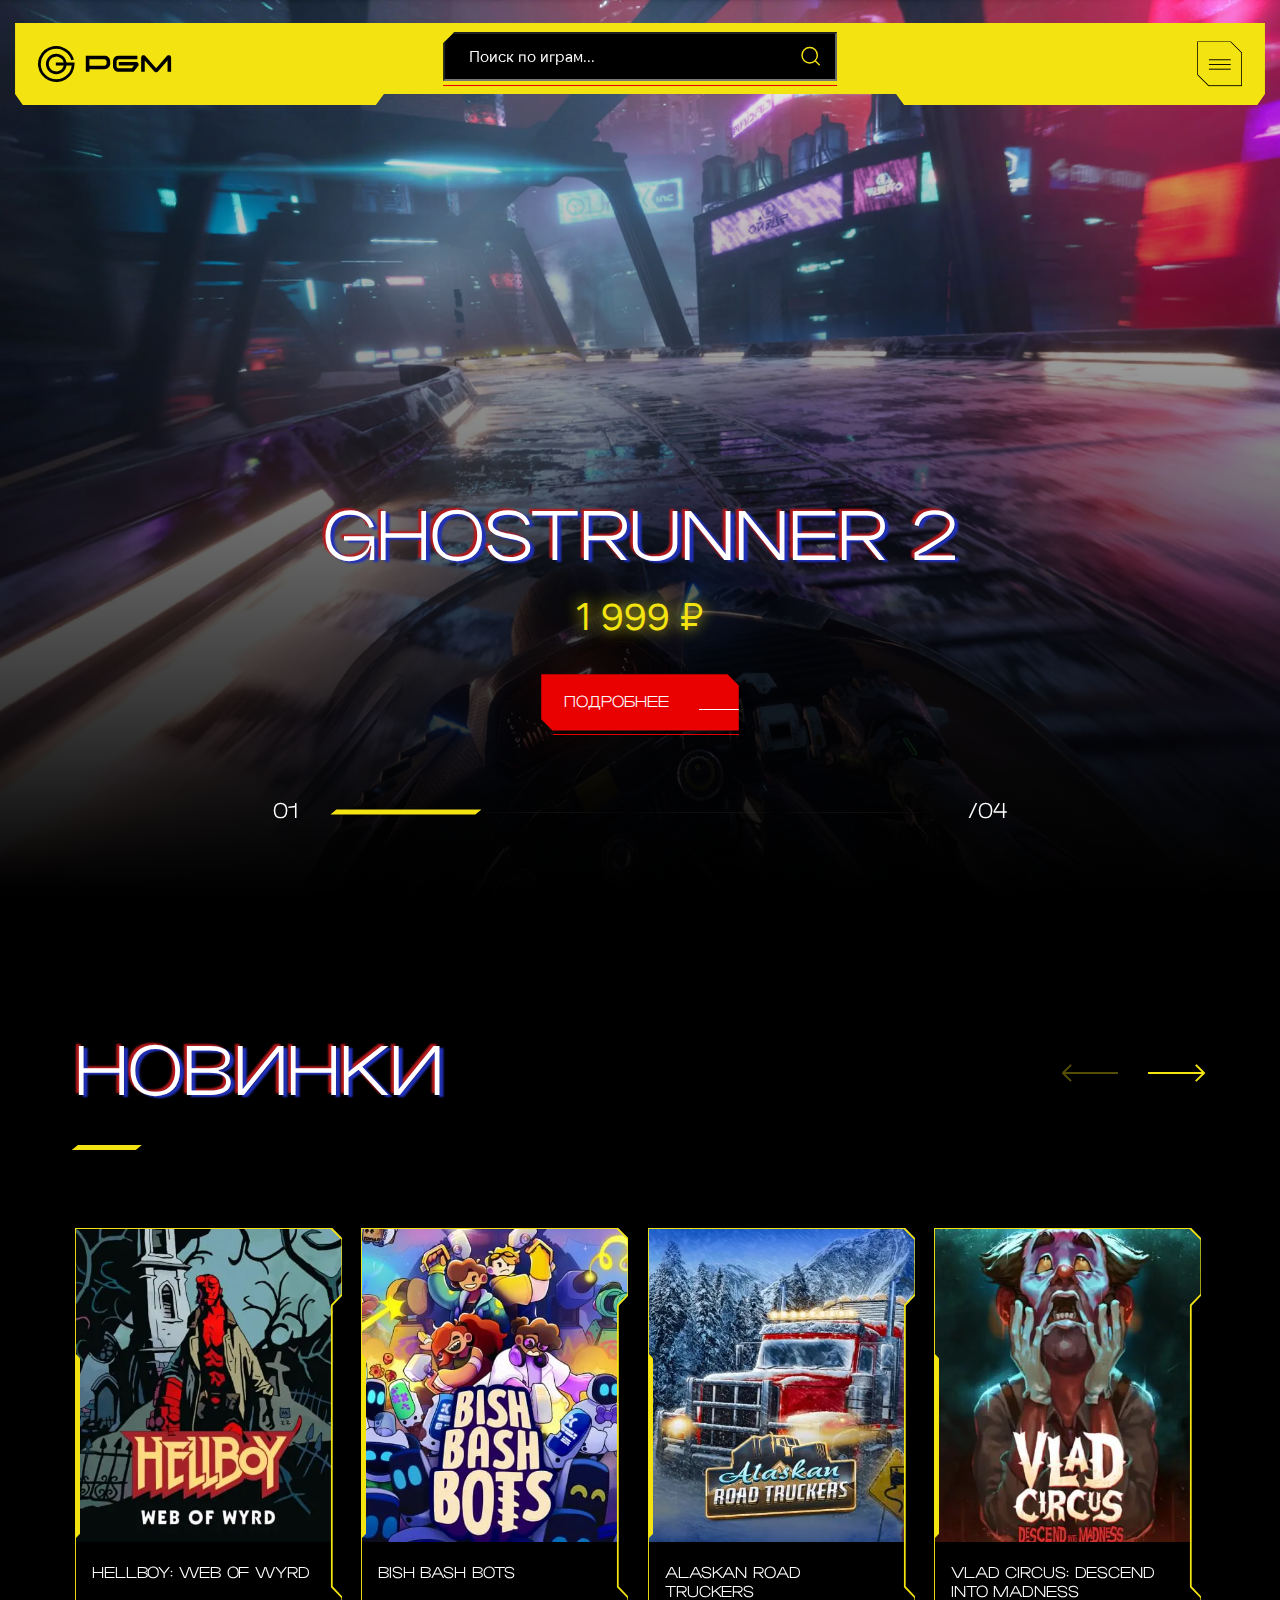
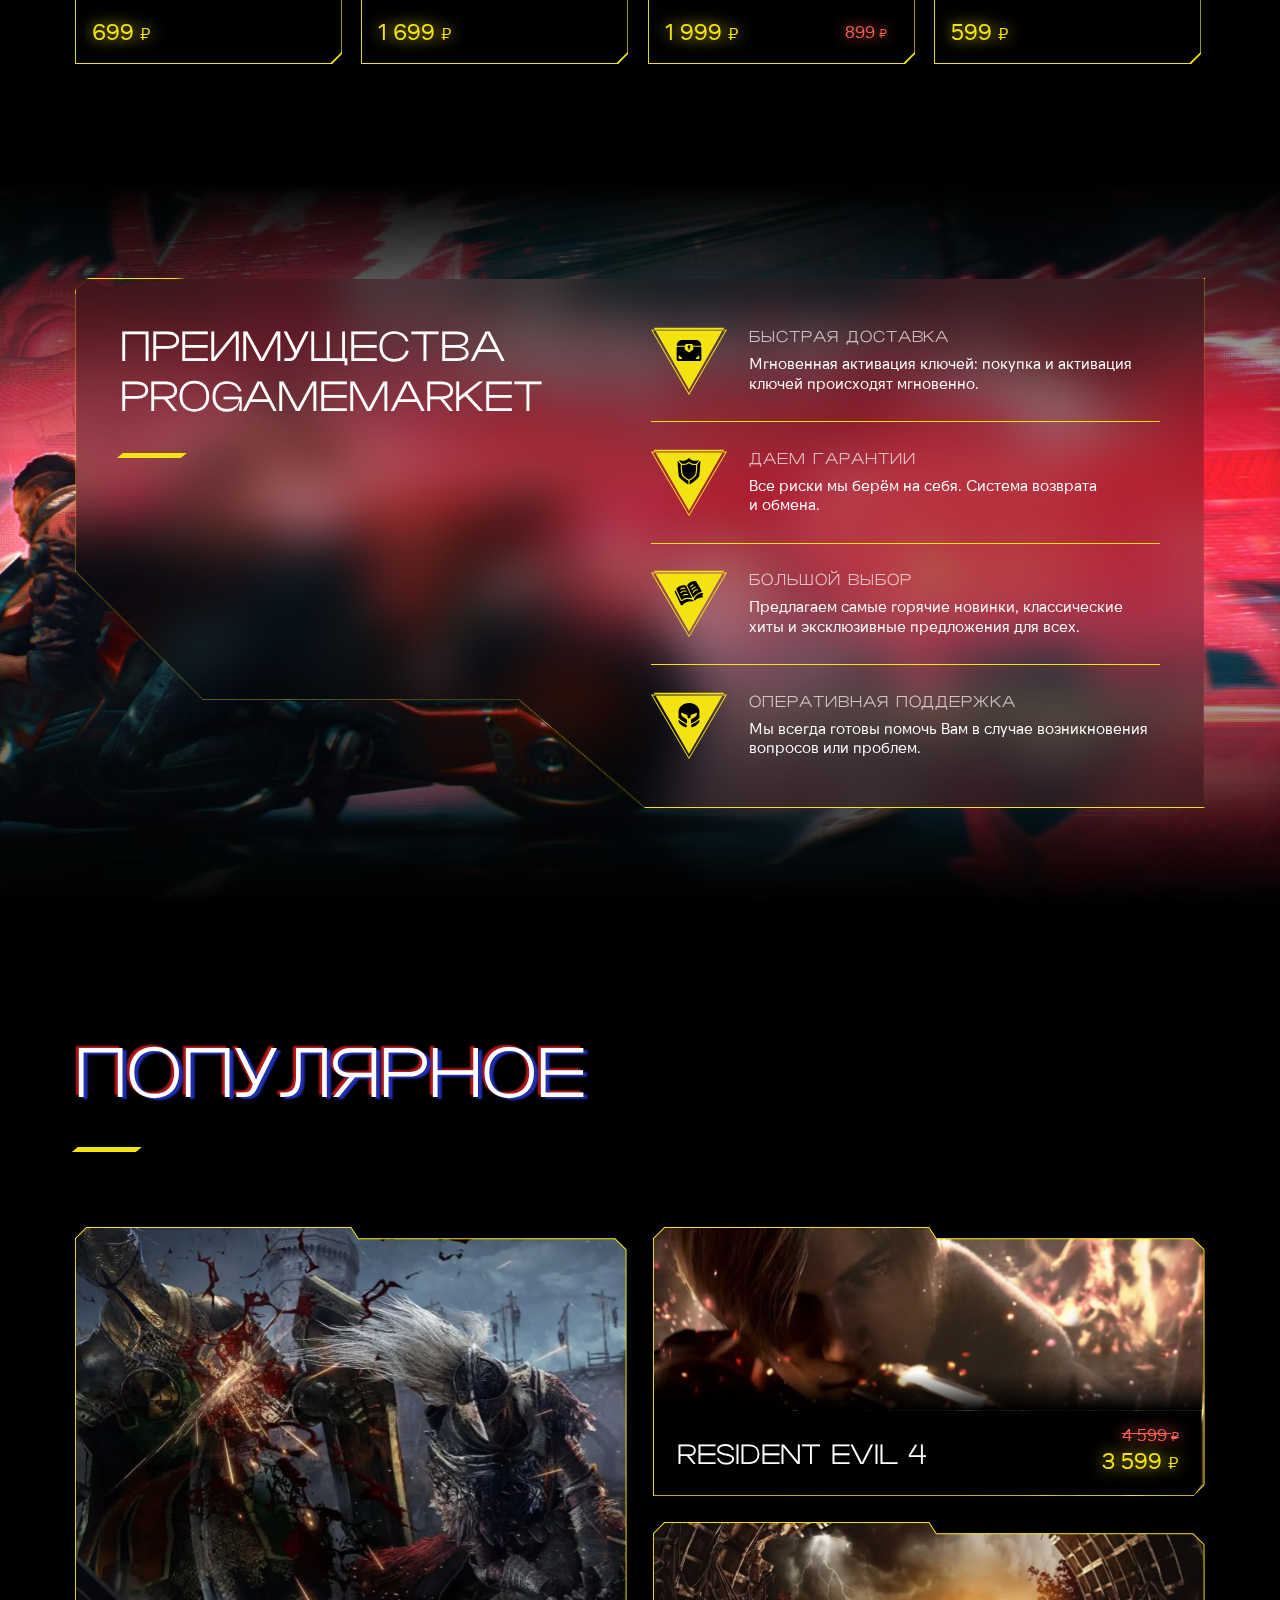
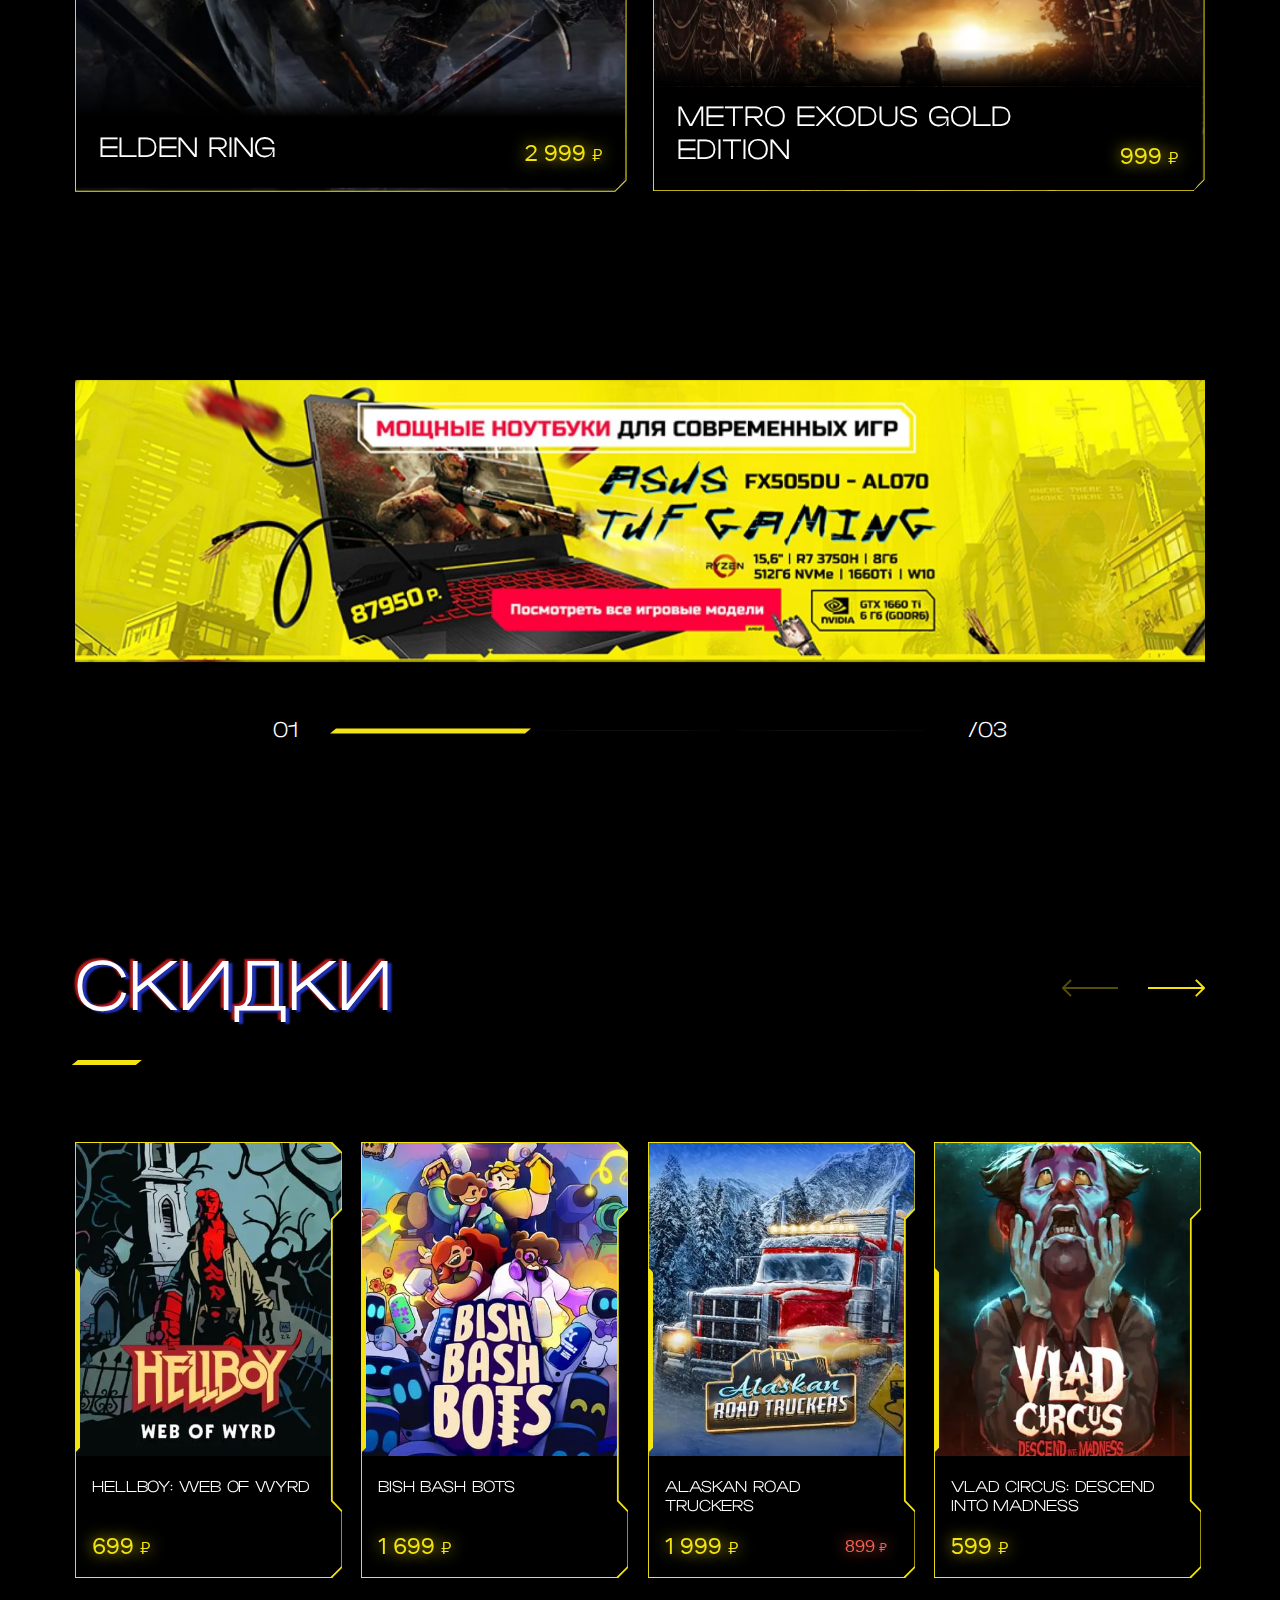
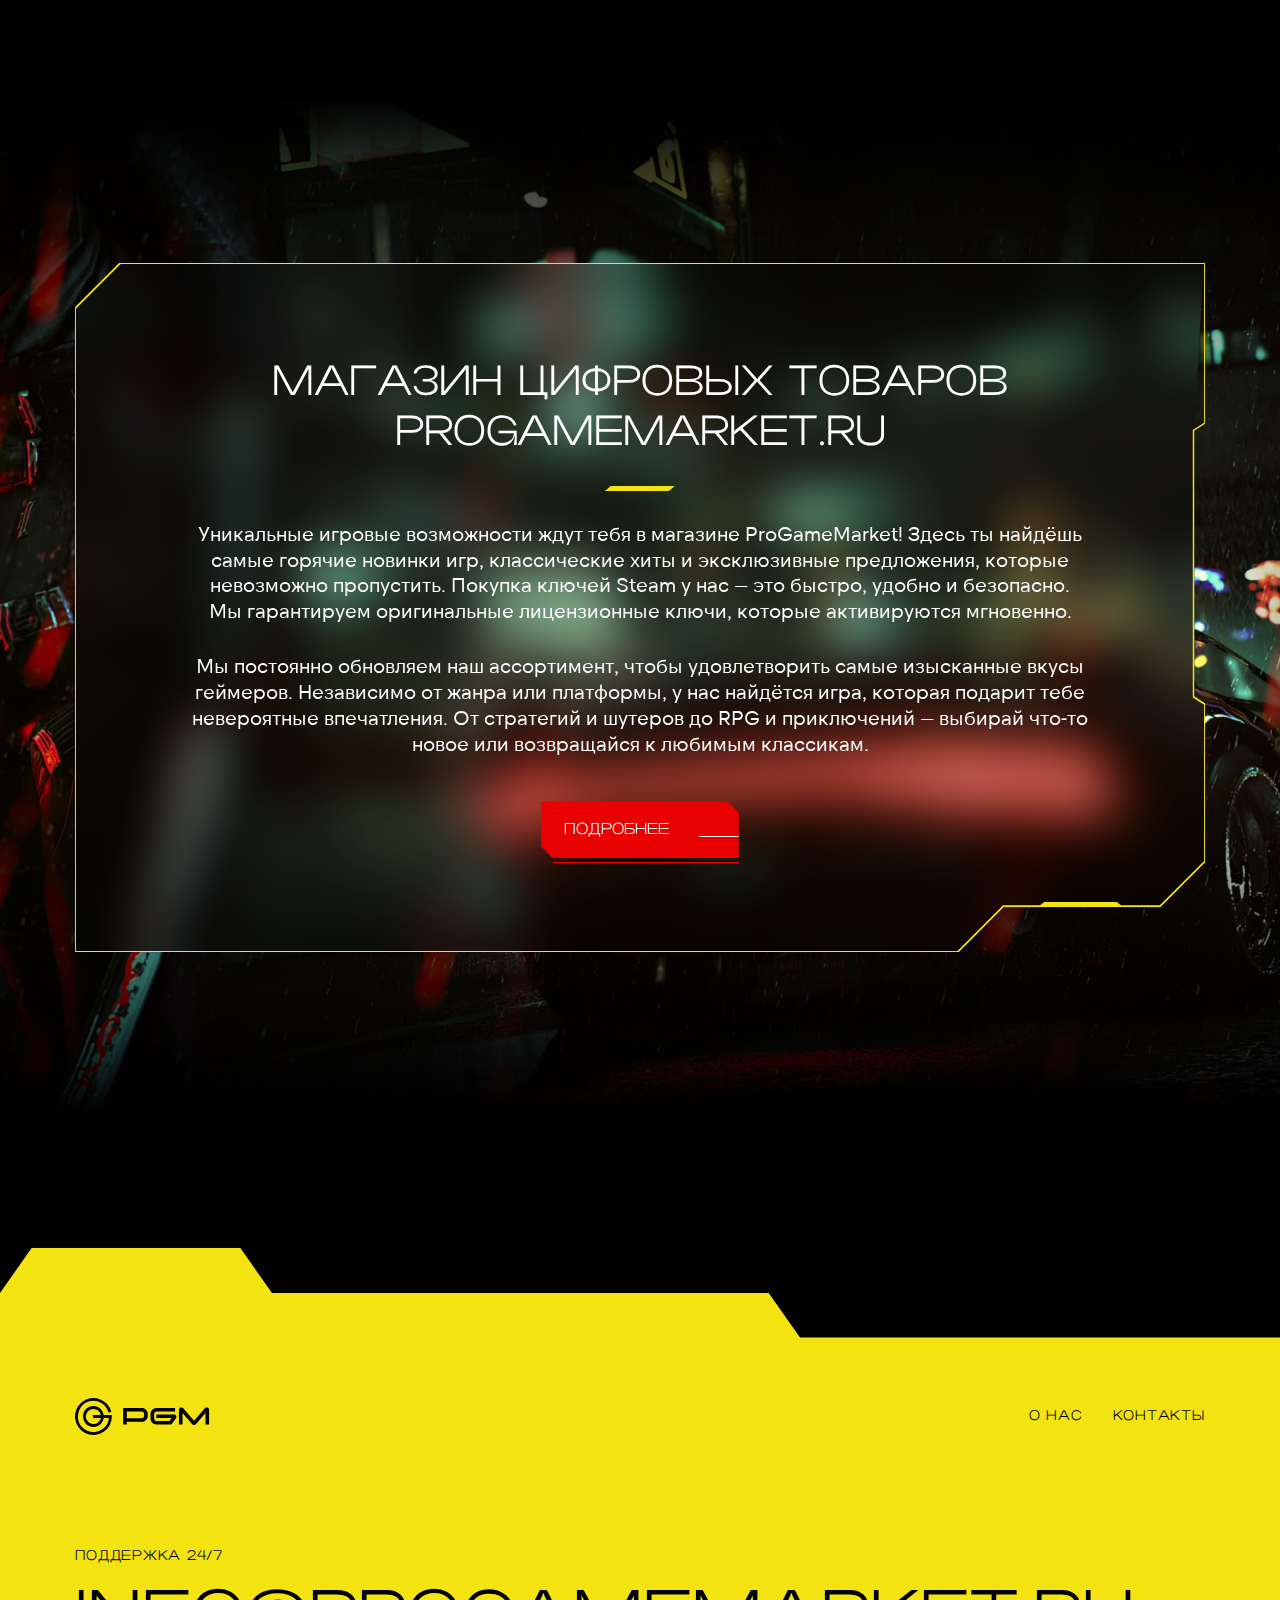
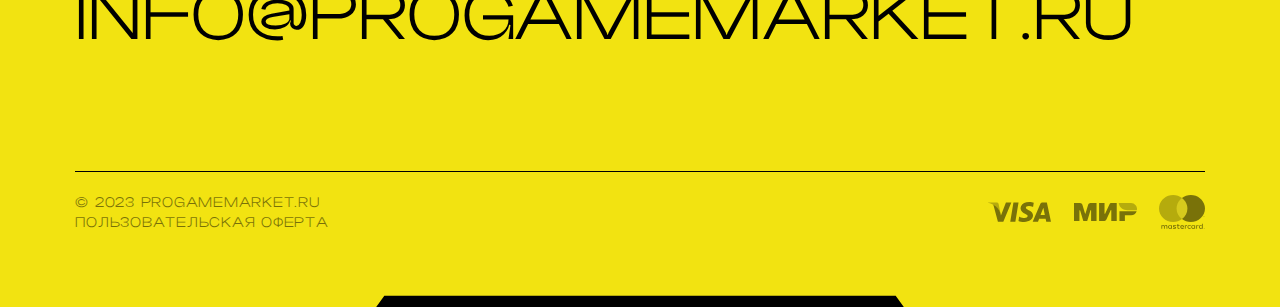
==== index.html @ 67abadfc "first commit" ====
<!DOCTYPE html>
<html lang="ru">

<head>
    <meta charset="UTF-8">
    <meta name="viewport" content="width=device-width, initial-scale=1.0">
    <meta name="description" content="">
    <meta name="keywords" content="">
    <link rel="stylesheet" href="css/libs.min.css">
    <link rel="stylesheet" href="css/style.min.css">
    <title>Главная</title>
</head>

<body class="m-page">
    <div class="wrapper">
        <header class="header">
            <div class="container">
                <div class="header__inner">
                    <a href="" class="header__logo logo">
                        <img src="img/logo.svg" alt="">
                    </a>

                    <div class="header-search">
                        <fieldset class="header-search__field">
                            <input class="_search-filed" type="text" placeholder="Поиск по играм...">
                            <button class="header-search__btn">
                                <img src="img/search-icon.svg" alt="">
                            </button>
                        </fieldset>

                        <div class="search-result">
                            <div class="_view1">
                                <div class="search-result__title text32 font2">
                                    Популярное
                                </div>
                                <div class="search-result__items">
                                    <a href="" class="search-card">
                                        <div class="search-card__img" style="background-image: url(img/search-img.webp);">
                                            <svg xmlns="http://www.w3.org/2000/svg" width="160" height="200" viewBox="0 0 160 200" fill="none">
                                                <path d="M0 0V-1H-1V0H0ZM148 0L148.707 -0.707107L148.414 -1H148V0ZM0 200H-1V201H0V200ZM148 200V201H148.414L148.707 200.707L148 200ZM160 188L160.707 188.707L161 188.414V188H160ZM160 161H161V160.598L160.721 160.307L160 161ZM148 148.5H147V148.902L147.279 149.193L148 148.5ZM148 51.5L147.279 50.8075L147 51.0977V51.5H148ZM160 39L160.721 39.6925L161 39.4023V39H160ZM160 12H161V11.5858L160.707 11.2929L160 12ZM0 1H148V-1H0V1ZM1 200V0H-1V200H1ZM148 199H0V201H148V199ZM159.293 187.293L147.293 199.293L148.707 200.707L160.707 188.707L159.293 187.293ZM159 161V188H161V161H159ZM160.721 160.307L148.721 147.807L147.279 149.193L159.279 161.693L160.721 160.307ZM149 148.5L149 51.5H147L147 148.5H149ZM148.721 52.1925L160.721 39.6925L159.279 38.3075L147.279 50.8075L148.721 52.1925ZM159 12V39H161V12H159ZM147.293 0.707107L159.293 12.7071L160.707 11.2929L148.707 -0.707107L147.293 0.707107Z" fill="#F2E311" mask="url(#path-1-inside-1_1743_1147)" />
                                            </svg>
                                        </div>
                                        <div class="search-card__title">
                                            <div class="text18 font2">GHOSTRUNNER 2</div>
                                        </div>
                                        <div class="search-card__price">
                                            <div class="text18 yellow-text yellow-shadow">
                                                1 999 ₽
                                            </div>
                                        </div>
                                    </a>

                                    <a href="" class="search-card">
                                        <div class="search-card__img" style="background-image: url(img/search-img2.webp);">
                                            <svg xmlns="http://www.w3.org/2000/svg" width="160" height="200" viewBox="0 0 160 200" fill="none">
                                                <path d="M0 0V-1H-1V0H0ZM148 0L148.707 -0.707107L148.414 -1H148V0ZM0 200H-1V201H0V200ZM148 200V201H148.414L148.707 200.707L148 200ZM160 188L160.707 188.707L161 188.414V188H160ZM160 161H161V160.598L160.721 160.307L160 161ZM148 148.5H147V148.902L147.279 149.193L148 148.5ZM148 51.5L147.279 50.8075L147 51.0977V51.5H148ZM160 39L160.721 39.6925L161 39.4023V39H160ZM160 12H161V11.5858L160.707 11.2929L160 12ZM0 1H148V-1H0V1ZM1 200V0H-1V200H1ZM148 199H0V201H148V199ZM159.293 187.293L147.293 199.293L148.707 200.707L160.707 188.707L159.293 187.293ZM159 161V188H161V161H159ZM160.721 160.307L148.721 147.807L147.279 149.193L159.279 161.693L160.721 160.307ZM149 148.5L149 51.5H147L147 148.5H149ZM148.721 52.1925L160.721 39.6925L159.279 38.3075L147.279 50.8075L148.721 52.1925ZM159 12V39H161V12H159ZM147.293 0.707107L159.293 12.7071L160.707 11.2929L148.707 -0.707107L147.293 0.707107Z" fill="#F2E311" mask="url(#path-1-inside-1_1743_1147)" />
                                            </svg>
                                        </div>
                                        <div class="search-card__title">
                                            <div class="text18 font2">Bish Bash Bots</div>
                                        </div>
                                        <div class="search-card__price">
                                            <div class="text18 yellow-text yellow-shadow">
                                                1 699 ₽
                                            </div>
                                        </div>
                                    </a>

                                    <a href="" class="search-card">
                                        <div class="search-card__img" style="background-image: url(img/search-img3.webp);">
                                            <svg xmlns="http://www.w3.org/2000/svg" width="160" height="200" viewBox="0 0 160 200" fill="none">
                                                <path d="M0 0V-1H-1V0H0ZM148 0L148.707 -0.707107L148.414 -1H148V0ZM0 200H-1V201H0V200ZM148 200V201H148.414L148.707 200.707L148 200ZM160 188L160.707 188.707L161 188.414V188H160ZM160 161H161V160.598L160.721 160.307L160 161ZM148 148.5H147V148.902L147.279 149.193L148 148.5ZM148 51.5L147.279 50.8075L147 51.0977V51.5H148ZM160 39L160.721 39.6925L161 39.4023V39H160ZM160 12H161V11.5858L160.707 11.2929L160 12ZM0 1H148V-1H0V1ZM1 200V0H-1V200H1ZM148 199H0V201H148V199ZM159.293 187.293L147.293 199.293L148.707 200.707L160.707 188.707L159.293 187.293ZM159 161V188H161V161H159ZM160.721 160.307L148.721 147.807L147.279 149.193L159.279 161.693L160.721 160.307ZM149 148.5L149 51.5H147L147 148.5H149ZM148.721 52.1925L160.721 39.6925L159.279 38.3075L147.279 50.8075L148.721 52.1925ZM159 12V39H161V12H159ZM147.293 0.707107L159.293 12.7071L160.707 11.2929L148.707 -0.707107L147.293 0.707107Z" fill="#F2E311" mask="url(#path-1-inside-1_1743_1147)" />
                                            </svg>
                                        </div>
                                        <div class="search-card__title">
                                            <div class="text18 font2">HELLBOY: WEB OF WYRD</div>
                                        </div>
                                        <div class="search-card__price">
                                            <div class="text18 yellow-text yellow-shadow">
                                                1 999 ₽
                                            </div>
                                        </div>
                                    </a>

                                    <a href="" class="search-card">
                                        <div class="search-card__img" style="background-image: url(img/search-img4.webp);">
                                            <svg xmlns="http://www.w3.org/2000/svg" width="160" height="200" viewBox="0 0 160 200" fill="none">
                                                <path d="M0 0V-1H-1V0H0ZM148 0L148.707 -0.707107L148.414 -1H148V0ZM0 200H-1V201H0V200ZM148 200V201H148.414L148.707 200.707L148 200ZM160 188L160.707 188.707L161 188.414V188H160ZM160 161H161V160.598L160.721 160.307L160 161ZM148 148.5H147V148.902L147.279 149.193L148 148.5ZM148 51.5L147.279 50.8075L147 51.0977V51.5H148ZM160 39L160.721 39.6925L161 39.4023V39H160ZM160 12H161V11.5858L160.707 11.2929L160 12ZM0 1H148V-1H0V1ZM1 200V0H-1V200H1ZM148 199H0V201H148V199ZM159.293 187.293L147.293 199.293L148.707 200.707L160.707 188.707L159.293 187.293ZM159 161V188H161V161H159ZM160.721 160.307L148.721 147.807L147.279 149.193L159.279 161.693L160.721 160.307ZM149 148.5L149 51.5H147L147 148.5H149ZM148.721 52.1925L160.721 39.6925L159.279 38.3075L147.279 50.8075L148.721 52.1925ZM159 12V39H161V12H159ZM147.293 0.707107L159.293 12.7071L160.707 11.2929L148.707 -0.707107L147.293 0.707107Z" fill="#F2E311" mask="url(#path-1-inside-1_1743_1147)" />
                                            </svg>
                                        </div>
                                        <div class="search-card__title">
                                            <div class="text18 font2">Alaskan Road Truckers</div>
                                        </div>
                                        <div class="search-card__price">
                                            <div class="text18 yellow-text yellow-shadow">
                                                999 ₽
                                            </div>
                                        </div>
                                    </a>

                                    <a href="" class="search-card">
                                        <div class="search-card__img" style="background-image: url(img/search-img.webp);">
                                            <svg xmlns="http://www.w3.org/2000/svg" width="160" height="200" viewBox="0 0 160 200" fill="none">
                                                <path d="M0 0V-1H-1V0H0ZM148 0L148.707 -0.707107L148.414 -1H148V0ZM0 200H-1V201H0V200ZM148 200V201H148.414L148.707 200.707L148 200ZM160 188L160.707 188.707L161 188.414V188H160ZM160 161H161V160.598L160.721 160.307L160 161ZM148 148.5H147V148.902L147.279 149.193L148 148.5ZM148 51.5L147.279 50.8075L147 51.0977V51.5H148ZM160 39L160.721 39.6925L161 39.4023V39H160ZM160 12H161V11.5858L160.707 11.2929L160 12ZM0 1H148V-1H0V1ZM1 200V0H-1V200H1ZM148 199H0V201H148V199ZM159.293 187.293L147.293 199.293L148.707 200.707L160.707 188.707L159.293 187.293ZM159 161V188H161V161H159ZM160.721 160.307L148.721 147.807L147.279 149.193L159.279 161.693L160.721 160.307ZM149 148.5L149 51.5H147L147 148.5H149ZM148.721 52.1925L160.721 39.6925L159.279 38.3075L147.279 50.8075L148.721 52.1925ZM159 12V39H161V12H159ZM147.293 0.707107L159.293 12.7071L160.707 11.2929L148.707 -0.707107L147.293 0.707107Z" fill="#F2E311" mask="url(#path-1-inside-1_1743_1147)" />
                                            </svg>
                                        </div>
                                        <div class="search-card__title">
                                            <div class="text18 font2">GHOSTRUNNER 2</div>
                                        </div>
                                        <div class="search-card__price">
                                            <div class="text18 yellow-text yellow-shadow">
                                                1 999 ₽
                                            </div>
                                        </div>
                                    </a>

                                    <a href="" class="search-card">
                                        <div class="search-card__img" style="background-image: url(img/search-img2.webp);">
                                            <svg xmlns="http://www.w3.org/2000/svg" width="160" height="200" viewBox="0 0 160 200" fill="none">
                                                <path d="M0 0V-1H-1V0H0ZM148 0L148.707 -0.707107L148.414 -1H148V0ZM0 200H-1V201H0V200ZM148 200V201H148.414L148.707 200.707L148 200ZM160 188L160.707 188.707L161 188.414V188H160ZM160 161H161V160.598L160.721 160.307L160 161ZM148 148.5H147V148.902L147.279 149.193L148 148.5ZM148 51.5L147.279 50.8075L147 51.0977V51.5H148ZM160 39L160.721 39.6925L161 39.4023V39H160ZM160 12H161V11.5858L160.707 11.2929L160 12ZM0 1H148V-1H0V1ZM1 200V0H-1V200H1ZM148 199H0V201H148V199ZM159.293 187.293L147.293 199.293L148.707 200.707L160.707 188.707L159.293 187.293ZM159 161V188H161V161H159ZM160.721 160.307L148.721 147.807L147.279 149.193L159.279 161.693L160.721 160.307ZM149 148.5L149 51.5H147L147 148.5H149ZM148.721 52.1925L160.721 39.6925L159.279 38.3075L147.279 50.8075L148.721 52.1925ZM159 12V39H161V12H159ZM147.293 0.707107L159.293 12.7071L160.707 11.2929L148.707 -0.707107L147.293 0.707107Z" fill="#F2E311" mask="url(#path-1-inside-1_1743_1147)" />
                                            </svg>
                                        </div>
                                        <div class="search-card__title">
                                            <div class="text18 font2">Bish Bash Bots</div>
                                        </div>
                                        <div class="search-card__price">
                                            <div class="text18 yellow-text yellow-shadow">
                                                1 699 ₽
                                            </div>
                                        </div>
                                    </a>

                                    <a href="" class="search-card">
                                        <div class="search-card__img" style="background-image: url(img/search-img3.webp);">
                                            <svg xmlns="http://www.w3.org/2000/svg" width="160" height="200" viewBox="0 0 160 200" fill="none">
                                                <path d="M0 0V-1H-1V0H0ZM148 0L148.707 -0.707107L148.414 -1H148V0ZM0 200H-1V201H0V200ZM148 200V201H148.414L148.707 200.707L148 200ZM160 188L160.707 188.707L161 188.414V188H160ZM160 161H161V160.598L160.721 160.307L160 161ZM148 148.5H147V148.902L147.279 149.193L148 148.5ZM148 51.5L147.279 50.8075L147 51.0977V51.5H148ZM160 39L160.721 39.6925L161 39.4023V39H160ZM160 12H161V11.5858L160.707 11.2929L160 12ZM0 1H148V-1H0V1ZM1 200V0H-1V200H1ZM148 199H0V201H148V199ZM159.293 187.293L147.293 199.293L148.707 200.707L160.707 188.707L159.293 187.293ZM159 161V188H161V161H159ZM160.721 160.307L148.721 147.807L147.279 149.193L159.279 161.693L160.721 160.307ZM149 148.5L149 51.5H147L147 148.5H149ZM148.721 52.1925L160.721 39.6925L159.279 38.3075L147.279 50.8075L148.721 52.1925ZM159 12V39H161V12H159ZM147.293 0.707107L159.293 12.7071L160.707 11.2929L148.707 -0.707107L147.293 0.707107Z" fill="#F2E311" mask="url(#path-1-inside-1_1743_1147)" />
                                            </svg>
                                        </div>
                                        <div class="search-card__title">
                                            <div class="text18 font2">HELLBOY: WEB OF WYRD</div>
                                        </div>
                                        <div class="search-card__price">
                                            <div class="text18 yellow-text yellow-shadow">
                                                1 999 ₽
                                            </div>
                                        </div>
                                    </a>

                                    <a href="" class="search-card">
                                        <div class="search-card__img" style="background-image: url(img/search-img4.webp);">
                                            <svg xmlns="http://www.w3.org/2000/svg" width="160" height="200" viewBox="0 0 160 200" fill="none">
                                                <path d="M0 0V-1H-1V0H0ZM148 0L148.707 -0.707107L148.414 -1H148V0ZM0 200H-1V201H0V200ZM148 200V201H148.414L148.707 200.707L148 200ZM160 188L160.707 188.707L161 188.414V188H160ZM160 161H161V160.598L160.721 160.307L160 161ZM148 148.5H147V148.902L147.279 149.193L148 148.5ZM148 51.5L147.279 50.8075L147 51.0977V51.5H148ZM160 39L160.721 39.6925L161 39.4023V39H160ZM160 12H161V11.5858L160.707 11.2929L160 12ZM0 1H148V-1H0V1ZM1 200V0H-1V200H1ZM148 199H0V201H148V199ZM159.293 187.293L147.293 199.293L148.707 200.707L160.707 188.707L159.293 187.293ZM159 161V188H161V161H159ZM160.721 160.307L148.721 147.807L147.279 149.193L159.279 161.693L160.721 160.307ZM149 148.5L149 51.5H147L147 148.5H149ZM148.721 52.1925L160.721 39.6925L159.279 38.3075L147.279 50.8075L148.721 52.1925ZM159 12V39H161V12H159ZM147.293 0.707107L159.293 12.7071L160.707 11.2929L148.707 -0.707107L147.293 0.707107Z" fill="#F2E311" mask="url(#path-1-inside-1_1743_1147)" />
                                            </svg>
                                        </div>
                                        <div class="search-card__title">
                                            <div class="text18 font2">Alaskan Road Truckers</div>
                                        </div>
                                        <div class="search-card__price">
                                            <div class="text18 yellow-text yellow-shadow">
                                                999 ₽
                                            </div>
                                        </div>
                                    </a>

                                </div>
                            </div>
                            <div class="_view2">
                                <div class="search-result__title text32 font2">
                                    Найдено: 24
                                </div>
                                <div class="search-result__items">
                                    <a href="" class="search-card">
                                        <div class="search-card__img" style="background-image: url(img/search-img.webp);">
                                            <svg xmlns="http://www.w3.org/2000/svg" width="160" height="200" viewBox="0 0 160 200" fill="none">
                                                <path d="M0 0V-1H-1V0H0ZM148 0L148.707 -0.707107L148.414 -1H148V0ZM0 200H-1V201H0V200ZM148 200V201H148.414L148.707 200.707L148 200ZM160 188L160.707 188.707L161 188.414V188H160ZM160 161H161V160.598L160.721 160.307L160 161ZM148 148.5H147V148.902L147.279 149.193L148 148.5ZM148 51.5L147.279 50.8075L147 51.0977V51.5H148ZM160 39L160.721 39.6925L161 39.4023V39H160ZM160 12H161V11.5858L160.707 11.2929L160 12ZM0 1H148V-1H0V1ZM1 200V0H-1V200H1ZM148 199H0V201H148V199ZM159.293 187.293L147.293 199.293L148.707 200.707L160.707 188.707L159.293 187.293ZM159 161V188H161V161H159ZM160.721 160.307L148.721 147.807L147.279 149.193L159.279 161.693L160.721 160.307ZM149 148.5L149 51.5H147L147 148.5H149ZM148.721 52.1925L160.721 39.6925L159.279 38.3075L147.279 50.8075L148.721 52.1925ZM159 12V39H161V12H159ZM147.293 0.707107L159.293 12.7071L160.707 11.2929L148.707 -0.707107L147.293 0.707107Z" fill="#F2E311" mask="url(#path-1-inside-1_1743_1147)" />
                                            </svg>
                                        </div>
                                        <div class="search-card__title">
                                            <div class="text18 font2">GHOSTRUNNER 2</div>
                                        </div>
                                        <div class="search-card__price">
                                            <div class="text18 yellow-text yellow-shadow">
                                                1 999 ₽
                                            </div>
                                        </div>
                                    </a>

                                    <a href="" class="search-card">
                                        <div class="search-card__img" style="background-image: url(img/search-img2.webp);">
                                            <svg xmlns="http://www.w3.org/2000/svg" width="160" height="200" viewBox="0 0 160 200" fill="none">
                                                <path d="M0 0V-1H-1V0H0ZM148 0L148.707 -0.707107L148.414 -1H148V0ZM0 200H-1V201H0V200ZM148 200V201H148.414L148.707 200.707L148 200ZM160 188L160.707 188.707L161 188.414V188H160ZM160 161H161V160.598L160.721 160.307L160 161ZM148 148.5H147V148.902L147.279 149.193L148 148.5ZM148 51.5L147.279 50.8075L147 51.0977V51.5H148ZM160 39L160.721 39.6925L161 39.4023V39H160ZM160 12H161V11.5858L160.707 11.2929L160 12ZM0 1H148V-1H0V1ZM1 200V0H-1V200H1ZM148 199H0V201H148V199ZM159.293 187.293L147.293 199.293L148.707 200.707L160.707 188.707L159.293 187.293ZM159 161V188H161V161H159ZM160.721 160.307L148.721 147.807L147.279 149.193L159.279 161.693L160.721 160.307ZM149 148.5L149 51.5H147L147 148.5H149ZM148.721 52.1925L160.721 39.6925L159.279 38.3075L147.279 50.8075L148.721 52.1925ZM159 12V39H161V12H159ZM147.293 0.707107L159.293 12.7071L160.707 11.2929L148.707 -0.707107L147.293 0.707107Z" fill="#F2E311" mask="url(#path-1-inside-1_1743_1147)" />
                                            </svg>
                                        </div>
                                        <div class="search-card__title">
                                            <div class="text18 font2">Bish Bash Bots</div>
                                        </div>
                                        <div class="search-card__price">
                                            <div class="text18 yellow-text yellow-shadow">
                                                1 699 ₽
                                            </div>
                                        </div>
                                    </a>

                                    <a href="" class="search-card">
                                        <div class="search-card__img" style="background-image: url(img/search-img3.webp);">
                                            <svg xmlns="http://www.w3.org/2000/svg" width="160" height="200" viewBox="0 0 160 200" fill="none">
                                                <path d="M0 0V-1H-1V0H0ZM148 0L148.707 -0.707107L148.414 -1H148V0ZM0 200H-1V201H0V200ZM148 200V201H148.414L148.707 200.707L148 200ZM160 188L160.707 188.707L161 188.414V188H160ZM160 161H161V160.598L160.721 160.307L160 161ZM148 148.5H147V148.902L147.279 149.193L148 148.5ZM148 51.5L147.279 50.8075L147 51.0977V51.5H148ZM160 39L160.721 39.6925L161 39.4023V39H160ZM160 12H161V11.5858L160.707 11.2929L160 12ZM0 1H148V-1H0V1ZM1 200V0H-1V200H1ZM148 199H0V201H148V199ZM159.293 187.293L147.293 199.293L148.707 200.707L160.707 188.707L159.293 187.293ZM159 161V188H161V161H159ZM160.721 160.307L148.721 147.807L147.279 149.193L159.279 161.693L160.721 160.307ZM149 148.5L149 51.5H147L147 148.5H149ZM148.721 52.1925L160.721 39.6925L159.279 38.3075L147.279 50.8075L148.721 52.1925ZM159 12V39H161V12H159ZM147.293 0.707107L159.293 12.7071L160.707 11.2929L148.707 -0.707107L147.293 0.707107Z" fill="#F2E311" mask="url(#path-1-inside-1_1743_1147)" />
                                            </svg>
                                        </div>
                                        <div class="search-card__title">
                                            <div class="text18 font2">HELLBOY: WEB OF WYRD</div>
                                        </div>
                                        <div class="search-card__price">
                                            <div class="text18 yellow-text yellow-shadow">
                                                1 999 ₽
                                            </div>
                                        </div>
                                    </a>

                                    <a href="" class="search-card">
                                        <div class="search-card__img" style="background-image: url(img/search-img4.webp);">
                                            <svg xmlns="http://www.w3.org/2000/svg" width="160" height="200" viewBox="0 0 160 200" fill="none">
                                                <path d="M0 0V-1H-1V0H0ZM148 0L148.707 -0.707107L148.414 -1H148V0ZM0 200H-1V201H0V200ZM148 200V201H148.414L148.707 200.707L148 200ZM160 188L160.707 188.707L161 188.414V188H160ZM160 161H161V160.598L160.721 160.307L160 161ZM148 148.5H147V148.902L147.279 149.193L148 148.5ZM148 51.5L147.279 50.8075L147 51.0977V51.5H148ZM160 39L160.721 39.6925L161 39.4023V39H160ZM160 12H161V11.5858L160.707 11.2929L160 12ZM0 1H148V-1H0V1ZM1 200V0H-1V200H1ZM148 199H0V201H148V199ZM159.293 187.293L147.293 199.293L148.707 200.707L160.707 188.707L159.293 187.293ZM159 161V188H161V161H159ZM160.721 160.307L148.721 147.807L147.279 149.193L159.279 161.693L160.721 160.307ZM149 148.5L149 51.5H147L147 148.5H149ZM148.721 52.1925L160.721 39.6925L159.279 38.3075L147.279 50.8075L148.721 52.1925ZM159 12V39H161V12H159ZM147.293 0.707107L159.293 12.7071L160.707 11.2929L148.707 -0.707107L147.293 0.707107Z" fill="#F2E311" mask="url(#path-1-inside-1_1743_1147)" />
                                            </svg>
                                        </div>
                                        <div class="search-card__title">
                                            <div class="text18 font2">Alaskan Road Truckers</div>
                                        </div>
                                        <div class="search-card__price">
                                            <div class="text18 yellow-text yellow-shadow">
                                                999 ₽
                                            </div>
                                        </div>
                                    </a>

                                    <a href="" class="search-card">
                                        <div class="search-card__img" style="background-image: url(img/search-img.webp);">
                                            <svg xmlns="http://www.w3.org/2000/svg" width="160" height="200" viewBox="0 0 160 200" fill="none">
                                                <path d="M0 0V-1H-1V0H0ZM148 0L148.707 -0.707107L148.414 -1H148V0ZM0 200H-1V201H0V200ZM148 200V201H148.414L148.707 200.707L148 200ZM160 188L160.707 188.707L161 188.414V188H160ZM160 161H161V160.598L160.721 160.307L160 161ZM148 148.5H147V148.902L147.279 149.193L148 148.5ZM148 51.5L147.279 50.8075L147 51.0977V51.5H148ZM160 39L160.721 39.6925L161 39.4023V39H160ZM160 12H161V11.5858L160.707 11.2929L160 12ZM0 1H148V-1H0V1ZM1 200V0H-1V200H1ZM148 199H0V201H148V199ZM159.293 187.293L147.293 199.293L148.707 200.707L160.707 188.707L159.293 187.293ZM159 161V188H161V161H159ZM160.721 160.307L148.721 147.807L147.279 149.193L159.279 161.693L160.721 160.307ZM149 148.5L149 51.5H147L147 148.5H149ZM148.721 52.1925L160.721 39.6925L159.279 38.3075L147.279 50.8075L148.721 52.1925ZM159 12V39H161V12H159ZM147.293 0.707107L159.293 12.7071L160.707 11.2929L148.707 -0.707107L147.293 0.707107Z" fill="#F2E311" mask="url(#path-1-inside-1_1743_1147)" />
                                            </svg>
                                        </div>
                                        <div class="search-card__title">
                                            <div class="text18 font2">GHOSTRUNNER 2</div>
                                        </div>
                                        <div class="search-card__price">
                                            <div class="text18 yellow-text yellow-shadow">
                                                1 999 ₽
                                            </div>
                                        </div>
                                    </a>

                                    <a href="" class="search-card">
                                        <div class="search-card__img" style="background-image: url(img/search-img2.webp);">
                                            <svg xmlns="http://www.w3.org/2000/svg" width="160" height="200" viewBox="0 0 160 200" fill="none">
                                                <path d="M0 0V-1H-1V0H0ZM148 0L148.707 -0.707107L148.414 -1H148V0ZM0 200H-1V201H0V200ZM148 200V201H148.414L148.707 200.707L148 200ZM160 188L160.707 188.707L161 188.414V188H160ZM160 161H161V160.598L160.721 160.307L160 161ZM148 148.5H147V148.902L147.279 149.193L148 148.5ZM148 51.5L147.279 50.8075L147 51.0977V51.5H148ZM160 39L160.721 39.6925L161 39.4023V39H160ZM160 12H161V11.5858L160.707 11.2929L160 12ZM0 1H148V-1H0V1ZM1 200V0H-1V200H1ZM148 199H0V201H148V199ZM159.293 187.293L147.293 199.293L148.707 200.707L160.707 188.707L159.293 187.293ZM159 161V188H161V161H159ZM160.721 160.307L148.721 147.807L147.279 149.193L159.279 161.693L160.721 160.307ZM149 148.5L149 51.5H147L147 148.5H149ZM148.721 52.1925L160.721 39.6925L159.279 38.3075L147.279 50.8075L148.721 52.1925ZM159 12V39H161V12H159ZM147.293 0.707107L159.293 12.7071L160.707 11.2929L148.707 -0.707107L147.293 0.707107Z" fill="#F2E311" mask="url(#path-1-inside-1_1743_1147)" />
                                            </svg>
                                        </div>
                                        <div class="search-card__title">
                                            <div class="text18 font2">Bish Bash Bots</div>
                                        </div>
                                        <div class="search-card__price">
                                            <div class="text18 yellow-text yellow-shadow">
                                                1 699 ₽
                                            </div>
                                        </div>
                                    </a>

                                    <a href="" class="search-card">
                                        <div class="search-card__img" style="background-image: url(img/search-img3.webp);">
                                            <svg xmlns="http://www.w3.org/2000/svg" width="160" height="200" viewBox="0 0 160 200" fill="none">
                                                <path d="M0 0V-1H-1V0H0ZM148 0L148.707 -0.707107L148.414 -1H148V0ZM0 200H-1V201H0V200ZM148 200V201H148.414L148.707 200.707L148 200ZM160 188L160.707 188.707L161 188.414V188H160ZM160 161H161V160.598L160.721 160.307L160 161ZM148 148.5H147V148.902L147.279 149.193L148 148.5ZM148 51.5L147.279 50.8075L147 51.0977V51.5H148ZM160 39L160.721 39.6925L161 39.4023V39H160ZM160 12H161V11.5858L160.707 11.2929L160 12ZM0 1H148V-1H0V1ZM1 200V0H-1V200H1ZM148 199H0V201H148V199ZM159.293 187.293L147.293 199.293L148.707 200.707L160.707 188.707L159.293 187.293ZM159 161V188H161V161H159ZM160.721 160.307L148.721 147.807L147.279 149.193L159.279 161.693L160.721 160.307ZM149 148.5L149 51.5H147L147 148.5H149ZM148.721 52.1925L160.721 39.6925L159.279 38.3075L147.279 50.8075L148.721 52.1925ZM159 12V39H161V12H159ZM147.293 0.707107L159.293 12.7071L160.707 11.2929L148.707 -0.707107L147.293 0.707107Z" fill="#F2E311" mask="url(#path-1-inside-1_1743_1147)" />
                                            </svg>
                                        </div>
                                        <div class="search-card__title">
                                            <div class="text18 font2">HELLBOY: WEB OF WYRD</div>
                                        </div>
                                        <div class="search-card__price">
                                            <div class="text18 yellow-text yellow-shadow">
                                                1 999 ₽
                                            </div>
                                        </div>
                                    </a>

                                    <a href="" class="search-card">
                                        <div class="search-card__img" style="background-image: url(img/search-img4.webp);">
                                            <svg xmlns="http://www.w3.org/2000/svg" width="160" height="200" viewBox="0 0 160 200" fill="none">
                                                <path d="M0 0V-1H-1V0H0ZM148 0L148.707 -0.707107L148.414 -1H148V0ZM0 200H-1V201H0V200ZM148 200V201H148.414L148.707 200.707L148 200ZM160 188L160.707 188.707L161 188.414V188H160ZM160 161H161V160.598L160.721 160.307L160 161ZM148 148.5H147V148.902L147.279 149.193L148 148.5ZM148 51.5L147.279 50.8075L147 51.0977V51.5H148ZM160 39L160.721 39.6925L161 39.4023V39H160ZM160 12H161V11.5858L160.707 11.2929L160 12ZM0 1H148V-1H0V1ZM1 200V0H-1V200H1ZM148 199H0V201H148V199ZM159.293 187.293L147.293 199.293L148.707 200.707L160.707 188.707L159.293 187.293ZM159 161V188H161V161H159ZM160.721 160.307L148.721 147.807L147.279 149.193L159.279 161.693L160.721 160.307ZM149 148.5L149 51.5H147L147 148.5H149ZM148.721 52.1925L160.721 39.6925L159.279 38.3075L147.279 50.8075L148.721 52.1925ZM159 12V39H161V12H159ZM147.293 0.707107L159.293 12.7071L160.707 11.2929L148.707 -0.707107L147.293 0.707107Z" fill="#F2E311" mask="url(#path-1-inside-1_1743_1147)" />
                                            </svg>
                                        </div>
                                        <div class="search-card__title">
                                            <div class="text18 font2">Alaskan Road Truckers</div>
                                        </div>
                                        <div class="search-card__price">
                                            <div class="text18 yellow-text yellow-shadow">
                                                999 ₽
                                            </div>
                                        </div>
                                    </a>

                                    <a href="" class="search-card">
                                        <div class="search-card__img" style="background-image: url(img/search-img.webp);">
                                            <svg xmlns="http://www.w3.org/2000/svg" width="160" height="200" viewBox="0 0 160 200" fill="none">
                                                <path d="M0 0V-1H-1V0H0ZM148 0L148.707 -0.707107L148.414 -1H148V0ZM0 200H-1V201H0V200ZM148 200V201H148.414L148.707 200.707L148 200ZM160 188L160.707 188.707L161 188.414V188H160ZM160 161H161V160.598L160.721 160.307L160 161ZM148 148.5H147V148.902L147.279 149.193L148 148.5ZM148 51.5L147.279 50.8075L147 51.0977V51.5H148ZM160 39L160.721 39.6925L161 39.4023V39H160ZM160 12H161V11.5858L160.707 11.2929L160 12ZM0 1H148V-1H0V1ZM1 200V0H-1V200H1ZM148 199H0V201H148V199ZM159.293 187.293L147.293 199.293L148.707 200.707L160.707 188.707L159.293 187.293ZM159 161V188H161V161H159ZM160.721 160.307L148.721 147.807L147.279 149.193L159.279 161.693L160.721 160.307ZM149 148.5L149 51.5H147L147 148.5H149ZM148.721 52.1925L160.721 39.6925L159.279 38.3075L147.279 50.8075L148.721 52.1925ZM159 12V39H161V12H159ZM147.293 0.707107L159.293 12.7071L160.707 11.2929L148.707 -0.707107L147.293 0.707107Z" fill="#F2E311" mask="url(#path-1-inside-1_1743_1147)" />
                                            </svg>
                                        </div>
                                        <div class="search-card__title">
                                            <div class="text18 font2">GHOSTRUNNER 2</div>
                                        </div>
                                        <div class="search-card__price">
                                            <div class="text18 yellow-text yellow-shadow">
                                                1 999 ₽
                                            </div>
                                        </div>
                                    </a>

                                    <a href="" class="search-card">
                                        <div class="search-card__img" style="background-image: url(img/search-img2.webp);">
                                            <svg xmlns="http://www.w3.org/2000/svg" width="160" height="200" viewBox="0 0 160 200" fill="none">
                                                <path d="M0 0V-1H-1V0H0ZM148 0L148.707 -0.707107L148.414 -1H148V0ZM0 200H-1V201H0V200ZM148 200V201H148.414L148.707 200.707L148 200ZM160 188L160.707 188.707L161 188.414V188H160ZM160 161H161V160.598L160.721 160.307L160 161ZM148 148.5H147V148.902L147.279 149.193L148 148.5ZM148 51.5L147.279 50.8075L147 51.0977V51.5H148ZM160 39L160.721 39.6925L161 39.4023V39H160ZM160 12H161V11.5858L160.707 11.2929L160 12ZM0 1H148V-1H0V1ZM1 200V0H-1V200H1ZM148 199H0V201H148V199ZM159.293 187.293L147.293 199.293L148.707 200.707L160.707 188.707L159.293 187.293ZM159 161V188H161V161H159ZM160.721 160.307L148.721 147.807L147.279 149.193L159.279 161.693L160.721 160.307ZM149 148.5L149 51.5H147L147 148.5H149ZM148.721 52.1925L160.721 39.6925L159.279 38.3075L147.279 50.8075L148.721 52.1925ZM159 12V39H161V12H159ZM147.293 0.707107L159.293 12.7071L160.707 11.2929L148.707 -0.707107L147.293 0.707107Z" fill="#F2E311" mask="url(#path-1-inside-1_1743_1147)" />
                                            </svg>
                                        </div>
                                        <div class="search-card__title">
                                            <div class="text18 font2">Bish Bash Bots</div>
                                        </div>
                                        <div class="search-card__price">
                                            <div class="text18 yellow-text yellow-shadow">
                                                1 699 ₽
                                            </div>
                                        </div>
                                    </a>

                                    <a href="" class="search-card">
                                        <div class="search-card__img" style="background-image: url(img/search-img3.webp);">
                                            <svg xmlns="http://www.w3.org/2000/svg" width="160" height="200" viewBox="0 0 160 200" fill="none">
                                                <path d="M0 0V-1H-1V0H0ZM148 0L148.707 -0.707107L148.414 -1H148V0ZM0 200H-1V201H0V200ZM148 200V201H148.414L148.707 200.707L148 200ZM160 188L160.707 188.707L161 188.414V188H160ZM160 161H161V160.598L160.721 160.307L160 161ZM148 148.5H147V148.902L147.279 149.193L148 148.5ZM148 51.5L147.279 50.8075L147 51.0977V51.5H148ZM160 39L160.721 39.6925L161 39.4023V39H160ZM160 12H161V11.5858L160.707 11.2929L160 12ZM0 1H148V-1H0V1ZM1 200V0H-1V200H1ZM148 199H0V201H148V199ZM159.293 187.293L147.293 199.293L148.707 200.707L160.707 188.707L159.293 187.293ZM159 161V188H161V161H159ZM160.721 160.307L148.721 147.807L147.279 149.193L159.279 161.693L160.721 160.307ZM149 148.5L149 51.5H147L147 148.5H149ZM148.721 52.1925L160.721 39.6925L159.279 38.3075L147.279 50.8075L148.721 52.1925ZM159 12V39H161V12H159ZM147.293 0.707107L159.293 12.7071L160.707 11.2929L148.707 -0.707107L147.293 0.707107Z" fill="#F2E311" mask="url(#path-1-inside-1_1743_1147)" />
                                            </svg>
                                        </div>
                                        <div class="search-card__title">
                                            <div class="text18 font2">HELLBOY: WEB OF WYRD</div>
                                        </div>
                                        <div class="search-card__price">
                                            <div class="text18 yellow-text yellow-shadow">
                                                1 999 ₽
                                            </div>
                                        </div>
                                    </a>

                                    <a href="" class="search-card">
                                        <div class="search-card__img" style="background-image: url(img/search-img4.webp);">
                                            <svg xmlns="http://www.w3.org/2000/svg" width="160" height="200" viewBox="0 0 160 200" fill="none">
                                                <path d="M0 0V-1H-1V0H0ZM148 0L148.707 -0.707107L148.414 -1H148V0ZM0 200H-1V201H0V200ZM148 200V201H148.414L148.707 200.707L148 200ZM160 188L160.707 188.707L161 188.414V188H160ZM160 161H161V160.598L160.721 160.307L160 161ZM148 148.5H147V148.902L147.279 149.193L148 148.5ZM148 51.5L147.279 50.8075L147 51.0977V51.5H148ZM160 39L160.721 39.6925L161 39.4023V39H160ZM160 12H161V11.5858L160.707 11.2929L160 12ZM0 1H148V-1H0V1ZM1 200V0H-1V200H1ZM148 199H0V201H148V199ZM159.293 187.293L147.293 199.293L148.707 200.707L160.707 188.707L159.293 187.293ZM159 161V188H161V161H159ZM160.721 160.307L148.721 147.807L147.279 149.193L159.279 161.693L160.721 160.307ZM149 148.5L149 51.5H147L147 148.5H149ZM148.721 52.1925L160.721 39.6925L159.279 38.3075L147.279 50.8075L148.721 52.1925ZM159 12V39H161V12H159ZM147.293 0.707107L159.293 12.7071L160.707 11.2929L148.707 -0.707107L147.293 0.707107Z" fill="#F2E311" mask="url(#path-1-inside-1_1743_1147)" />
                                            </svg>
                                        </div>
                                        <div class="search-card__title">
                                            <div class="text18 font2">Alaskan Road Truckers</div>
                                        </div>
                                        <div class="search-card__price">
                                            <div class="text18 yellow-text yellow-shadow">
                                                999 ₽
                                            </div>
                                        </div>
                                    </a>

                                </div>
                            </div>
                        </div>
                    </div>


                    <button class="burger">
                        <svg class="burger__border" xmlns="http://www.w3.org/2000/svg" width="48" height="48" viewBox="0 0 48 48" fill="none">
                            <mask id="path-1-inside-1_1619_130" fill="white">
                                <path fill-rule="evenodd" clip-rule="evenodd" d="M0 0H36L48 12V48H12L0 36V0Z" />
                            </mask>
                            <path d="M36 0L36.7071 -0.707107L36.4142 -1H36V0ZM0 0V-1H-1V0H0ZM48 12H49V11.5858L48.7071 11.2929L48 12ZM48 48V49H49V48H48ZM12 48L11.2929 48.7071L11.5858 49H12V48ZM0 36H-1V36.4142L-0.707107 36.7071L0 36ZM36 -1H0V1H36V-1ZM48.7071 11.2929L36.7071 -0.707107L35.2929 0.707107L47.2929 12.7071L48.7071 11.2929ZM49 48V12H47V48H49ZM12 49H48V47H12V49ZM12.7071 47.2929L0.707107 35.2929L-0.707107 36.7071L11.2929 48.7071L12.7071 47.2929ZM-1 0V36H1V0H-1Z" fill="black" mask="url(#path-1-inside-1_1619_130)" />
                        </svg>
                        <svg class="burger__icon _view1" width="24" height="24" viewBox="0 0 24 24" fill="none" xmlns="http://www.w3.org/2000/svg">
                            <rect y="7" width="24" height="1" fill="black" />
                            <rect y="12" width="24" height="1" fill="black" />
                            <rect y="17" width="24" height="1" fill="black" />
                        </svg>
                        <svg class="burger__icon _view2" width="24" height="24" viewBox="0 0 24 24" fill="none" xmlns="http://www.w3.org/2000/svg">
                            <path d="M4.89035 4L20 19.3345L19.3704 19.9734L4.26078 4.63894L4.89035 4Z" fill="white" />
                            <path d="M4 19.3611L19.1097 4.0266L19.7392 4.66554L4.62957 20L4 19.3611Z" fill="white" />
                        </svg>
                    </button>

                    <div class="menu">
                        <div class="menu__links">
                            <a href="" class="menu__link"><span class="text24">О нас</span></a>
                            <a href="" class="menu__link"><span class="text24">Контакты</span></a>
                        </div>
                        <div class="menu__support">
                            <div class="text14">Поддержка 24/7</div>
                            <a href="mailto:info@progamemarket.ru" class="menu__support-link"><span class="text24">info@progamemarket.ru</span></a>
                        </div>
                    </div>
                </div>
            </div>

        </header>
        <main class="content">

            <section class="main-slider _slider">
                <div class="swiper-container">
                    <div class="swiper-wrapper">
                        <div class="main-slide swiper-slide m-backdrop" style="background-image: url(img/main-img.webp);">
                            <div class="container">
                                <div class="main-slide__inner">
                                    <div class="main-slide__info">
                                        <h1 class="text80 m-title font2">
                                            GHOSTRUNNER 2
                                        </h1>
                                        <div class="text40 yellow-text yellow-shadow">
                                            1 999 ₽
                                        </div>
                                    </div>
                                    <div class="main-slide__nav">
                                        <div class="m-btn-hexagon__wrap">
                                            <a href="" class="m-btn m-btn-red m-btn-hexagon">
                                                <span>Подробнее</span>
                                            </a>
                                        </div>
                                    </div>
                                </div>
                            </div>
                        </div>

                        <div class="main-slide swiper-slide m-backdrop" style="background-image: url(img/main-img2.webp);">
                            <div class="container">
                                <div class="main-slide__inner">
                                    <div class="main-slide__info">
                                        <h1 class="text80 m-title font2">
                                            GHOSTRUNNER 2
                                        </h1>
                                        <div class="text40 yellow-text yellow-shadow">
                                            1 999 ₽
                                        </div>
                                    </div>
                                    <div class="main-slide__nav">
                                        <div class="m-btn-hexagon__wrap">
                                            <a href="" class="m-btn m-btn-red m-btn-hexagon">
                                                <span>Подробнее</span>
                                            </a>
                                        </div>
                                    </div>
                                </div>
                            </div>
                        </div>

                        <div class="main-slide swiper-slide m-backdrop" style="background-image: url(img/main-img2.webp);">
                            <div class="container">
                                <div class="main-slide__inner">
                                    <div class="main-slide__info">
                                        <h1 class="text80 m-title font2">
                                            GHOSTRUNNER 2
                                        </h1>
                                        <div class="text40 yellow-text yellow-shadow">
                                            1 999 ₽
                                        </div>
                                    </div>
                                    <div class="main-slide__nav">
                                        <div class="m-btn-hexagon__wrap">
                                            <a href="" class="m-btn m-btn-red m-btn-hexagon">
                                                <span>Подробнее</span>
                                            </a>
                                        </div>
                                    </div>
                                </div>
                            </div>
                        </div>

                        <div class="main-slide swiper-slide m-backdrop" style="background-image: url(img/main-img2.webp);">
                            <div class="container">
                                <div class="main-slide__inner">
                                    <div class="main-slide__info">
                                        <h1 class="text80 m-title font2">
                                            GHOSTRUNNER 2
                                        </h1>
                                        <div class="text40 yellow-text yellow-shadow">
                                            1 999 ₽
                                        </div>
                                    </div>
                                    <div class="main-slide__nav">
                                        <div class="m-btn-hexagon__wrap">
                                            <a href="" class="m-btn m-btn-red m-btn-hexagon">
                                                <span>Подробнее</span>
                                            </a>
                                        </div>
                                    </div>
                                </div>
                            </div>
                        </div>

                    </div>
                </div>
                <div class="custom-pagination font2">
                    <div class="custom-pagination__from text24">
                        <span class="_current"></span>
                    </div>
                    <div class="swiper-pagination"></div>
                    <div class="custom-pagination__to text24">
                        /<span class="_total"></span>
                    </div>
                </div>
            </section>

            <section class="collection _slider">
                <div class="container">
                    <div class="collection__top">
                        <div class="line-title">
                            <h2 class="text80 m-title">
                                Новинки
                            </h2>
                        </div>
                        <div class="swiper-nav">
                            <div class="swiper-button swiper-button-prev">
                                <img src="img/prev.svg" alt="">
                            </div>
                            <div class="swiper-button swiper-button-next">
                                <img src="img/next.svg" alt="">
                            </div>
                        </div>
                    </div>
                    <div class="collection-slider">
                        <div class="swiper-container">
                            <div class="swiper-wrapper">
                                <div class="swiper-slide">
                                    <a href="" class="product-card" data-tilt>
                                        <svg class="product-card__mask" width="282" height="460" viewBox="0 0 282 460" fill="none" xmlns="http://www.w3.org/2000/svg">
                                            <path d="M0 0V-1H-1V0H0ZM270 0L270.707 -0.707107L270.414 -1H270V0ZM0 460H-1V461H0V460ZM270 460V461H270.414L270.707 460.707L270 460ZM282 448L282.707 448.707L283 448.414V448H282ZM282 389.958H283V389.556L282.721 389.266L282 389.958ZM271 378.5L270 378.5L270 378.902L270.279 379.193L271 378.5ZM271 81.5L270.279 80.8075L270 81.0977L270 81.5L271 81.5ZM282 70.0417L282.721 70.7342L283 70.444V70.0417H282ZM282 12H283V11.5858L282.707 11.2929L282 12ZM0 1H270V-1H0V1ZM1 460V0H-1V460H1ZM270 459H0V461H270V459ZM281.293 447.293L269.293 459.293L270.707 460.707L282.707 448.707L281.293 447.293ZM281 389.958V448H283V389.958H281ZM282.721 389.266L271.721 377.807L270.279 379.193L281.279 390.651L282.721 389.266ZM272 378.5L272 81.5L270 81.5L270 378.5L272 378.5ZM271.721 82.1925L282.721 70.7342L281.279 69.3491L270.279 80.8075L271.721 82.1925ZM281 12V70.0417H283V12H281ZM269.293 0.707107L281.293 12.7071L282.707 11.2929L270.707 -0.707107L269.293 0.707107Z" fill="#F2E311" mask="url(#path-1-inside-1_1620_47)" />
                                        </svg>
                                        <div class="product-card__inner">
                                            <div class="product-card__img">
                                                <img src="img/product.webp" alt="">
                                            </div>
                                            <div class="product-card__bottom">
                                                <div class="product-card__title">
                                                    <div class="text18 font2">HELLBOY: WEB OF WYRD</div>
                                                </div>
                                                <div class="product-card__price">
                                                    <div class="_price yellow-text yellow-shadow">
                                                        <span class="text24">
                        699
                    </span>
                                                        <span class="text18">
                         ₽
                    </span>
                                                    </div>

                                                </div>
                                            </div>
                                        </div>
                                    </a>

                                </div>
                                <div class="swiper-slide">
                                    <a href="" class="product-card" data-tilt>
                                        <svg class="product-card__mask" width="282" height="460" viewBox="0 0 282 460" fill="none" xmlns="http://www.w3.org/2000/svg">
                                            <path d="M0 0V-1H-1V0H0ZM270 0L270.707 -0.707107L270.414 -1H270V0ZM0 460H-1V461H0V460ZM270 460V461H270.414L270.707 460.707L270 460ZM282 448L282.707 448.707L283 448.414V448H282ZM282 389.958H283V389.556L282.721 389.266L282 389.958ZM271 378.5L270 378.5L270 378.902L270.279 379.193L271 378.5ZM271 81.5L270.279 80.8075L270 81.0977L270 81.5L271 81.5ZM282 70.0417L282.721 70.7342L283 70.444V70.0417H282ZM282 12H283V11.5858L282.707 11.2929L282 12ZM0 1H270V-1H0V1ZM1 460V0H-1V460H1ZM270 459H0V461H270V459ZM281.293 447.293L269.293 459.293L270.707 460.707L282.707 448.707L281.293 447.293ZM281 389.958V448H283V389.958H281ZM282.721 389.266L271.721 377.807L270.279 379.193L281.279 390.651L282.721 389.266ZM272 378.5L272 81.5L270 81.5L270 378.5L272 378.5ZM271.721 82.1925L282.721 70.7342L281.279 69.3491L270.279 80.8075L271.721 82.1925ZM281 12V70.0417H283V12H281ZM269.293 0.707107L281.293 12.7071L282.707 11.2929L270.707 -0.707107L269.293 0.707107Z" fill="#F2E311" mask="url(#path-1-inside-1_1620_47)" />
                                        </svg>
                                        <div class="product-card__inner">
                                            <div class="product-card__img">
                                                <img src="img/product2.webp" alt="">
                                            </div>
                                            <div class="product-card__bottom">
                                                <div class="product-card__title">
                                                    <div class="text18 font2">Bish Bash Bots</div>
                                                </div>
                                                <div class="product-card__price">
                                                    <div class="_price yellow-text yellow-shadow">
                                                        <span class="text24">
                        1 699
                    </span>
                                                        <span class="text18">
                         ₽
                    </span>
                                                    </div>

                                                </div>
                                            </div>
                                        </div>
                                    </a>

                                </div>
                                <div class="swiper-slide">
                                    <a href="" class="product-card" data-tilt>
                                        <svg class="product-card__mask" width="282" height="460" viewBox="0 0 282 460" fill="none" xmlns="http://www.w3.org/2000/svg">
                                            <path d="M0 0V-1H-1V0H0ZM270 0L270.707 -0.707107L270.414 -1H270V0ZM0 460H-1V461H0V460ZM270 460V461H270.414L270.707 460.707L270 460ZM282 448L282.707 448.707L283 448.414V448H282ZM282 389.958H283V389.556L282.721 389.266L282 389.958ZM271 378.5L270 378.5L270 378.902L270.279 379.193L271 378.5ZM271 81.5L270.279 80.8075L270 81.0977L270 81.5L271 81.5ZM282 70.0417L282.721 70.7342L283 70.444V70.0417H282ZM282 12H283V11.5858L282.707 11.2929L282 12ZM0 1H270V-1H0V1ZM1 460V0H-1V460H1ZM270 459H0V461H270V459ZM281.293 447.293L269.293 459.293L270.707 460.707L282.707 448.707L281.293 447.293ZM281 389.958V448H283V389.958H281ZM282.721 389.266L271.721 377.807L270.279 379.193L281.279 390.651L282.721 389.266ZM272 378.5L272 81.5L270 81.5L270 378.5L272 378.5ZM271.721 82.1925L282.721 70.7342L281.279 69.3491L270.279 80.8075L271.721 82.1925ZM281 12V70.0417H283V12H281ZM269.293 0.707107L281.293 12.7071L282.707 11.2929L270.707 -0.707107L269.293 0.707107Z" fill="#F2E311" mask="url(#path-1-inside-1_1620_47)" />
                                        </svg>
                                        <div class="product-card__inner">
                                            <div class="product-card__img">
                                                <img src="img/product3.webp" alt="">
                                            </div>
                                            <div class="product-card__bottom">
                                                <div class="product-card__title">
                                                    <div class="text18 font2">Alaskan Road Truckers</div>
                                                </div>
                                                <div class="product-card__price">
                                                    <div class="_price yellow-text yellow-shadow">
                                                        <span class="text24">
                        1 999
                    </span>
                                                        <span class="text18">
                         ₽
                    </span>
                                                    </div>

                                                    <div class="_price2 red-text red-shadow">
                                                        <span class="text18">
                        899
                    </span>
                                                        <span class="text14">
                         ₽
                    </span>
                                                    </div>
                                                </div>
                                            </div>
                                        </div>
                                    </a>

                                </div>
                                <div class="swiper-slide">
                                    <a href="" class="product-card" data-tilt>
                                        <svg class="product-card__mask" width="282" height="460" viewBox="0 0 282 460" fill="none" xmlns="http://www.w3.org/2000/svg">
                                            <path d="M0 0V-1H-1V0H0ZM270 0L270.707 -0.707107L270.414 -1H270V0ZM0 460H-1V461H0V460ZM270 460V461H270.414L270.707 460.707L270 460ZM282 448L282.707 448.707L283 448.414V448H282ZM282 389.958H283V389.556L282.721 389.266L282 389.958ZM271 378.5L270 378.5L270 378.902L270.279 379.193L271 378.5ZM271 81.5L270.279 80.8075L270 81.0977L270 81.5L271 81.5ZM282 70.0417L282.721 70.7342L283 70.444V70.0417H282ZM282 12H283V11.5858L282.707 11.2929L282 12ZM0 1H270V-1H0V1ZM1 460V0H-1V460H1ZM270 459H0V461H270V459ZM281.293 447.293L269.293 459.293L270.707 460.707L282.707 448.707L281.293 447.293ZM281 389.958V448H283V389.958H281ZM282.721 389.266L271.721 377.807L270.279 379.193L281.279 390.651L282.721 389.266ZM272 378.5L272 81.5L270 81.5L270 378.5L272 378.5ZM271.721 82.1925L282.721 70.7342L281.279 69.3491L270.279 80.8075L271.721 82.1925ZM281 12V70.0417H283V12H281ZM269.293 0.707107L281.293 12.7071L282.707 11.2929L270.707 -0.707107L269.293 0.707107Z" fill="#F2E311" mask="url(#path-1-inside-1_1620_47)" />
                                        </svg>
                                        <div class="product-card__inner">
                                            <div class="product-card__img">
                                                <img src="img/product4.webp" alt="">
                                            </div>
                                            <div class="product-card__bottom">
                                                <div class="product-card__title">
                                                    <div class="text18 font2">Vlad Circus: Descend Into Madness</div>
                                                </div>
                                                <div class="product-card__price">
                                                    <div class="_price yellow-text yellow-shadow">
                                                        <span class="text24">
                        599
                    </span>
                                                        <span class="text18">
                         ₽
                    </span>
                                                    </div>

                                                </div>
                                            </div>
                                        </div>
                                    </a>

                                </div>
                                <div class="swiper-slide">
                                    <a href="" class="product-card" data-tilt>
                                        <svg class="product-card__mask" width="282" height="460" viewBox="0 0 282 460" fill="none" xmlns="http://www.w3.org/2000/svg">
                                            <path d="M0 0V-1H-1V0H0ZM270 0L270.707 -0.707107L270.414 -1H270V0ZM0 460H-1V461H0V460ZM270 460V461H270.414L270.707 460.707L270 460ZM282 448L282.707 448.707L283 448.414V448H282ZM282 389.958H283V389.556L282.721 389.266L282 389.958ZM271 378.5L270 378.5L270 378.902L270.279 379.193L271 378.5ZM271 81.5L270.279 80.8075L270 81.0977L270 81.5L271 81.5ZM282 70.0417L282.721 70.7342L283 70.444V70.0417H282ZM282 12H283V11.5858L282.707 11.2929L282 12ZM0 1H270V-1H0V1ZM1 460V0H-1V460H1ZM270 459H0V461H270V459ZM281.293 447.293L269.293 459.293L270.707 460.707L282.707 448.707L281.293 447.293ZM281 389.958V448H283V389.958H281ZM282.721 389.266L271.721 377.807L270.279 379.193L281.279 390.651L282.721 389.266ZM272 378.5L272 81.5L270 81.5L270 378.5L272 378.5ZM271.721 82.1925L282.721 70.7342L281.279 69.3491L270.279 80.8075L271.721 82.1925ZM281 12V70.0417H283V12H281ZM269.293 0.707107L281.293 12.7071L282.707 11.2929L270.707 -0.707107L269.293 0.707107Z" fill="#F2E311" mask="url(#path-1-inside-1_1620_47)" />
                                        </svg>
                                        <div class="product-card__inner">
                                            <div class="product-card__img">
                                                <img src="img/product4.webp" alt="">
                                            </div>
                                            <div class="product-card__bottom">
                                                <div class="product-card__title">
                                                    <div class="text18 font2">Vlad Circus: Descend Into Madness</div>
                                                </div>
                                                <div class="product-card__price">
                                                    <div class="_price yellow-text yellow-shadow">
                                                        <span class="text24">
                        599
                    </span>
                                                        <span class="text18">
                         ₽
                    </span>
                                                    </div>

                                                </div>
                                            </div>
                                        </div>
                                    </a>

                                </div>
                            </div>
                        </div>
                    </div>
                </div>

            </section>

            <section class="advantages m-backdrop" style="background-image: url(img/advantages.jpg);">
                <div class="container">
                    <div class="advantages__inner">
                        <img src="img/mask9.svg" alt="" class="advantages__bg">
                        <div class="advantages__col">
                            <div class="line-title">
                                <h2 class="text48">
                                    Преимущества
                                    progamemarket
                                </h2>
                            </div>
                        </div>
                        <div class="advantages__col">
                            <div class="advantages__items">
                                <div class="advantage-card">
                                    <div class="advantage-card__icon">
                                        <img src="img/advantage-icon.svg" alt="">
                                    </div>
                                    <div class="advantage-card__content">
                                        <div class="advantage-card__title text18 font2">
                                            Быстрая доставка
                                        </div>
                                        <div class="advantage-card__desc text16 lh130">
                                            Мгновенная активация ключей: покупка и активация ключей происходят мгновенно.
                                        </div>
                                    </div>
                                </div>

                                <div class="advantage-card">
                                    <div class="advantage-card__icon">
                                        <img src="img/advantage-icon2.svg" alt="">
                                    </div>
                                    <div class="advantage-card__content">
                                        <div class="advantage-card__title text18 font2">
                                            Даем гарантии
                                        </div>
                                        <div class="advantage-card__desc text16 lh130">
                                            Все риски мы берём на себя. Система возврата и обмена.
                                        </div>
                                    </div>
                                </div>

                                <div class="advantage-card">
                                    <div class="advantage-card__icon">
                                        <img src="img/advantage-icon3.svg" alt="">
                                    </div>
                                    <div class="advantage-card__content">
                                        <div class="advantage-card__title text18 font2">
                                            Большой выбор
                                        </div>
                                        <div class="advantage-card__desc text16 lh130">
                                            Предлагаем самые горячие новинки, классические хиты и эксклюзивные предложения для всех.
                                        </div>
                                    </div>
                                </div>

                                <div class="advantage-card">
                                    <div class="advantage-card__icon">
                                        <img src="img/advantage-icon4.svg" alt="">
                                    </div>
                                    <div class="advantage-card__content">
                                        <div class="advantage-card__title text18 font2">
                                            Оперативная поддержка
                                        </div>
                                        <div class="advantage-card__desc text16 lh130">
                                            Мы всегда готовы помочь Вам в случае возникновения вопросов или проблем.
                                        </div>
                                    </div>
                                </div>

                            </div>
                        </div>
                    </div>
                </div>
            </section>

            <section class="popular">
                <div class="container">
                    <div class="line-title">
                        <h2 class="text80 m-title">
                            популярное
                        </h2>
                    </div>
                    <div class="popular__inner">
                        <a href="" class="product-card2 _big" data-tilt>
                            <div class="product-card2__img">
                                <svg class="_view1" preserveAspectRatio="xMinYMax slice" width="586" height="600" viewBox="0 0 586 600" fill="none" xmlns="http://www.w3.org/2000/svg" xmlns:xlink="http://www.w3.org/1999/xlink">
                                    <mask class="_mask" id="mask0_38_3013" style="mask-type:alpha" maskUnits="userSpaceOnUse" x="0" y="0" width="586" height="600">
                                        <path d="M0 600V12L12 0H586L293.499 2.55712e-05L301.208 12L574 12L586 24V588L574 600H0Z" fill="#D9D9D9" />
                                    </mask>
                                    <g class="_img-fill" mask="url(#mask0_38_3013)">
                                        <rect class="_rect" x="0" width="100%" height="100%" fill="url(#pattern0)" />
                                    </g>
                                    <mask class="_mask2" id="path-3-inside-1_38_3013" fill="white">
                                        <path fill-rule="evenodd" clip-rule="evenodd" d="M0 600V12L12 0H586L293.499 2.55712e-05L301.208 12L574 12L586 24V588L574 600H0Z" />
                                    </mask>
                                    <path class="_path-mask" fill="#F2E311" mask="url(#path-3-inside-1_38_3013)" d="M293.499 -0.499974L293 -0.499974V0.500026L293.499 0.500026V-0.499974ZM0 12L-0.707107 11.2929L-1 11.5858V12H0ZM0 600H-1V601H0V600ZM12 0V-1H11.5858L11.2929 -0.707107L12 0ZM293.499 2.55712e-05V-0.999974L291.668 -0.999974L292.658 0.540523L293.499 2.55712e-05ZM301.208 12L300.367 12.5405L300.662 13H301.208V12ZM574 12L574.707 11.2929L574.414 11H574V12ZM586 24H587V23.5858L586.707 23.2929L586 24ZM586 588L586.707 588.707L587 588.414V588H586ZM574 600V601H574.414L574.707 600.707L574 600ZM-1 12V600H1V12H-1ZM11.2929 -0.707107L-0.707107 11.2929L0.707107 12.7071L12.7071 0.707107L11.2929 -0.707107ZM586 -1H12V1H586V-1ZM293.499 1.00003L586 1V-1L293.499 -0.999974V1.00003ZM302.05 11.4595L294.341 -0.540472L292.658 0.540523L300.367 12.5405L302.05 11.4595ZM574 11L301.208 11V13L574 13V11ZM586.707 23.2929L574.707 11.2929L573.293 12.7071L585.293 24.7071L586.707 23.2929ZM587 588V24H585V588H587ZM574.707 600.707L586.707 588.707L585.293 587.293L573.293 599.293L574.707 600.707ZM0 601H574V599H0V601Z" />
                                    <defs>
                                        <pattern class="_pattern" id="pattern0" patternContentUnits="userSpaceOnUse" width="1" height="1" x="0" y="0">
                                            <use class="_use" xlink:href="#image0_38_3013" />
                                        </pattern>
                                        <image class="_img" id="image0_38_3013" width="100%" height="100%" preserveAspectRatio="xMinYMin slice" xlink:href="img/product5.webp" />
                                    </defs>
                                </svg>
                                <svg class="_view2" preserveAspectRatio="xMinYMax slice" width="586" height="286" viewBox="0 0 586 286" fill="none" xmlns="http://www.w3.org/2000/svg" xmlns:xlink="http://www.w3.org/1999/xlink">
                                    <mask class="_mask" id="mask0_42_3015" style="mask-type:alpha" maskUnits="userSpaceOnUse" x="0" y="0" width="586" height="286">
                                        <path fill-rule="evenodd" clip-rule="evenodd" d="M0 286V12L12 0H586L293.499 2.55712e-05L301.208 12L574 12L586 24V274L574 286H0Z" fill="#D9D9D9" />
                                    </mask>
                                    <g class="_img-fill" mask="url(#mask0_42_3015)">
                                        <rect class="_rect" x="0" y="0" width="100%" height="100%" fill="url(#pattern0)" />
                                    </g>
                                    <mask class="_mask2" id="path-3-inside-1_42_3015" fill="white">
                                        <path fill-rule="evenodd" clip-rule="evenodd" d="M0 286V12L12 0H586L293.499 2.55712e-05L301.208 12L574 12L586 24V274L574 286H0Z" />
                                    </mask>
                                    <path class="_path-mask" d="M293.499 -0.499974L293 -0.499974V0.500026L293.499 0.500026V-0.499974ZM0 12L-0.707107 11.2929L-1 11.5858V12H0ZM0 286H-1V287H0V286ZM12 0V-1H11.5858L11.2929 -0.707107L12 0ZM293.499 2.55712e-05V-0.999974L291.668 -0.999974L292.658 0.540523L293.499 2.55712e-05ZM301.208 12L300.367 12.5405L300.662 13H301.208V12ZM574 12L574.707 11.2929L574.414 11H574V12ZM586 24H587V23.5858L586.707 23.2929L586 24ZM586 274L586.707 274.707L587 274.414V274H586ZM574 286V287H574.414L574.707 286.707L574 286ZM-1 12V286H1V12H-1ZM11.2929 -0.707107L-0.707107 11.2929L0.707107 12.7071L12.7071 0.707107L11.2929 -0.707107ZM586 -1H12V1H586V-1ZM293.499 1.00003L586 1V-1L293.499 -0.999974V1.00003ZM302.05 11.4595L294.341 -0.540472L292.658 0.540523L300.367 12.5405L302.05 11.4595ZM574 11L301.208 11V13L574 13V11ZM586.707 23.2929L574.707 11.2929L573.293 12.7071L585.293 24.7071L586.707 23.2929ZM587 274V24H585V274H587ZM574.707 286.707L586.707 274.707L585.293 273.293L573.293 285.293L574.707 286.707ZM0 287H574V285H0V287Z" fill="#F2E311" mask="url(#path-3-inside-1_42_3015)" />
                                    <defs>
                                        <pattern class="_pattern" id="pattern0" patternContentUnits="userSpaceOnUse" width="1" height="1" x="0" y="0">
                                            <use class="_use" xlink:href="#image0_38_3013" />
                                        </pattern>
                                        <image class="_img" id="image0_38_3013" width="100%" height="100%" preserveAspectRatio="xMinYMin slice" xlink:href="img/product5.webp" />
                                    </defs>
                                </svg>
                            </div>

                            <div class="product-card2__content">
                                <div class="product-card2__title">
                                    <div class="text32 font2">Elden ring</div>
                                </div>
                                <div class="product-card2__price">

                                    <div class="_price yellow-text yellow-shadow">
                                        <span class="text24">
                    2 999
                </span>
                                        <span class="text18">
                     ₽
                </span>
                                    </div>
                                </div>
                            </div>
                        </a>

                        <a href="" class="product-card2 " data-tilt>
                            <div class="product-card2__img">
                                <svg class="_view1" preserveAspectRatio="xMinYMax slice" width="586" height="600" viewBox="0 0 586 600" fill="none" xmlns="http://www.w3.org/2000/svg" xmlns:xlink="http://www.w3.org/1999/xlink">
                                    <mask class="_mask" id="mask0_38_3013" style="mask-type:alpha" maskUnits="userSpaceOnUse" x="0" y="0" width="586" height="600">
                                        <path d="M0 600V12L12 0H586L293.499 2.55712e-05L301.208 12L574 12L586 24V588L574 600H0Z" fill="#D9D9D9" />
                                    </mask>
                                    <g class="_img-fill" mask="url(#mask0_38_3013)">
                                        <rect class="_rect" x="0" width="100%" height="100%" fill="url(#pattern0)" />
                                    </g>
                                    <mask class="_mask2" id="path-3-inside-1_38_3013" fill="white">
                                        <path fill-rule="evenodd" clip-rule="evenodd" d="M0 600V12L12 0H586L293.499 2.55712e-05L301.208 12L574 12L586 24V588L574 600H0Z" />
                                    </mask>
                                    <path class="_path-mask" fill="#F2E311" mask="url(#path-3-inside-1_38_3013)" d="M293.499 -0.499974L293 -0.499974V0.500026L293.499 0.500026V-0.499974ZM0 12L-0.707107 11.2929L-1 11.5858V12H0ZM0 600H-1V601H0V600ZM12 0V-1H11.5858L11.2929 -0.707107L12 0ZM293.499 2.55712e-05V-0.999974L291.668 -0.999974L292.658 0.540523L293.499 2.55712e-05ZM301.208 12L300.367 12.5405L300.662 13H301.208V12ZM574 12L574.707 11.2929L574.414 11H574V12ZM586 24H587V23.5858L586.707 23.2929L586 24ZM586 588L586.707 588.707L587 588.414V588H586ZM574 600V601H574.414L574.707 600.707L574 600ZM-1 12V600H1V12H-1ZM11.2929 -0.707107L-0.707107 11.2929L0.707107 12.7071L12.7071 0.707107L11.2929 -0.707107ZM586 -1H12V1H586V-1ZM293.499 1.00003L586 1V-1L293.499 -0.999974V1.00003ZM302.05 11.4595L294.341 -0.540472L292.658 0.540523L300.367 12.5405L302.05 11.4595ZM574 11L301.208 11V13L574 13V11ZM586.707 23.2929L574.707 11.2929L573.293 12.7071L585.293 24.7071L586.707 23.2929ZM587 588V24H585V588H587ZM574.707 600.707L586.707 588.707L585.293 587.293L573.293 599.293L574.707 600.707ZM0 601H574V599H0V601Z" />
                                    <defs>
                                        <pattern class="_pattern" id="pattern0" patternContentUnits="userSpaceOnUse" width="1" height="1" x="0" y="0">
                                            <use class="_use" xlink:href="#image0_38_3013" />
                                        </pattern>
                                        <image class="_img" id="image0_38_3013" width="100%" height="100%" preserveAspectRatio="xMinYMin slice" xlink:href="img/product6.webp" />
                                    </defs>
                                </svg>
                                <svg class="_view2" preserveAspectRatio="xMinYMax slice" width="586" height="286" viewBox="0 0 586 286" fill="none" xmlns="http://www.w3.org/2000/svg" xmlns:xlink="http://www.w3.org/1999/xlink">
                                    <mask class="_mask" id="mask0_42_3015" style="mask-type:alpha" maskUnits="userSpaceOnUse" x="0" y="0" width="586" height="286">
                                        <path fill-rule="evenodd" clip-rule="evenodd" d="M0 286V12L12 0H586L293.499 2.55712e-05L301.208 12L574 12L586 24V274L574 286H0Z" fill="#D9D9D9" />
                                    </mask>
                                    <g class="_img-fill" mask="url(#mask0_42_3015)">
                                        <rect class="_rect" x="0" y="0" width="100%" height="100%" fill="url(#pattern0)" />
                                    </g>
                                    <mask class="_mask2" id="path-3-inside-1_42_3015" fill="white">
                                        <path fill-rule="evenodd" clip-rule="evenodd" d="M0 286V12L12 0H586L293.499 2.55712e-05L301.208 12L574 12L586 24V274L574 286H0Z" />
                                    </mask>
                                    <path class="_path-mask" d="M293.499 -0.499974L293 -0.499974V0.500026L293.499 0.500026V-0.499974ZM0 12L-0.707107 11.2929L-1 11.5858V12H0ZM0 286H-1V287H0V286ZM12 0V-1H11.5858L11.2929 -0.707107L12 0ZM293.499 2.55712e-05V-0.999974L291.668 -0.999974L292.658 0.540523L293.499 2.55712e-05ZM301.208 12L300.367 12.5405L300.662 13H301.208V12ZM574 12L574.707 11.2929L574.414 11H574V12ZM586 24H587V23.5858L586.707 23.2929L586 24ZM586 274L586.707 274.707L587 274.414V274H586ZM574 286V287H574.414L574.707 286.707L574 286ZM-1 12V286H1V12H-1ZM11.2929 -0.707107L-0.707107 11.2929L0.707107 12.7071L12.7071 0.707107L11.2929 -0.707107ZM586 -1H12V1H586V-1ZM293.499 1.00003L586 1V-1L293.499 -0.999974V1.00003ZM302.05 11.4595L294.341 -0.540472L292.658 0.540523L300.367 12.5405L302.05 11.4595ZM574 11L301.208 11V13L574 13V11ZM586.707 23.2929L574.707 11.2929L573.293 12.7071L585.293 24.7071L586.707 23.2929ZM587 274V24H585V274H587ZM574.707 286.707L586.707 274.707L585.293 273.293L573.293 285.293L574.707 286.707ZM0 287H574V285H0V287Z" fill="#F2E311" mask="url(#path-3-inside-1_42_3015)" />
                                    <defs>
                                        <pattern class="_pattern" id="pattern0" patternContentUnits="userSpaceOnUse" width="1" height="1" x="0" y="0">
                                            <use class="_use" xlink:href="#image0_38_3013" />
                                        </pattern>
                                        <image class="_img" id="image0_38_3013" width="100%" height="100%" preserveAspectRatio="xMinYMin slice" xlink:href="img/product6.webp" />
                                    </defs>
                                </svg>
                            </div>

                            <div class="product-card2__content">
                                <div class="product-card2__title">
                                    <div class="text32 font2">resident evil 4</div>
                                </div>
                                <div class="product-card2__price">

                                    <div class="_price2 red-text red-shadow">
                                        <span class="text18">
                    4 599
                </span>
                                        <span class="text14">
                     ₽
                </span>
                                    </div>
                                    <div class="_price yellow-text yellow-shadow">
                                        <span class="text24">
                    3 599
                </span>
                                        <span class="text18">
                     ₽
                </span>
                                    </div>
                                </div>
                            </div>
                        </a>

                        <a href="" class="product-card2 " data-tilt>
                            <div class="product-card2__img">
                                <svg class="_view1" preserveAspectRatio="xMinYMax slice" width="586" height="600" viewBox="0 0 586 600" fill="none" xmlns="http://www.w3.org/2000/svg" xmlns:xlink="http://www.w3.org/1999/xlink">
                                    <mask class="_mask" id="mask0_38_3013" style="mask-type:alpha" maskUnits="userSpaceOnUse" x="0" y="0" width="586" height="600">
                                        <path d="M0 600V12L12 0H586L293.499 2.55712e-05L301.208 12L574 12L586 24V588L574 600H0Z" fill="#D9D9D9" />
                                    </mask>
                                    <g class="_img-fill" mask="url(#mask0_38_3013)">
                                        <rect class="_rect" x="0" width="100%" height="100%" fill="url(#pattern0)" />
                                    </g>
                                    <mask class="_mask2" id="path-3-inside-1_38_3013" fill="white">
                                        <path fill-rule="evenodd" clip-rule="evenodd" d="M0 600V12L12 0H586L293.499 2.55712e-05L301.208 12L574 12L586 24V588L574 600H0Z" />
                                    </mask>
                                    <path class="_path-mask" fill="#F2E311" mask="url(#path-3-inside-1_38_3013)" d="M293.499 -0.499974L293 -0.499974V0.500026L293.499 0.500026V-0.499974ZM0 12L-0.707107 11.2929L-1 11.5858V12H0ZM0 600H-1V601H0V600ZM12 0V-1H11.5858L11.2929 -0.707107L12 0ZM293.499 2.55712e-05V-0.999974L291.668 -0.999974L292.658 0.540523L293.499 2.55712e-05ZM301.208 12L300.367 12.5405L300.662 13H301.208V12ZM574 12L574.707 11.2929L574.414 11H574V12ZM586 24H587V23.5858L586.707 23.2929L586 24ZM586 588L586.707 588.707L587 588.414V588H586ZM574 600V601H574.414L574.707 600.707L574 600ZM-1 12V600H1V12H-1ZM11.2929 -0.707107L-0.707107 11.2929L0.707107 12.7071L12.7071 0.707107L11.2929 -0.707107ZM586 -1H12V1H586V-1ZM293.499 1.00003L586 1V-1L293.499 -0.999974V1.00003ZM302.05 11.4595L294.341 -0.540472L292.658 0.540523L300.367 12.5405L302.05 11.4595ZM574 11L301.208 11V13L574 13V11ZM586.707 23.2929L574.707 11.2929L573.293 12.7071L585.293 24.7071L586.707 23.2929ZM587 588V24H585V588H587ZM574.707 600.707L586.707 588.707L585.293 587.293L573.293 599.293L574.707 600.707ZM0 601H574V599H0V601Z" />
                                    <defs>
                                        <pattern class="_pattern" id="pattern0" patternContentUnits="userSpaceOnUse" width="1" height="1" x="0" y="0">
                                            <use class="_use" xlink:href="#image0_38_3013" />
                                        </pattern>
                                        <image class="_img" id="image0_38_3013" width="100%" height="100%" preserveAspectRatio="xMinYMin slice" xlink:href="img/product7.webp" />
                                    </defs>
                                </svg>
                                <svg class="_view2" preserveAspectRatio="xMinYMax slice" width="586" height="286" viewBox="0 0 586 286" fill="none" xmlns="http://www.w3.org/2000/svg" xmlns:xlink="http://www.w3.org/1999/xlink">
                                    <mask class="_mask" id="mask0_42_3015" style="mask-type:alpha" maskUnits="userSpaceOnUse" x="0" y="0" width="586" height="286">
                                        <path fill-rule="evenodd" clip-rule="evenodd" d="M0 286V12L12 0H586L293.499 2.55712e-05L301.208 12L574 12L586 24V274L574 286H0Z" fill="#D9D9D9" />
                                    </mask>
                                    <g class="_img-fill" mask="url(#mask0_42_3015)">
                                        <rect class="_rect" x="0" y="0" width="100%" height="100%" fill="url(#pattern0)" />
                                    </g>
                                    <mask class="_mask2" id="path-3-inside-1_42_3015" fill="white">
                                        <path fill-rule="evenodd" clip-rule="evenodd" d="M0 286V12L12 0H586L293.499 2.55712e-05L301.208 12L574 12L586 24V274L574 286H0Z" />
                                    </mask>
                                    <path class="_path-mask" d="M293.499 -0.499974L293 -0.499974V0.500026L293.499 0.500026V-0.499974ZM0 12L-0.707107 11.2929L-1 11.5858V12H0ZM0 286H-1V287H0V286ZM12 0V-1H11.5858L11.2929 -0.707107L12 0ZM293.499 2.55712e-05V-0.999974L291.668 -0.999974L292.658 0.540523L293.499 2.55712e-05ZM301.208 12L300.367 12.5405L300.662 13H301.208V12ZM574 12L574.707 11.2929L574.414 11H574V12ZM586 24H587V23.5858L586.707 23.2929L586 24ZM586 274L586.707 274.707L587 274.414V274H586ZM574 286V287H574.414L574.707 286.707L574 286ZM-1 12V286H1V12H-1ZM11.2929 -0.707107L-0.707107 11.2929L0.707107 12.7071L12.7071 0.707107L11.2929 -0.707107ZM586 -1H12V1H586V-1ZM293.499 1.00003L586 1V-1L293.499 -0.999974V1.00003ZM302.05 11.4595L294.341 -0.540472L292.658 0.540523L300.367 12.5405L302.05 11.4595ZM574 11L301.208 11V13L574 13V11ZM586.707 23.2929L574.707 11.2929L573.293 12.7071L585.293 24.7071L586.707 23.2929ZM587 274V24H585V274H587ZM574.707 286.707L586.707 274.707L585.293 273.293L573.293 285.293L574.707 286.707ZM0 287H574V285H0V287Z" fill="#F2E311" mask="url(#path-3-inside-1_42_3015)" />
                                    <defs>
                                        <pattern class="_pattern" id="pattern0" patternContentUnits="userSpaceOnUse" width="1" height="1" x="0" y="0">
                                            <use class="_use" xlink:href="#image0_38_3013" />
                                        </pattern>
                                        <image class="_img" id="image0_38_3013" width="100%" height="100%" preserveAspectRatio="xMinYMin slice" xlink:href="img/product7.webp" />
                                    </defs>
                                </svg>
                            </div>

                            <div class="product-card2__content">
                                <div class="product-card2__title">
                                    <div class="text32 font2">METRO EXODUS GOLD EDITION</div>
                                </div>
                                <div class="product-card2__price">

                                    <div class="_price yellow-text yellow-shadow">
                                        <span class="text24">
                    999
                </span>
                                        <span class="text18">
                     ₽
                </span>
                                    </div>
                                </div>
                            </div>
                        </a>

                    </div>
                </div>
            </section>

            <section class="banners">
                <div class="container">
                    <section class="banner-slider _slider">
                        <div class="swiper-container">
                            <div class="swiper-wrapper">
                                <a href="" class="swiper-slide">
                                    <img src="img/banner.jpg" alt="" class="banners__img">
                                </a>
                                <a href="" class="swiper-slide">
                                    <img src="img/banner.jpg" alt="" class="banners__img">
                                </a>
                                <a href="" class="swiper-slide">
                                    <img src="img/banner.jpg" alt="" class="banners__img">
                                </a>
                            </div>
                        </div>
                        <div class="custom-pagination font2">
                            <div class="custom-pagination__from text24">
                                <span class="_current"></span>
                            </div>
                            <div class="swiper-pagination"></div>
                            <div class="custom-pagination__to text24">
                                /<span class="_total"></span>
                            </div>
                        </div>
                    </section>
                </div>
            </section>

            <section class="collection _slider">
                <div class="container">
                    <div class="collection__top">
                        <div class="line-title">
                            <h2 class="text80 m-title">
                                Скидки
                            </h2>
                        </div>
                        <div class="swiper-nav">
                            <div class="swiper-button swiper-button-prev">
                                <img src="img/prev.svg" alt="">
                            </div>
                            <div class="swiper-button swiper-button-next">
                                <img src="img/next.svg" alt="">
                            </div>
                        </div>
                    </div>
                    <div class="collection-slider">
                        <div class="swiper-container">
                            <div class="swiper-wrapper">
                                <div class="swiper-slide">
                                    <a href="" class="product-card" data-tilt>
                                        <svg class="product-card__mask" width="282" height="460" viewBox="0 0 282 460" fill="none" xmlns="http://www.w3.org/2000/svg">
                                            <path d="M0 0V-1H-1V0H0ZM270 0L270.707 -0.707107L270.414 -1H270V0ZM0 460H-1V461H0V460ZM270 460V461H270.414L270.707 460.707L270 460ZM282 448L282.707 448.707L283 448.414V448H282ZM282 389.958H283V389.556L282.721 389.266L282 389.958ZM271 378.5L270 378.5L270 378.902L270.279 379.193L271 378.5ZM271 81.5L270.279 80.8075L270 81.0977L270 81.5L271 81.5ZM282 70.0417L282.721 70.7342L283 70.444V70.0417H282ZM282 12H283V11.5858L282.707 11.2929L282 12ZM0 1H270V-1H0V1ZM1 460V0H-1V460H1ZM270 459H0V461H270V459ZM281.293 447.293L269.293 459.293L270.707 460.707L282.707 448.707L281.293 447.293ZM281 389.958V448H283V389.958H281ZM282.721 389.266L271.721 377.807L270.279 379.193L281.279 390.651L282.721 389.266ZM272 378.5L272 81.5L270 81.5L270 378.5L272 378.5ZM271.721 82.1925L282.721 70.7342L281.279 69.3491L270.279 80.8075L271.721 82.1925ZM281 12V70.0417H283V12H281ZM269.293 0.707107L281.293 12.7071L282.707 11.2929L270.707 -0.707107L269.293 0.707107Z" fill="#F2E311" mask="url(#path-1-inside-1_1620_47)" />
                                        </svg>
                                        <div class="product-card__inner">
                                            <div class="product-card__img">
                                                <img src="img/product.webp" alt="">
                                            </div>
                                            <div class="product-card__bottom">
                                                <div class="product-card__title">
                                                    <div class="text18 font2">HELLBOY: WEB OF WYRD</div>
                                                </div>
                                                <div class="product-card__price">
                                                    <div class="_price yellow-text yellow-shadow">
                                                        <span class="text24">
                        699
                    </span>
                                                        <span class="text18">
                         ₽
                    </span>
                                                    </div>

                                                </div>
                                            </div>
                                        </div>
                                    </a>

                                </div>
                                <div class="swiper-slide">
                                    <a href="" class="product-card" data-tilt>
                                        <svg class="product-card__mask" width="282" height="460" viewBox="0 0 282 460" fill="none" xmlns="http://www.w3.org/2000/svg">
                                            <path d="M0 0V-1H-1V0H0ZM270 0L270.707 -0.707107L270.414 -1H270V0ZM0 460H-1V461H0V460ZM270 460V461H270.414L270.707 460.707L270 460ZM282 448L282.707 448.707L283 448.414V448H282ZM282 389.958H283V389.556L282.721 389.266L282 389.958ZM271 378.5L270 378.5L270 378.902L270.279 379.193L271 378.5ZM271 81.5L270.279 80.8075L270 81.0977L270 81.5L271 81.5ZM282 70.0417L282.721 70.7342L283 70.444V70.0417H282ZM282 12H283V11.5858L282.707 11.2929L282 12ZM0 1H270V-1H0V1ZM1 460V0H-1V460H1ZM270 459H0V461H270V459ZM281.293 447.293L269.293 459.293L270.707 460.707L282.707 448.707L281.293 447.293ZM281 389.958V448H283V389.958H281ZM282.721 389.266L271.721 377.807L270.279 379.193L281.279 390.651L282.721 389.266ZM272 378.5L272 81.5L270 81.5L270 378.5L272 378.5ZM271.721 82.1925L282.721 70.7342L281.279 69.3491L270.279 80.8075L271.721 82.1925ZM281 12V70.0417H283V12H281ZM269.293 0.707107L281.293 12.7071L282.707 11.2929L270.707 -0.707107L269.293 0.707107Z" fill="#F2E311" mask="url(#path-1-inside-1_1620_47)" />
                                        </svg>
                                        <div class="product-card__inner">
                                            <div class="product-card__img">
                                                <img src="img/product2.webp" alt="">
                                            </div>
                                            <div class="product-card__bottom">
                                                <div class="product-card__title">
                                                    <div class="text18 font2">Bish Bash Bots</div>
                                                </div>
                                                <div class="product-card__price">
                                                    <div class="_price yellow-text yellow-shadow">
                                                        <span class="text24">
                        1 699
                    </span>
                                                        <span class="text18">
                         ₽
                    </span>
                                                    </div>

                                                </div>
                                            </div>
                                        </div>
                                    </a>

                                </div>
                                <div class="swiper-slide">
                                    <a href="" class="product-card" data-tilt>
                                        <svg class="product-card__mask" width="282" height="460" viewBox="0 0 282 460" fill="none" xmlns="http://www.w3.org/2000/svg">
                                            <path d="M0 0V-1H-1V0H0ZM270 0L270.707 -0.707107L270.414 -1H270V0ZM0 460H-1V461H0V460ZM270 460V461H270.414L270.707 460.707L270 460ZM282 448L282.707 448.707L283 448.414V448H282ZM282 389.958H283V389.556L282.721 389.266L282 389.958ZM271 378.5L270 378.5L270 378.902L270.279 379.193L271 378.5ZM271 81.5L270.279 80.8075L270 81.0977L270 81.5L271 81.5ZM282 70.0417L282.721 70.7342L283 70.444V70.0417H282ZM282 12H283V11.5858L282.707 11.2929L282 12ZM0 1H270V-1H0V1ZM1 460V0H-1V460H1ZM270 459H0V461H270V459ZM281.293 447.293L269.293 459.293L270.707 460.707L282.707 448.707L281.293 447.293ZM281 389.958V448H283V389.958H281ZM282.721 389.266L271.721 377.807L270.279 379.193L281.279 390.651L282.721 389.266ZM272 378.5L272 81.5L270 81.5L270 378.5L272 378.5ZM271.721 82.1925L282.721 70.7342L281.279 69.3491L270.279 80.8075L271.721 82.1925ZM281 12V70.0417H283V12H281ZM269.293 0.707107L281.293 12.7071L282.707 11.2929L270.707 -0.707107L269.293 0.707107Z" fill="#F2E311" mask="url(#path-1-inside-1_1620_47)" />
                                        </svg>
                                        <div class="product-card__inner">
                                            <div class="product-card__img">
                                                <img src="img/product3.webp" alt="">
                                            </div>
                                            <div class="product-card__bottom">
                                                <div class="product-card__title">
                                                    <div class="text18 font2">Alaskan Road Truckers</div>
                                                </div>
                                                <div class="product-card__price">
                                                    <div class="_price yellow-text yellow-shadow">
                                                        <span class="text24">
                        1 999
                    </span>
                                                        <span class="text18">
                         ₽
                    </span>
                                                    </div>

                                                    <div class="_price2 red-text red-shadow">
                                                        <span class="text18">
                        899
                    </span>
                                                        <span class="text14">
                         ₽
                    </span>
                                                    </div>
                                                </div>
                                            </div>
                                        </div>
                                    </a>

                                </div>
                                <div class="swiper-slide">
                                    <a href="" class="product-card" data-tilt>
                                        <svg class="product-card__mask" width="282" height="460" viewBox="0 0 282 460" fill="none" xmlns="http://www.w3.org/2000/svg">
                                            <path d="M0 0V-1H-1V0H0ZM270 0L270.707 -0.707107L270.414 -1H270V0ZM0 460H-1V461H0V460ZM270 460V461H270.414L270.707 460.707L270 460ZM282 448L282.707 448.707L283 448.414V448H282ZM282 389.958H283V389.556L282.721 389.266L282 389.958ZM271 378.5L270 378.5L270 378.902L270.279 379.193L271 378.5ZM271 81.5L270.279 80.8075L270 81.0977L270 81.5L271 81.5ZM282 70.0417L282.721 70.7342L283 70.444V70.0417H282ZM282 12H283V11.5858L282.707 11.2929L282 12ZM0 1H270V-1H0V1ZM1 460V0H-1V460H1ZM270 459H0V461H270V459ZM281.293 447.293L269.293 459.293L270.707 460.707L282.707 448.707L281.293 447.293ZM281 389.958V448H283V389.958H281ZM282.721 389.266L271.721 377.807L270.279 379.193L281.279 390.651L282.721 389.266ZM272 378.5L272 81.5L270 81.5L270 378.5L272 378.5ZM271.721 82.1925L282.721 70.7342L281.279 69.3491L270.279 80.8075L271.721 82.1925ZM281 12V70.0417H283V12H281ZM269.293 0.707107L281.293 12.7071L282.707 11.2929L270.707 -0.707107L269.293 0.707107Z" fill="#F2E311" mask="url(#path-1-inside-1_1620_47)" />
                                        </svg>
                                        <div class="product-card__inner">
                                            <div class="product-card__img">
                                                <img src="img/product4.webp" alt="">
                                            </div>
                                            <div class="product-card__bottom">
                                                <div class="product-card__title">
                                                    <div class="text18 font2">Vlad Circus: Descend Into Madness</div>
                                                </div>
                                                <div class="product-card__price">
                                                    <div class="_price yellow-text yellow-shadow">
                                                        <span class="text24">
                        599
                    </span>
                                                        <span class="text18">
                         ₽
                    </span>
                                                    </div>

                                                </div>
                                            </div>
                                        </div>
                                    </a>

                                </div>
                                <div class="swiper-slide">
                                    <a href="" class="product-card" data-tilt>
                                        <svg class="product-card__mask" width="282" height="460" viewBox="0 0 282 460" fill="none" xmlns="http://www.w3.org/2000/svg">
                                            <path d="M0 0V-1H-1V0H0ZM270 0L270.707 -0.707107L270.414 -1H270V0ZM0 460H-1V461H0V460ZM270 460V461H270.414L270.707 460.707L270 460ZM282 448L282.707 448.707L283 448.414V448H282ZM282 389.958H283V389.556L282.721 389.266L282 389.958ZM271 378.5L270 378.5L270 378.902L270.279 379.193L271 378.5ZM271 81.5L270.279 80.8075L270 81.0977L270 81.5L271 81.5ZM282 70.0417L282.721 70.7342L283 70.444V70.0417H282ZM282 12H283V11.5858L282.707 11.2929L282 12ZM0 1H270V-1H0V1ZM1 460V0H-1V460H1ZM270 459H0V461H270V459ZM281.293 447.293L269.293 459.293L270.707 460.707L282.707 448.707L281.293 447.293ZM281 389.958V448H283V389.958H281ZM282.721 389.266L271.721 377.807L270.279 379.193L281.279 390.651L282.721 389.266ZM272 378.5L272 81.5L270 81.5L270 378.5L272 378.5ZM271.721 82.1925L282.721 70.7342L281.279 69.3491L270.279 80.8075L271.721 82.1925ZM281 12V70.0417H283V12H281ZM269.293 0.707107L281.293 12.7071L282.707 11.2929L270.707 -0.707107L269.293 0.707107Z" fill="#F2E311" mask="url(#path-1-inside-1_1620_47)" />
                                        </svg>
                                        <div class="product-card__inner">
                                            <div class="product-card__img">
                                                <img src="img/product4.webp" alt="">
                                            </div>
                                            <div class="product-card__bottom">
                                                <div class="product-card__title">
                                                    <div class="text18 font2">Vlad Circus: Descend Into Madness</div>
                                                </div>
                                                <div class="product-card__price">
                                                    <div class="_price yellow-text yellow-shadow">
                                                        <span class="text24">
                        599
                    </span>
                                                        <span class="text18">
                         ₽
                    </span>
                                                    </div>

                                                </div>
                                            </div>
                                        </div>
                                    </a>

                                </div>
                            </div>
                        </div>
                    </div>
                </div>

            </section>

            <section class="about" style="background-image: url(img/about.jpg);">
                <div class="container">
                    <div class="about__inner">
                        <img src="img/mask6.svg" alt="" class="about__bg">
                        <div class="line-title">
                            <h2 class="text48">
                                Магазин цифровых товаров ProGameMarket.ru
                            </h2>
                        </div>

                        <div class="about__text">
                            <p>Уникальные игровые возможности ждут тебя в магазине ProGameMarket! Здесь ты найдёшь самые горячие новинки игр, классические хиты и эксклюзивные предложения, которые невозможно пропустить. Покупка ключей Steam у нас — это быстро, удобно и безопасно. Мы гарантируем оригинальные лицензионные ключи, которые активируются мгновенно.</p>
                            <p>Мы постоянно обновляем наш ассортимент, чтобы удовлетворить самые изысканные вкусы геймеров. Независимо от жанра или платформы, у нас найдётся игра, которая подарит тебе невероятные впечатления. От стратегий и шутеров до RPG и приключений — выбирай что‑то новое или возвращайся к любимым классикам.</p>
                        </div>

                        <div class="about__nav">
                            <div class="m-btn-hexagon__wrap">
                                <a href="" class="m-btn m-btn-red m-btn-hexagon">
                                    <span>Подробнее</span>
                                </a>
                            </div>
                        </div>
                    </div>
                </div>
            </section>

        </main>
        <footer class="footer">
            <div class="container">
                <div class="footer__top">
                    <a href="" class="footer__logo logo">
                        <img src="img/logo.svg" alt="">
                    </a>
                    <div class="footer-nav">
                        <a href="" class="footer-nav__link"><span class="text16">О нас</span></a>
                        <a href="" class="footer-nav__link"><span class="text16">Контакты</span></a>
                    </div>
                </div>
                <div class="footer-support">
                    <div class="text16">Поддержка 24/7</div>
                    <a href="mailto:info@progamemarket.ru" class="footer-support__link">
                        <span class="text80">info@progamemarket.ru</span>
                    </a>
                </div>
                <div class="footer__bottom">
                    <div class="footer-info">
                        <div class="text16">
                            © 2023 progamemarket.ru
                        </div>
                        <a href="" class="text16">
                            Пользовательская оферта
                        </a>
                    </div>

                    <div class="footer-pay">
                        <div class="footer-pay__item">
                            <img src="img/pay.svg" alt="">
                        </div>
                        <div class="footer-pay__item">
                            <img src="img/pay2.svg" alt="">
                        </div>
                        <div class="footer-pay__item">
                            <img src="img/pay3.svg" alt="">
                        </div>
                    </div>
                </div>
            </div>

        </footer>
    </div>

    <script src="js/libs.min.js"></script>
    <script src="js/main.min.js"></script>

</body>

</html>
---- css/libs.min.css ----
@font-face{font-family:'swiper-icons';src:url("data:application/font-woff;charset=utf-8;base64, [base64]//wADZ2x5ZgAAAywAAADMAAAD2MHtryVoZWFkAAABbAAAADAAAAA2E2+eoWhoZWEAAAGcAAAAHwAAACQC9gDzaG10eAAAAigAAAAZAAAArgJkABFsb2NhAAAC0AAAAFoAAABaFQAUGG1heHAAAAG8AAAAHwAAACAAcABAbmFtZQAAA/gAAAE5AAACXvFdBwlwb3N0AAAFNAAAAGIAAACE5s74hXjaY2BkYGAAYpf5Hu/j+W2+MnAzMYDAzaX6QjD6/4//Bxj5GA8AuRwMYGkAPywL13jaY2BkYGA88P8Agx4j+/8fQDYfA1AEBWgDAIB2BOoAeNpjYGRgYNBh4GdgYgABEMnIABJzYNADCQAACWgAsQB42mNgYfzCOIGBlYGB0YcxjYGBwR1Kf2WQZGhhYGBiYGVmgAFGBiQQkOaawtDAoMBQxXjg/wEGPcYDDA4wNUA2CCgwsAAAO4EL6gAAeNpj2M0gyAACqxgGNWBkZ2D4/wMA+xkDdgAAAHjaY2BgYGaAYBkGRgYQiAHyGMF8FgYHIM3DwMHABGQrMOgyWDLEM1T9/w8UBfEMgLzE////P/5//f/V/xv+r4eaAAeMbAxwIUYmIMHEgKYAYjUcsDAwsLKxc3BycfPw8jEQA/[base64]/uznmfPFBNODM2K7MTQ45YEAZqGP81AmGGcF3iPqOop0r1SPTaTbVkfUe4HXj97wYE+yNwWYxwWu4v1ugWHgo3S1XdZEVqWM7ET0cfnLGxWfkgR42o2PvWrDMBSFj/IHLaF0zKjRgdiVMwScNRAoWUoH78Y2icB/yIY09An6AH2Bdu/UB+yxopYshQiEvnvu0dURgDt8QeC8PDw7Fpji3fEA4z/PEJ6YOB5hKh4dj3EvXhxPqH/SKUY3rJ7srZ4FZnh1PMAtPhwP6fl2PMJMPDgeQ4rY8YT6Gzao0eAEA409DuggmTnFnOcSCiEiLMgxCiTI6Cq5DZUd3Qmp10vO0LaLTd2cjN4fOumlc7lUYbSQcZFkutRG7g6JKZKy0RmdLY680CDnEJ+UMkpFFe1RN7nxdVpXrC4aTtnaurOnYercZg2YVmLN/d/gczfEimrE/fs/bOuq29Zmn8tloORaXgZgGa78yO9/cnXm2BpaGvq25Dv9S4E9+5SIc9PqupJKhYFSSl47+Qcr1mYNAAAAeNptw0cKwkAAAMDZJA8Q7OUJvkLsPfZ6zFVERPy8qHh2YER+3i/BP83vIBLLySsoKimrqKqpa2hp6+jq6RsYGhmbmJqZSy0sraxtbO3sHRydnEMU4uR6yx7JJXveP7WrDycAAAAAAAH//wACeNpjYGRgYOABYhkgZgJCZgZNBkYGLQZtIJsFLMYAAAw3ALgAeNolizEKgDAQBCchRbC2sFER0YD6qVQiBCv/H9ezGI6Z5XBAw8CBK/m5iQQVauVbXLnOrMZv2oLdKFa8Pjuru2hJzGabmOSLzNMzvutpB3N42mNgZGBg4GKQYzBhYMxJLMlj4GBgAYow/P/PAJJhLM6sSoWKfWCAAwDAjgbRAAB42mNgYGBkAIIbCZo5IPrmUn0hGA0AO8EFTQAA");font-weight:400;font-style:normal}:root{--swiper-theme-color: #007aff}.swiper{margin-left:auto;margin-right:auto;position:relative;overflow:hidden;list-style:none;padding:0;z-index:1}.swiper-vertical>.swiper-wrapper{flex-direction:column}.swiper-wrapper{position:relative;width:100%;height:100%;z-index:1;display:flex;transition-property:transform;box-sizing:content-box}.swiper-android .swiper-slide,.swiper-wrapper{transform:translate3d(0px, 0, 0)}.swiper-pointer-events{touch-action:pan-y}.swiper-pointer-events.swiper-vertical{touch-action:pan-x}.swiper-slide{flex-shrink:0;width:100%;height:100%;position:relative;transition-property:transform}.swiper-slide-invisible-blank{visibility:hidden}.swiper-autoheight,.swiper-autoheight .swiper-slide{height:auto}.swiper-autoheight .swiper-wrapper{align-items:flex-start;transition-property:transform, height}.swiper-backface-hidden .swiper-slide{transform:translateZ(0);-webkit-backface-visibility:hidden;backface-visibility:hidden}.swiper-3d,.swiper-3d.swiper-css-mode .swiper-wrapper{perspective:1200px}.swiper-3d .swiper-wrapper,.swiper-3d .swiper-slide,.swiper-3d .swiper-slide-shadow,.swiper-3d .swiper-slide-shadow-left,.swiper-3d .swiper-slide-shadow-right,.swiper-3d .swiper-slide-shadow-top,.swiper-3d .swiper-slide-shadow-bottom,.swiper-3d .swiper-cube-shadow{transform-style:preserve-3d}.swiper-3d .swiper-slide-shadow,.swiper-3d .swiper-slide-shadow-left,.swiper-3d .swiper-slide-shadow-right,.swiper-3d .swiper-slide-shadow-top,.swiper-3d .swiper-slide-shadow-bottom{position:absolute;left:0;top:0;width:100%;height:100%;pointer-events:none;z-index:10}.swiper-3d .swiper-slide-shadow{background:rgba(0,0,0,0.15)}.swiper-3d .swiper-slide-shadow-left{background-image:linear-gradient(to left, rgba(0,0,0,0.5), rgba(0,0,0,0))}.swiper-3d .swiper-slide-shadow-right{background-image:linear-gradient(to right, rgba(0,0,0,0.5), rgba(0,0,0,0))}.swiper-3d .swiper-slide-shadow-top{background-image:linear-gradient(to top, rgba(0,0,0,0.5), rgba(0,0,0,0))}.swiper-3d .swiper-slide-shadow-bottom{background-image:linear-gradient(to bottom, rgba(0,0,0,0.5), rgba(0,0,0,0))}.swiper-css-mode>.swiper-wrapper{overflow:auto;scrollbar-width:none;-ms-overflow-style:none}.swiper-css-mode>.swiper-wrapper::-webkit-scrollbar{display:none}.swiper-css-mode>.swiper-wrapper>.swiper-slide{scroll-snap-align:start start}.swiper-horizontal.swiper-css-mode>.swiper-wrapper{scroll-snap-type:x mandatory}.swiper-vertical.swiper-css-mode>.swiper-wrapper{scroll-snap-type:y mandatory}.swiper-centered>.swiper-wrapper::before{content:'';flex-shrink:0;order:9999}.swiper-centered.swiper-horizontal>.swiper-wrapper>.swiper-slide:first-child{margin-inline-start:var(--swiper-centered-offset-before)}.swiper-centered.swiper-horizontal>.swiper-wrapper::before{height:100%;min-height:1px;width:var(--swiper-centered-offset-after)}.swiper-centered.swiper-vertical>.swiper-wrapper>.swiper-slide:first-child{margin-block-start:var(--swiper-centered-offset-before)}.swiper-centered.swiper-vertical>.swiper-wrapper::before{width:100%;min-width:1px;height:var(--swiper-centered-offset-after)}.swiper-centered>.swiper-wrapper>.swiper-slide{scroll-snap-align:center center}.swiper-virtual .swiper-slide{-webkit-backface-visibility:hidden;transform:translateZ(0)}.swiper-virtual.swiper-css-mode .swiper-wrapper::after{content:'';position:absolute;left:0;top:0;pointer-events:none}.swiper-virtual.swiper-css-mode.swiper-horizontal .swiper-wrapper::after{height:1px;width:var(--swiper-virtual-size)}.swiper-virtual.swiper-css-mode.swiper-vertical .swiper-wrapper::after{width:1px;height:var(--swiper-virtual-size)}:root{--swiper-navigation-size: 44px}.swiper-button-prev,.swiper-button-next{position:absolute;top:50%;width:calc(var(--swiper-navigation-size) / 44 * 27);height:var(--swiper-navigation-size);margin-top:calc(0px - (var(--swiper-navigation-size) / 2));z-index:10;cursor:pointer;display:flex;align-items:center;justify-content:center;color:var(--swiper-navigation-color, var(--swiper-theme-color))}.swiper-button-prev.swiper-button-disabled,.swiper-button-next.swiper-button-disabled{opacity:0.35;cursor:auto;pointer-events:none}.swiper-button-prev:after,.swiper-button-next:after{font-family:swiper-icons;font-size:var(--swiper-navigation-size);text-transform:none !important;letter-spacing:0;text-transform:none;font-variant:initial;line-height:1}.swiper-button-prev,.swiper-rtl .swiper-button-next{left:10px;right:auto}.swiper-button-prev:after,.swiper-rtl .swiper-button-next:after{content:'prev'}.swiper-button-next,.swiper-rtl .swiper-button-prev{right:10px;left:auto}.swiper-button-next:after,.swiper-rtl .swiper-button-prev:after{content:'next'}.swiper-button-lock{display:none}.swiper-pagination{position:absolute;text-align:center;transition:300ms opacity;transform:translate3d(0, 0, 0);z-index:10}.swiper-pagination.swiper-pagination-hidden{opacity:0}.swiper-pagination-fraction,.swiper-pagination-custom,.swiper-horizontal>.swiper-pagination-bullets,.swiper-pagination-bullets.swiper-pagination-horizontal{bottom:10px;left:0;width:100%}.swiper-pagination-bullets-dynamic{overflow:hidden;font-size:0}.swiper-pagination-bullets-dynamic .swiper-pagination-bullet{transform:scale(0.33);position:relative}.swiper-pagination-bullets-dynamic .swiper-pagination-bullet-active{transform:scale(1)}.swiper-pagination-bullets-dynamic .swiper-pagination-bullet-active-main{transform:scale(1)}.swiper-pagination-bullets-dynamic .swiper-pagination-bullet-active-prev{transform:scale(0.66)}.swiper-pagination-bullets-dynamic .swiper-pagination-bullet-active-prev-prev{transform:scale(0.33)}.swiper-pagination-bullets-dynamic .swiper-pagination-bullet-active-next{transform:scale(0.66)}.swiper-pagination-bullets-dynamic .swiper-pagination-bullet-active-next-next{transform:scale(0.33)}.swiper-pagination-bullet{width:var(--swiper-pagination-bullet-width, var(--swiper-pagination-bullet-size, 8px));height:var(--swiper-pagination-bullet-height, var(--swiper-pagination-bullet-size, 8px));display:inline-block;border-radius:50%;background:var(--swiper-pagination-bullet-inactive-color, #000);opacity:var(--swiper-pagination-bullet-inactive-opacity, 0.2)}button.swiper-pagination-bullet{border:none;margin:0;padding:0;box-shadow:none;-webkit-appearance:none;appearance:none}.swiper-pagination-clickable .swiper-pagination-bullet{cursor:pointer}.swiper-pagination-bullet:only-child{display:none !important}.swiper-pagination-bullet-active{opacity:var(--swiper-pagination-bullet-opacity, 1);background:var(--swiper-pagination-color, var(--swiper-theme-color))}.swiper-vertical>.swiper-pagination-bullets,.swiper-pagination-vertical.swiper-pagination-bullets{right:10px;top:50%;transform:translate3d(0px, -50%, 0)}.swiper-vertical>.swiper-pagination-bullets .swiper-pagination-bullet,.swiper-pagination-vertical.swiper-pagination-bullets .swiper-pagination-bullet{margin:var(--swiper-pagination-bullet-vertical-gap, 6px) 0;display:block}.swiper-vertical>.swiper-pagination-bullets.swiper-pagination-bullets-dynamic,.swiper-pagination-vertical.swiper-pagination-bullets.swiper-pagination-bullets-dynamic{top:50%;transform:translateY(-50%);width:8px}.swiper-vertical>.swiper-pagination-bullets.swiper-pagination-bullets-dynamic .swiper-pagination-bullet,.swiper-pagination-vertical.swiper-pagination-bullets.swiper-pagination-bullets-dynamic .swiper-pagination-bullet{display:inline-block;transition:200ms transform, 200ms top}.swiper-horizontal>.swiper-pagination-bullets .swiper-pagination-bullet,.swiper-pagination-horizontal.swiper-pagination-bullets .swiper-pagination-bullet{margin:0 var(--swiper-pagination-bullet-horizontal-gap, 4px)}.swiper-horizontal>.swiper-pagination-bullets.swiper-pagination-bullets-dynamic,.swiper-pagination-horizontal.swiper-pagination-bullets.swiper-pagination-bullets-dynamic{left:50%;transform:translateX(-50%);white-space:nowrap}.swiper-horizontal>.swiper-pagination-bullets.swiper-pagination-bullets-dynamic .swiper-pagination-bullet,.swiper-pagination-horizontal.swiper-pagination-bullets.swiper-pagination-bullets-dynamic .swiper-pagination-bullet{transition:200ms transform, 200ms left}.swiper-horizontal.swiper-rtl>.swiper-pagination-bullets-dynamic .swiper-pagination-bullet{transition:200ms transform, 200ms right}.swiper-pagination-progressbar{background:rgba(0,0,0,0.25);position:absolute}.swiper-pagination-progressbar .swiper-pagination-progressbar-fill{background:var(--swiper-pagination-color, var(--swiper-theme-color));position:absolute;left:0;top:0;width:100%;height:100%;transform:scale(0);transform-origin:left top}.swiper-rtl .swiper-pagination-progressbar .swiper-pagination-progressbar-fill{transform-origin:right top}.swiper-horizontal>.swiper-pagination-progressbar,.swiper-pagination-progressbar.swiper-pagination-horizontal,.swiper-vertical>.swiper-pagination-progressbar.swiper-pagination-progressbar-opposite,.swiper-pagination-progressbar.swiper-pagination-vertical.swiper-pagination-progressbar-opposite{width:100%;height:4px;left:0;top:0}.swiper-vertical>.swiper-pagination-progressbar,.swiper-pagination-progressbar.swiper-pagination-vertical,.swiper-horizontal>.swiper-pagination-progressbar.swiper-pagination-progressbar-opposite,.swiper-pagination-progressbar.swiper-pagination-horizontal.swiper-pagination-progressbar-opposite{width:4px;height:100%;left:0;top:0}.swiper-pagination-lock{display:none}.swiper-scrollbar{border-radius:10px;position:relative;-ms-touch-action:none;background:rgba(0,0,0,0.1)}.swiper-horizontal>.swiper-scrollbar{position:absolute;left:1%;bottom:3px;z-index:50;height:5px;width:98%}.swiper-vertical>.swiper-scrollbar{position:absolute;right:3px;top:1%;z-index:50;width:5px;height:98%}.swiper-scrollbar-drag{height:100%;width:100%;position:relative;background:rgba(0,0,0,0.5);border-radius:10px;left:0;top:0}.swiper-scrollbar-cursor-drag{cursor:move}.swiper-scrollbar-lock{display:none}.swiper-zoom-container{width:100%;height:100%;display:flex;justify-content:center;align-items:center;text-align:center}.swiper-zoom-container>img,.swiper-zoom-container>svg,.swiper-zoom-container>canvas{max-width:100%;max-height:100%;object-fit:contain}.swiper-slide-zoomed{cursor:move}.swiper-lazy-preloader{width:42px;height:42px;position:absolute;left:50%;top:50%;margin-left:-21px;margin-top:-21px;z-index:10;transform-origin:50%;box-sizing:border-box;border:4px solid var(--swiper-preloader-color, var(--swiper-theme-color));border-radius:50%;border-top-color:transparent}.swiper-slide-visible .swiper-lazy-preloader{animation:swiper-preloader-spin 1s infinite linear}.swiper-lazy-preloader-white{--swiper-preloader-color: #fff}.swiper-lazy-preloader-black{--swiper-preloader-color: #000}@keyframes swiper-preloader-spin{0%{transform:rotate(0deg)}100%{transform:rotate(360deg)}}.swiper .swiper-notification{position:absolute;left:0;top:0;pointer-events:none;opacity:0;z-index:-1000}.swiper-free-mode>.swiper-wrapper{transition-timing-function:ease-out;margin:0 auto}.swiper-grid>.swiper-wrapper{flex-wrap:wrap}.swiper-grid-column>.swiper-wrapper{flex-wrap:wrap;flex-direction:column}.swiper-fade.swiper-free-mode .swiper-slide{transition-timing-function:ease-out}.swiper-fade .swiper-slide{pointer-events:none;transition-property:opacity}.swiper-fade .swiper-slide .swiper-slide{pointer-events:none}.swiper-fade .swiper-slide-active,.swiper-fade .swiper-slide-active .swiper-slide-active{pointer-events:auto}.swiper-cube{overflow:visible}.swiper-cube .swiper-slide{pointer-events:none;-webkit-backface-visibility:hidden;backface-visibility:hidden;z-index:1;visibility:hidden;transform-origin:0 0;width:100%;height:100%}.swiper-cube .swiper-slide .swiper-slide{pointer-events:none}.swiper-cube.swiper-rtl .swiper-slide{transform-origin:100% 0}.swiper-cube .swiper-slide-active,.swiper-cube .swiper-slide-active .swiper-slide-active{pointer-events:auto}.swiper-cube .swiper-slide-active,.swiper-cube .swiper-slide-next,.swiper-cube .swiper-slide-prev,.swiper-cube .swiper-slide-next+.swiper-slide{pointer-events:auto;visibility:visible}.swiper-cube .swiper-slide-shadow-top,.swiper-cube .swiper-slide-shadow-bottom,.swiper-cube .swiper-slide-shadow-left,.swiper-cube .swiper-slide-shadow-right{z-index:0;-webkit-backface-visibility:hidden;backface-visibility:hidden}.swiper-cube .swiper-cube-shadow{position:absolute;left:0;bottom:0px;width:100%;height:100%;opacity:0.6;z-index:0}.swiper-cube .swiper-cube-shadow:before{content:'';background:#000;position:absolute;left:0;top:0;bottom:0;right:0;filter:blur(50px)}.swiper-flip{overflow:visible}.swiper-flip .swiper-slide{pointer-events:none;-webkit-backface-visibility:hidden;backface-visibility:hidden;z-index:1}.swiper-flip .swiper-slide .swiper-slide{pointer-events:none}.swiper-flip .swiper-slide-active,.swiper-flip .swiper-slide-active .swiper-slide-active{pointer-events:auto}.swiper-flip .swiper-slide-shadow-top,.swiper-flip .swiper-slide-shadow-bottom,.swiper-flip .swiper-slide-shadow-left,.swiper-flip .swiper-slide-shadow-right{z-index:0;-webkit-backface-visibility:hidden;backface-visibility:hidden}.swiper-creative .swiper-slide{-webkit-backface-visibility:hidden;backface-visibility:hidden;overflow:hidden;transition-property:transform, opacity, height}.swiper-cards{overflow:visible}.swiper-cards .swiper-slide{transform-origin:center bottom;-webkit-backface-visibility:hidden;backface-visibility:hidden;overflow:hidden}

.carousel{position:relative;box-sizing:border-box}.carousel *,.carousel *:before,.carousel *:after{box-sizing:inherit}.carousel.is-draggable{cursor:move;cursor:grab}.carousel.is-dragging{cursor:move;cursor:grabbing}.carousel__viewport{position:relative;overflow:hidden;max-width:100%;max-height:100%}.carousel__track{display:flex}.carousel__slide{flex:0 0 auto;width:var(--carousel-slide-width, 60%);max-width:100%;padding:1rem;position:relative;overflow-x:hidden;overflow-y:auto;overscroll-behavior:contain}.has-dots{margin-bottom:calc(0.5rem + 22px)}.carousel__dots{margin:0 auto;padding:0;position:absolute;top:calc(100% + 0.5rem);left:0;right:0;display:flex;justify-content:center;list-style:none;user-select:none}.carousel__dots .carousel__dot{margin:0;padding:0;display:block;position:relative;width:22px;height:22px;cursor:pointer}.carousel__dots .carousel__dot:after{content:"";width:8px;height:8px;border-radius:50%;position:absolute;top:50%;left:50%;transform:translate(-50%, -50%);background-color:currentColor;opacity:.25;transition:opacity .15s ease-in-out}.carousel__dots .carousel__dot.is-selected:after{opacity:1}.carousel__button{width:var(--carousel-button-width, 48px);height:var(--carousel-button-height, 48px);padding:0;border:0;display:flex;justify-content:center;align-items:center;pointer-events:all;cursor:pointer;color:var(--carousel-button-color, currentColor);background:var(--carousel-button-bg, transparent);border-radius:var(--carousel-button-border-radius, 50%);box-shadow:var(--carousel-button-shadow, none);transition:opacity .15s ease}.carousel__button.is-prev,.carousel__button.is-next{position:absolute;top:50%;transform:translateY(-50%)}.carousel__button.is-prev{left:10px}.carousel__button.is-next{right:10px}.carousel__button[disabled]{cursor:default;opacity:.3}.carousel__button svg{width:var(--carousel-button-svg-width, 50%);height:var(--carousel-button-svg-height, 50%);fill:none;stroke:currentColor;stroke-width:var(--carousel-button-svg-stroke-width, 1.5);stroke-linejoin:bevel;stroke-linecap:round;filter:var(--carousel-button-svg-filter, none);pointer-events:none}html.with-fancybox{scroll-behavior:auto}body.compensate-for-scrollbar{overflow:hidden !important;touch-action:none}.fancybox__container{position:fixed;top:0;left:0;bottom:0;right:0;direction:ltr;margin:0;padding:env(safe-area-inset-top, 0px) env(safe-area-inset-right, 0px) env(safe-area-inset-bottom, 0px) env(safe-area-inset-left, 0px);box-sizing:border-box;display:flex;flex-direction:column;color:var(--fancybox-color, #fff);-webkit-tap-highlight-color:rgba(0,0,0,0);overflow:hidden;z-index:1050;outline:none;transform-origin:top left;--carousel-button-width: 48px;--carousel-button-height: 48px;--carousel-button-svg-width: 24px;--carousel-button-svg-height: 24px;--carousel-button-svg-stroke-width: 2.5;--carousel-button-svg-filter: drop-shadow(1px 1px 1px rgba(0, 0, 0, 0.4))}.fancybox__container *,.fancybox__container *::before,.fancybox__container *::after{box-sizing:inherit}.fancybox__container :focus{outline:none}body:not(.is-using-mouse) .fancybox__container :focus{box-shadow:0 0 0 1px #fff,0 0 0 2px var(--fancybox-accent-color, rgba(1,210,232,0.94))}@media all and (min-width: 1024px){.fancybox__container{--carousel-button-width:48px;--carousel-button-height:48px;--carousel-button-svg-width:27px;--carousel-button-svg-height:27px}}.fancybox__backdrop{position:absolute;top:0;right:0;bottom:0;left:0;z-index:-1;background:var(--fancybox-bg, rgba(24,24,27,0.92))}.fancybox__carousel{position:relative;flex:1 1 auto;min-height:0;height:100%;z-index:10}.fancybox__carousel.has-dots{margin-bottom:calc(0.5rem + 22px)}.fancybox__viewport{position:relative;width:100%;height:100%;overflow:visible;cursor:default}.fancybox__track{display:flex;height:100%}.fancybox__slide{flex:0 0 auto;width:100%;max-width:100%;margin:0;padding:48px 8px 8px 8px;position:relative;overscroll-behavior:contain;display:flex;flex-direction:column;outline:0;overflow:auto;--carousel-button-width: 36px;--carousel-button-height: 36px;--carousel-button-svg-width: 22px;--carousel-button-svg-height: 22px}.fancybox__slide::before,.fancybox__slide::after{content:"";flex:0 0 0;margin:auto}@media all and (min-width: 1024px){.fancybox__slide{padding:64px 100px}}.fancybox__content{margin:0 env(safe-area-inset-right, 0px) 0 env(safe-area-inset-left, 0px);padding:36px;color:var(--fancybox-content-color, #374151);background:var(--fancybox-content-bg, #fff);position:relative;align-self:center;display:flex;flex-direction:column;z-index:20}.fancybox__content :focus:not(.carousel__button.is-close){outline:thin dotted;box-shadow:none}.fancybox__caption{align-self:center;max-width:100%;margin:0;padding:1rem 0 0 0;line-height:1.375;color:var(--fancybox-color, currentColor);visibility:visible;cursor:auto;flex-shrink:0;overflow-wrap:anywhere}.is-loading .fancybox__caption{visibility:hidden}.fancybox__container>.carousel__dots{top:100%;color:var(--fancybox-color, #fff)}.fancybox__nav .carousel__button{z-index:40}.fancybox__nav .carousel__button.is-next{right:8px}@media all and (min-width: 1024px){.fancybox__nav .carousel__button.is-next{right:40px}}.fancybox__nav .carousel__button.is-prev{left:8px}@media all and (min-width: 1024px){.fancybox__nav .carousel__button.is-prev{left:40px}}.carousel__button.is-close{position:absolute;top:8px;right:8px;top:calc(env(safe-area-inset-top, 0px) + 8px);right:calc(env(safe-area-inset-right, 0px) + 8px);z-index:40}@media all and (min-width: 1024px){.carousel__button.is-close{right:40px}}.fancybox__content>.carousel__button.is-close{position:absolute;top:-40px;right:0;color:var(--fancybox-color, #fff)}.fancybox__no-click,.fancybox__no-click button{pointer-events:none}.fancybox__spinner{position:absolute;top:50%;left:50%;transform:translate(-50%, -50%);width:50px;height:50px;color:var(--fancybox-color, currentColor)}.fancybox__slide .fancybox__spinner{cursor:pointer;z-index:1053}.fancybox__spinner svg{animation:fancybox-rotate 2s linear infinite;transform-origin:center center;position:absolute;top:0;right:0;bottom:0;left:0;margin:auto;width:100%;height:100%}.fancybox__spinner svg circle{fill:none;stroke-width:2.75;stroke-miterlimit:10;stroke-dasharray:1,200;stroke-dashoffset:0;animation:fancybox-dash 1.5s ease-in-out infinite;stroke-linecap:round;stroke:currentColor}@keyframes fancybox-rotate{100%{transform:rotate(360deg)}}@keyframes fancybox-dash{0%{stroke-dasharray:1,200;stroke-dashoffset:0}50%{stroke-dasharray:89,200;stroke-dashoffset:-35px}100%{stroke-dasharray:89,200;stroke-dashoffset:-124px}}.fancybox__backdrop,.fancybox__caption,.fancybox__nav,.carousel__dots,.carousel__button.is-close{opacity:var(--fancybox-opacity, 1)}.fancybox__container.is-animated[aria-hidden=false] .fancybox__backdrop,.fancybox__container.is-animated[aria-hidden=false] .fancybox__caption,.fancybox__container.is-animated[aria-hidden=false] .fancybox__nav,.fancybox__container.is-animated[aria-hidden=false] .carousel__dots,.fancybox__container.is-animated[aria-hidden=false] .carousel__button.is-close{animation:.15s ease backwards fancybox-fadeIn}.fancybox__container.is-animated.is-closing .fancybox__backdrop,.fancybox__container.is-animated.is-closing .fancybox__caption,.fancybox__container.is-animated.is-closing .fancybox__nav,.fancybox__container.is-animated.is-closing .carousel__dots,.fancybox__container.is-animated.is-closing .carousel__button.is-close{animation:.15s ease both fancybox-fadeOut}.fancybox-fadeIn{animation:.15s ease both fancybox-fadeIn}.fancybox-fadeOut{animation:.1s ease both fancybox-fadeOut}.fancybox-zoomInUp{animation:.2s ease both fancybox-zoomInUp}.fancybox-zoomOutDown{animation:.15s ease both fancybox-zoomOutDown}.fancybox-throwOutUp{animation:.15s ease both fancybox-throwOutUp}.fancybox-throwOutDown{animation:.15s ease both fancybox-throwOutDown}@keyframes fancybox-fadeIn{from{opacity:0}to{opacity:1}}@keyframes fancybox-fadeOut{to{opacity:0}}@keyframes fancybox-zoomInUp{from{transform:scale(0.97) translate3d(0, 16px, 0);opacity:0}to{transform:scale(1) translate3d(0, 0, 0);opacity:1}}@keyframes fancybox-zoomOutDown{to{transform:scale(0.97) translate3d(0, 16px, 0);opacity:0}}@keyframes fancybox-throwOutUp{to{transform:translate3d(0, -30%, 0);opacity:0}}@keyframes fancybox-throwOutDown{to{transform:translate3d(0, 30%, 0);opacity:0}}.fancybox__carousel .carousel__slide{scrollbar-width:thin;scrollbar-color:#ccc rgba(255,255,255,0.1)}.fancybox__carousel .carousel__slide::-webkit-scrollbar{width:8px;height:8px}.fancybox__carousel .carousel__slide::-webkit-scrollbar-track{background-color:rgba(255,255,255,0.1)}.fancybox__carousel .carousel__slide::-webkit-scrollbar-thumb{background-color:#ccc;border-radius:2px;box-shadow:inset 0 0 4px rgba(0,0,0,0.2)}.fancybox__carousel.is-draggable .fancybox__slide,.fancybox__carousel.is-draggable .fancybox__slide .fancybox__content{cursor:move;cursor:grab}.fancybox__carousel.is-dragging .fancybox__slide,.fancybox__carousel.is-dragging .fancybox__slide .fancybox__content{cursor:move;cursor:grabbing}.fancybox__carousel .fancybox__slide .fancybox__content{cursor:auto}.fancybox__carousel .fancybox__slide.can-zoom_in .fancybox__content{cursor:zoom-in}.fancybox__carousel .fancybox__slide.can-zoom_out .fancybox__content{cursor:zoom-out}.fancybox__carousel .fancybox__slide.is-draggable .fancybox__content{cursor:move;cursor:grab}.fancybox__carousel .fancybox__slide.is-dragging .fancybox__content{cursor:move;cursor:grabbing}.fancybox__image{transform-origin:0 0;user-select:none;transition:none}.has-image .fancybox__content{padding:0;background:rgba(0,0,0,0);min-height:1px}.is-closing .has-image .fancybox__content{overflow:visible}.has-image[data-image-fit=contain]{overflow:visible;touch-action:none}.has-image[data-image-fit=contain] .fancybox__content{flex-direction:row;flex-wrap:wrap}.has-image[data-image-fit=contain] .fancybox__image{max-width:100%;max-height:100%;object-fit:contain}.has-image[data-image-fit=contain-w]{overflow-x:hidden;overflow-y:auto}.has-image[data-image-fit=contain-w] .fancybox__content{min-height:auto}.has-image[data-image-fit=contain-w] .fancybox__image{max-width:100%;height:auto}.has-image[data-image-fit=cover]{overflow:visible;touch-action:none}.has-image[data-image-fit=cover] .fancybox__content{width:100%;height:100%}.has-image[data-image-fit=cover] .fancybox__image{width:100%;height:100%;object-fit:cover}.fancybox__carousel .fancybox__slide.has-iframe .fancybox__content,.fancybox__carousel .fancybox__slide.has-map .fancybox__content,.fancybox__carousel .fancybox__slide.has-pdf .fancybox__content,.fancybox__carousel .fancybox__slide.has-video .fancybox__content,.fancybox__carousel .fancybox__slide.has-html5video .fancybox__content{max-width:100%;flex-shrink:1;min-height:1px;overflow:visible}.fancybox__carousel .fancybox__slide.has-iframe .fancybox__content,.fancybox__carousel .fancybox__slide.has-map .fancybox__content,.fancybox__carousel .fancybox__slide.has-pdf .fancybox__content{width:100%;height:80%}.fancybox__carousel .fancybox__slide.has-video .fancybox__content,.fancybox__carousel .fancybox__slide.has-html5video .fancybox__content{width:960px;height:540px;max-width:100%;max-height:100%}.fancybox__carousel .fancybox__slide.has-map .fancybox__content,.fancybox__carousel .fancybox__slide.has-pdf .fancybox__content,.fancybox__carousel .fancybox__slide.has-video .fancybox__content,.fancybox__carousel .fancybox__slide.has-html5video .fancybox__content{padding:0;background:rgba(24,24,27,0.9);color:#fff}.fancybox__carousel .fancybox__slide.has-map .fancybox__content{background:#e5e3df}.fancybox__html5video,.fancybox__iframe{border:0;display:block;height:100%;width:100%;background:rgba(0,0,0,0)}.fancybox-placeholder{position:absolute;width:1px;height:1px;padding:0;margin:-1px;overflow:hidden;clip:rect(0, 0, 0, 0);white-space:nowrap;border-width:0}.fancybox__thumbs{flex:0 0 auto;position:relative;padding:0px 3px;opacity:var(--fancybox-opacity, 1)}.fancybox__container.is-animated[aria-hidden=false] .fancybox__thumbs{animation:.15s ease-in backwards fancybox-fadeIn}.fancybox__container.is-animated.is-closing .fancybox__thumbs{opacity:0}.fancybox__thumbs .carousel__slide{flex:0 0 auto;width:var(--fancybox-thumbs-width, 96px);margin:0;padding:8px 3px;box-sizing:content-box;display:flex;align-items:center;justify-content:center;overflow:visible;cursor:pointer}.fancybox__thumbs .carousel__slide .fancybox__thumb::after{content:"";position:absolute;top:0;left:0;right:0;bottom:0;border-width:5px;border-style:solid;border-color:var(--fancybox-accent-color, rgba(34,213,233,0.96));opacity:0;transition:opacity .15s ease;border-radius:var(--fancybox-thumbs-border-radius, 4px)}.fancybox__thumbs .carousel__slide.is-nav-selected .fancybox__thumb::after{opacity:.92}.fancybox__thumbs .carousel__slide>*{pointer-events:none;user-select:none}.fancybox__thumb{position:relative;width:100%;padding-top:calc(100%/(var(--fancybox-thumbs-ratio, 1.5)));background-size:cover;background-position:center center;background-color:rgba(255,255,255,0.1);background-repeat:no-repeat;border-radius:var(--fancybox-thumbs-border-radius, 4px)}.fancybox__toolbar{position:absolute;top:0;right:0;left:0;z-index:20;background:linear-gradient(to top, rgba(0,0,0,0) 0%, rgba(0,0,0,0.006) 8.1%, rgba(0,0,0,0.021) 15.5%, rgba(0,0,0,0.046) 22.5%, rgba(0,0,0,0.077) 29%, rgba(0,0,0,0.114) 35.3%, rgba(0,0,0,0.155) 41.2%, rgba(0,0,0,0.198) 47.1%, rgba(0,0,0,0.242) 52.9%, rgba(0,0,0,0.285) 58.8%, rgba(0,0,0,0.326) 64.7%, rgba(0,0,0,0.363) 71%, rgba(0,0,0,0.394) 77.5%, rgba(0,0,0,0.419) 84.5%, rgba(0,0,0,0.434) 91.9%, rgba(0,0,0,0.44) 100%);padding:0;touch-action:none;display:flex;justify-content:space-between;--carousel-button-svg-width: 20px;--carousel-button-svg-height: 20px;opacity:var(--fancybox-opacity, 1);text-shadow:var(--fancybox-toolbar-text-shadow, 1px 1px 1px rgba(0,0,0,0.4))}@media all and (min-width: 1024px){.fancybox__toolbar{padding:8px}}.fancybox__container.is-animated[aria-hidden=false] .fancybox__toolbar{animation:.15s ease-in backwards fancybox-fadeIn}.fancybox__container.is-animated.is-closing .fancybox__toolbar{opacity:0}.fancybox__toolbar__items{display:flex}.fancybox__toolbar__items--left{margin-right:auto}.fancybox__toolbar__items--center{position:absolute;left:50%;transform:translateX(-50%)}.fancybox__toolbar__items--right{margin-left:auto}@media (max-width: 640px){.fancybox__toolbar__items--center:not(:last-child){display:none}}.fancybox__counter{min-width:72px;padding:0 10px;line-height:var(--carousel-button-height, 48px);text-align:center;font-size:17px;font-variant-numeric:tabular-nums;-webkit-font-smoothing:subpixel-antialiased}.fancybox__progress{background:var(--fancybox-accent-color, rgba(34,213,233,0.96));height:3px;left:0;position:absolute;right:0;top:0;transform:scaleX(0);transform-origin:0;transition-property:transform;transition-timing-function:linear;z-index:30;user-select:none}.fancybox__container:fullscreen::backdrop{opacity:0}.fancybox__button--fullscreen g:nth-child(2){display:none}.fancybox__container:fullscreen .fancybox__button--fullscreen g:nth-child(1){display:none}.fancybox__container:fullscreen .fancybox__button--fullscreen g:nth-child(2){display:block}.fancybox__button--slideshow g:nth-child(2){display:none}.fancybox__container.has-slideshow .fancybox__button--slideshow g:nth-child(1){display:none}.fancybox__container.has-slideshow .fancybox__button--slideshow g:nth-child(2){display:block}

/*# sourceMappingURL=../sourcemaps/libs.min.css.map */
---- css/style.min.css ----
@font-face{font-family:"NT Somic";src:url(../fonts/NTSomic-Regular.ttf) format("ttf"),url(../fonts/NTSomic-Regular.woff) format("woff"),url(../fonts/NTSomic-Regular.woff2) format("woff2");font-weight:400;font-style:normal;font-display:swap}@font-face{font-family:"NT Somic";src:url(../fonts/NTSomic-Medium.ttf) format("ttf"),url(../fonts/NTSomic-Medium.woff) format("woff"),url(../fonts/NTSomic-Medium.woff2) format("woff2");font-weight:500;font-style:normal;font-display:swap}@font-face{font-family:"NT Somic";src:url(../fonts/NTSomic-Bold.ttf) format("ttf"),url(../fonts/NTSomic-Bold.woff) format("woff"),url(../fonts/NTSomic-Bold.woff2) format("woff2");font-weight:700;font-style:normal;font-display:swap}@font-face{font-family:"Random Grotesque Spacious Book";src:url(../fonts/RG-SpaciousBook.ttf) format("ttf"),url(../fonts/RG-SpaciousBook.woff) format("woff"),url(../fonts/RG-SpaciousBook.woff2) format("woff2");font-weight:400;font-style:normal;font-display:swap}*,::after,::before{margin:0;padding:0;-webkit-box-sizing:border-box;box-sizing:border-box;-webkit-font-smoothing:antialiased!important;-webkit-tap-highlight-color:transparent;outline:0!important}h1,h2,h3,h4,h5,h6{font-weight:400}a,body,div,form,h1,h2,h3,h4,h5,li,p,ul{margin:0;padding:0;border:0;text-decoration:none;line-height:1}button,input,textarea{outline:0!important;-webkit-transition:.125s;-o-transition:.125s;transition:.125s;font-family:inherit}input:active,input[type=checkbox]:focus,input[type=file]:focus,input[type=radio]:focus,input[type=text]:focus{outline:0!important}::-webkit-input-placeholder{color:#222}::-moz-placeholder{color:#222}:-moz-placeholder{color:#222}:-ms-input-placeholder{color:#222}input::-webkit-inner-spin-button,input::-webkit-outer-spin-button{-webkit-appearance:none;margin:0}input[type=number]{-moz-appearance:textfield}html{height:100%;scroll-behavior:smooth;width:100%}svg{-ms-flex-negative:0;flex-shrink:0}path,svg{-webkit-transition:.125s;-o-transition:.125s;transition:.125s}a{color:inherit;text-decoration:none;-webkit-transition:125ms;-o-transition:125ms;transition:125ms}a:focus,a:hover{text-decoration:none!important}li,ul{margin:0;padding:0;list-style:none}i{line-height:100%}fieldset{min-width:0;padding:0;margin:0;border:0}button{cursor:pointer;border:none;outline:0;-webkit-box-sizing:border-box;box-sizing:border-box;-webkit-transition:125ms;-o-transition:125ms;transition:125ms;background-color:inherit;font-size:1em}.swiper-button-next,.swiper-button-prev{z-index:2}.swiper-button-next::after,.swiper-button-prev::after{display:none}img{-webkit-user-select:none;-moz-user-select:none;-o-user-select:none;-ms-user-select:none;user-select:none}html.fixed-body{overflow-y:hidden}.wrapper{min-height:100vh;display:-webkit-box;display:-ms-flexbox;display:flex;-webkit-box-orient:vertical;-webkit-box-direction:normal;-ms-flex-direction:column;flex-direction:column;-ms-flex-negative:0;flex-shrink:0}.content{-webkit-box-flex:1;-ms-flex-positive:1;flex-grow:1;display:-webkit-box;display:-ms-flexbox;display:flex;-webkit-box-orient:vertical;-webkit-box-direction:normal;-ms-flex-direction:column;flex-direction:column;width:100%}.m-page{width:calc(100vw - (100vw - 100%));overflow-x:hidden;font-family:"NT Somic",sans-serif;font-weight:400;color:#fff;background:#000;font-size:calc(1360px * (16 / 1360))}@media screen and (max-width:1360px){.m-page{font-size:calc(100vw * (16 / 1360))}}.m-page.fixed-body,.m-page.fixed-body2{overflow-y:hidden;padding-right:var(--scrollWidth)}.container{max-width:1360px;width:100%;margin:0 auto;padding:0 5em}a:hover{color:#f2e311}@media screen and (max-width:992px){.m-page{font-size:calc(100vw * (16 / 768))}.container{padding:0 1.125em}}@media screen and (max-width:576px){.m-page{font-size:calc(100vw * (16 / 360))}}.text80{font-size:5em;line-height:110%}.text h2,.text48{font-size:3em;line-height:110%}.text40{font-size:2.5em;line-height:110%}.text h3,.text32{font-size:2em;line-height:110%}.m-title{text-transform:uppercase;text-shadow:4px 2px 2px #2030b9,-3px -2px 2px #b91a1c}.text24{font-size:1.5em;line-height:110%}.text20{font-size:1.25em;line-height:120%}.text19{font-size:1.1875em;line-height:120%}.text18{font-size:1.125em;line-height:110%}.text17{font-size:1.0625em;line-height:120%}.text16{font-size:1em;line-height:110%}.text15{font-size:.9375em;line-height:120%}.text14{font-size:.875em;line-height:110%}.text13{font-size:.8125em;line-height:120%}.text12{font-size:.75em;line-height:120%}.text11{font-size:.6875em;line-height:120%}.lh130{line-height:130%}.text10{font-size:.625em;line-height:120%}.font2{font-family:"Random Grotesque Spacious Book",sans-serif}.extra-bold-text{font-weight:800}.bold-text{font-weight:700}.semi-bold-text{font-weight:600}.medium-text{font-weight:500}.regular-text{font-weight:400}.light-text{font-weight:300}.gray-text{color:#9a9a9a}.yellow-text{color:#f2e311}.yellow-shadow{text-shadow:0 0 15px #f2e311}.red-text{color:#f26154}.red-text2{color:#ff6767}.red-text3{color:#e90000}.red-shadow{text-shadow:0 0 15px #f26154}.primary-text{color:#e90000}.green-text{color:#48cd90}.text h2,.text h3{text-transform:uppercase;font-family:"Random Grotesque Spacious Book",sans-serif}.text h2{margin-bottom:.67em}.text h3{margin-bottom:.5em}.text li,.text p{font-size:1.125em;line-height:130%;color:#9a9a9a}.text p:not(:last-child){margin:0 0 2em}.text img{width:100%;display:block;margin:3em 0}.text hr{display:block;height:2em;opacity:0}.text ul{display:grid;grid-template-columns:100%;gap:1em}.text ul li{padding-left:2.22em;background-image:url(../img/list-arrow.svg);background-repeat:no-repeat;background-position:left 0 top .167em;background-size:.89em auto}.text .banner-slider{margin:3em 0 0;overflow:unset}.text .banner-slider .swiper-container{overflow:hidden}.text .banner-slider img{margin:0}.text .banner-slider .custom-pagination{margin-top:1.5em;-webkit-box-pack:unset;-ms-flex-pack:unset;justify-content:unset}.text .banner-slider .swiper-nav{margin-left:auto}.m-btn{display:-webkit-box;display:-ms-flexbox;display:flex;-webkit-box-align:center;-ms-flex-align:center;align-items:center;-webkit-box-pack:center;-ms-flex-pack:center;justify-content:center;-webkit-transition:.225s ease-out;-o-transition:.225s ease-out;transition:.225s ease-out;padding:0 1.5em;height:3.75em;text-transform:uppercase;font-family:"Random Grotesque Spacious Book",sans-serif}.m-btn:focus{-webkit-box-shadow:none;box-shadow:none}.m-btn span{font-size:1.125em;line-height:110%}.m-btn-hexagon{-webkit-clip-path:polygon(0 0,calc(100% - .75em) 0,100% .75em,100% 100%,.75em 100%,0 calc(100% - .75em));clip-path:polygon(0 0,calc(100% - .75em) 0,100% .75em,100% 100%,.75em 100%,0 calc(100% - .75em));position:relative;overflow:hidden;padding-right:0}.m-btn-hexagon:after{content:'';-ms-flex-item-align:end;align-self:flex-end;-ms-flex-negative:0;flex-shrink:0;-webkit-box-flex:1;-ms-flex-positive:1;flex-grow:1;margin-bottom:1.38em;margin-left:auto;width:2.5rem;height:1px;background-color:#fff;bottom:1.37em;right:0;-webkit-transition:inherit;-o-transition:inherit;transition:inherit}.m-btn-hexagon span{margin-right:1.77em;-ms-flex-negative:0;flex-shrink:0}.m-btn-hexagon__wrap{position:relative}.m-btn-hexagon__wrap:after{content:'';position:absolute;top:100%;right:0;width:calc(100% - .75em);height:1px;margin-top:.25em;background-color:#e90000}.m-btn-hexagon__wrap._black .m-btn,.m-btn-hexagon__wrap._black:after{background-color:#000}.m-btn-hexagon:hover:after{-webkit-transform:translateX(100%);-ms-transform:translateX(100%);transform:translateX(100%)}.m-btn-red{-webkit-box-pack:unset;-ms-flex-pack:unset;justify-content:unset;background-color:#e90000;color:#fff}.m-btn-red:hover{color:#fff}.fg{position:relative;margin:0}.fg ._bg{-webkit-clip-path:polygon(.75em 0,100% 0,100% 100%,0 100%,0 .75em);clip-path:polygon(.75em 0,100% 0,100% 100%,0 100%,0 .75em);background:rgba(255,255,255,.2);position:absolute;top:-1px;left:-1px;width:calc(100% + 2px);height:calc(3.25em + 2px);-webkit-transition:.3s;-o-transition:.3s;transition:.3s}.fg input,.fg-filled{-webkit-clip-path:polygon(.75em 0,100% 0,100% 100%,0 100%,0 .75em);clip-path:polygon(.75em 0,100% 0,100% 100%,0 100%,0 .75em);padding:0 1em;height:3.25em;width:100%;background-color:#000;position:relative;z-index:2}.fg input{border:none;font-size:1em;line-height:130%;color:#fff}.fg input::-webkit-input-placeholder{color:rgba(255,255,255,.5)}.fg input::-moz-placeholder{color:rgba(255,255,255,.5)}.fg input:-ms-input-placeholder{color:rgba(255,255,255,.5)}.fg input::-ms-input-placeholder{color:rgba(255,255,255,.5)}.fg input::placeholder{color:rgba(255,255,255,.5)}.fg input:focus~._bg{background-color:#fff}.fg__btn{position:absolute;top:.94em;right:1em;z-index:2}.fg__btn:hover span{text-decoration:underline}.fg__btn span{-webkit-transition:.3s;-o-transition:.3s;transition:.3s}.fg__text{margin-top:.75em}.fg._error ._bg{background:#e90000}.fg-filled{display:-webkit-box;display:-ms-flexbox;display:flex;-webkit-box-align:center;-ms-flex-align:center;align-items:center}.fg-filled__img{width:2.25em;height:2.25em;margin-right:.5em;-ms-flex-negative:0;flex-shrink:0}.fg-filled__img img{width:100%;height:100%;border-radius:50%;-o-object-fit:cover;object-fit:cover}.fg-filled .text12,.fg-filled .text16{line-height:130%}.fg-filled .text12{color:rgba(255,255,255,.5)}.fg-select:after{content:'';position:absolute;width:1em;height:1em;top:1.125em;right:1em;background-image:url(../img/select-arrow.svg);background-size:100% auto;background-repeat:no-repeat;background-position:center;z-index:2;pointer-events:none}.fg-select input{cursor:pointer}.fg-select input::-webkit-input-placeholder{color:#fff}.fg-select input::-moz-placeholder{color:#fff}.fg-select input:-ms-input-placeholder{color:#fff}.fg-select input::-ms-input-placeholder{color:#fff}.fg-select input::placeholder{color:#fff}.fg-select input:focus~._bg{background:#f2e311}.fg-select._open{z-index:4}.fg-select._open ._bg{background:#f2e311}.fg-select._open .fg-dropdown{opacity:1;pointer-events:unset}.fg-dropdown{opacity:0;pointer-events:none;-webkit-transition:.3s;-o-transition:.3s;transition:.3s;position:absolute;top:100%;left:-1px;width:calc(100% + 2px);border:1px solid #f2e311;z-index:2;background:#000;padding:1em 0 1.44em}.fg-dropdown__items{display:grid;grid-template-columns:100%;gap:.75em}.fg-dropdown__item{display:-webkit-box;display:-ms-flexbox;display:flex;-webkit-box-align:center;-ms-flex-align:center;align-items:center;padding:0 1em;position:relative}.fg-dropdown__item:hover{cursor:pointer}.fg-dropdown__item._selected:before,.fg-dropdown__item:hover:before{opacity:1}.fg-dropdown__item img{width:1.5em;-ms-flex-negative:0;flex-shrink:0;margin-right:.5em}.fg-dropdown__item:before{content:'';position:absolute;left:0;top:50%;-webkit-transform:translateY(-50%);-ms-transform:translateY(-50%);transform:translateY(-50%);width:100%;height:calc(100% + 1em);background:rgba(255,255,255,.1);z-index:-1;-webkit-transition:.3s;-o-transition:.3s;transition:.3s;opacity:0}.check{position:relative}.check input{position:absolute;opacity:0;width:100%;height:100%;left:0;top:0;z-index:2;cursor:pointer}.check input:checked+label::before{border:3px solid #fff}.check input:disabled+label{color:#aaa;pointer-events:none}.check label{padding-left:40px;position:relative;min-height:20px;font-size:14px;line-height:20px;cursor:pointer}.check label:before{content:'';position:absolute;z-index:1;border-radius:2px;background:rgba(255,255,255,.01);border:1px solid rgba(255,255,255,.45);width:20px;height:20px;left:0;top:50%;-webkit-transform:translateY(-50%);-ms-transform:translateY(-50%);transform:translateY(-50%);-webkit-transition:.1s;-o-transition:.1s;transition:.1s}.m-backdrop:after{content:'';position:absolute;top:0;left:0;width:100%;height:100%;background:-webkit-gradient(linear,left top,left bottom,from(rgba(0,0,0,0)),to(#000));background:-o-linear-gradient(top,rgba(0,0,0,0) 0,#000 100%);background:linear-gradient(180deg,rgba(0,0,0,0) 0,#000 100%)}.swiper-nav{display:-webkit-box;display:-ms-flexbox;display:flex;-webkit-box-align:center;-ms-flex-align:center;align-items:center}.swiper-nav .swiper-button{position:static;margin:0}.swiper-nav .swiper-button:not(:last-child){margin:0 2em 0 0}.swiper-button{width:3.75em;height:auto;-webkit-transition:.3s;-o-transition:.3s;transition:.3s;display:-webkit-box;display:-ms-flexbox;display:flex;-webkit-box-align:center;-ms-flex-align:center;align-items:center;-webkit-box-pack:center;-ms-flex-pack:center;justify-content:center}.swiper-button img{width:100%;display:block;-webkit-transition:inherit;-o-transition:inherit;transition:inherit}.swiper-button-prev:hover img{-webkit-transform:translateX(-1em);-ms-transform:translateX(-1em);transform:translateX(-1em)}.swiper-button-next:hover img{-webkit-transform:translateX(1em);-ms-transform:translateX(1em);transform:translateX(1em)}.breadcrumbs{margin-top:60px}.breadcrumbs__item{font-size:16px;line-height:110%;position:relative;font-weight:400;display:inline}.breadcrumbs__item:last-child{font-weight:600}.breadcrumbs__item:not(:first-child){margin-left:24px}.breadcrumbs__item:not(:first-child):before{content:'';position:absolute;z-index:1;width:3.51px;height:3.51px;background-color:#e90000;border-radius:1px;-webkit-transform:rotate(-45deg);-ms-transform:rotate(-45deg);transform:rotate(-45deg);top:7px;right:100%;margin-right:10px}.modal{position:fixed;left:0;top:0;width:100%;height:calc(100 * var(--vh));overflow-y:auto;z-index:80;opacity:0;pointer-events:none;padding:1em 0;text-align:center}.modal:after{content:'';display:inline-block;height:100%;vertical-align:middle;margin-right:-4px}.modal__bg{background:rgba(0,0,0,.5);-webkit-backdrop-filter:blur(25px);backdrop-filter:blur(25px);position:fixed;width:100%;height:calc(100 * var(--vh));top:0;left:0;display:none;z-index:2}.modal._active{opacity:1;pointer-events:unset}.modal._active .modal__bg{display:block}.modal__dialog{text-align:left;vertical-align:middle;-webkit-backdrop-filter:blur(25px);backdrop-filter:blur(25px);background:#000;width:48em;max-width:calc(100% - 1em);position:relative;z-index:3;padding:2em 4em 2em 2em;display:inline-block;border:1px solid #f2e311;-webkit-clip-path:polygon(.75em 0,calc(100% - .75em) 0,100% .75em,100% 100%,0 100%,0 .75em);clip-path:polygon(.75em 0,calc(100% - .75em) 0,100% .75em,100% 100%,0 100%,0 .75em)}.modal__dialog:after,.modal__dialog:before{content:'';position:absolute;top:.25em;width:1.25em;height:1px;background-color:#f2e311}.modal__dialog:before{left:-.25em;-webkit-transform:rotate(-45deg);-ms-transform:rotate(-45deg);transform:rotate(-45deg)}.modal__dialog:after{right:-.25em;-webkit-transform:rotate(45deg);-ms-transform:rotate(45deg);transform:rotate(45deg)}.modal .close-btn{position:absolute;top:1em;right:1em;width:2em;display:-webkit-box;display:-ms-flexbox;display:flex;-webkit-box-align:center;-ms-flex-align:center;align-items:center;-webkit-box-pack:center;-ms-flex-pack:center;justify-content:center}.modal .close-btn svg{width:100%;height:auto}.modal .close-btn:hover path{fill:#f2e311}.modal .text48{text-transform:uppercase}.modal .text{margin-top:1em}.logo{display:block;width:9em;-ms-flex-negative:0;flex-shrink:0}.logo img{width:100%;display:block}.header{position:absolute;top:0;left:0;z-index:10;width:100%;padding:1.5em 0}.header .container{max-width:1920px;padding:0 1em}.header__inner{padding:1.25em 1.5em;min-height:5.5em;display:-webkit-box;display:-ms-flexbox;display:flex;-webkit-box-align:center;-ms-flex-align:center;align-items:center;-webkit-box-pack:justify;-ms-flex-pack:justify;justify-content:space-between;position:relative}.header__inner:before{content:'';position:absolute;top:0;left:0;width:100%;height:100%;-webkit-clip-path:polygon(100% 0,0 0,0 86.364%,.641% 100%,28.846% 100%,29.514% 86.364%,70.486% 86.364%,71.154% 100%,99.359% 100%,100% 86.364%,100% 0);clip-path:polygon(100% 0,0 0,0 86.364%,.641% 100%,28.846% 100%,29.514% 86.364%,70.486% 86.364%,71.154% 100%,99.359% 100%,100% 86.364%,100% 0);background-color:#f2e311;z-index:-1}.header._open .menu{opacity:1;pointer-events:unset}.header._open .burger{background:#000}.header._open .burger ._view1{opacity:0}.header._open .burger ._view2{opacity:1}.burger{width:3em;height:3em;-webkit-clip-path:polygon(0 0,75% 0,100% 25%,100% 100%,25% 100%,0 75%,0 0);clip-path:polygon(0 0,75% 0,100% 25%,100% 100%,25% 100%,0 75%,0 0);position:relative}.burger__border{width:100%;height:auto}.burger__icon{position:absolute;top:50%;left:50%;-webkit-transform:translate(-50%,-50%);-ms-transform:translate(-50%,-50%);transform:translate(-50%,-50%);width:1.5em;height:auto}.burger ._view2{opacity:0}.burger:hover{background-color:#000}.burger:hover rect{fill:#fff}.menu{position:absolute;right:0;top:100%;margin-top:.75em;padding-top:1.75em;-webkit-backdrop-filter:blur(25px);backdrop-filter:blur(25px);background-color:rgba(0,0,0,.15);border:1px solid #f2e311;width:25em;-webkit-clip-path:polygon(calc(100% - .75em) 0,100% .75em,100% 100%,0 100%,0 0);clip-path:polygon(calc(100% - .75em) 0,100% .75em,100% 100%,0 100%,0 0);overflow:hidden;color:#fff;font-family:"Random Grotesque Spacious Book",sans-serif;text-transform:uppercase;-webkit-transition:.4s;-o-transition:.4s;transition:.4s;opacity:0;pointer-events:none}.menu:after{content:'';position:absolute;top:.25em;right:-.25em;width:1.25em;height:1px;background-color:#f2e311;-webkit-transform:rotate(45deg);-ms-transform:rotate(45deg);transform:rotate(45deg)}.menu__links{display:grid;grid-template-columns:100%;gap:.75em;padding:0 1.75em}.menu__link{padding:.75em 0;position:relative;text-transform:uppercase;overflow:hidden}.menu__link:after{content:'';position:absolute;top:0;left:0;width:100%;height:1px;background-color:#f2e311;-webkit-transition:.6s;-o-transition:.6s;transition:.6s}.menu__link:hover{color:#fff}.menu__link:hover:after{-webkit-transform:translateX(100%);-ms-transform:translateX(100%);transform:translateX(100%)}.menu__support{margin-top:5.5em;background:rgba(0,0,0,.3);-webkit-backdrop-filter:blur(25px);backdrop-filter:blur(25px);padding:1.5em 1.75em}.menu__support .text14{margin-bottom:.57em;opacity:.5}.header-search{position:absolute;top:.625em;left:50%;-webkit-transform:translateX(-50%);-ms-transform:translateX(-50%);transform:translateX(-50%);padding-bottom:.25em;border-bottom:1px solid #e90000;width:36.8125em;max-width:31.5%}.header-search__field{position:relative}.header-search__field input{width:100%;height:3.25em;background:#000;padding:0 3em 0 1.56em;font-size:1em;line-height:120%;color:#fff;font-family:"NT Somic",sans-serif;-webkit-clip-path:polygon(.75em 0,100% 0,100% 100%,0 100%,0 .75em);clip-path:polygon(.75em 0,100% 0,100% 100%,0 100%,0 .75em)}.header-search__field input::-webkit-input-placeholder{color:#fff}.header-search__field input::-moz-placeholder{color:#fff}.header-search__field input:-ms-input-placeholder{color:#fff}.header-search__field input::-ms-input-placeholder{color:#fff}.header-search__field input::placeholder{color:#fff}.header-search__btn{width:1.5em;display:-webkit-box;display:-ms-flexbox;display:flex;-webkit-box-align:center;-ms-flex-align:center;align-items:center;-webkit-box-pack:center;-ms-flex-pack:center;justify-content:center;right:1em;top:50%;-webkit-transform:translateY(-50%);-ms-transform:translateY(-50%);transform:translateY(-50%);position:absolute}.header-search__btn img{width:100%;display:block}.header-search._open .search-result,.header-search._type2 .search-result{opacity:1;pointer-events:unset}.header-search._type2 .search-result ._view1{display:none}.header-search._type2 .search-result ._view2{display:block}.search-result{-webkit-transition:.3s;-o-transition:.3s;transition:.3s;opacity:0;pointer-events:none;position:absolute;top:100%;left:50%;-webkit-transform:translateX(-50%);-ms-transform:translateX(-50%);transform:translateX(-50%);margin-top:2em;padding:1.75em .875em 0;-webkit-clip-path:polygon(.75em 0,calc(100% - .75em) 0,100% .75em,100% 100%,0 100%,0 .75em);clip-path:polygon(.75em 0,calc(100% - .75em) 0,100% .75em,100% 100%,0 100%,0 .75em);border:1px solid #f2e311;width:48em;max-width:calc(100vw - 3em);overflow:hidden;-webkit-backdrop-filter:blur(25px);backdrop-filter:blur(25px);background:rgba(0,0,0,.15);color:#fff}.search-result:after,.search-result:before{content:'';position:absolute;top:.25em;width:1.25em;height:1px;background-color:#f2e311}.search-result:before{left:-.25em;-webkit-transform:rotate(-45deg);-ms-transform:rotate(-45deg);transform:rotate(-45deg)}.search-result:after{right:-.25em;-webkit-transform:rotate(45deg);-ms-transform:rotate(45deg);transform:rotate(45deg)}.search-result__title{text-transform:uppercase}.search-result__items{padding:0 .875em 1.75em;overflow-y:auto;margin-top:1.5em;display:grid;grid-template-columns:repeat(4,calc(25% - 4.5em / 4));gap:3em 1.5em;max-height:calc(100 * var(--vh) - 14em)}.search-result__items::-webkit-scrollbar{width:.125em;height:.125em}.search-result__items::-webkit-scrollbar-track{background:0 0;border-radius:0}.search-result__items::-webkit-scrollbar-thumb{background:rgba(255,255,255,.5)}.search-result ._view2{display:none}.product-card__title,.search-card__title{margin-top:1em;text-transform:uppercase}.product-card__price,.search-card__price{margin-top:auto;padding-top:.75em;display:-webkit-box;display:-ms-flexbox;display:flex;-webkit-box-align:center;-ms-flex-align:center;align-items:center;-webkit-box-pack:justify;-ms-flex-pack:justify;justify-content:space-between}.search-card{display:-webkit-box;display:-ms-flexbox;display:flex;-webkit-box-orient:vertical;-webkit-box-direction:normal;-ms-flex-direction:column;flex-direction:column}.search-card__img{-webkit-clip-path:polygon(0 0,0 -.5%,-.625% -.5%,-.625% 0,0 0,92.058% .354%,92.942% -.354%,100.442% 5.646%,99.558% 6.354%,92.058% .354%,99.375% 6%,100.625% 6%,100.625% 19.5%,99.375% 19.5%,99.375% 6%,92.951% 26.096%,92.049% 25.404%,99.549% 19.154%,100.451% 19.846%,92.951% 26.096%,93.125% 74.25%,91.875% 74.25%,91.875% 25.75%,93.125% 25.75%,93.125% 74.25%,100.451% 80.154%,99.549% 80.847%,92.049% 74.597%,92.951% 73.904%,100.451% 80.154%,99.375% 80.5%,100.625% 80.5%,100.625% 94%,99.375% 94%,99.375% 80.5%,99.558% 93.647%,100.442% 94.354%,92.942% 100.354%,92.058% 99.647%,99.558% 93.647%,92.5% 99.5%,92.5% 100.5%,0 100.5%,0 99.5%,92.5% 99.5%,.625% 100%,-.625% 100%,-.625% 0,.625% 0,.625% 100%,0 .5%,0 -.5%,92.5% -.5%,92.5% .5%,0 .5%,100% 6%,100.442% 5.646%,100.625% 5.793%,100.625% 6%,100% 6%,100% 19.5%,100.625% 19.5%,100.625% 19.701%,100.451% 19.846%,100% 19.5%,92.5% 25.75%,91.875% 25.75%,91.875% 25.549%,92.049% 25.404%,92.5% 25.75%,92.5% 74.25%,92.049% 74.597%,91.875% 74.451%,91.875% 74.25%,92.5% 74.25%,100% 80.5%,100.451% 80.154%,100.625% 80.299%,100.625% 80.5%,100% 80.5%,100% 94%,100.625% 94%,100.625% 94.207%,100.442% 94.354%,100% 94%,92.5% 100%,92.942% 100.354%,92.759% 100.5%,92.5% 100.5%,92.5% 100%,0 100%,0 100.5%,-.625% 100.5%,-.625% 100%,0 100%,0 0,92.5% -.5%,92.759% -.5%,92.942% -.354%,92.5% 0);clip-path:polygon(0 0,0 -.5%,-.625% -.5%,-.625% 0,0 0,92.058% .354%,92.942% -.354%,100.442% 5.646%,99.558% 6.354%,92.058% .354%,99.375% 6%,100.625% 6%,100.625% 19.5%,99.375% 19.5%,99.375% 6%,92.951% 26.096%,92.049% 25.404%,99.549% 19.154%,100.451% 19.846%,92.951% 26.096%,93.125% 74.25%,91.875% 74.25%,91.875% 25.75%,93.125% 25.75%,93.125% 74.25%,100.451% 80.154%,99.549% 80.847%,92.049% 74.597%,92.951% 73.904%,100.451% 80.154%,99.375% 80.5%,100.625% 80.5%,100.625% 94%,99.375% 94%,99.375% 80.5%,99.558% 93.647%,100.442% 94.354%,92.942% 100.354%,92.058% 99.647%,99.558% 93.647%,92.5% 99.5%,92.5% 100.5%,0 100.5%,0 99.5%,92.5% 99.5%,.625% 100%,-.625% 100%,-.625% 0,.625% 0,.625% 100%,0 .5%,0 -.5%,92.5% -.5%,92.5% .5%,0 .5%,100% 6%,100.442% 5.646%,100.625% 5.793%,100.625% 6%,100% 6%,100% 19.5%,100.625% 19.5%,100.625% 19.701%,100.451% 19.846%,100% 19.5%,92.5% 25.75%,91.875% 25.75%,91.875% 25.549%,92.049% 25.404%,92.5% 25.75%,92.5% 74.25%,92.049% 74.597%,91.875% 74.451%,91.875% 74.25%,92.5% 74.25%,100% 80.5%,100.451% 80.154%,100.625% 80.299%,100.625% 80.5%,100% 80.5%,100% 94%,100.625% 94%,100.625% 94.207%,100.442% 94.354%,100% 94%,92.5% 100%,92.942% 100.354%,92.759% 100.5%,92.5% 100.5%,92.5% 100%,0 100%,0 100.5%,-.625% 100.5%,-.625% 100%,0 100%,0 0,92.5% -.5%,92.759% -.5%,92.942% -.354%,92.5% 0);background-size:cover;background-position:center}.search-card__img svg{width:100%;height:auto;display:block}.footer{-webkit-clip-path:polygon(18.75% 0,2.5% 0,0 6.887%,0 100%,29.375% 100%,30.026% 98.278%,69.974% 98.278%,70.625% 100%,100% 100%,100% 13.63%,62.5% 13.63%,60.052% 6.887%,60% 6.887%,21.25% 6.887%,18.75% 0);clip-path:polygon(18.75% 0,2.5% 0,0 6.887%,0 100%,29.375% 100%,30.026% 98.278%,69.974% 98.278%,70.625% 100%,100% 100%,100% 13.63%,62.5% 13.63%,60.052% 6.887%,60% 6.887%,21.25% 6.887%,18.75% 0);padding:10em 0 5em;background-color:#f2e311;color:#000;font-family:"Random Grotesque Spacious Book",sans-serif;margin-top:4.5em}.footer__top{display:-webkit-box;display:-ms-flexbox;display:flex;-webkit-box-align:center;-ms-flex-align:center;align-items:center;-webkit-box-pack:justify;-ms-flex-pack:justify;justify-content:space-between}.footer__bottom{margin-top:7em;border-top:1px solid #000;display:-webkit-box;display:-ms-flexbox;display:flex;-webkit-box-align:start;-ms-flex-align:start;align-items:flex-start;-webkit-box-pack:justify;-ms-flex-pack:justify;justify-content:space-between;padding-top:1.5em}.footer .text16{letter-spacing:.05em}.footer-nav{display:-webkit-box;display:-ms-flexbox;display:flex;-webkit-box-align:center;-ms-flex-align:center;align-items:center}.footer-nav__link{text-transform:uppercase;padding:.375em 0;border-top:1px solid transparent;border-bottom:1px solid transparent}.footer-nav__link:not(:last-child){margin:0 2em 0 0}.footer-nav__link:hover{border-bottom-color:#000;color:#000}.footer-support{margin-top:7.5em;display:-webkit-box;display:-ms-flexbox;display:flex;-webkit-box-orient:vertical;-webkit-box-direction:normal;-ms-flex-direction:column;flex-direction:column;-webkit-box-align:start;-ms-flex-align:start;align-items:flex-start;text-transform:uppercase}.footer-support .text16{margin-bottom:.75em}.footer-support__link{position:relative;overflow:hidden;padding-bottom:.5em}.footer-support__link:after{content:'';position:absolute;bottom:0;left:0;width:100%;height:1px;background-color:#000;-webkit-transition:.6s;-o-transition:.6s;transition:.6s;-webkit-transform:translateX(-120%);-ms-transform:translateX(-120%);transform:translateX(-120%)}.footer-support__link:hover{color:#000}.footer-support__link:hover:after{-webkit-transform:translateX(0);-ms-transform:translateX(0);transform:translateX(0)}.footer-info{opacity:.5;text-transform:uppercase;display:grid;grid-template-columns:100%;gap:.25em}.footer-pay{display:-webkit-box;display:-ms-flexbox;display:flex;-webkit-box-align:center;-ms-flex-align:center;align-items:center}.footer-pay__item:not(:last-child){margin:0 1.5em 0 0}.footer-pay__item img{max-height:2.25em;max-width:4.18em}.main-slider{overflow:hidden;position:relative;color:#fff}.main-slider .swiper-slide{height:calc(100 * var(--vh));background-size:cover;background-position:center}.main-slider .custom-pagination{position:absolute;bottom:5em;left:50%;-webkit-transform:translateX(-50%);-ms-transform:translateX(-50%);transform:translateX(-50%);z-index:2}.main-slide{display:-webkit-box;display:-ms-flexbox;display:flex;-webkit-box-align:end;-ms-flex-align:end;align-items:flex-end;padding-bottom:11.25em}.main-slide__inner{position:relative;z-index:2;display:-webkit-box;display:-ms-flexbox;display:flex;-webkit-box-orient:vertical;-webkit-box-direction:normal;-ms-flex-direction:column;flex-direction:column;-webkit-box-align:center;-ms-flex-align:center;align-items:center}.main-slide__info{display:grid;grid-template-columns:100%;gap:1em;text-align:center}.main-slide .m-title{color:#fff}.main-slide__nav{margin-top:2.5em;display:-webkit-box;display:-ms-flexbox;display:flex;-webkit-box-pack:center;-ms-flex-pack:center;justify-content:center}.custom-pagination{max-width:100%;width:48.6875em;display:-webkit-box;display:-ms-flexbox;display:flex;-webkit-box-align:center;-ms-flex-align:center;align-items:center;-webkit-box-pack:justify;-ms-flex-pack:justify;justify-content:space-between}.custom-pagination .swiper-pagination{position:static;margin:0 2.31em;width:auto;-webkit-box-flex:1;-ms-flex-positive:1;flex-grow:1;display:-webkit-box;display:-ms-flexbox;display:flex;-webkit-box-align:center;-ms-flex-align:center;align-items:center}.custom-pagination .swiper-pagination-bullet{background:rgba(255,255,255,.25);height:1px;-webkit-box-flex:1;-ms-flex-positive:1;flex-grow:1;position:relative;-webkit-transition:.3s;-o-transition:.3s;transition:.3s}.custom-pagination .swiper-pagination-bullet:not(:last-child){margin:0 .25em 0 0}.custom-pagination .swiper-pagination-bullet:before{content:'';position:absolute;top:50%;left:0;-webkit-transform:translateY(-50%) skewX(-50deg);-ms-transform:translateY(-50%) skewX(-50deg);transform:translateY(-50%) skewX(-50deg);width:100%;height:5px;background-color:rgba(255,255,255,.25);-webkit-transition:inherit;-o-transition:inherit;transition:inherit;opacity:0}.custom-pagination .swiper-pagination-bullet:hover{background-color:transparent}.custom-pagination .swiper-pagination-bullet:hover:before{opacity:1}.custom-pagination .swiper-pagination-bullet-active{background-color:transparent}.custom-pagination .swiper-pagination-bullet-active:before{background-color:#f2e311;opacity:1}.collection{padding:8.75em 0 7.5em}.collection__top{display:-webkit-box;display:-ms-flexbox;display:flex;-webkit-box-align:center;-ms-flex-align:center;align-items:center;-webkit-box-pack:justify;-ms-flex-pack:justify;justify-content:space-between}.line-title{position:relative;text-transform:uppercase;font-family:"Random Grotesque Spacious Book",sans-serif}.line-title:after{content:'';position:absolute;width:4.25em;height:.3125em;top:100%;left:0;margin-top:2em;background-color:#f2e311;-webkit-transform:skewX(-50deg);-ms-transform:skewX(-50deg);transform:skewX(-50deg)}.collection-slider{margin-top:7em;margin-left:-.5em;overflow:hidden;padding:.5em;width:calc(100% + 1em)}.collection-slider .swiper-container{width:calc(100% + 1em)}.collection-slider .swiper-slide{width:25%;padding-right:1.25em}.product-card{display:block;-webkit-clip-path:polygon(0 0,0 -.217%,-.355% -.217%,-.355% 0,0 0,95.494% .154%,95.995% -.154%,100.251% 2.455%,99.749% 2.762%,95.494% .154%,99.645% 2.609%,100.355% 2.609%,100.355% 15.226%,99.645% 15.226%,99.645% 2.609%,96.355% 17.868%,95.844% 17.567%,99.744% 15.076%,100.256% 15.377%,96.355% 17.868%,96.454% 82.283%,95.745% 82.283%,95.745% 17.717%,96.454% 17.717%,96.454% 82.283%,100.256% 84.623%,99.744% 84.924%,95.844% 82.433%,96.355% 82.132%,100.256% 84.623%,99.645% 84.773%,100.355% 84.773%,100.355% 97.391%,99.645% 97.391%,99.645% 84.773%,99.749% 97.238%,100.251% 97.545%,95.995% 100.154%,95.494% 99.846%,99.749% 97.238%,95.745% 99.783%,95.745% 100.217%,0 100.217%,0 99.783%,95.745% 99.783%,.355% 100%,-.355% 100%,-.355% 0,.355% 0,.355% 100%,0 .217%,0 -.217%,95.745% -.217%,95.745% .217%,0 .217%,100% 2.609%,100.251% 2.455%,100.355% 2.519%,100.355% 2.609%,100% 2.609%,100% 15.226%,100.355% 15.226%,100.355% 15.314%,100.256% 15.377%,100% 15.226%,96.099% 17.717%,95.745% 17.717%,95.745% 17.63%,95.844% 17.567%,96.099% 17.717%,96.099% 82.283%,95.844% 82.433%,95.745% 82.37%,95.745% 82.283%,96.099% 82.283%,100% 84.773%,100.256% 84.623%,100.355% 84.686%,100.355% 84.773%,100% 84.773%,100% 97.391%,100.355% 97.391%,100.355% 97.481%,100.251% 97.545%,100% 97.391%,95.745% 100%,95.995% 100.154%,95.891% 100.217%,95.745% 100.217%,95.745% 100%,0 100%,0 100.217%,-.355% 100.217%,-.355% 100%,0 100%,0 0,95.745% -.217%,95.891% -.217%,95.995% -.154%,95.745% 0);clip-path:polygon(0 0,0 -.217%,-.355% -.217%,-.355% 0,0 0,95.494% .154%,95.995% -.154%,100.251% 2.455%,99.749% 2.762%,95.494% .154%,99.645% 2.609%,100.355% 2.609%,100.355% 15.226%,99.645% 15.226%,99.645% 2.609%,96.355% 17.868%,95.844% 17.567%,99.744% 15.076%,100.256% 15.377%,96.355% 17.868%,96.454% 82.283%,95.745% 82.283%,95.745% 17.717%,96.454% 17.717%,96.454% 82.283%,100.256% 84.623%,99.744% 84.924%,95.844% 82.433%,96.355% 82.132%,100.256% 84.623%,99.645% 84.773%,100.355% 84.773%,100.355% 97.391%,99.645% 97.391%,99.645% 84.773%,99.749% 97.238%,100.251% 97.545%,95.995% 100.154%,95.494% 99.846%,99.749% 97.238%,95.745% 99.783%,95.745% 100.217%,0 100.217%,0 99.783%,95.745% 99.783%,.355% 100%,-.355% 100%,-.355% 0,.355% 0,.355% 100%,0 .217%,0 -.217%,95.745% -.217%,95.745% .217%,0 .217%,100% 2.609%,100.251% 2.455%,100.355% 2.519%,100.355% 2.609%,100% 2.609%,100% 15.226%,100.355% 15.226%,100.355% 15.314%,100.256% 15.377%,100% 15.226%,96.099% 17.717%,95.745% 17.717%,95.745% 17.63%,95.844% 17.567%,96.099% 17.717%,96.099% 82.283%,95.844% 82.433%,95.745% 82.37%,95.745% 82.283%,96.099% 82.283%,100% 84.773%,100.256% 84.623%,100.355% 84.686%,100.355% 84.773%,100% 84.773%,100% 97.391%,100.355% 97.391%,100.355% 97.481%,100.251% 97.545%,100% 97.391%,95.745% 100%,95.995% 100.154%,95.891% 100.217%,95.745% 100.217%,95.745% 100%,0 100%,0 100.217%,-.355% 100.217%,-.355% 100%,0 100%,0 0,95.745% -.217%,95.891% -.217%,95.995% -.154%,95.745% 0);overflow:hidden;position:relative}.product-card:after{content:'';position:absolute;top:0;left:0;width:.3125em;height:100%;background-image:url(../img/line.svg);background-size:100% auto;background-repeat:no-repeat;background-position:center;z-index:2}.product-card__mask{display:block;width:100%;height:auto;position:relative;z-index:2}.product-card__inner{position:absolute;top:0;left:0;width:100%;height:100%;display:-webkit-box;display:-ms-flexbox;display:flex;-webkit-box-orient:vertical;-webkit-box-direction:normal;-ms-flex-direction:column;flex-direction:column;border-bottom:1px solid #f2e311;border-top:1px solid #f2e311}.product-card__img{position:relative;padding-bottom:117%}.product-card__img img{position:absolute;top:0;left:0;width:100%;height:100%;-o-object-fit:cover;object-fit:cover;border-radius:inherit}.product-card__bottom{padding:.5em 1em 1.25em 1.125em;display:-webkit-box;display:-ms-flexbox;display:flex;-webkit-box-orient:vertical;-webkit-box-direction:normal;-ms-flex-direction:column;flex-direction:column;-webkit-box-flex:1;-ms-flex-positive:1;flex-grow:1;max-width:95%}.product-card__title .text18{overflow:hidden;display:-webkit-box;-webkit-line-clamp:2;-webkit-box-orient:vertical;letter-spacing:-.00625em}.about{padding:10.88em 0;margin-bottom:4.25em;background-size:cover;background-position:center;text-align:center}.about__inner{min-height:45.6875em;padding:6.25em 6.375em;-webkit-clip-path:polygon(4% 0,4% -.137%,3.965% -.137%,3.941% -.097%,4% 0,99.917% 0,100.083% 0,100.083% 23.256%,99.917% 23.256%,99.917% 0,99.045% 24.427%,98.955% 24.197%,99.955% 23.141%,100.045% 23.371%,99.045% 24.427%,99.083% 62.966%,98.917% 62.966%,98.917% 24.312%,99.083% 24.312%,99.083% 62.966%,100.045% 63.907%,99.955% 64.137%,98.955% 63.081%,99.045% 62.85%,100.045% 63.907%,99.917% 64.022%,100.083% 64.022%,100.083% 86.867%,99.917% 86.867%,99.917% 64.022%,99.941% 86.771%,100.059% 86.964%,96.101% 93.462%,95.983% 93.269%,99.941% 86.771%,96.042% 93.228%,96.042% 93.502%,82.167% 93.502%,82.167% 93.228%,96.042% 93.228%,82.108% 93.269%,82.226% 93.462%,78.184% 100.097%,78.066% 99.903%,82.108% 93.269%,78.125% 99.863%,78.125% 100.137%,0 100.137%,0 99.863%,78.125% 99.863%,.083% 100%,-.083% 100%,-.083% 6.566%,.083% 6.566%,.083% 100%,.059% 6.663%,-.059% 6.47%,3.941% -.097%,4.059% .097%,.059% 6.663%,4% .137%,4% -.137%,100% -.137%,100% .137%,4% .137%,100% 23.256%,100.083% 23.256%,100.083% 23.331%,100.045% 23.371%,100% 23.256%,99% 24.312%,98.917% 24.312%,98.917% 24.238%,98.955% 24.197%,99% 24.312%,99% 62.966%,98.955% 63.081%,98.917% 63.04%,98.917% 62.966%,99% 62.966%,100% 64.022%,100.045% 63.907%,100.083% 63.947%,100.083% 64.022%,100% 64.022%,100% 86.867%,100.083% 86.867%,100.083% 86.924%,100.059% 86.964%,100% 86.867%,96.042% 93.365%,96.101% 93.462%,96.076% 93.502%,96.042% 93.502%,96.042% 93.365%,82.167% 93.365%,82.108% 93.269%,82.132% 93.228%,82.167% 93.228%,82.167% 93.365%,78.125% 100%,78.184% 100.097%,78.16% 100.137%,78.125% 100.137%,78.125% 100%,0 100%,0 100.137%,-.083% 100.137%,-.083% 100%,0 100%,0 6.566%,-.083% 6.566%,-.083% 6.51%,-.059% 6.47%,0 6.566%,4% 0,100% -.137%,100.083% -.137%,100.083% 0,100% 0);clip-path:polygon(4% 0,4% -.137%,3.965% -.137%,3.941% -.097%,4% 0,99.917% 0,100.083% 0,100.083% 23.256%,99.917% 23.256%,99.917% 0,99.045% 24.427%,98.955% 24.197%,99.955% 23.141%,100.045% 23.371%,99.045% 24.427%,99.083% 62.966%,98.917% 62.966%,98.917% 24.312%,99.083% 24.312%,99.083% 62.966%,100.045% 63.907%,99.955% 64.137%,98.955% 63.081%,99.045% 62.85%,100.045% 63.907%,99.917% 64.022%,100.083% 64.022%,100.083% 86.867%,99.917% 86.867%,99.917% 64.022%,99.941% 86.771%,100.059% 86.964%,96.101% 93.462%,95.983% 93.269%,99.941% 86.771%,96.042% 93.228%,96.042% 93.502%,82.167% 93.502%,82.167% 93.228%,96.042% 93.228%,82.108% 93.269%,82.226% 93.462%,78.184% 100.097%,78.066% 99.903%,82.108% 93.269%,78.125% 99.863%,78.125% 100.137%,0 100.137%,0 99.863%,78.125% 99.863%,.083% 100%,-.083% 100%,-.083% 6.566%,.083% 6.566%,.083% 100%,.059% 6.663%,-.059% 6.47%,3.941% -.097%,4.059% .097%,.059% 6.663%,4% .137%,4% -.137%,100% -.137%,100% .137%,4% .137%,100% 23.256%,100.083% 23.256%,100.083% 23.331%,100.045% 23.371%,100% 23.256%,99% 24.312%,98.917% 24.312%,98.917% 24.238%,98.955% 24.197%,99% 24.312%,99% 62.966%,98.955% 63.081%,98.917% 63.04%,98.917% 62.966%,99% 62.966%,100% 64.022%,100.045% 63.907%,100.083% 63.947%,100.083% 64.022%,100% 64.022%,100% 86.867%,100.083% 86.867%,100.083% 86.924%,100.059% 86.964%,100% 86.867%,96.042% 93.365%,96.101% 93.462%,96.076% 93.502%,96.042% 93.502%,96.042% 93.365%,82.167% 93.365%,82.108% 93.269%,82.132% 93.228%,82.167% 93.228%,82.167% 93.365%,78.125% 100%,78.184% 100.097%,78.16% 100.137%,78.125% 100.137%,78.125% 100%,0 100%,0 100.137%,-.083% 100.137%,-.083% 100%,0 100%,0 6.566%,-.083% 6.566%,-.083% 6.51%,-.059% 6.47%,0 6.566%,4% 0,100% -.137%,100.083% -.137%,100.083% 0,100% 0);position:relative;-webkit-backdrop-filter:blur(25px);backdrop-filter:blur(25px);background:rgba(0,0,0,.15)}.about__inner:after{content:'';position:absolute;width:5.5em;height:.3125em;bottom:3.03em;right:5.5em;background-image:url(../img/line2.svg);background-size:100% auto;background-repeat:no-repeat;background-position:center}.about__bg{z-index:-1;position:absolute;top:0;left:0;width:100%;height:auto;min-height:100%}.about .line-title:after{left:50%;-webkit-transform:skewX(-50deg) translateX(-50%);-ms-transform:skewX(-50deg) translateX(-50%);transform:skewX(-50deg) translateX(-50%)}.about__text{margin-top:4.31em}.about__text p{font-size:1.3125em;line-height:130%}.about__text p:not(:last-child){margin:0 0 1.5em}.about__nav{display:-webkit-box;display:-ms-flexbox;display:flex;-webkit-box-pack:center;-ms-flex-pack:center;justify-content:center;margin-top:3em}.banners{padding:6.25em 0 4.75em}.banners__img{width:100%;display:block}.banners .custom-pagination{margin:3.75em auto 0}.banner-slider{overflow:hidden}.banner-slider .swiper-slide{display:block}.popular{padding:8.75em 0 6.25em}.popular__inner{display:grid;grid-template-columns:repeat(2,calc(50% - .875em));gap:1.75em;margin-top:7.31em}.product-card2{position:relative}.product-card2._big{height:100%;grid-row:1/3;grid-column:1/2}.product-card2._big .product-card2__img ._view1{display:block}.product-card2._big .product-card2__img ._view2{display:none}.product-card2._big .product-card2__content{bottom:4px;width:99.6%}.product-card2__img{height:100%;width:100%;display:block}.product-card2__img-inner{width:100%;height:100%}.product-card2__img svg{width:100%;height:auto;display:block}.product-card2__img ._view1{display:none}.product-card2__content{position:absolute;left:1px;bottom:1px;width:99.3%;padding:1em 1.5em 1.5em;display:-webkit-box;display:-ms-flexbox;display:flex;-webkit-box-pack:justify;-ms-flex-pack:justify;justify-content:space-between;-webkit-box-align:end;-ms-flex-align:end;align-items:flex-end}.product-card2__content:before{content:'';position:absolute;width:100%;height:100%;left:0;top:0;-webkit-clip-path:polygon(100% 0,100% calc(100% - .75em),calc(100% - .5em) 100%,0 100%,0 0);clip-path:polygon(100% 0,100% calc(100% - .75em),calc(100% - .5em) 100%,0 100%,0 0);background:#000}.product-card2__content:after{content:'';position:absolute;left:0;bottom:100%;width:100%;height:2.5em;background:-webkit-gradient(linear,left top,left bottom,from(rgba(0,0,0,0)),to(#000));background:-o-linear-gradient(top,rgba(0,0,0,0) 0,#000 100%);background:linear-gradient(180deg,rgba(0,0,0,0) 0,#000 100%)}.product-card2__price,.product-card2__title{position:relative;z-index:2}.product-card2__title{text-transform:uppercase}.product-card2__price{white-space:nowrap;margin-left:1em;display:grid;grid-template-columns:100%;gap:.25em;text-align:right}.product-card2 ._price2{text-decoration:line-through}.advantages{padding:6.25em 0;background-size:cover;background-position:center}.advantages__inner{z-index:2;min-height:35em;padding:3em;-webkit-clip-path:polygon(100% 0,100.083% 0,100.083% -.179%,100% -.179%,100% 0,1% 0,1% -.179%,.965% -.179%,.941% -.126%,1% 0,100% 100%,100% 100.179%,100.083% 100.179%,100.083% 100%,100% 100%,50.402% 100%,50.348% 100.136%,50.372% 100.179%,50.402% 100.179%,50.402% 100%,39.25% 79.643%,39.304% 79.507%,39.281% 79.464%,39.25% 79.464%,39.25% 79.643%,11.333% 79.643%,11.274% 79.769%,11.299% 79.821%,11.333% 79.821%,11.333% 79.643%,0 55.357%,-.083% 55.357%,-.083% 55.431%,-.059% 55.483%,0 55.357%,0 2.143%,-.059% 2.017%,-.083% 2.069%,-.083% 2.143%,0 2.143%,100% -20.179%,1% -.179%,1% .179%,100% .179%,100% -.179%,100.083% 100%,100.083% 0,99.917% 0,99.917% 100%,100.083% 100%,50.402% 100.179%,100% 100.179%,100% 99.821%,50.402% 99.821%,50.402% 100.179%,50.456% 99.864%,39.304% 79.507%,39.196% 79.779%,50.348% 100.136%,50.456% 99.864%,39.25% 79.464%,11.333% 79.464%,11.333% 79.821%,39.25% 79.821%,39.25% 79.464%,11.392% 79.517%,.059% 55.231%,-.059% 55.483%,11.274% 79.769%,11.392% 79.517%,-.083% 2.143%,-.083% 55.357%,.083% 55.357%,.083% 2.143%,-.083% 2.143%,.941% -.126%,-.059% 2.017%,.059% 2.269%,1.059% .126%,.941% -.126%);clip-path:polygon(100% 0,100.083% 0,100.083% -.179%,100% -.179%,100% 0,1% 0,1% -.179%,.965% -.179%,.941% -.126%,1% 0,100% 100%,100% 100.179%,100.083% 100.179%,100.083% 100%,100% 100%,50.402% 100%,50.348% 100.136%,50.372% 100.179%,50.402% 100.179%,50.402% 100%,39.25% 79.643%,39.304% 79.507%,39.281% 79.464%,39.25% 79.464%,39.25% 79.643%,11.333% 79.643%,11.274% 79.769%,11.299% 79.821%,11.333% 79.821%,11.333% 79.643%,0 55.357%,-.083% 55.357%,-.083% 55.431%,-.059% 55.483%,0 55.357%,0 2.143%,-.059% 2.017%,-.083% 2.069%,-.083% 2.143%,0 2.143%,100% -20.179%,1% -.179%,1% .179%,100% .179%,100% -.179%,100.083% 100%,100.083% 0,99.917% 0,99.917% 100%,100.083% 100%,50.402% 100.179%,100% 100.179%,100% 99.821%,50.402% 99.821%,50.402% 100.179%,50.456% 99.864%,39.304% 79.507%,39.196% 79.779%,50.348% 100.136%,50.456% 99.864%,39.25% 79.464%,11.333% 79.464%,11.333% 79.821%,39.25% 79.821%,39.25% 79.464%,11.392% 79.517%,.059% 55.231%,-.059% 55.483%,11.274% 79.769%,11.392% 79.517%,-.083% 2.143%,-.083% 55.357%,.083% 55.357%,.083% 2.143%,-.083% 2.143%,.941% -.126%,-.059% 2.017%,.059% 2.269%,1.059% .126%,.941% -.126%);position:relative;-webkit-backdrop-filter:blur(25px);backdrop-filter:blur(25px);background:rgba(0,0,0,.15);display:grid;grid-template-columns:repeat(2,calc(50% - .75em));gap:1.5em}.advantages__bg{z-index:-1;position:absolute;top:0;left:0;width:100%;height:auto;min-height:100%}.advantage-card{display:-webkit-box;display:-ms-flexbox;display:flex;-webkit-box-align:center;-ms-flex-align:center;align-items:center;border-bottom:1px solid #f2e311;padding:1.5em 0}.advantage-card:first-child{padding-top:0}.advantage-card:last-child{padding-bottom:0;border-bottom:none}.advantage-card__icon{width:5em;-ms-flex-negative:0;flex-shrink:0;margin-right:1.5em}.advantage-card__icon img{width:100%;display:block}.advantage-card__content{display:grid;grid-template-columns:100%;gap:.5em}.advantage-card__title{color:rgba(255,255,255,.7);text-transform:uppercase;letter-spacing:.05625em}.page-top{padding-top:8.5em}.page-top__nav{display:-webkit-box;display:-ms-flexbox;display:flex;-webkit-box-pack:center;-ms-flex-pack:center;justify-content:center}.page-top__back{display:-webkit-box;display:-ms-flexbox;display:flex;-webkit-box-align:center;-ms-flex-align:center;align-items:center;text-transform:uppercase;font-family:"Random Grotesque Spacious Book",sans-serif}.page-top__back span{letter-spacing:.05625em}.page-top__back img{width:3.75em;-ms-flex-negative:0;flex-shrink:0;margin-right:1.25em}.page-top__title{margin-top:4.25em;text-align:center}.checkout__status{margin-top:1em;display:-webkit-box;display:-ms-flexbox;display:flex;-webkit-box-align:center;-ms-flex-align:center;align-items:center;-webkit-box-pack:center;-ms-flex-pack:center;justify-content:center}.checkout__status .badge{margin-left:1em}.checkout__grid{margin-top:4.25em;display:grid;grid-template-columns:calc(100% - 51em) 49.625em;gap:1.375em}.badge{padding:0 .75em;height:2.25em;display:-webkit-box;display:-ms-flexbox;display:flex;-webkit-box-align:center;-ms-flex-align:center;align-items:center;color:#000}.checkout-step{padding:1.5em 0 4.25em;border-top:1px solid rgba(255,255,255,.2);display:grid;grid-template-columns:4.875em calc(100% - 6.375em);color:#9a9a9a}.checkout-step._finished{background-image:url(../img/check.svg);background-size:1.5em auto;background-position:right 0 top 1.84em;background-repeat:no-repeat}.checkout-step._active{color:#fff}.checkout-step._active .checkout-step__num,.checkout-step._active .checkout-step__title{color:#f2e311}.checkout-step__title{text-transform:uppercase}.checkout-step__link{margin-top:2em}.checkout-step__btn .m-btn{width:100%}.checkout-step__btn small{font-size:.77em}.checkout-product{display:grid;grid-template-columns:10.1875em calc(100% - 10.1875em - 1.31em);gap:1.31em;margin-top:2em}.checkout-product .text24{text-transform:uppercase}.checkout-product__price{margin-top:.5em}.checkout-fields{margin-top:2em;display:grid;grid-template-columns:100%;gap:1em}.checkout-req{margin-top:1em}.checkout-req__wrap{display:-webkit-box;display:-ms-flexbox;display:flex;-webkit-box-align:center;-ms-flex-align:center;align-items:center;margin-top:2em}.checkout-req__img{width:3.25em;height:3.25em;-ms-flex-negative:0;flex-shrink:0;margin-right:1em}.checkout-req__img img{-webkit-clip-path:polygon(.75em 0,100% 0,100% 100%,0 100%,0 .75em);clip-path:polygon(.75em 0,100% 0,100% 100%,0 100%,0 .75em);display:block;width:100%;height:100%;-o-object-fit:cover;object-fit:cover}.checkout-req__info{display:grid;grid-template-columns:100%;gap:.25em}.checkout-req__title{text-transform:uppercase;font-family:"Random Grotesque Spacious Book",sans-serif}.checkout-info{position:-webkit-sticky;position:sticky;top:1em;display:grid;grid-template-columns:100%;gap:1.5em}.checkout-info__group{display:grid;grid-template-columns:100%;gap:.25em}.checkout-info__item{display:-webkit-box;display:-ms-flexbox;display:flex;-webkit-box-align:center;-ms-flex-align:center;align-items:center}.checkout-info .copy-btn{margin-left:.75em}.copy-btn{display:-webkit-box;display:-ms-flexbox;display:flex;-webkit-box-align:center;-ms-flex-align:center;align-items:center;-webkit-box-pack:center;-ms-flex-pack:center;justify-content:center;width:1em;-ms-flex-negative:0;flex-shrink:0}.copy-btn svg{width:100%;height:auto}.copy-btn:hover path{stroke:#f2e311}.product-page{padding-bottom:6em;position:relative}.product-page__bg{position:absolute;top:0;left:0;width:100%}.product-page__bg img{width:100%;display:block}.product-page__bg:after{z-index:2;background:-webkit-gradient(linear,left top,left bottom,from(rgba(0,0,0,.3)),to(#000));background:-o-linear-gradient(top,rgba(0,0,0,.3) 0,#000 100%);background:linear-gradient(180deg,rgba(0,0,0,.3) 0,#000 100%)}.product-page .container{position:relative;z-index:2}.product-page__links{margin-top:4.25em;display:grid;grid-template-columns:repeat(4,calc(25% - 2.25em / 4));gap:.75em;border-bottom:.3125em solid #f2e311}.product-page__link{text-transform:uppercase;height:4.5em;display:-webkit-box;display:-ms-flexbox;display:flex;-webkit-box-orient:vertical;-webkit-box-direction:normal;-ms-flex-direction:column;flex-direction:column;-webkit-box-align:start;-ms-flex-align:start;align-items:flex-start;-webkit-box-pack:center;-ms-flex-pack:center;justify-content:center;padding:0 1.56em;background-color:rgba(0,0,0,.6);-webkit-backdrop-filter:blur(15px);backdrop-filter:blur(15px);-webkit-clip-path:polygon(100% 0,4.124% 0,0 16.667%,0 100%,100% 100%,100% 0,90.55% 16.667%,74.399% 16.667%,70.103% 0,94.845% 0,90.55% 16.667%);clip-path:polygon(100% 0,4.124% 0,0 16.667%,0 100%,100% 100%,100% 0,90.55% 16.667%,74.399% 16.667%,70.103% 0,94.845% 0,90.55% 16.667%)}.product-page__link._active{background-color:#f2e311;color:#000;-webkit-backdrop-filter:unset;backdrop-filter:unset}.product-page__link-price{font-weight:500}.product-page__tags{margin-top:.5em;display:-webkit-box;display:-ms-flexbox;display:flex;-webkit-box-pack:center;-ms-flex-pack:center;justify-content:center;-ms-flex-wrap:wrap;flex-wrap:wrap}.product-page__tag{margin:.5em .5em 0 0;display:-webkit-box;display:-ms-flexbox;display:flex;-webkit-box-align:center;-ms-flex-align:center;align-items:center;-webkit-box-pack:center;-ms-flex-pack:center;justify-content:center;padding:0 .75em;height:2.25em;background:rgba(0,0,0,.6);-webkit-backdrop-filter:blur(15px);backdrop-filter:blur(15px);color:#9a9a9a}.product-page__tag svg{width:1.5em;height:auto}.product-page__tag._type2{background-color:#f2e311;-webkit-backdrop-filter:unset;backdrop-filter:unset}.product-page__grid{display:grid;grid-template-columns:24em calc(100% - 31.87em);gap:7.87em;margin-top:4.25em}.product-info{position:relative}.product-info__bg{width:100%;display:block}.product-info__inner{position:absolute;top:0;left:0;width:100%;height:100%;overflow:hidden;padding:2em;display:-webkit-box;display:-ms-flexbox;display:flex;-webkit-box-orient:vertical;-webkit-box-direction:normal;-ms-flex-direction:column;flex-direction:column}.product-info__count{display:-webkit-box;display:-ms-flexbox;display:flex;-webkit-box-align:center;-ms-flex-align:center;align-items:center}.product-info__count img{width:1em;-ms-flex-negative:0;flex-shrink:0;margin-right:.5em}.product-info__props{margin-top:1.5em}.product-info__prop{padding:.5em 0;display:-webkit-box;display:-ms-flexbox;display:flex;-webkit-box-align:center;-ms-flex-align:center;align-items:center;-webkit-box-pack:justify;-ms-flex-pack:justify;justify-content:space-between;border-top:1px solid rgba(255,255,255,.2)}.product-info__prop:last-child{border-bottom:1px solid rgba(255,255,255,.2)}.product-info__prop .text16{line-height:130%}.product-info__bottom{margin-top:auto;padding-top:1em;display:-webkit-box;display:-ms-flexbox;display:flex;-webkit-box-pack:justify;-ms-flex-pack:justify;justify-content:space-between;-webkit-box-align:end;-ms-flex-align:end;align-items:flex-end}.product-info__prices-items{display:grid;grid-template-columns:100%;gap:.25em}.product-info__prices .red-text{text-decoration:line-through}.product-info__has{display:-webkit-box;display:-ms-flexbox;display:flex;-webkit-box-align:center;-ms-flex-align:center;align-items:center}.product-info__has img{width:1em;-ms-flex-negative:0;flex-shrink:0;margin-right:.5em}.product-info__nav{margin-top:1.5em}.product-info__nav .m-btn{width:100%}.product-info__hint{margin-top:2em;color:rgba(255,255,255,.6)}.product-status{margin-top:1.5em;display:-webkit-box;display:-ms-flexbox;display:flex;-webkit-box-align:center;-ms-flex-align:center;align-items:center}.product-status__progress{margin-right:1em;-ms-flex-negative:0;flex-shrink:0}.product-status__content{display:grid;grid-template-columns:100%;gap:.25em}.product-status__buttons{display:-webkit-box;display:-ms-flexbox;display:flex}.product-status__btn{display:-webkit-box;display:-ms-flexbox;display:flex;-webkit-box-align:center;-ms-flex-align:center;align-items:center}.product-status__btn:not(:last-child){margin:0 1em 0 0}.product-status__btn:hover{opacity:.8}.product-status__btn img{width:1em;-ms-flex-negative:0;flex-shrink:0;margin-right:.5em}.progress{position:relative}.progress__chart{width:3em;position:relative}.progress__chart svg{width:100%;height:auto}.progress__chart-fill{position:absolute;top:0;left:0}.progress__num{position:absolute;top:50%;left:50%;-webkit-transform:translate(-50%,-50%);-ms-transform:translate(-50%,-50%);transform:translate(-50%,-50%)}.gallery{display:grid;grid-template-columns:repeat(4,calc(25% - .5625em));gap:.75em}.gallery__item{border:1px solid #f2e311;position:relative}.gallery__item-img{display:block;position:relative;padding-bottom:56.2%}.gallery__item-img img{position:absolute;top:0;left:0;width:100%;height:100%;-o-object-fit:cover;object-fit:cover;border-radius:inherit}.gallery__item-num{position:absolute;top:50%;left:50%;-webkit-transform:translate(-50%,-50%);-ms-transform:translate(-50%,-50%);transform:translate(-50%,-50%);text-transform:uppercase}.gallery__item._big{grid-column:1/-1}.gallery__item:nth-child(4)~.gallery__item{display:none}.gallery__item:nth-child(5)~._more{display:block}.product-advantages{margin-top:1.5em;display:grid;grid-template-columns:repeat(2,calc(50% - 1.5em));gap:3em}.product-advantages .advantage-card{padding:1.5em 0!important;border:none!important}.product-advantages .advantage-card__icon{margin-right:1em}.product-advantages .advantage-card__link:hover{text-decoration:underline!important}.steam-link{display:-webkit-box;display:-ms-flexbox;display:flex;-webkit-box-align:center;-ms-flex-align:center;align-items:center}.steam-link svg{width:1.5em;height:auto;margin-right:.5em}.steam-link:hover{color:#f2e311}.steam-link:hover path{fill:#f2e311}.gift{padding:1.5em 1.5em 2.5em;-webkit-clip-path:polygon(98.261% 0,0 0,0 100%,3.478% 100%,5.29% 95.385%,48.333% 95.385%,50.145% 100%,98.261% 100%,100% 95.385%,100% 4.615%,98.261% 0);clip-path:polygon(98.261% 0,0 0,0 100%,3.478% 100%,5.29% 95.385%,48.333% 95.385%,50.145% 100%,98.261% 100%,100% 95.385%,100% 4.615%,98.261% 0);background-color:#f2e311;color:#000;margin-top:4.25em}.gift__icon{-webkit-clip-path:polygon(23.077% 0,100% 0,100% 76.923%,76.923% 100%,0 100%,0 23.077%,23.077% 0);clip-path:polygon(23.077% 0,100% 0,100% 76.923%,76.923% 100%,0 100%,0 23.077%,23.077% 0);width:3.25em;height:3.25em;background-color:#000;display:-webkit-box;display:-ms-flexbox;display:flex;-webkit-box-align:center;-ms-flex-align:center;align-items:center;-webkit-box-pack:center;-ms-flex-pack:center;justify-content:center}.gift__icon img{width:1.5em}.gift__text{margin-top:1.5em;display:grid;grid-template-columns:100%;gap:1em}.gift__text .text32{text-transform:uppercase}.about-game{margin-top:6.25em;padding-top:1.5em;border-top:1px solid #f2e311}.about-game__nav{margin-top:3em;display:-webkit-box;display:-ms-flexbox;display:flex}.about-game__btn{display:-webkit-box;display:-ms-flexbox;display:flex;color:#f2e311}.about-game__btn svg{width:1em;height:auto;-ms-flex-negative:0;flex-shrink:0;margin-left:.75em}.about-game__btn:hover{color:#fff}.about-game__btn:hover path{stroke:#fff}.comments,.other-products,.requirements{margin-top:6.25em;padding-top:1.5em;border-top:1px solid #f2e311}.comments .text48,.other-products .text48,.requirements .text48{text-transform:uppercase}.requirements__items{margin-top:2em;display:grid;grid-template-columns:100%;gap:3em}.qa-card._active .qa-card__btn{background-color:transparent}.qa-card._active .qa-card__btn ._view1{opacity:0}.qa-card._active .qa-card__btn ._view2{opacity:1}.qa-card__show{cursor:pointer;display:-webkit-box;display:-ms-flexbox;display:flex;-webkit-box-align:center;-ms-flex-align:center;align-items:center;-webkit-box-pack:justify;-ms-flex-pack:justify;justify-content:space-between}.qa-card__title{text-transform:uppercase;font-family:"Random Grotesque Spacious Book",sans-serif}.qa-card__btn{width:3em;height:2.25em;background-color:#f2e311;border:1px solid #f2e311;position:relative}.qa-card__btn svg{position:absolute;top:50%;left:50%;-webkit-transform:translate(-50%,-50%);-ms-transform:translate(-50%,-50%);transform:translate(-50%,-50%);width:.625em;height:auto}.qa-card__btn ._view2{opacity:0}.qa-card__hidden{display:none;padding-top:1.56em}.qa-card .product-info__props{margin:0}.qa-card .product-info__prop{-webkit-box-align:unset;-ms-flex-align:unset;align-items:unset}.qa-card .product-info__prop .text16:first-child{min-width:12em}.qa-card .product-info__prop .text16:last-child{text-align:right}.other-products__items{margin-top:2em;display:grid;grid-template-columns:100%;gap:1.5em}.comments__top{display:-webkit-box;display:-ms-flexbox;display:flex}.comments__top .text24{margin-left:.5em;color:#f2e311}.comments__items{margin-top:3em;display:grid;grid-template-columns:100%;gap:3em}.new-comment{min-height:9.875em;margin-top:2em;background-color:#f2e311;color:#000;padding:2em 1.5em 1.5em;-webkit-clip-path:polygon(.75em 0,34% 0,calc(34% + .75em) .75em,calc(66% - .75em) .75em,66% 0,calc(100% - .75em) 0,100% .75em,100% 100%,0 100%,0 .75em);clip-path:polygon(.75em 0,34% 0,calc(34% + .75em) .75em,calc(66% - .75em) .75em,66% 0,calc(100% - .75em) 0,100% .75em,100% 100%,0 100%,0 .75em)}.new-comment .text24{text-transform:uppercase}.new-comment__wrap{margin-top:1.5em;display:grid;grid-template-columns:3.25em calc(100% - 4.75em);gap:1.5em}.new-comment__wrap .fg input{background-color:#f2e311;color:#000}.new-comment__wrap .fg input::-webkit-input-placeholder{color:rgba(0,0,0,.5)}.new-comment__wrap .fg input::-moz-placeholder{color:rgba(0,0,0,.5)}.new-comment__wrap .fg input:-ms-input-placeholder{color:rgba(0,0,0,.5)}.new-comment__wrap .fg input::-ms-input-placeholder{color:rgba(0,0,0,.5)}.new-comment__wrap .fg input::placeholder{color:rgba(0,0,0,.5)}.new-comment__wrap .fg input:focus~._bg{background:#000}.new-comment__wrap .fg ._bg{background-color:#000}.new-comment__img{height:3.25em;background:#000;display:-webkit-box;display:-ms-flexbox;display:flex;-webkit-box-align:center;-ms-flex-align:center;align-items:center;-webkit-box-pack:center;-ms-flex-pack:center;justify-content:center;-webkit-clip-path:polygon(.75em 0,100% 0,100% 100%,0 100%,0 .75em);clip-path:polygon(.75em 0,100% 0,100% 100%,0 100%,0 .75em)}.new-comment__img img{width:1.625em}.new-comment__auth{padding:1em 0 0 4.75em;display:none}.new-comment__auth-wrap{display:-webkit-box;display:-ms-flexbox;display:flex;-webkit-box-align:center;-ms-flex-align:center;align-items:center;-webkit-box-pack:justify;-ms-flex-pack:justify;justify-content:space-between}.new-comment__auth .text18{text-transform:uppercase}.new-comment__user .text14{color:rgba(0,0,0,.4)}.new-comment__user-name{display:-webkit-box;display:-ms-flexbox;display:flex;-webkit-box-align:center;-ms-flex-align:center;align-items:center;margin-top:.25em}.new-comment__user-name img{margin-right:.5em;width:1.5em;-ms-flex-negative:0;flex-shrink:0}.new-comment._authed .new-comment__img img{width:100%;height:100%;-o-object-fit:cover;object-fit:cover}.new-comment._authed .new-comment__auth{display:block}.socials{display:-webkit-box;display:-ms-flexbox;display:flex}.socials__item{width:3em;height:3em;display:-webkit-box;display:-ms-flexbox;display:flex;-webkit-box-align:center;-ms-flex-align:center;align-items:center;-webkit-box-pack:center;-ms-flex-pack:center;justify-content:center;border:1px solid #000}.socials__item:not(:last-child){margin:0 .5em 0 0}.socials__item svg{width:1.5em;height:auto}.socials__item:hover{background-color:#000}.socials__item:hover path:not(._stroke){fill:#f2e311}.socials__item:hover ._stroke{stroke:#f2e311}.comment__replies{margin-top:2em;padding-left:1.5em;border-left:1px solid rgba(255,255,255,.2)}.comment__replies-items{display:grid;grid-template-columns:100%;gap:3em}.comment-card__top{display:grid;grid-template-columns:3.25em calc(100% - 4.25em);gap:1em;-webkit-box-align:center;-ms-flex-align:center;align-items:center}.comment-card__img{height:3.25em;background:#000;display:-webkit-box;display:-ms-flexbox;display:flex;-webkit-box-align:center;-ms-flex-align:center;align-items:center;-webkit-box-pack:center;-ms-flex-pack:center;justify-content:center;-webkit-clip-path:polygon(.75em 0,100% 0,100% 100%,0 100%,0 .75em);clip-path:polygon(.75em 0,100% 0,100% 100%,0 100%,0 .75em)}.comment-card__img img{width:100%;height:100%;-o-object-fit:cover;object-fit:cover}.comment-card__info{display:grid;grid-template-columns:100%;gap:.25em}.comment-card__name{text-transform:uppercase}.comment-card__text{margin-top:1em}.comment-card__bottom{margin-top:1em;display:-webkit-box;display:-ms-flexbox;display:flex;-webkit-box-align:center;-ms-flex-align:center;align-items:center;-webkit-box-pack:justify;-ms-flex-pack:justify;justify-content:space-between}.comment-card__reply{color:#f2e311}.comment-card__reply:hover{text-decoration:underline}.comment-card__answer{display:none}.comment-card__user,.comment-card__wrap{display:-webkit-box;display:-ms-flexbox;display:flex;-webkit-box-align:center;-ms-flex-align:center;align-items:center}.comment-card__user{margin-left:1em}.comment-card__user img{width:1em;-ms-flex-negative:0;flex-shrink:0;margin-right:1em}.comment-feedback{display:-webkit-box;display:-ms-flexbox;display:flex;-webkit-box-align:center;-ms-flex-align:center;align-items:center}.comment-feedback__count{min-width:3.625em;padding:0 .25em;text-align:center}.comment-feedback__btn{width:1.5em;height:1.5em;border:1px solid rgba(255,255,255,.2)}.comment-feedback__btn svg{width:100%;height:auto}.comment-feedback__btn:hover path{stroke-opacity:1}.conf{padding:14.75em 0 3em}.conf .text80{text-align:center}.conf .text{padding:4.25em 12.75em 0 19.12em}.conf .text h3{margin-bottom:.75em}.conf .text hr{height:3em}.text ol{display:grid;grid-template-columns:100%;gap:1em}.text ol:not(:last-child){margin:0 0 1.25em}.text ol li{padding-left:3.75em;position:relative}.text ol li:before{content:attr(data-num);position:absolute;top:0;left:0;font-family:"Random Grotesque Spacious Book",sans-serif;color:#f2e311}
/*# sourceMappingURL=../sourcemaps/style.min.css.map */
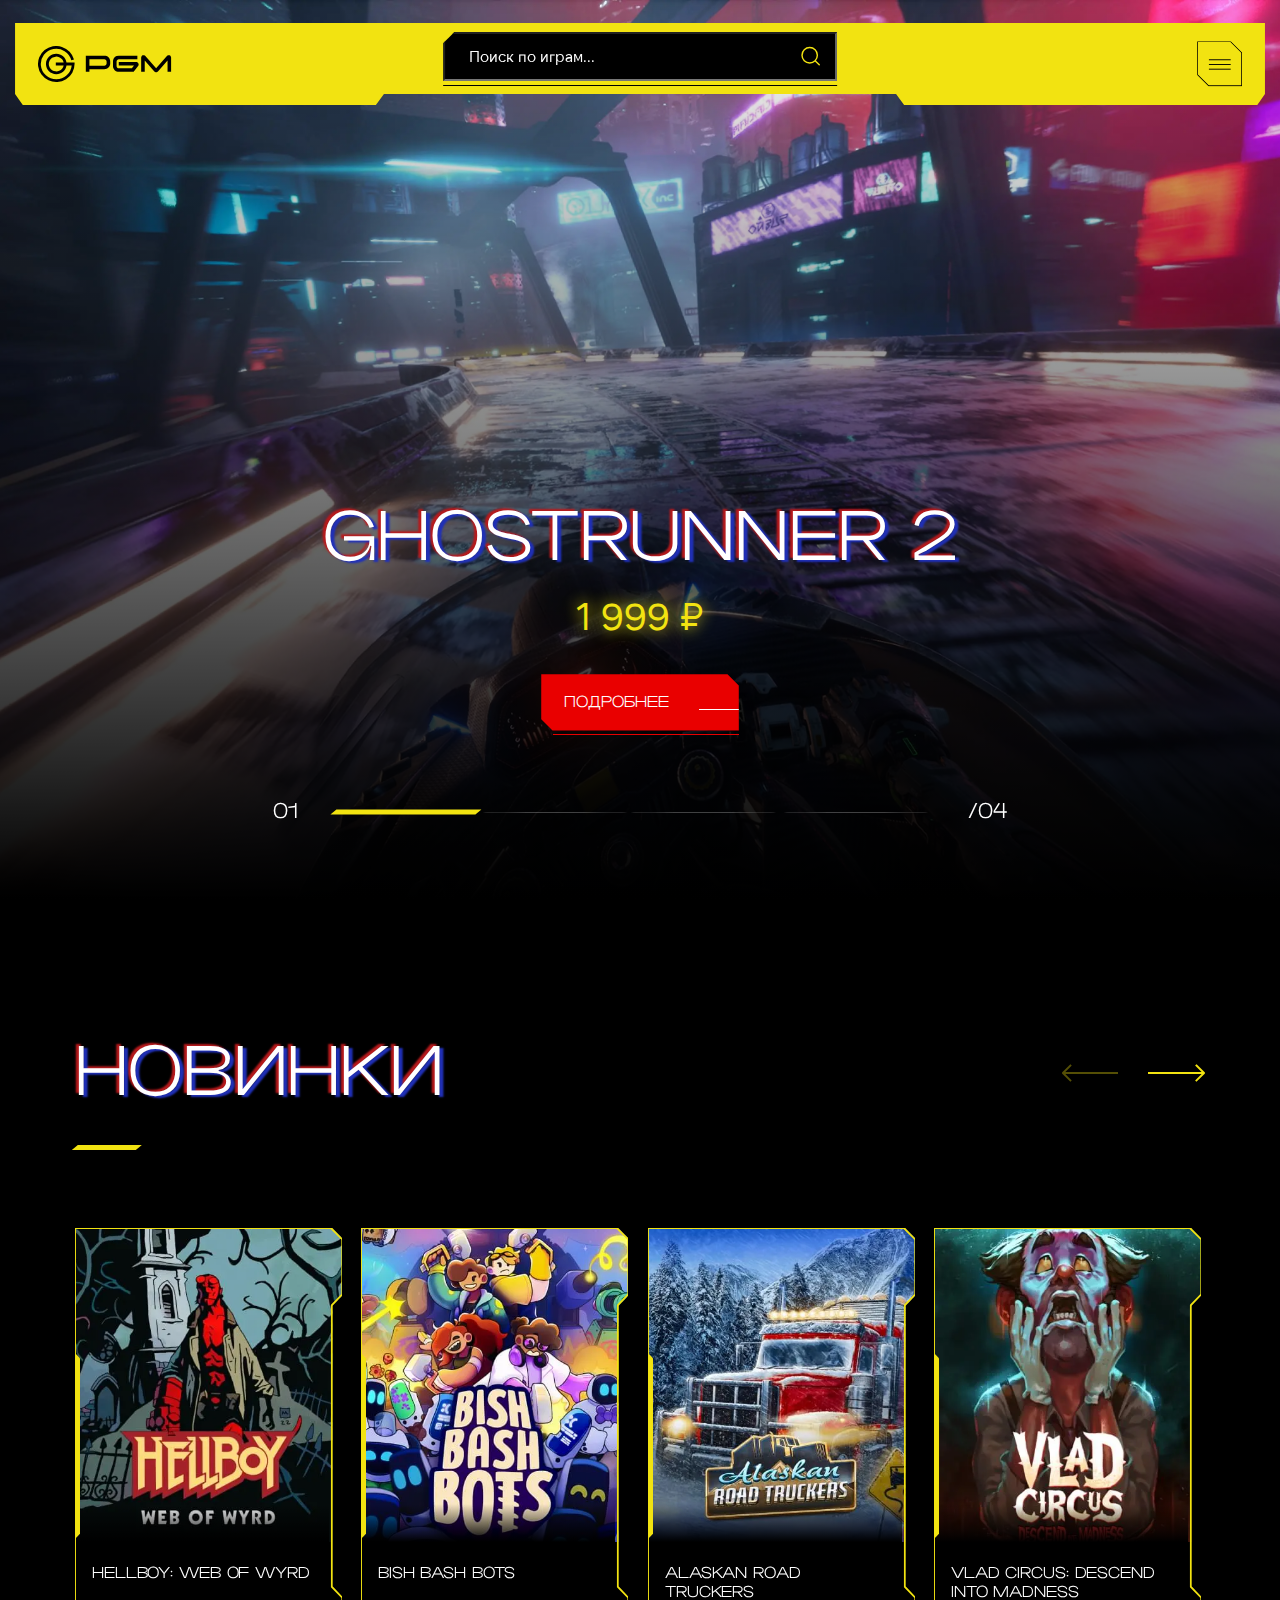
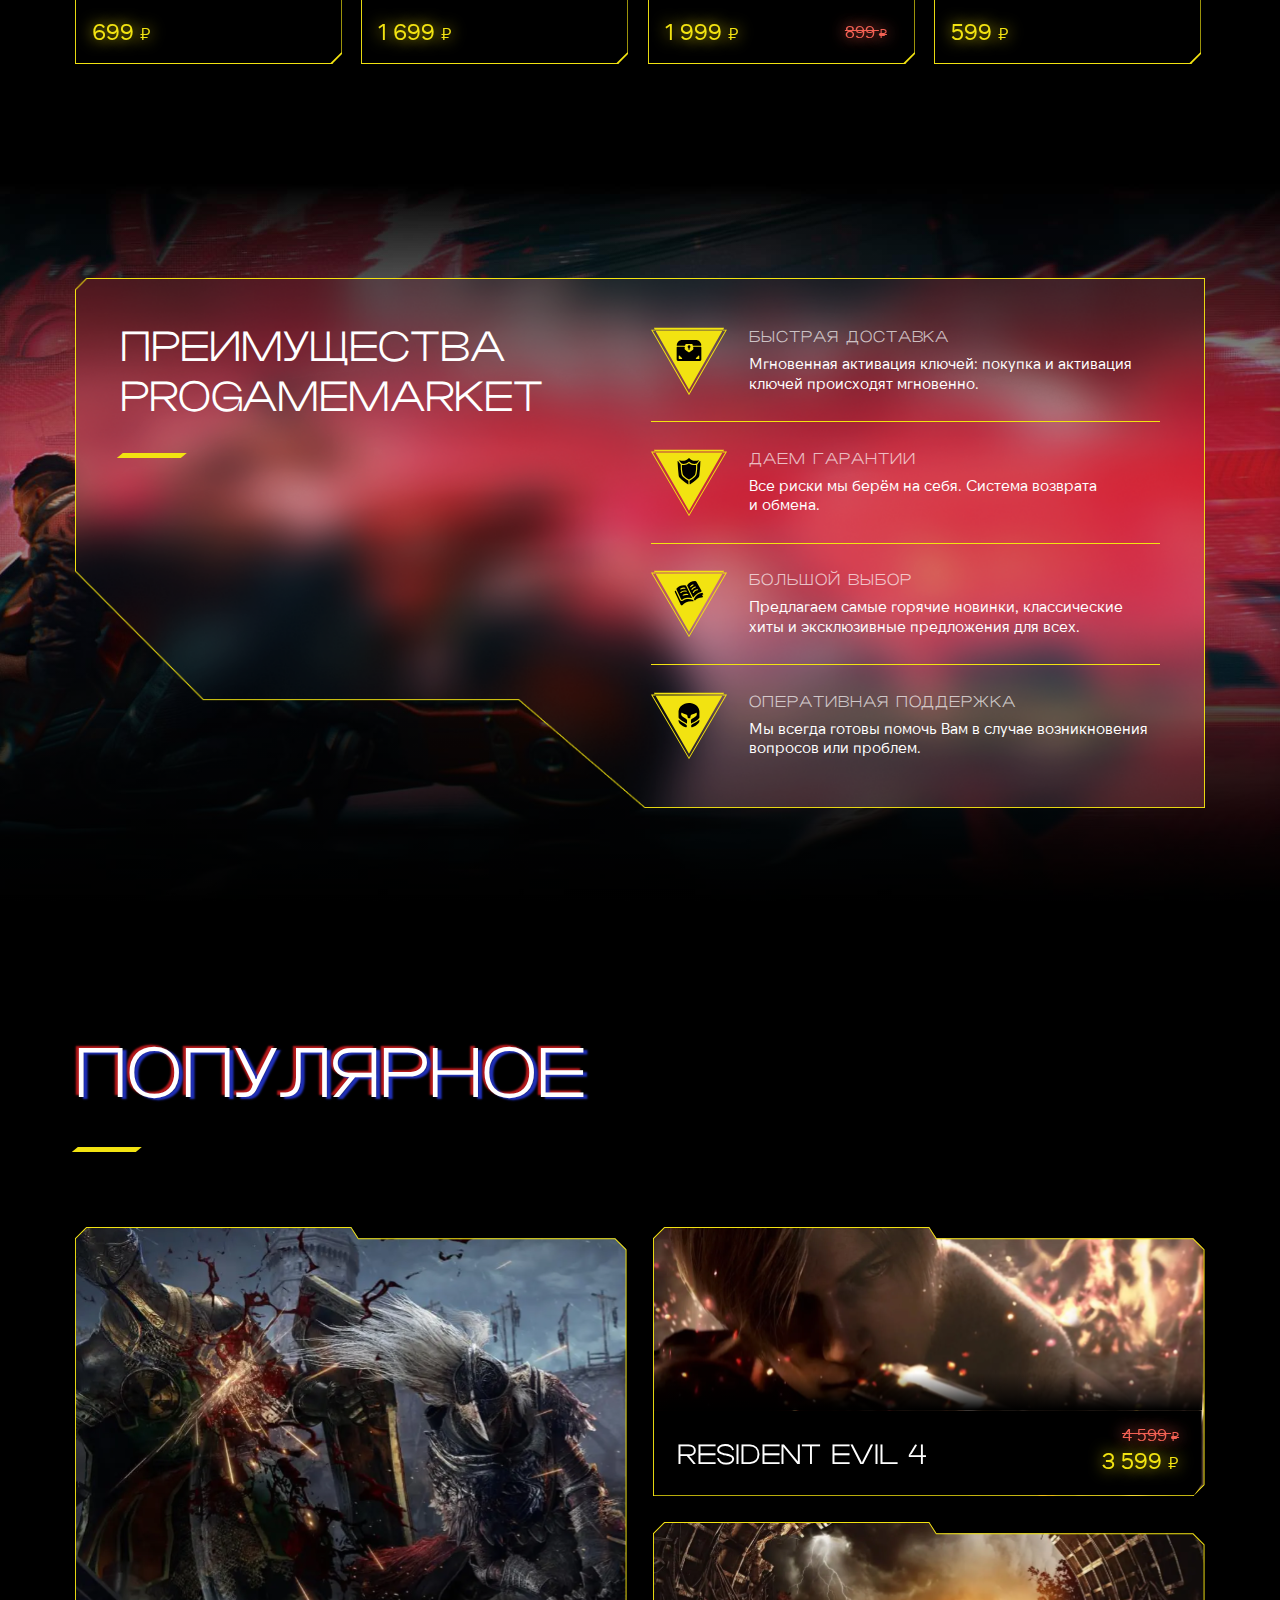
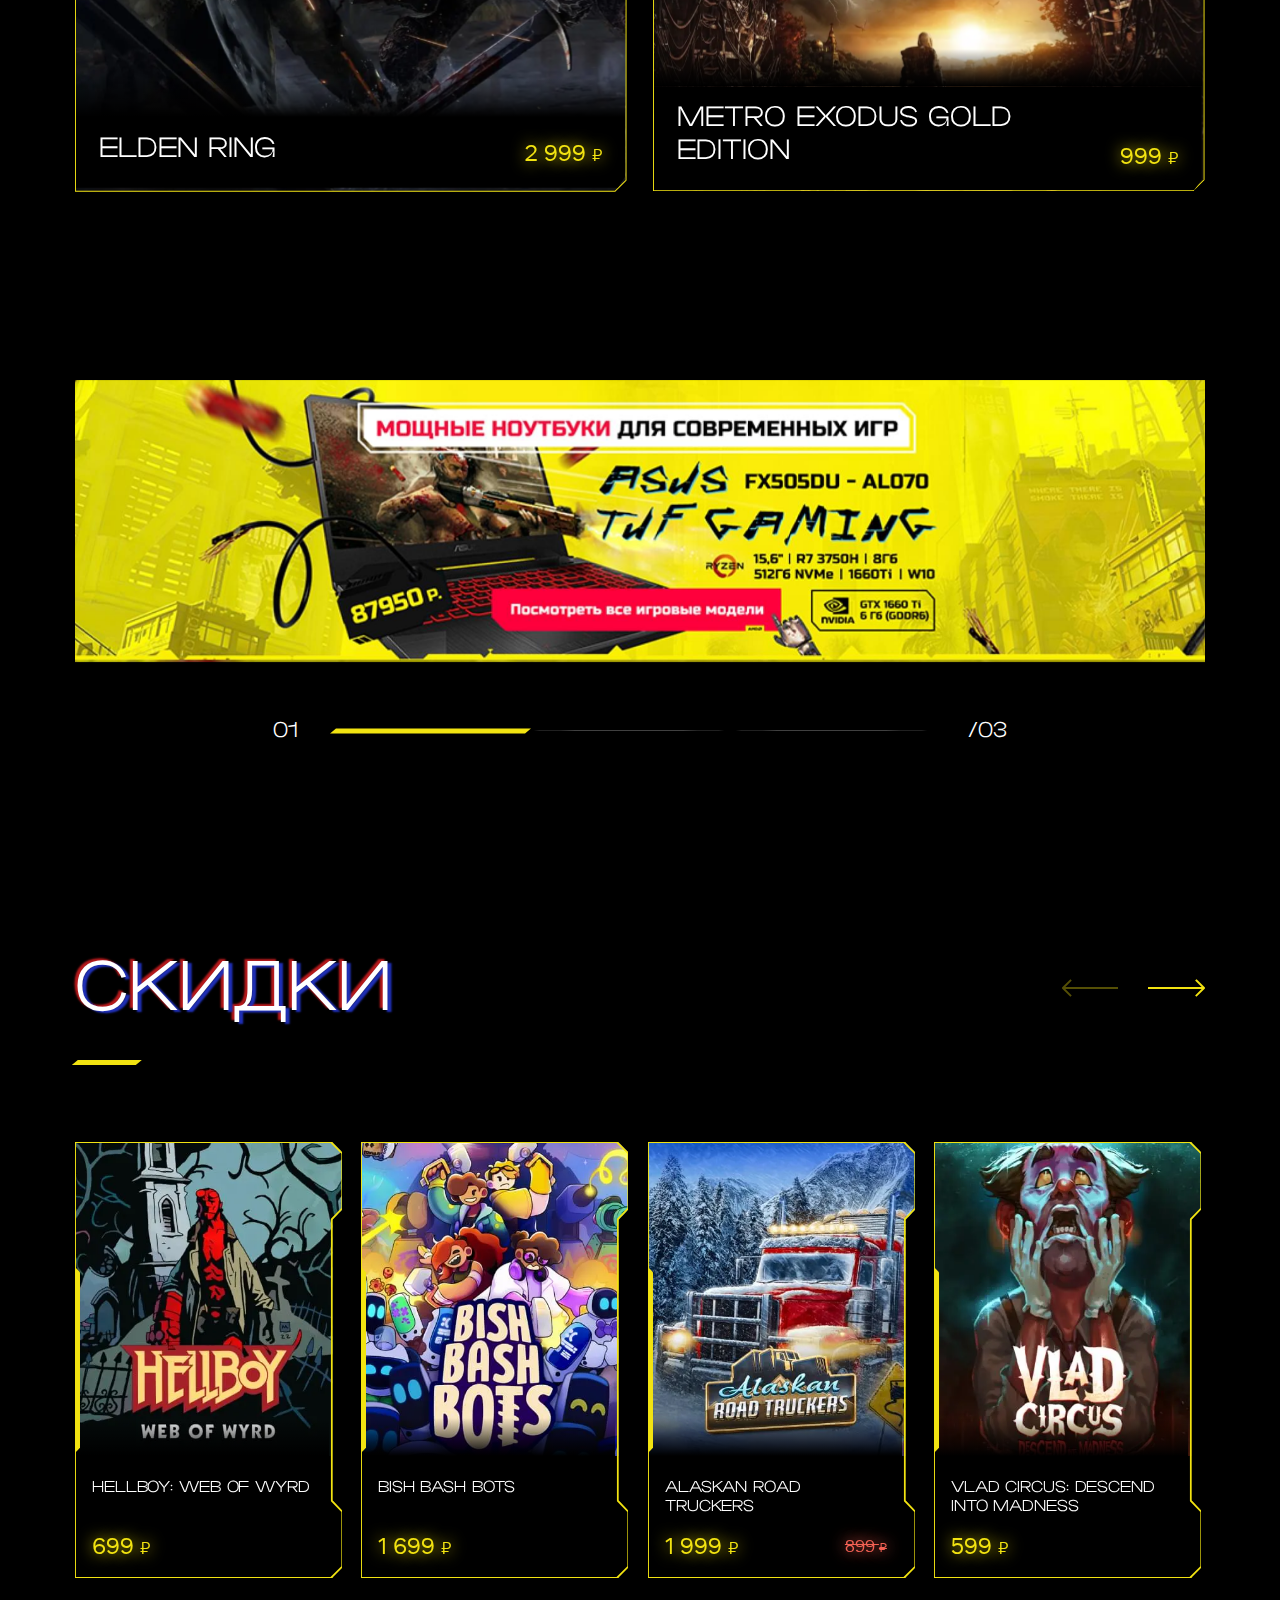
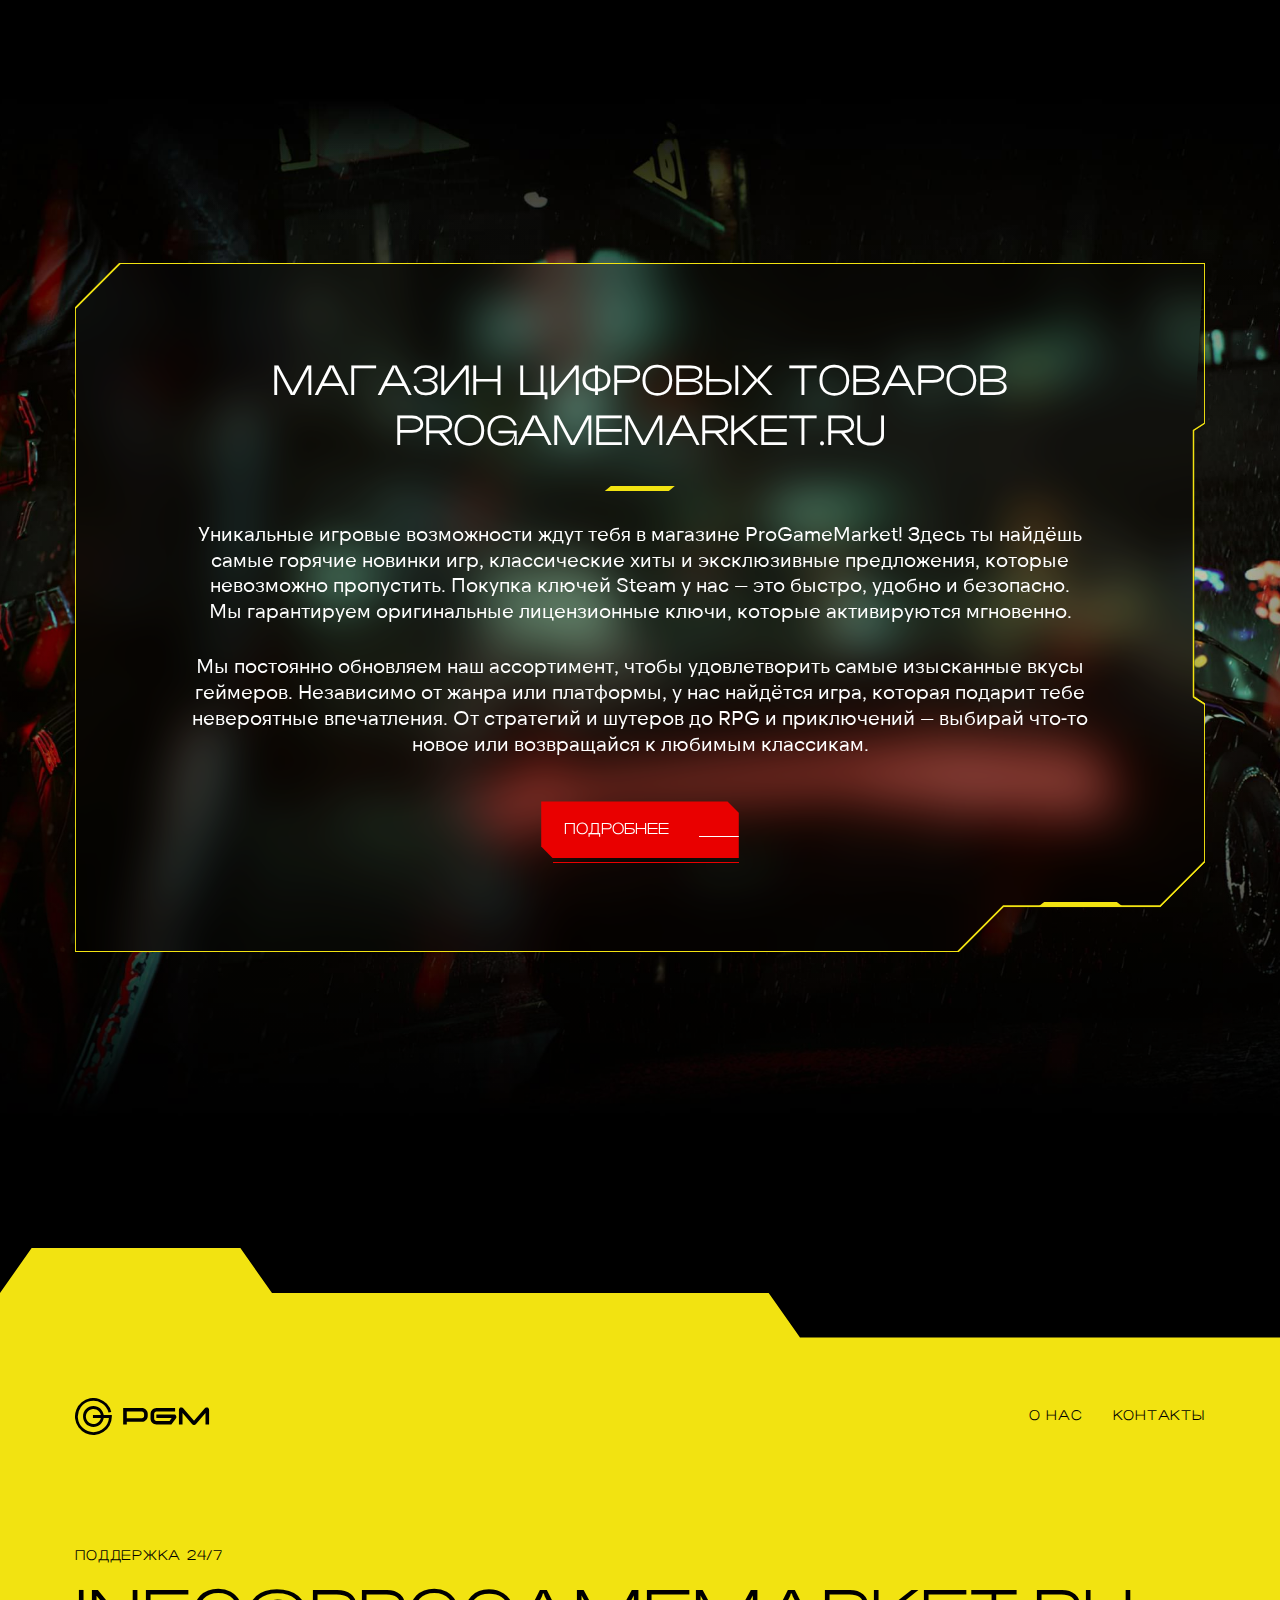
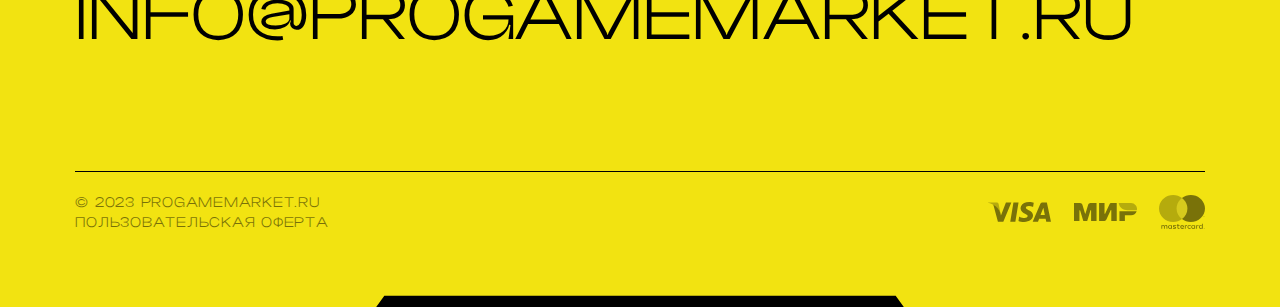
==== commit fee158ab: "fixed bugs" ====
--- a/index.html
+++ b/index.html
@@ -345,22 +345,17 @@
                                         </div>
                                     </a>
 
-                                    <a href="" class="search-card">
-                                        <div class="search-card__img" style="background-image: url(img/search-img4.webp);">
-                                            <svg xmlns="http://www.w3.org/2000/svg" width="160" height="200" viewBox="0 0 160 200" fill="none">
-                                                <path d="M0 0V-1H-1V0H0ZM148 0L148.707 -0.707107L148.414 -1H148V0ZM0 200H-1V201H0V200ZM148 200V201H148.414L148.707 200.707L148 200ZM160 188L160.707 188.707L161 188.414V188H160ZM160 161H161V160.598L160.721 160.307L160 161ZM148 148.5H147V148.902L147.279 149.193L148 148.5ZM148 51.5L147.279 50.8075L147 51.0977V51.5H148ZM160 39L160.721 39.6925L161 39.4023V39H160ZM160 12H161V11.5858L160.707 11.2929L160 12ZM0 1H148V-1H0V1ZM1 200V0H-1V200H1ZM148 199H0V201H148V199ZM159.293 187.293L147.293 199.293L148.707 200.707L160.707 188.707L159.293 187.293ZM159 161V188H161V161H159ZM160.721 160.307L148.721 147.807L147.279 149.193L159.279 161.693L160.721 160.307ZM149 148.5L149 51.5H147L147 148.5H149ZM148.721 52.1925L160.721 39.6925L159.279 38.3075L147.279 50.8075L148.721 52.1925ZM159 12V39H161V12H159ZM147.293 0.707107L159.293 12.7071L160.707 11.2929L148.707 -0.707107L147.293 0.707107Z" fill="#F2E311" mask="url(#path-1-inside-1_1743_1147)" />
-                                            </svg>
-                                        </div>
-                                        <div class="search-card__title">
-                                            <div class="text18 font2">Alaskan Road Truckers</div>
-                                        </div>
-                                        <div class="search-card__price">
-                                            <div class="text18 yellow-text yellow-shadow">
-                                                999 ₽
-                                            </div>
-                                        </div>
-                                    </a>
-
+                                    <div class="search-more">
+                                        <a href="" class="search-more__inner font2">
+                                            <div class="text32">
+                                                +15
+                                            </div>
+                                            <div class="text18">
+                                                Показать
+                                                все
+                                            </div>
+                                        </a>
+                                    </div>
                                 </div>
                             </div>
                         </div>
@@ -685,10 +680,10 @@
 
             </section>
 
-            <section class="advantages m-backdrop" style="background-image: url(img/advantages.jpg);">
+            <section class="advantages m-backdrop" style="background-image: url(img/advantages2.jpg);">
                 <div class="container">
                     <div class="advantages__inner">
-                        <img src="img/mask9.svg" alt="" class="advantages__bg">
+                        <img src="img/mask16.png" alt="" class="advantages__bg">
                         <div class="advantages__col">
                             <div class="line-title">
                                 <h2 class="text48">
@@ -1164,7 +1159,7 @@
 
             </section>
 
-            <section class="about" style="background-image: url(img/about.jpg);">
+            <section class="about m-backdrop" style="background-image: url(img/about.jpg);">
                 <div class="container">
                     <div class="about__inner">
                         <img src="img/mask6.svg" alt="" class="about__bg">
--- a/css/style.min.css
+++ b/css/style.min.css
@@ -1,2 +1,2 @@
-@font-face{font-family:"NT Somic";src:url(../fonts/NTSomic-Regular.ttf) format("ttf"),url(../fonts/NTSomic-Regular.woff) format("woff"),url(../fonts/NTSomic-Regular.woff2) format("woff2");font-weight:400;font-style:normal;font-display:swap}@font-face{font-family:"NT Somic";src:url(../fonts/NTSomic-Medium.ttf) format("ttf"),url(../fonts/NTSomic-Medium.woff) format("woff"),url(../fonts/NTSomic-Medium.woff2) format("woff2");font-weight:500;font-style:normal;font-display:swap}@font-face{font-family:"NT Somic";src:url(../fonts/NTSomic-Bold.ttf) format("ttf"),url(../fonts/NTSomic-Bold.woff) format("woff"),url(../fonts/NTSomic-Bold.woff2) format("woff2");font-weight:700;font-style:normal;font-display:swap}@font-face{font-family:"Random Grotesque Spacious Book";src:url(../fonts/RG-SpaciousBook.ttf) format("ttf"),url(../fonts/RG-SpaciousBook.woff) format("woff"),url(../fonts/RG-SpaciousBook.woff2) format("woff2");font-weight:400;font-style:normal;font-display:swap}*,::after,::before{margin:0;padding:0;-webkit-box-sizing:border-box;box-sizing:border-box;-webkit-font-smoothing:antialiased!important;-webkit-tap-highlight-color:transparent;outline:0!important}h1,h2,h3,h4,h5,h6{font-weight:400}a,body,div,form,h1,h2,h3,h4,h5,li,p,ul{margin:0;padding:0;border:0;text-decoration:none;line-height:1}button,input,textarea{outline:0!important;-webkit-transition:.125s;-o-transition:.125s;transition:.125s;font-family:inherit}input:active,input[type=checkbox]:focus,input[type=file]:focus,input[type=radio]:focus,input[type=text]:focus{outline:0!important}::-webkit-input-placeholder{color:#222}::-moz-placeholder{color:#222}:-moz-placeholder{color:#222}:-ms-input-placeholder{color:#222}input::-webkit-inner-spin-button,input::-webkit-outer-spin-button{-webkit-appearance:none;margin:0}input[type=number]{-moz-appearance:textfield}html{height:100%;scroll-behavior:smooth;width:100%}svg{-ms-flex-negative:0;flex-shrink:0}path,svg{-webkit-transition:.125s;-o-transition:.125s;transition:.125s}a{color:inherit;text-decoration:none;-webkit-transition:125ms;-o-transition:125ms;transition:125ms}a:focus,a:hover{text-decoration:none!important}li,ul{margin:0;padding:0;list-style:none}i{line-height:100%}fieldset{min-width:0;padding:0;margin:0;border:0}button{cursor:pointer;border:none;outline:0;-webkit-box-sizing:border-box;box-sizing:border-box;-webkit-transition:125ms;-o-transition:125ms;transition:125ms;background-color:inherit;font-size:1em}.swiper-button-next,.swiper-button-prev{z-index:2}.swiper-button-next::after,.swiper-button-prev::after{display:none}img{-webkit-user-select:none;-moz-user-select:none;-o-user-select:none;-ms-user-select:none;user-select:none}html.fixed-body{overflow-y:hidden}.wrapper{min-height:100vh;display:-webkit-box;display:-ms-flexbox;display:flex;-webkit-box-orient:vertical;-webkit-box-direction:normal;-ms-flex-direction:column;flex-direction:column;-ms-flex-negative:0;flex-shrink:0}.content{-webkit-box-flex:1;-ms-flex-positive:1;flex-grow:1;display:-webkit-box;display:-ms-flexbox;display:flex;-webkit-box-orient:vertical;-webkit-box-direction:normal;-ms-flex-direction:column;flex-direction:column;width:100%}.m-page{width:calc(100vw - (100vw - 100%));overflow-x:hidden;font-family:"NT Somic",sans-serif;font-weight:400;color:#fff;background:#000;font-size:calc(1360px * (16 / 1360))}@media screen and (max-width:1360px){.m-page{font-size:calc(100vw * (16 / 1360))}}.m-page.fixed-body,.m-page.fixed-body2{overflow-y:hidden;padding-right:var(--scrollWidth)}.container{max-width:1360px;width:100%;margin:0 auto;padding:0 5em}a:hover{color:#f2e311}@media screen and (max-width:992px){.m-page{font-size:calc(100vw * (16 / 768))}.container{padding:0 1.125em}}@media screen and (max-width:576px){.m-page{font-size:calc(100vw * (16 / 360))}}.text80{font-size:5em;line-height:110%}.text h2,.text48{font-size:3em;line-height:110%}.text40{font-size:2.5em;line-height:110%}.text h3,.text32{font-size:2em;line-height:110%}.m-title{text-transform:uppercase;text-shadow:4px 2px 2px #2030b9,-3px -2px 2px #b91a1c}.text24{font-size:1.5em;line-height:110%}.text20{font-size:1.25em;line-height:120%}.text19{font-size:1.1875em;line-height:120%}.text18{font-size:1.125em;line-height:110%}.text17{font-size:1.0625em;line-height:120%}.text16{font-size:1em;line-height:110%}.text15{font-size:.9375em;line-height:120%}.text14{font-size:.875em;line-height:110%}.text13{font-size:.8125em;line-height:120%}.text12{font-size:.75em;line-height:120%}.text11{font-size:.6875em;line-height:120%}.lh130{line-height:130%}.text10{font-size:.625em;line-height:120%}.font2{font-family:"Random Grotesque Spacious Book",sans-serif}.extra-bold-text{font-weight:800}.bold-text{font-weight:700}.semi-bold-text{font-weight:600}.medium-text{font-weight:500}.regular-text{font-weight:400}.light-text{font-weight:300}.gray-text{color:#9a9a9a}.yellow-text{color:#f2e311}.yellow-shadow{text-shadow:0 0 15px #f2e311}.red-text{color:#f26154}.red-text2{color:#ff6767}.red-text3{color:#e90000}.red-shadow{text-shadow:0 0 15px #f26154}.primary-text{color:#e90000}.green-text{color:#48cd90}.text h2,.text h3{text-transform:uppercase;font-family:"Random Grotesque Spacious Book",sans-serif}.text h2{margin-bottom:.67em}.text h3{margin-bottom:.5em}.text li,.text p{font-size:1.125em;line-height:130%;color:#9a9a9a}.text p:not(:last-child){margin:0 0 2em}.text img{width:100%;display:block;margin:3em 0}.text hr{display:block;height:2em;opacity:0}.text ul{display:grid;grid-template-columns:100%;gap:1em}.text ul li{padding-left:2.22em;background-image:url(../img/list-arrow.svg);background-repeat:no-repeat;background-position:left 0 top .167em;background-size:.89em auto}.text .banner-slider{margin:3em 0 0;overflow:unset}.text .banner-slider .swiper-container{overflow:hidden}.text .banner-slider img{margin:0}.text .banner-slider .custom-pagination{margin-top:1.5em;-webkit-box-pack:unset;-ms-flex-pack:unset;justify-content:unset}.text .banner-slider .swiper-nav{margin-left:auto}.m-btn{display:-webkit-box;display:-ms-flexbox;display:flex;-webkit-box-align:center;-ms-flex-align:center;align-items:center;-webkit-box-pack:center;-ms-flex-pack:center;justify-content:center;-webkit-transition:.225s ease-out;-o-transition:.225s ease-out;transition:.225s ease-out;padding:0 1.5em;height:3.75em;text-transform:uppercase;font-family:"Random Grotesque Spacious Book",sans-serif}.m-btn:focus{-webkit-box-shadow:none;box-shadow:none}.m-btn span{font-size:1.125em;line-height:110%}.m-btn-hexagon{-webkit-clip-path:polygon(0 0,calc(100% - .75em) 0,100% .75em,100% 100%,.75em 100%,0 calc(100% - .75em));clip-path:polygon(0 0,calc(100% - .75em) 0,100% .75em,100% 100%,.75em 100%,0 calc(100% - .75em));position:relative;overflow:hidden;padding-right:0}.m-btn-hexagon:after{content:'';-ms-flex-item-align:end;align-self:flex-end;-ms-flex-negative:0;flex-shrink:0;-webkit-box-flex:1;-ms-flex-positive:1;flex-grow:1;margin-bottom:1.38em;margin-left:auto;width:2.5rem;height:1px;background-color:#fff;bottom:1.37em;right:0;-webkit-transition:inherit;-o-transition:inherit;transition:inherit}.m-btn-hexagon span{margin-right:1.77em;-ms-flex-negative:0;flex-shrink:0}.m-btn-hexagon__wrap{position:relative}.m-btn-hexagon__wrap:after{content:'';position:absolute;top:100%;right:0;width:calc(100% - .75em);height:1px;margin-top:.25em;background-color:#e90000}.m-btn-hexagon__wrap._black .m-btn,.m-btn-hexagon__wrap._black:after{background-color:#000}.m-btn-hexagon:hover:after{-webkit-transform:translateX(100%);-ms-transform:translateX(100%);transform:translateX(100%)}.m-btn-red{-webkit-box-pack:unset;-ms-flex-pack:unset;justify-content:unset;background-color:#e90000;color:#fff}.m-btn-red:hover{color:#fff}.fg{position:relative;margin:0}.fg ._bg{-webkit-clip-path:polygon(.75em 0,100% 0,100% 100%,0 100%,0 .75em);clip-path:polygon(.75em 0,100% 0,100% 100%,0 100%,0 .75em);background:rgba(255,255,255,.2);position:absolute;top:-1px;left:-1px;width:calc(100% + 2px);height:calc(3.25em + 2px);-webkit-transition:.3s;-o-transition:.3s;transition:.3s}.fg input,.fg-filled{-webkit-clip-path:polygon(.75em 0,100% 0,100% 100%,0 100%,0 .75em);clip-path:polygon(.75em 0,100% 0,100% 100%,0 100%,0 .75em);padding:0 1em;height:3.25em;width:100%;background-color:#000;position:relative;z-index:2}.fg input{border:none;font-size:1em;line-height:130%;color:#fff}.fg input::-webkit-input-placeholder{color:rgba(255,255,255,.5)}.fg input::-moz-placeholder{color:rgba(255,255,255,.5)}.fg input:-ms-input-placeholder{color:rgba(255,255,255,.5)}.fg input::-ms-input-placeholder{color:rgba(255,255,255,.5)}.fg input::placeholder{color:rgba(255,255,255,.5)}.fg input:focus~._bg{background-color:#fff}.fg__btn{position:absolute;top:.94em;right:1em;z-index:2}.fg__btn:hover span{text-decoration:underline}.fg__btn span{-webkit-transition:.3s;-o-transition:.3s;transition:.3s}.fg__text{margin-top:.75em}.fg._error ._bg{background:#e90000}.fg-filled{display:-webkit-box;display:-ms-flexbox;display:flex;-webkit-box-align:center;-ms-flex-align:center;align-items:center}.fg-filled__img{width:2.25em;height:2.25em;margin-right:.5em;-ms-flex-negative:0;flex-shrink:0}.fg-filled__img img{width:100%;height:100%;border-radius:50%;-o-object-fit:cover;object-fit:cover}.fg-filled .text12,.fg-filled .text16{line-height:130%}.fg-filled .text12{color:rgba(255,255,255,.5)}.fg-select:after{content:'';position:absolute;width:1em;height:1em;top:1.125em;right:1em;background-image:url(../img/select-arrow.svg);background-size:100% auto;background-repeat:no-repeat;background-position:center;z-index:2;pointer-events:none}.fg-select input{cursor:pointer}.fg-select input::-webkit-input-placeholder{color:#fff}.fg-select input::-moz-placeholder{color:#fff}.fg-select input:-ms-input-placeholder{color:#fff}.fg-select input::-ms-input-placeholder{color:#fff}.fg-select input::placeholder{color:#fff}.fg-select input:focus~._bg{background:#f2e311}.fg-select._open{z-index:4}.fg-select._open ._bg{background:#f2e311}.fg-select._open .fg-dropdown{opacity:1;pointer-events:unset}.fg-dropdown{opacity:0;pointer-events:none;-webkit-transition:.3s;-o-transition:.3s;transition:.3s;position:absolute;top:100%;left:-1px;width:calc(100% + 2px);border:1px solid #f2e311;z-index:2;background:#000;padding:1em 0 1.44em}.fg-dropdown__items{display:grid;grid-template-columns:100%;gap:.75em}.fg-dropdown__item{display:-webkit-box;display:-ms-flexbox;display:flex;-webkit-box-align:center;-ms-flex-align:center;align-items:center;padding:0 1em;position:relative}.fg-dropdown__item:hover{cursor:pointer}.fg-dropdown__item._selected:before,.fg-dropdown__item:hover:before{opacity:1}.fg-dropdown__item img{width:1.5em;-ms-flex-negative:0;flex-shrink:0;margin-right:.5em}.fg-dropdown__item:before{content:'';position:absolute;left:0;top:50%;-webkit-transform:translateY(-50%);-ms-transform:translateY(-50%);transform:translateY(-50%);width:100%;height:calc(100% + 1em);background:rgba(255,255,255,.1);z-index:-1;-webkit-transition:.3s;-o-transition:.3s;transition:.3s;opacity:0}.check{position:relative}.check input{position:absolute;opacity:0;width:100%;height:100%;left:0;top:0;z-index:2;cursor:pointer}.check input:checked+label::before{border:3px solid #fff}.check input:disabled+label{color:#aaa;pointer-events:none}.check label{padding-left:40px;position:relative;min-height:20px;font-size:14px;line-height:20px;cursor:pointer}.check label:before{content:'';position:absolute;z-index:1;border-radius:2px;background:rgba(255,255,255,.01);border:1px solid rgba(255,255,255,.45);width:20px;height:20px;left:0;top:50%;-webkit-transform:translateY(-50%);-ms-transform:translateY(-50%);transform:translateY(-50%);-webkit-transition:.1s;-o-transition:.1s;transition:.1s}.m-backdrop:after{content:'';position:absolute;top:0;left:0;width:100%;height:100%;background:-webkit-gradient(linear,left top,left bottom,from(rgba(0,0,0,0)),to(#000));background:-o-linear-gradient(top,rgba(0,0,0,0) 0,#000 100%);background:linear-gradient(180deg,rgba(0,0,0,0) 0,#000 100%)}.swiper-nav{display:-webkit-box;display:-ms-flexbox;display:flex;-webkit-box-align:center;-ms-flex-align:center;align-items:center}.swiper-nav .swiper-button{position:static;margin:0}.swiper-nav .swiper-button:not(:last-child){margin:0 2em 0 0}.swiper-button{width:3.75em;height:auto;-webkit-transition:.3s;-o-transition:.3s;transition:.3s;display:-webkit-box;display:-ms-flexbox;display:flex;-webkit-box-align:center;-ms-flex-align:center;align-items:center;-webkit-box-pack:center;-ms-flex-pack:center;justify-content:center}.swiper-button img{width:100%;display:block;-webkit-transition:inherit;-o-transition:inherit;transition:inherit}.swiper-button-prev:hover img{-webkit-transform:translateX(-1em);-ms-transform:translateX(-1em);transform:translateX(-1em)}.swiper-button-next:hover img{-webkit-transform:translateX(1em);-ms-transform:translateX(1em);transform:translateX(1em)}.breadcrumbs{margin-top:60px}.breadcrumbs__item{font-size:16px;line-height:110%;position:relative;font-weight:400;display:inline}.breadcrumbs__item:last-child{font-weight:600}.breadcrumbs__item:not(:first-child){margin-left:24px}.breadcrumbs__item:not(:first-child):before{content:'';position:absolute;z-index:1;width:3.51px;height:3.51px;background-color:#e90000;border-radius:1px;-webkit-transform:rotate(-45deg);-ms-transform:rotate(-45deg);transform:rotate(-45deg);top:7px;right:100%;margin-right:10px}.modal{position:fixed;left:0;top:0;width:100%;height:calc(100 * var(--vh));overflow-y:auto;z-index:80;opacity:0;pointer-events:none;padding:1em 0;text-align:center}.modal:after{content:'';display:inline-block;height:100%;vertical-align:middle;margin-right:-4px}.modal__bg{background:rgba(0,0,0,.5);-webkit-backdrop-filter:blur(25px);backdrop-filter:blur(25px);position:fixed;width:100%;height:calc(100 * var(--vh));top:0;left:0;display:none;z-index:2}.modal._active{opacity:1;pointer-events:unset}.modal._active .modal__bg{display:block}.modal__dialog{text-align:left;vertical-align:middle;-webkit-backdrop-filter:blur(25px);backdrop-filter:blur(25px);background:#000;width:48em;max-width:calc(100% - 1em);position:relative;z-index:3;padding:2em 4em 2em 2em;display:inline-block;border:1px solid #f2e311;-webkit-clip-path:polygon(.75em 0,calc(100% - .75em) 0,100% .75em,100% 100%,0 100%,0 .75em);clip-path:polygon(.75em 0,calc(100% - .75em) 0,100% .75em,100% 100%,0 100%,0 .75em)}.modal__dialog:after,.modal__dialog:before{content:'';position:absolute;top:.25em;width:1.25em;height:1px;background-color:#f2e311}.modal__dialog:before{left:-.25em;-webkit-transform:rotate(-45deg);-ms-transform:rotate(-45deg);transform:rotate(-45deg)}.modal__dialog:after{right:-.25em;-webkit-transform:rotate(45deg);-ms-transform:rotate(45deg);transform:rotate(45deg)}.modal .close-btn{position:absolute;top:1em;right:1em;width:2em;display:-webkit-box;display:-ms-flexbox;display:flex;-webkit-box-align:center;-ms-flex-align:center;align-items:center;-webkit-box-pack:center;-ms-flex-pack:center;justify-content:center}.modal .close-btn svg{width:100%;height:auto}.modal .close-btn:hover path{fill:#f2e311}.modal .text48{text-transform:uppercase}.modal .text{margin-top:1em}.logo{display:block;width:9em;-ms-flex-negative:0;flex-shrink:0}.logo img{width:100%;display:block}.header{position:absolute;top:0;left:0;z-index:10;width:100%;padding:1.5em 0}.header .container{max-width:1920px;padding:0 1em}.header__inner{padding:1.25em 1.5em;min-height:5.5em;display:-webkit-box;display:-ms-flexbox;display:flex;-webkit-box-align:center;-ms-flex-align:center;align-items:center;-webkit-box-pack:justify;-ms-flex-pack:justify;justify-content:space-between;position:relative}.header__inner:before{content:'';position:absolute;top:0;left:0;width:100%;height:100%;-webkit-clip-path:polygon(100% 0,0 0,0 86.364%,.641% 100%,28.846% 100%,29.514% 86.364%,70.486% 86.364%,71.154% 100%,99.359% 100%,100% 86.364%,100% 0);clip-path:polygon(100% 0,0 0,0 86.364%,.641% 100%,28.846% 100%,29.514% 86.364%,70.486% 86.364%,71.154% 100%,99.359% 100%,100% 86.364%,100% 0);background-color:#f2e311;z-index:-1}.header._open .menu{opacity:1;pointer-events:unset}.header._open .burger{background:#000}.header._open .burger ._view1{opacity:0}.header._open .burger ._view2{opacity:1}.burger{width:3em;height:3em;-webkit-clip-path:polygon(0 0,75% 0,100% 25%,100% 100%,25% 100%,0 75%,0 0);clip-path:polygon(0 0,75% 0,100% 25%,100% 100%,25% 100%,0 75%,0 0);position:relative}.burger__border{width:100%;height:auto}.burger__icon{position:absolute;top:50%;left:50%;-webkit-transform:translate(-50%,-50%);-ms-transform:translate(-50%,-50%);transform:translate(-50%,-50%);width:1.5em;height:auto}.burger ._view2{opacity:0}.burger:hover{background-color:#000}.burger:hover rect{fill:#fff}.menu{position:absolute;right:0;top:100%;margin-top:.75em;padding-top:1.75em;-webkit-backdrop-filter:blur(25px);backdrop-filter:blur(25px);background-color:rgba(0,0,0,.15);border:1px solid #f2e311;width:25em;-webkit-clip-path:polygon(calc(100% - .75em) 0,100% .75em,100% 100%,0 100%,0 0);clip-path:polygon(calc(100% - .75em) 0,100% .75em,100% 100%,0 100%,0 0);overflow:hidden;color:#fff;font-family:"Random Grotesque Spacious Book",sans-serif;text-transform:uppercase;-webkit-transition:.4s;-o-transition:.4s;transition:.4s;opacity:0;pointer-events:none}.menu:after{content:'';position:absolute;top:.25em;right:-.25em;width:1.25em;height:1px;background-color:#f2e311;-webkit-transform:rotate(45deg);-ms-transform:rotate(45deg);transform:rotate(45deg)}.menu__links{display:grid;grid-template-columns:100%;gap:.75em;padding:0 1.75em}.menu__link{padding:.75em 0;position:relative;text-transform:uppercase;overflow:hidden}.menu__link:after{content:'';position:absolute;top:0;left:0;width:100%;height:1px;background-color:#f2e311;-webkit-transition:.6s;-o-transition:.6s;transition:.6s}.menu__link:hover{color:#fff}.menu__link:hover:after{-webkit-transform:translateX(100%);-ms-transform:translateX(100%);transform:translateX(100%)}.menu__support{margin-top:5.5em;background:rgba(0,0,0,.3);-webkit-backdrop-filter:blur(25px);backdrop-filter:blur(25px);padding:1.5em 1.75em}.menu__support .text14{margin-bottom:.57em;opacity:.5}.header-search{position:absolute;top:.625em;left:50%;-webkit-transform:translateX(-50%);-ms-transform:translateX(-50%);transform:translateX(-50%);padding-bottom:.25em;border-bottom:1px solid #e90000;width:36.8125em;max-width:31.5%}.header-search__field{position:relative}.header-search__field input{width:100%;height:3.25em;background:#000;padding:0 3em 0 1.56em;font-size:1em;line-height:120%;color:#fff;font-family:"NT Somic",sans-serif;-webkit-clip-path:polygon(.75em 0,100% 0,100% 100%,0 100%,0 .75em);clip-path:polygon(.75em 0,100% 0,100% 100%,0 100%,0 .75em)}.header-search__field input::-webkit-input-placeholder{color:#fff}.header-search__field input::-moz-placeholder{color:#fff}.header-search__field input:-ms-input-placeholder{color:#fff}.header-search__field input::-ms-input-placeholder{color:#fff}.header-search__field input::placeholder{color:#fff}.header-search__btn{width:1.5em;display:-webkit-box;display:-ms-flexbox;display:flex;-webkit-box-align:center;-ms-flex-align:center;align-items:center;-webkit-box-pack:center;-ms-flex-pack:center;justify-content:center;right:1em;top:50%;-webkit-transform:translateY(-50%);-ms-transform:translateY(-50%);transform:translateY(-50%);position:absolute}.header-search__btn img{width:100%;display:block}.header-search._open .search-result,.header-search._type2 .search-result{opacity:1;pointer-events:unset}.header-search._type2 .search-result ._view1{display:none}.header-search._type2 .search-result ._view2{display:block}.search-result{-webkit-transition:.3s;-o-transition:.3s;transition:.3s;opacity:0;pointer-events:none;position:absolute;top:100%;left:50%;-webkit-transform:translateX(-50%);-ms-transform:translateX(-50%);transform:translateX(-50%);margin-top:2em;padding:1.75em .875em 0;-webkit-clip-path:polygon(.75em 0,calc(100% - .75em) 0,100% .75em,100% 100%,0 100%,0 .75em);clip-path:polygon(.75em 0,calc(100% - .75em) 0,100% .75em,100% 100%,0 100%,0 .75em);border:1px solid #f2e311;width:48em;max-width:calc(100vw - 3em);overflow:hidden;-webkit-backdrop-filter:blur(25px);backdrop-filter:blur(25px);background:rgba(0,0,0,.15);color:#fff}.search-result:after,.search-result:before{content:'';position:absolute;top:.25em;width:1.25em;height:1px;background-color:#f2e311}.search-result:before{left:-.25em;-webkit-transform:rotate(-45deg);-ms-transform:rotate(-45deg);transform:rotate(-45deg)}.search-result:after{right:-.25em;-webkit-transform:rotate(45deg);-ms-transform:rotate(45deg);transform:rotate(45deg)}.search-result__title{text-transform:uppercase}.search-result__items{padding:0 .875em 1.75em;overflow-y:auto;margin-top:1.5em;display:grid;grid-template-columns:repeat(4,calc(25% - 4.5em / 4));gap:3em 1.5em;max-height:calc(100 * var(--vh) - 14em)}.search-result__items::-webkit-scrollbar{width:.125em;height:.125em}.search-result__items::-webkit-scrollbar-track{background:0 0;border-radius:0}.search-result__items::-webkit-scrollbar-thumb{background:rgba(255,255,255,.5)}.search-result ._view2{display:none}.product-card__title,.search-card__title{margin-top:1em;text-transform:uppercase}.product-card__price,.search-card__price{margin-top:auto;padding-top:.75em;display:-webkit-box;display:-ms-flexbox;display:flex;-webkit-box-align:center;-ms-flex-align:center;align-items:center;-webkit-box-pack:justify;-ms-flex-pack:justify;justify-content:space-between}.search-card{display:-webkit-box;display:-ms-flexbox;display:flex;-webkit-box-orient:vertical;-webkit-box-direction:normal;-ms-flex-direction:column;flex-direction:column}.search-card__img{-webkit-clip-path:polygon(0 0,0 -.5%,-.625% -.5%,-.625% 0,0 0,92.058% .354%,92.942% -.354%,100.442% 5.646%,99.558% 6.354%,92.058% .354%,99.375% 6%,100.625% 6%,100.625% 19.5%,99.375% 19.5%,99.375% 6%,92.951% 26.096%,92.049% 25.404%,99.549% 19.154%,100.451% 19.846%,92.951% 26.096%,93.125% 74.25%,91.875% 74.25%,91.875% 25.75%,93.125% 25.75%,93.125% 74.25%,100.451% 80.154%,99.549% 80.847%,92.049% 74.597%,92.951% 73.904%,100.451% 80.154%,99.375% 80.5%,100.625% 80.5%,100.625% 94%,99.375% 94%,99.375% 80.5%,99.558% 93.647%,100.442% 94.354%,92.942% 100.354%,92.058% 99.647%,99.558% 93.647%,92.5% 99.5%,92.5% 100.5%,0 100.5%,0 99.5%,92.5% 99.5%,.625% 100%,-.625% 100%,-.625% 0,.625% 0,.625% 100%,0 .5%,0 -.5%,92.5% -.5%,92.5% .5%,0 .5%,100% 6%,100.442% 5.646%,100.625% 5.793%,100.625% 6%,100% 6%,100% 19.5%,100.625% 19.5%,100.625% 19.701%,100.451% 19.846%,100% 19.5%,92.5% 25.75%,91.875% 25.75%,91.875% 25.549%,92.049% 25.404%,92.5% 25.75%,92.5% 74.25%,92.049% 74.597%,91.875% 74.451%,91.875% 74.25%,92.5% 74.25%,100% 80.5%,100.451% 80.154%,100.625% 80.299%,100.625% 80.5%,100% 80.5%,100% 94%,100.625% 94%,100.625% 94.207%,100.442% 94.354%,100% 94%,92.5% 100%,92.942% 100.354%,92.759% 100.5%,92.5% 100.5%,92.5% 100%,0 100%,0 100.5%,-.625% 100.5%,-.625% 100%,0 100%,0 0,92.5% -.5%,92.759% -.5%,92.942% -.354%,92.5% 0);clip-path:polygon(0 0,0 -.5%,-.625% -.5%,-.625% 0,0 0,92.058% .354%,92.942% -.354%,100.442% 5.646%,99.558% 6.354%,92.058% .354%,99.375% 6%,100.625% 6%,100.625% 19.5%,99.375% 19.5%,99.375% 6%,92.951% 26.096%,92.049% 25.404%,99.549% 19.154%,100.451% 19.846%,92.951% 26.096%,93.125% 74.25%,91.875% 74.25%,91.875% 25.75%,93.125% 25.75%,93.125% 74.25%,100.451% 80.154%,99.549% 80.847%,92.049% 74.597%,92.951% 73.904%,100.451% 80.154%,99.375% 80.5%,100.625% 80.5%,100.625% 94%,99.375% 94%,99.375% 80.5%,99.558% 93.647%,100.442% 94.354%,92.942% 100.354%,92.058% 99.647%,99.558% 93.647%,92.5% 99.5%,92.5% 100.5%,0 100.5%,0 99.5%,92.5% 99.5%,.625% 100%,-.625% 100%,-.625% 0,.625% 0,.625% 100%,0 .5%,0 -.5%,92.5% -.5%,92.5% .5%,0 .5%,100% 6%,100.442% 5.646%,100.625% 5.793%,100.625% 6%,100% 6%,100% 19.5%,100.625% 19.5%,100.625% 19.701%,100.451% 19.846%,100% 19.5%,92.5% 25.75%,91.875% 25.75%,91.875% 25.549%,92.049% 25.404%,92.5% 25.75%,92.5% 74.25%,92.049% 74.597%,91.875% 74.451%,91.875% 74.25%,92.5% 74.25%,100% 80.5%,100.451% 80.154%,100.625% 80.299%,100.625% 80.5%,100% 80.5%,100% 94%,100.625% 94%,100.625% 94.207%,100.442% 94.354%,100% 94%,92.5% 100%,92.942% 100.354%,92.759% 100.5%,92.5% 100.5%,92.5% 100%,0 100%,0 100.5%,-.625% 100.5%,-.625% 100%,0 100%,0 0,92.5% -.5%,92.759% -.5%,92.942% -.354%,92.5% 0);background-size:cover;background-position:center}.search-card__img svg{width:100%;height:auto;display:block}.footer{-webkit-clip-path:polygon(18.75% 0,2.5% 0,0 6.887%,0 100%,29.375% 100%,30.026% 98.278%,69.974% 98.278%,70.625% 100%,100% 100%,100% 13.63%,62.5% 13.63%,60.052% 6.887%,60% 6.887%,21.25% 6.887%,18.75% 0);clip-path:polygon(18.75% 0,2.5% 0,0 6.887%,0 100%,29.375% 100%,30.026% 98.278%,69.974% 98.278%,70.625% 100%,100% 100%,100% 13.63%,62.5% 13.63%,60.052% 6.887%,60% 6.887%,21.25% 6.887%,18.75% 0);padding:10em 0 5em;background-color:#f2e311;color:#000;font-family:"Random Grotesque Spacious Book",sans-serif;margin-top:4.5em}.footer__top{display:-webkit-box;display:-ms-flexbox;display:flex;-webkit-box-align:center;-ms-flex-align:center;align-items:center;-webkit-box-pack:justify;-ms-flex-pack:justify;justify-content:space-between}.footer__bottom{margin-top:7em;border-top:1px solid #000;display:-webkit-box;display:-ms-flexbox;display:flex;-webkit-box-align:start;-ms-flex-align:start;align-items:flex-start;-webkit-box-pack:justify;-ms-flex-pack:justify;justify-content:space-between;padding-top:1.5em}.footer .text16{letter-spacing:.05em}.footer-nav{display:-webkit-box;display:-ms-flexbox;display:flex;-webkit-box-align:center;-ms-flex-align:center;align-items:center}.footer-nav__link{text-transform:uppercase;padding:.375em 0;border-top:1px solid transparent;border-bottom:1px solid transparent}.footer-nav__link:not(:last-child){margin:0 2em 0 0}.footer-nav__link:hover{border-bottom-color:#000;color:#000}.footer-support{margin-top:7.5em;display:-webkit-box;display:-ms-flexbox;display:flex;-webkit-box-orient:vertical;-webkit-box-direction:normal;-ms-flex-direction:column;flex-direction:column;-webkit-box-align:start;-ms-flex-align:start;align-items:flex-start;text-transform:uppercase}.footer-support .text16{margin-bottom:.75em}.footer-support__link{position:relative;overflow:hidden;padding-bottom:.5em}.footer-support__link:after{content:'';position:absolute;bottom:0;left:0;width:100%;height:1px;background-color:#000;-webkit-transition:.6s;-o-transition:.6s;transition:.6s;-webkit-transform:translateX(-120%);-ms-transform:translateX(-120%);transform:translateX(-120%)}.footer-support__link:hover{color:#000}.footer-support__link:hover:after{-webkit-transform:translateX(0);-ms-transform:translateX(0);transform:translateX(0)}.footer-info{opacity:.5;text-transform:uppercase;display:grid;grid-template-columns:100%;gap:.25em}.footer-pay{display:-webkit-box;display:-ms-flexbox;display:flex;-webkit-box-align:center;-ms-flex-align:center;align-items:center}.footer-pay__item:not(:last-child){margin:0 1.5em 0 0}.footer-pay__item img{max-height:2.25em;max-width:4.18em}.main-slider{overflow:hidden;position:relative;color:#fff}.main-slider .swiper-slide{height:calc(100 * var(--vh));background-size:cover;background-position:center}.main-slider .custom-pagination{position:absolute;bottom:5em;left:50%;-webkit-transform:translateX(-50%);-ms-transform:translateX(-50%);transform:translateX(-50%);z-index:2}.main-slide{display:-webkit-box;display:-ms-flexbox;display:flex;-webkit-box-align:end;-ms-flex-align:end;align-items:flex-end;padding-bottom:11.25em}.main-slide__inner{position:relative;z-index:2;display:-webkit-box;display:-ms-flexbox;display:flex;-webkit-box-orient:vertical;-webkit-box-direction:normal;-ms-flex-direction:column;flex-direction:column;-webkit-box-align:center;-ms-flex-align:center;align-items:center}.main-slide__info{display:grid;grid-template-columns:100%;gap:1em;text-align:center}.main-slide .m-title{color:#fff}.main-slide__nav{margin-top:2.5em;display:-webkit-box;display:-ms-flexbox;display:flex;-webkit-box-pack:center;-ms-flex-pack:center;justify-content:center}.custom-pagination{max-width:100%;width:48.6875em;display:-webkit-box;display:-ms-flexbox;display:flex;-webkit-box-align:center;-ms-flex-align:center;align-items:center;-webkit-box-pack:justify;-ms-flex-pack:justify;justify-content:space-between}.custom-pagination .swiper-pagination{position:static;margin:0 2.31em;width:auto;-webkit-box-flex:1;-ms-flex-positive:1;flex-grow:1;display:-webkit-box;display:-ms-flexbox;display:flex;-webkit-box-align:center;-ms-flex-align:center;align-items:center}.custom-pagination .swiper-pagination-bullet{background:rgba(255,255,255,.25);height:1px;-webkit-box-flex:1;-ms-flex-positive:1;flex-grow:1;position:relative;-webkit-transition:.3s;-o-transition:.3s;transition:.3s}.custom-pagination .swiper-pagination-bullet:not(:last-child){margin:0 .25em 0 0}.custom-pagination .swiper-pagination-bullet:before{content:'';position:absolute;top:50%;left:0;-webkit-transform:translateY(-50%) skewX(-50deg);-ms-transform:translateY(-50%) skewX(-50deg);transform:translateY(-50%) skewX(-50deg);width:100%;height:5px;background-color:rgba(255,255,255,.25);-webkit-transition:inherit;-o-transition:inherit;transition:inherit;opacity:0}.custom-pagination .swiper-pagination-bullet:hover{background-color:transparent}.custom-pagination .swiper-pagination-bullet:hover:before{opacity:1}.custom-pagination .swiper-pagination-bullet-active{background-color:transparent}.custom-pagination .swiper-pagination-bullet-active:before{background-color:#f2e311;opacity:1}.collection{padding:8.75em 0 7.5em}.collection__top{display:-webkit-box;display:-ms-flexbox;display:flex;-webkit-box-align:center;-ms-flex-align:center;align-items:center;-webkit-box-pack:justify;-ms-flex-pack:justify;justify-content:space-between}.line-title{position:relative;text-transform:uppercase;font-family:"Random Grotesque Spacious Book",sans-serif}.line-title:after{content:'';position:absolute;width:4.25em;height:.3125em;top:100%;left:0;margin-top:2em;background-color:#f2e311;-webkit-transform:skewX(-50deg);-ms-transform:skewX(-50deg);transform:skewX(-50deg)}.collection-slider{margin-top:7em;margin-left:-.5em;overflow:hidden;padding:.5em;width:calc(100% + 1em)}.collection-slider .swiper-container{width:calc(100% + 1em)}.collection-slider .swiper-slide{width:25%;padding-right:1.25em}.product-card{display:block;-webkit-clip-path:polygon(0 0,0 -.217%,-.355% -.217%,-.355% 0,0 0,95.494% .154%,95.995% -.154%,100.251% 2.455%,99.749% 2.762%,95.494% .154%,99.645% 2.609%,100.355% 2.609%,100.355% 15.226%,99.645% 15.226%,99.645% 2.609%,96.355% 17.868%,95.844% 17.567%,99.744% 15.076%,100.256% 15.377%,96.355% 17.868%,96.454% 82.283%,95.745% 82.283%,95.745% 17.717%,96.454% 17.717%,96.454% 82.283%,100.256% 84.623%,99.744% 84.924%,95.844% 82.433%,96.355% 82.132%,100.256% 84.623%,99.645% 84.773%,100.355% 84.773%,100.355% 97.391%,99.645% 97.391%,99.645% 84.773%,99.749% 97.238%,100.251% 97.545%,95.995% 100.154%,95.494% 99.846%,99.749% 97.238%,95.745% 99.783%,95.745% 100.217%,0 100.217%,0 99.783%,95.745% 99.783%,.355% 100%,-.355% 100%,-.355% 0,.355% 0,.355% 100%,0 .217%,0 -.217%,95.745% -.217%,95.745% .217%,0 .217%,100% 2.609%,100.251% 2.455%,100.355% 2.519%,100.355% 2.609%,100% 2.609%,100% 15.226%,100.355% 15.226%,100.355% 15.314%,100.256% 15.377%,100% 15.226%,96.099% 17.717%,95.745% 17.717%,95.745% 17.63%,95.844% 17.567%,96.099% 17.717%,96.099% 82.283%,95.844% 82.433%,95.745% 82.37%,95.745% 82.283%,96.099% 82.283%,100% 84.773%,100.256% 84.623%,100.355% 84.686%,100.355% 84.773%,100% 84.773%,100% 97.391%,100.355% 97.391%,100.355% 97.481%,100.251% 97.545%,100% 97.391%,95.745% 100%,95.995% 100.154%,95.891% 100.217%,95.745% 100.217%,95.745% 100%,0 100%,0 100.217%,-.355% 100.217%,-.355% 100%,0 100%,0 0,95.745% -.217%,95.891% -.217%,95.995% -.154%,95.745% 0);clip-path:polygon(0 0,0 -.217%,-.355% -.217%,-.355% 0,0 0,95.494% .154%,95.995% -.154%,100.251% 2.455%,99.749% 2.762%,95.494% .154%,99.645% 2.609%,100.355% 2.609%,100.355% 15.226%,99.645% 15.226%,99.645% 2.609%,96.355% 17.868%,95.844% 17.567%,99.744% 15.076%,100.256% 15.377%,96.355% 17.868%,96.454% 82.283%,95.745% 82.283%,95.745% 17.717%,96.454% 17.717%,96.454% 82.283%,100.256% 84.623%,99.744% 84.924%,95.844% 82.433%,96.355% 82.132%,100.256% 84.623%,99.645% 84.773%,100.355% 84.773%,100.355% 97.391%,99.645% 97.391%,99.645% 84.773%,99.749% 97.238%,100.251% 97.545%,95.995% 100.154%,95.494% 99.846%,99.749% 97.238%,95.745% 99.783%,95.745% 100.217%,0 100.217%,0 99.783%,95.745% 99.783%,.355% 100%,-.355% 100%,-.355% 0,.355% 0,.355% 100%,0 .217%,0 -.217%,95.745% -.217%,95.745% .217%,0 .217%,100% 2.609%,100.251% 2.455%,100.355% 2.519%,100.355% 2.609%,100% 2.609%,100% 15.226%,100.355% 15.226%,100.355% 15.314%,100.256% 15.377%,100% 15.226%,96.099% 17.717%,95.745% 17.717%,95.745% 17.63%,95.844% 17.567%,96.099% 17.717%,96.099% 82.283%,95.844% 82.433%,95.745% 82.37%,95.745% 82.283%,96.099% 82.283%,100% 84.773%,100.256% 84.623%,100.355% 84.686%,100.355% 84.773%,100% 84.773%,100% 97.391%,100.355% 97.391%,100.355% 97.481%,100.251% 97.545%,100% 97.391%,95.745% 100%,95.995% 100.154%,95.891% 100.217%,95.745% 100.217%,95.745% 100%,0 100%,0 100.217%,-.355% 100.217%,-.355% 100%,0 100%,0 0,95.745% -.217%,95.891% -.217%,95.995% -.154%,95.745% 0);overflow:hidden;position:relative}.product-card:after{content:'';position:absolute;top:0;left:0;width:.3125em;height:100%;background-image:url(../img/line.svg);background-size:100% auto;background-repeat:no-repeat;background-position:center;z-index:2}.product-card__mask{display:block;width:100%;height:auto;position:relative;z-index:2}.product-card__inner{position:absolute;top:0;left:0;width:100%;height:100%;display:-webkit-box;display:-ms-flexbox;display:flex;-webkit-box-orient:vertical;-webkit-box-direction:normal;-ms-flex-direction:column;flex-direction:column;border-bottom:1px solid #f2e311;border-top:1px solid #f2e311}.product-card__img{position:relative;padding-bottom:117%}.product-card__img img{position:absolute;top:0;left:0;width:100%;height:100%;-o-object-fit:cover;object-fit:cover;border-radius:inherit}.product-card__bottom{padding:.5em 1em 1.25em 1.125em;display:-webkit-box;display:-ms-flexbox;display:flex;-webkit-box-orient:vertical;-webkit-box-direction:normal;-ms-flex-direction:column;flex-direction:column;-webkit-box-flex:1;-ms-flex-positive:1;flex-grow:1;max-width:95%}.product-card__title .text18{overflow:hidden;display:-webkit-box;-webkit-line-clamp:2;-webkit-box-orient:vertical;letter-spacing:-.00625em}.about{padding:10.88em 0;margin-bottom:4.25em;background-size:cover;background-position:center;text-align:center}.about__inner{min-height:45.6875em;padding:6.25em 6.375em;-webkit-clip-path:polygon(4% 0,4% -.137%,3.965% -.137%,3.941% -.097%,4% 0,99.917% 0,100.083% 0,100.083% 23.256%,99.917% 23.256%,99.917% 0,99.045% 24.427%,98.955% 24.197%,99.955% 23.141%,100.045% 23.371%,99.045% 24.427%,99.083% 62.966%,98.917% 62.966%,98.917% 24.312%,99.083% 24.312%,99.083% 62.966%,100.045% 63.907%,99.955% 64.137%,98.955% 63.081%,99.045% 62.85%,100.045% 63.907%,99.917% 64.022%,100.083% 64.022%,100.083% 86.867%,99.917% 86.867%,99.917% 64.022%,99.941% 86.771%,100.059% 86.964%,96.101% 93.462%,95.983% 93.269%,99.941% 86.771%,96.042% 93.228%,96.042% 93.502%,82.167% 93.502%,82.167% 93.228%,96.042% 93.228%,82.108% 93.269%,82.226% 93.462%,78.184% 100.097%,78.066% 99.903%,82.108% 93.269%,78.125% 99.863%,78.125% 100.137%,0 100.137%,0 99.863%,78.125% 99.863%,.083% 100%,-.083% 100%,-.083% 6.566%,.083% 6.566%,.083% 100%,.059% 6.663%,-.059% 6.47%,3.941% -.097%,4.059% .097%,.059% 6.663%,4% .137%,4% -.137%,100% -.137%,100% .137%,4% .137%,100% 23.256%,100.083% 23.256%,100.083% 23.331%,100.045% 23.371%,100% 23.256%,99% 24.312%,98.917% 24.312%,98.917% 24.238%,98.955% 24.197%,99% 24.312%,99% 62.966%,98.955% 63.081%,98.917% 63.04%,98.917% 62.966%,99% 62.966%,100% 64.022%,100.045% 63.907%,100.083% 63.947%,100.083% 64.022%,100% 64.022%,100% 86.867%,100.083% 86.867%,100.083% 86.924%,100.059% 86.964%,100% 86.867%,96.042% 93.365%,96.101% 93.462%,96.076% 93.502%,96.042% 93.502%,96.042% 93.365%,82.167% 93.365%,82.108% 93.269%,82.132% 93.228%,82.167% 93.228%,82.167% 93.365%,78.125% 100%,78.184% 100.097%,78.16% 100.137%,78.125% 100.137%,78.125% 100%,0 100%,0 100.137%,-.083% 100.137%,-.083% 100%,0 100%,0 6.566%,-.083% 6.566%,-.083% 6.51%,-.059% 6.47%,0 6.566%,4% 0,100% -.137%,100.083% -.137%,100.083% 0,100% 0);clip-path:polygon(4% 0,4% -.137%,3.965% -.137%,3.941% -.097%,4% 0,99.917% 0,100.083% 0,100.083% 23.256%,99.917% 23.256%,99.917% 0,99.045% 24.427%,98.955% 24.197%,99.955% 23.141%,100.045% 23.371%,99.045% 24.427%,99.083% 62.966%,98.917% 62.966%,98.917% 24.312%,99.083% 24.312%,99.083% 62.966%,100.045% 63.907%,99.955% 64.137%,98.955% 63.081%,99.045% 62.85%,100.045% 63.907%,99.917% 64.022%,100.083% 64.022%,100.083% 86.867%,99.917% 86.867%,99.917% 64.022%,99.941% 86.771%,100.059% 86.964%,96.101% 93.462%,95.983% 93.269%,99.941% 86.771%,96.042% 93.228%,96.042% 93.502%,82.167% 93.502%,82.167% 93.228%,96.042% 93.228%,82.108% 93.269%,82.226% 93.462%,78.184% 100.097%,78.066% 99.903%,82.108% 93.269%,78.125% 99.863%,78.125% 100.137%,0 100.137%,0 99.863%,78.125% 99.863%,.083% 100%,-.083% 100%,-.083% 6.566%,.083% 6.566%,.083% 100%,.059% 6.663%,-.059% 6.47%,3.941% -.097%,4.059% .097%,.059% 6.663%,4% .137%,4% -.137%,100% -.137%,100% .137%,4% .137%,100% 23.256%,100.083% 23.256%,100.083% 23.331%,100.045% 23.371%,100% 23.256%,99% 24.312%,98.917% 24.312%,98.917% 24.238%,98.955% 24.197%,99% 24.312%,99% 62.966%,98.955% 63.081%,98.917% 63.04%,98.917% 62.966%,99% 62.966%,100% 64.022%,100.045% 63.907%,100.083% 63.947%,100.083% 64.022%,100% 64.022%,100% 86.867%,100.083% 86.867%,100.083% 86.924%,100.059% 86.964%,100% 86.867%,96.042% 93.365%,96.101% 93.462%,96.076% 93.502%,96.042% 93.502%,96.042% 93.365%,82.167% 93.365%,82.108% 93.269%,82.132% 93.228%,82.167% 93.228%,82.167% 93.365%,78.125% 100%,78.184% 100.097%,78.16% 100.137%,78.125% 100.137%,78.125% 100%,0 100%,0 100.137%,-.083% 100.137%,-.083% 100%,0 100%,0 6.566%,-.083% 6.566%,-.083% 6.51%,-.059% 6.47%,0 6.566%,4% 0,100% -.137%,100.083% -.137%,100.083% 0,100% 0);position:relative;-webkit-backdrop-filter:blur(25px);backdrop-filter:blur(25px);background:rgba(0,0,0,.15)}.about__inner:after{content:'';position:absolute;width:5.5em;height:.3125em;bottom:3.03em;right:5.5em;background-image:url(../img/line2.svg);background-size:100% auto;background-repeat:no-repeat;background-position:center}.about__bg{z-index:-1;position:absolute;top:0;left:0;width:100%;height:auto;min-height:100%}.about .line-title:after{left:50%;-webkit-transform:skewX(-50deg) translateX(-50%);-ms-transform:skewX(-50deg) translateX(-50%);transform:skewX(-50deg) translateX(-50%)}.about__text{margin-top:4.31em}.about__text p{font-size:1.3125em;line-height:130%}.about__text p:not(:last-child){margin:0 0 1.5em}.about__nav{display:-webkit-box;display:-ms-flexbox;display:flex;-webkit-box-pack:center;-ms-flex-pack:center;justify-content:center;margin-top:3em}.banners{padding:6.25em 0 4.75em}.banners__img{width:100%;display:block}.banners .custom-pagination{margin:3.75em auto 0}.banner-slider{overflow:hidden}.banner-slider .swiper-slide{display:block}.popular{padding:8.75em 0 6.25em}.popular__inner{display:grid;grid-template-columns:repeat(2,calc(50% - .875em));gap:1.75em;margin-top:7.31em}.product-card2{position:relative}.product-card2._big{height:100%;grid-row:1/3;grid-column:1/2}.product-card2._big .product-card2__img ._view1{display:block}.product-card2._big .product-card2__img ._view2{display:none}.product-card2._big .product-card2__content{bottom:4px;width:99.6%}.product-card2__img{height:100%;width:100%;display:block}.product-card2__img-inner{width:100%;height:100%}.product-card2__img svg{width:100%;height:auto;display:block}.product-card2__img ._view1{display:none}.product-card2__content{position:absolute;left:1px;bottom:1px;width:99.3%;padding:1em 1.5em 1.5em;display:-webkit-box;display:-ms-flexbox;display:flex;-webkit-box-pack:justify;-ms-flex-pack:justify;justify-content:space-between;-webkit-box-align:end;-ms-flex-align:end;align-items:flex-end}.product-card2__content:before{content:'';position:absolute;width:100%;height:100%;left:0;top:0;-webkit-clip-path:polygon(100% 0,100% calc(100% - .75em),calc(100% - .5em) 100%,0 100%,0 0);clip-path:polygon(100% 0,100% calc(100% - .75em),calc(100% - .5em) 100%,0 100%,0 0);background:#000}.product-card2__content:after{content:'';position:absolute;left:0;bottom:100%;width:100%;height:2.5em;background:-webkit-gradient(linear,left top,left bottom,from(rgba(0,0,0,0)),to(#000));background:-o-linear-gradient(top,rgba(0,0,0,0) 0,#000 100%);background:linear-gradient(180deg,rgba(0,0,0,0) 0,#000 100%)}.product-card2__price,.product-card2__title{position:relative;z-index:2}.product-card2__title{text-transform:uppercase}.product-card2__price{white-space:nowrap;margin-left:1em;display:grid;grid-template-columns:100%;gap:.25em;text-align:right}.product-card2 ._price2{text-decoration:line-through}.advantages{padding:6.25em 0;background-size:cover;background-position:center}.advantages__inner{z-index:2;min-height:35em;padding:3em;-webkit-clip-path:polygon(100% 0,100.083% 0,100.083% -.179%,100% -.179%,100% 0,1% 0,1% -.179%,.965% -.179%,.941% -.126%,1% 0,100% 100%,100% 100.179%,100.083% 100.179%,100.083% 100%,100% 100%,50.402% 100%,50.348% 100.136%,50.372% 100.179%,50.402% 100.179%,50.402% 100%,39.25% 79.643%,39.304% 79.507%,39.281% 79.464%,39.25% 79.464%,39.25% 79.643%,11.333% 79.643%,11.274% 79.769%,11.299% 79.821%,11.333% 79.821%,11.333% 79.643%,0 55.357%,-.083% 55.357%,-.083% 55.431%,-.059% 55.483%,0 55.357%,0 2.143%,-.059% 2.017%,-.083% 2.069%,-.083% 2.143%,0 2.143%,100% -20.179%,1% -.179%,1% .179%,100% .179%,100% -.179%,100.083% 100%,100.083% 0,99.917% 0,99.917% 100%,100.083% 100%,50.402% 100.179%,100% 100.179%,100% 99.821%,50.402% 99.821%,50.402% 100.179%,50.456% 99.864%,39.304% 79.507%,39.196% 79.779%,50.348% 100.136%,50.456% 99.864%,39.25% 79.464%,11.333% 79.464%,11.333% 79.821%,39.25% 79.821%,39.25% 79.464%,11.392% 79.517%,.059% 55.231%,-.059% 55.483%,11.274% 79.769%,11.392% 79.517%,-.083% 2.143%,-.083% 55.357%,.083% 55.357%,.083% 2.143%,-.083% 2.143%,.941% -.126%,-.059% 2.017%,.059% 2.269%,1.059% .126%,.941% -.126%);clip-path:polygon(100% 0,100.083% 0,100.083% -.179%,100% -.179%,100% 0,1% 0,1% -.179%,.965% -.179%,.941% -.126%,1% 0,100% 100%,100% 100.179%,100.083% 100.179%,100.083% 100%,100% 100%,50.402% 100%,50.348% 100.136%,50.372% 100.179%,50.402% 100.179%,50.402% 100%,39.25% 79.643%,39.304% 79.507%,39.281% 79.464%,39.25% 79.464%,39.25% 79.643%,11.333% 79.643%,11.274% 79.769%,11.299% 79.821%,11.333% 79.821%,11.333% 79.643%,0 55.357%,-.083% 55.357%,-.083% 55.431%,-.059% 55.483%,0 55.357%,0 2.143%,-.059% 2.017%,-.083% 2.069%,-.083% 2.143%,0 2.143%,100% -20.179%,1% -.179%,1% .179%,100% .179%,100% -.179%,100.083% 100%,100.083% 0,99.917% 0,99.917% 100%,100.083% 100%,50.402% 100.179%,100% 100.179%,100% 99.821%,50.402% 99.821%,50.402% 100.179%,50.456% 99.864%,39.304% 79.507%,39.196% 79.779%,50.348% 100.136%,50.456% 99.864%,39.25% 79.464%,11.333% 79.464%,11.333% 79.821%,39.25% 79.821%,39.25% 79.464%,11.392% 79.517%,.059% 55.231%,-.059% 55.483%,11.274% 79.769%,11.392% 79.517%,-.083% 2.143%,-.083% 55.357%,.083% 55.357%,.083% 2.143%,-.083% 2.143%,.941% -.126%,-.059% 2.017%,.059% 2.269%,1.059% .126%,.941% -.126%);position:relative;-webkit-backdrop-filter:blur(25px);backdrop-filter:blur(25px);background:rgba(0,0,0,.15);display:grid;grid-template-columns:repeat(2,calc(50% - .75em));gap:1.5em}.advantages__bg{z-index:-1;position:absolute;top:0;left:0;width:100%;height:auto;min-height:100%}.advantage-card{display:-webkit-box;display:-ms-flexbox;display:flex;-webkit-box-align:center;-ms-flex-align:center;align-items:center;border-bottom:1px solid #f2e311;padding:1.5em 0}.advantage-card:first-child{padding-top:0}.advantage-card:last-child{padding-bottom:0;border-bottom:none}.advantage-card__icon{width:5em;-ms-flex-negative:0;flex-shrink:0;margin-right:1.5em}.advantage-card__icon img{width:100%;display:block}.advantage-card__content{display:grid;grid-template-columns:100%;gap:.5em}.advantage-card__title{color:rgba(255,255,255,.7);text-transform:uppercase;letter-spacing:.05625em}.page-top{padding-top:8.5em}.page-top__nav{display:-webkit-box;display:-ms-flexbox;display:flex;-webkit-box-pack:center;-ms-flex-pack:center;justify-content:center}.page-top__back{display:-webkit-box;display:-ms-flexbox;display:flex;-webkit-box-align:center;-ms-flex-align:center;align-items:center;text-transform:uppercase;font-family:"Random Grotesque Spacious Book",sans-serif}.page-top__back span{letter-spacing:.05625em}.page-top__back img{width:3.75em;-ms-flex-negative:0;flex-shrink:0;margin-right:1.25em}.page-top__title{margin-top:4.25em;text-align:center}.checkout__status{margin-top:1em;display:-webkit-box;display:-ms-flexbox;display:flex;-webkit-box-align:center;-ms-flex-align:center;align-items:center;-webkit-box-pack:center;-ms-flex-pack:center;justify-content:center}.checkout__status .badge{margin-left:1em}.checkout__grid{margin-top:4.25em;display:grid;grid-template-columns:calc(100% - 51em) 49.625em;gap:1.375em}.badge{padding:0 .75em;height:2.25em;display:-webkit-box;display:-ms-flexbox;display:flex;-webkit-box-align:center;-ms-flex-align:center;align-items:center;color:#000}.checkout-step{padding:1.5em 0 4.25em;border-top:1px solid rgba(255,255,255,.2);display:grid;grid-template-columns:4.875em calc(100% - 6.375em);color:#9a9a9a}.checkout-step._finished{background-image:url(../img/check.svg);background-size:1.5em auto;background-position:right 0 top 1.84em;background-repeat:no-repeat}.checkout-step._active{color:#fff}.checkout-step._active .checkout-step__num,.checkout-step._active .checkout-step__title{color:#f2e311}.checkout-step__title{text-transform:uppercase}.checkout-step__link{margin-top:2em}.checkout-step__btn .m-btn{width:100%}.checkout-step__btn small{font-size:.77em}.checkout-product{display:grid;grid-template-columns:10.1875em calc(100% - 10.1875em - 1.31em);gap:1.31em;margin-top:2em}.checkout-product .text24{text-transform:uppercase}.checkout-product__price{margin-top:.5em}.checkout-fields{margin-top:2em;display:grid;grid-template-columns:100%;gap:1em}.checkout-req{margin-top:1em}.checkout-req__wrap{display:-webkit-box;display:-ms-flexbox;display:flex;-webkit-box-align:center;-ms-flex-align:center;align-items:center;margin-top:2em}.checkout-req__img{width:3.25em;height:3.25em;-ms-flex-negative:0;flex-shrink:0;margin-right:1em}.checkout-req__img img{-webkit-clip-path:polygon(.75em 0,100% 0,100% 100%,0 100%,0 .75em);clip-path:polygon(.75em 0,100% 0,100% 100%,0 100%,0 .75em);display:block;width:100%;height:100%;-o-object-fit:cover;object-fit:cover}.checkout-req__info{display:grid;grid-template-columns:100%;gap:.25em}.checkout-req__title{text-transform:uppercase;font-family:"Random Grotesque Spacious Book",sans-serif}.checkout-info{position:-webkit-sticky;position:sticky;top:1em;display:grid;grid-template-columns:100%;gap:1.5em}.checkout-info__group{display:grid;grid-template-columns:100%;gap:.25em}.checkout-info__item{display:-webkit-box;display:-ms-flexbox;display:flex;-webkit-box-align:center;-ms-flex-align:center;align-items:center}.checkout-info .copy-btn{margin-left:.75em}.copy-btn{display:-webkit-box;display:-ms-flexbox;display:flex;-webkit-box-align:center;-ms-flex-align:center;align-items:center;-webkit-box-pack:center;-ms-flex-pack:center;justify-content:center;width:1em;-ms-flex-negative:0;flex-shrink:0}.copy-btn svg{width:100%;height:auto}.copy-btn:hover path{stroke:#f2e311}.product-page{padding-bottom:6em;position:relative}.product-page__bg{position:absolute;top:0;left:0;width:100%}.product-page__bg img{width:100%;display:block}.product-page__bg:after{z-index:2;background:-webkit-gradient(linear,left top,left bottom,from(rgba(0,0,0,.3)),to(#000));background:-o-linear-gradient(top,rgba(0,0,0,.3) 0,#000 100%);background:linear-gradient(180deg,rgba(0,0,0,.3) 0,#000 100%)}.product-page .container{position:relative;z-index:2}.product-page__links{margin-top:4.25em;display:grid;grid-template-columns:repeat(4,calc(25% - 2.25em / 4));gap:.75em;border-bottom:.3125em solid #f2e311}.product-page__link{text-transform:uppercase;height:4.5em;display:-webkit-box;display:-ms-flexbox;display:flex;-webkit-box-orient:vertical;-webkit-box-direction:normal;-ms-flex-direction:column;flex-direction:column;-webkit-box-align:start;-ms-flex-align:start;align-items:flex-start;-webkit-box-pack:center;-ms-flex-pack:center;justify-content:center;padding:0 1.56em;background-color:rgba(0,0,0,.6);-webkit-backdrop-filter:blur(15px);backdrop-filter:blur(15px);-webkit-clip-path:polygon(100% 0,4.124% 0,0 16.667%,0 100%,100% 100%,100% 0,90.55% 16.667%,74.399% 16.667%,70.103% 0,94.845% 0,90.55% 16.667%);clip-path:polygon(100% 0,4.124% 0,0 16.667%,0 100%,100% 100%,100% 0,90.55% 16.667%,74.399% 16.667%,70.103% 0,94.845% 0,90.55% 16.667%)}.product-page__link._active{background-color:#f2e311;color:#000;-webkit-backdrop-filter:unset;backdrop-filter:unset}.product-page__link-price{font-weight:500}.product-page__tags{margin-top:.5em;display:-webkit-box;display:-ms-flexbox;display:flex;-webkit-box-pack:center;-ms-flex-pack:center;justify-content:center;-ms-flex-wrap:wrap;flex-wrap:wrap}.product-page__tag{margin:.5em .5em 0 0;display:-webkit-box;display:-ms-flexbox;display:flex;-webkit-box-align:center;-ms-flex-align:center;align-items:center;-webkit-box-pack:center;-ms-flex-pack:center;justify-content:center;padding:0 .75em;height:2.25em;background:rgba(0,0,0,.6);-webkit-backdrop-filter:blur(15px);backdrop-filter:blur(15px);color:#9a9a9a}.product-page__tag svg{width:1.5em;height:auto}.product-page__tag._type2{background-color:#f2e311;-webkit-backdrop-filter:unset;backdrop-filter:unset}.product-page__grid{display:grid;grid-template-columns:24em calc(100% - 31.87em);gap:7.87em;margin-top:4.25em}.product-info{position:relative}.product-info__bg{width:100%;display:block}.product-info__inner{position:absolute;top:0;left:0;width:100%;height:100%;overflow:hidden;padding:2em;display:-webkit-box;display:-ms-flexbox;display:flex;-webkit-box-orient:vertical;-webkit-box-direction:normal;-ms-flex-direction:column;flex-direction:column}.product-info__count{display:-webkit-box;display:-ms-flexbox;display:flex;-webkit-box-align:center;-ms-flex-align:center;align-items:center}.product-info__count img{width:1em;-ms-flex-negative:0;flex-shrink:0;margin-right:.5em}.product-info__props{margin-top:1.5em}.product-info__prop{padding:.5em 0;display:-webkit-box;display:-ms-flexbox;display:flex;-webkit-box-align:center;-ms-flex-align:center;align-items:center;-webkit-box-pack:justify;-ms-flex-pack:justify;justify-content:space-between;border-top:1px solid rgba(255,255,255,.2)}.product-info__prop:last-child{border-bottom:1px solid rgba(255,255,255,.2)}.product-info__prop .text16{line-height:130%}.product-info__bottom{margin-top:auto;padding-top:1em;display:-webkit-box;display:-ms-flexbox;display:flex;-webkit-box-pack:justify;-ms-flex-pack:justify;justify-content:space-between;-webkit-box-align:end;-ms-flex-align:end;align-items:flex-end}.product-info__prices-items{display:grid;grid-template-columns:100%;gap:.25em}.product-info__prices .red-text{text-decoration:line-through}.product-info__has{display:-webkit-box;display:-ms-flexbox;display:flex;-webkit-box-align:center;-ms-flex-align:center;align-items:center}.product-info__has img{width:1em;-ms-flex-negative:0;flex-shrink:0;margin-right:.5em}.product-info__nav{margin-top:1.5em}.product-info__nav .m-btn{width:100%}.product-info__hint{margin-top:2em;color:rgba(255,255,255,.6)}.product-status{margin-top:1.5em;display:-webkit-box;display:-ms-flexbox;display:flex;-webkit-box-align:center;-ms-flex-align:center;align-items:center}.product-status__progress{margin-right:1em;-ms-flex-negative:0;flex-shrink:0}.product-status__content{display:grid;grid-template-columns:100%;gap:.25em}.product-status__buttons{display:-webkit-box;display:-ms-flexbox;display:flex}.product-status__btn{display:-webkit-box;display:-ms-flexbox;display:flex;-webkit-box-align:center;-ms-flex-align:center;align-items:center}.product-status__btn:not(:last-child){margin:0 1em 0 0}.product-status__btn:hover{opacity:.8}.product-status__btn img{width:1em;-ms-flex-negative:0;flex-shrink:0;margin-right:.5em}.progress{position:relative}.progress__chart{width:3em;position:relative}.progress__chart svg{width:100%;height:auto}.progress__chart-fill{position:absolute;top:0;left:0}.progress__num{position:absolute;top:50%;left:50%;-webkit-transform:translate(-50%,-50%);-ms-transform:translate(-50%,-50%);transform:translate(-50%,-50%)}.gallery{display:grid;grid-template-columns:repeat(4,calc(25% - .5625em));gap:.75em}.gallery__item{border:1px solid #f2e311;position:relative}.gallery__item-img{display:block;position:relative;padding-bottom:56.2%}.gallery__item-img img{position:absolute;top:0;left:0;width:100%;height:100%;-o-object-fit:cover;object-fit:cover;border-radius:inherit}.gallery__item-num{position:absolute;top:50%;left:50%;-webkit-transform:translate(-50%,-50%);-ms-transform:translate(-50%,-50%);transform:translate(-50%,-50%);text-transform:uppercase}.gallery__item._big{grid-column:1/-1}.gallery__item:nth-child(4)~.gallery__item{display:none}.gallery__item:nth-child(5)~._more{display:block}.product-advantages{margin-top:1.5em;display:grid;grid-template-columns:repeat(2,calc(50% - 1.5em));gap:3em}.product-advantages .advantage-card{padding:1.5em 0!important;border:none!important}.product-advantages .advantage-card__icon{margin-right:1em}.product-advantages .advantage-card__link:hover{text-decoration:underline!important}.steam-link{display:-webkit-box;display:-ms-flexbox;display:flex;-webkit-box-align:center;-ms-flex-align:center;align-items:center}.steam-link svg{width:1.5em;height:auto;margin-right:.5em}.steam-link:hover{color:#f2e311}.steam-link:hover path{fill:#f2e311}.gift{padding:1.5em 1.5em 2.5em;-webkit-clip-path:polygon(98.261% 0,0 0,0 100%,3.478% 100%,5.29% 95.385%,48.333% 95.385%,50.145% 100%,98.261% 100%,100% 95.385%,100% 4.615%,98.261% 0);clip-path:polygon(98.261% 0,0 0,0 100%,3.478% 100%,5.29% 95.385%,48.333% 95.385%,50.145% 100%,98.261% 100%,100% 95.385%,100% 4.615%,98.261% 0);background-color:#f2e311;color:#000;margin-top:4.25em}.gift__icon{-webkit-clip-path:polygon(23.077% 0,100% 0,100% 76.923%,76.923% 100%,0 100%,0 23.077%,23.077% 0);clip-path:polygon(23.077% 0,100% 0,100% 76.923%,76.923% 100%,0 100%,0 23.077%,23.077% 0);width:3.25em;height:3.25em;background-color:#000;display:-webkit-box;display:-ms-flexbox;display:flex;-webkit-box-align:center;-ms-flex-align:center;align-items:center;-webkit-box-pack:center;-ms-flex-pack:center;justify-content:center}.gift__icon img{width:1.5em}.gift__text{margin-top:1.5em;display:grid;grid-template-columns:100%;gap:1em}.gift__text .text32{text-transform:uppercase}.about-game{margin-top:6.25em;padding-top:1.5em;border-top:1px solid #f2e311}.about-game__nav{margin-top:3em;display:-webkit-box;display:-ms-flexbox;display:flex}.about-game__btn{display:-webkit-box;display:-ms-flexbox;display:flex;color:#f2e311}.about-game__btn svg{width:1em;height:auto;-ms-flex-negative:0;flex-shrink:0;margin-left:.75em}.about-game__btn:hover{color:#fff}.about-game__btn:hover path{stroke:#fff}.comments,.other-products,.requirements{margin-top:6.25em;padding-top:1.5em;border-top:1px solid #f2e311}.comments .text48,.other-products .text48,.requirements .text48{text-transform:uppercase}.requirements__items{margin-top:2em;display:grid;grid-template-columns:100%;gap:3em}.qa-card._active .qa-card__btn{background-color:transparent}.qa-card._active .qa-card__btn ._view1{opacity:0}.qa-card._active .qa-card__btn ._view2{opacity:1}.qa-card__show{cursor:pointer;display:-webkit-box;display:-ms-flexbox;display:flex;-webkit-box-align:center;-ms-flex-align:center;align-items:center;-webkit-box-pack:justify;-ms-flex-pack:justify;justify-content:space-between}.qa-card__title{text-transform:uppercase;font-family:"Random Grotesque Spacious Book",sans-serif}.qa-card__btn{width:3em;height:2.25em;background-color:#f2e311;border:1px solid #f2e311;position:relative}.qa-card__btn svg{position:absolute;top:50%;left:50%;-webkit-transform:translate(-50%,-50%);-ms-transform:translate(-50%,-50%);transform:translate(-50%,-50%);width:.625em;height:auto}.qa-card__btn ._view2{opacity:0}.qa-card__hidden{display:none;padding-top:1.56em}.qa-card .product-info__props{margin:0}.qa-card .product-info__prop{-webkit-box-align:unset;-ms-flex-align:unset;align-items:unset}.qa-card .product-info__prop .text16:first-child{min-width:12em}.qa-card .product-info__prop .text16:last-child{text-align:right}.other-products__items{margin-top:2em;display:grid;grid-template-columns:100%;gap:1.5em}.comments__top{display:-webkit-box;display:-ms-flexbox;display:flex}.comments__top .text24{margin-left:.5em;color:#f2e311}.comments__items{margin-top:3em;display:grid;grid-template-columns:100%;gap:3em}.new-comment{min-height:9.875em;margin-top:2em;background-color:#f2e311;color:#000;padding:2em 1.5em 1.5em;-webkit-clip-path:polygon(.75em 0,34% 0,calc(34% + .75em) .75em,calc(66% - .75em) .75em,66% 0,calc(100% - .75em) 0,100% .75em,100% 100%,0 100%,0 .75em);clip-path:polygon(.75em 0,34% 0,calc(34% + .75em) .75em,calc(66% - .75em) .75em,66% 0,calc(100% - .75em) 0,100% .75em,100% 100%,0 100%,0 .75em)}.new-comment .text24{text-transform:uppercase}.new-comment__wrap{margin-top:1.5em;display:grid;grid-template-columns:3.25em calc(100% - 4.75em);gap:1.5em}.new-comment__wrap .fg input{background-color:#f2e311;color:#000}.new-comment__wrap .fg input::-webkit-input-placeholder{color:rgba(0,0,0,.5)}.new-comment__wrap .fg input::-moz-placeholder{color:rgba(0,0,0,.5)}.new-comment__wrap .fg input:-ms-input-placeholder{color:rgba(0,0,0,.5)}.new-comment__wrap .fg input::-ms-input-placeholder{color:rgba(0,0,0,.5)}.new-comment__wrap .fg input::placeholder{color:rgba(0,0,0,.5)}.new-comment__wrap .fg input:focus~._bg{background:#000}.new-comment__wrap .fg ._bg{background-color:#000}.new-comment__img{height:3.25em;background:#000;display:-webkit-box;display:-ms-flexbox;display:flex;-webkit-box-align:center;-ms-flex-align:center;align-items:center;-webkit-box-pack:center;-ms-flex-pack:center;justify-content:center;-webkit-clip-path:polygon(.75em 0,100% 0,100% 100%,0 100%,0 .75em);clip-path:polygon(.75em 0,100% 0,100% 100%,0 100%,0 .75em)}.new-comment__img img{width:1.625em}.new-comment__auth{padding:1em 0 0 4.75em;display:none}.new-comment__auth-wrap{display:-webkit-box;display:-ms-flexbox;display:flex;-webkit-box-align:center;-ms-flex-align:center;align-items:center;-webkit-box-pack:justify;-ms-flex-pack:justify;justify-content:space-between}.new-comment__auth .text18{text-transform:uppercase}.new-comment__user .text14{color:rgba(0,0,0,.4)}.new-comment__user-name{display:-webkit-box;display:-ms-flexbox;display:flex;-webkit-box-align:center;-ms-flex-align:center;align-items:center;margin-top:.25em}.new-comment__user-name img{margin-right:.5em;width:1.5em;-ms-flex-negative:0;flex-shrink:0}.new-comment._authed .new-comment__img img{width:100%;height:100%;-o-object-fit:cover;object-fit:cover}.new-comment._authed .new-comment__auth{display:block}.socials{display:-webkit-box;display:-ms-flexbox;display:flex}.socials__item{width:3em;height:3em;display:-webkit-box;display:-ms-flexbox;display:flex;-webkit-box-align:center;-ms-flex-align:center;align-items:center;-webkit-box-pack:center;-ms-flex-pack:center;justify-content:center;border:1px solid #000}.socials__item:not(:last-child){margin:0 .5em 0 0}.socials__item svg{width:1.5em;height:auto}.socials__item:hover{background-color:#000}.socials__item:hover path:not(._stroke){fill:#f2e311}.socials__item:hover ._stroke{stroke:#f2e311}.comment__replies{margin-top:2em;padding-left:1.5em;border-left:1px solid rgba(255,255,255,.2)}.comment__replies-items{display:grid;grid-template-columns:100%;gap:3em}.comment-card__top{display:grid;grid-template-columns:3.25em calc(100% - 4.25em);gap:1em;-webkit-box-align:center;-ms-flex-align:center;align-items:center}.comment-card__img{height:3.25em;background:#000;display:-webkit-box;display:-ms-flexbox;display:flex;-webkit-box-align:center;-ms-flex-align:center;align-items:center;-webkit-box-pack:center;-ms-flex-pack:center;justify-content:center;-webkit-clip-path:polygon(.75em 0,100% 0,100% 100%,0 100%,0 .75em);clip-path:polygon(.75em 0,100% 0,100% 100%,0 100%,0 .75em)}.comment-card__img img{width:100%;height:100%;-o-object-fit:cover;object-fit:cover}.comment-card__info{display:grid;grid-template-columns:100%;gap:.25em}.comment-card__name{text-transform:uppercase}.comment-card__text{margin-top:1em}.comment-card__bottom{margin-top:1em;display:-webkit-box;display:-ms-flexbox;display:flex;-webkit-box-align:center;-ms-flex-align:center;align-items:center;-webkit-box-pack:justify;-ms-flex-pack:justify;justify-content:space-between}.comment-card__reply{color:#f2e311}.comment-card__reply:hover{text-decoration:underline}.comment-card__answer{display:none}.comment-card__user,.comment-card__wrap{display:-webkit-box;display:-ms-flexbox;display:flex;-webkit-box-align:center;-ms-flex-align:center;align-items:center}.comment-card__user{margin-left:1em}.comment-card__user img{width:1em;-ms-flex-negative:0;flex-shrink:0;margin-right:1em}.comment-feedback{display:-webkit-box;display:-ms-flexbox;display:flex;-webkit-box-align:center;-ms-flex-align:center;align-items:center}.comment-feedback__count{min-width:3.625em;padding:0 .25em;text-align:center}.comment-feedback__btn{width:1.5em;height:1.5em;border:1px solid rgba(255,255,255,.2)}.comment-feedback__btn svg{width:100%;height:auto}.comment-feedback__btn:hover path{stroke-opacity:1}.conf{padding:14.75em 0 3em}.conf .text80{text-align:center}.conf .text{padding:4.25em 12.75em 0 19.12em}.conf .text h3{margin-bottom:.75em}.conf .text hr{height:3em}.text ol{display:grid;grid-template-columns:100%;gap:1em}.text ol:not(:last-child){margin:0 0 1.25em}.text ol li{padding-left:3.75em;position:relative}.text ol li:before{content:attr(data-num);position:absolute;top:0;left:0;font-family:"Random Grotesque Spacious Book",sans-serif;color:#f2e311}
+@font-face{font-family:"NT Somic";src:url(../fonts/NTSomic-Regular.ttf) format("ttf"),url(../fonts/NTSomic-Regular.woff) format("woff"),url(../fonts/NTSomic-Regular.woff2) format("woff2");font-weight:400;font-style:normal;font-display:swap}@font-face{font-family:"NT Somic";src:url(../fonts/NTSomic-Medium.ttf) format("ttf"),url(../fonts/NTSomic-Medium.woff) format("woff"),url(../fonts/NTSomic-Medium.woff2) format("woff2");font-weight:500;font-style:normal;font-display:swap}@font-face{font-family:"NT Somic";src:url(../fonts/NTSomic-Bold.ttf) format("ttf"),url(../fonts/NTSomic-Bold.woff) format("woff"),url(../fonts/NTSomic-Bold.woff2) format("woff2");font-weight:700;font-style:normal;font-display:swap}@font-face{font-family:"Random Grotesque Spacious Book";src:url(../fonts/RG-SpaciousBook.ttf) format("ttf"),url(../fonts/RG-SpaciousBook.woff) format("woff"),url(../fonts/RG-SpaciousBook.woff2) format("woff2");font-weight:400;font-style:normal;font-display:swap}*,::after,::before{margin:0;padding:0;-webkit-box-sizing:border-box;box-sizing:border-box;-webkit-font-smoothing:antialiased!important;-webkit-tap-highlight-color:transparent;outline:0!important}h1,h2,h3,h4,h5,h6{font-weight:400}a,body,div,form,h1,h2,h3,h4,h5,li,p,ul{margin:0;padding:0;border:0;text-decoration:none;line-height:1}button,input,textarea{outline:0!important;-webkit-transition:.125s;-o-transition:.125s;transition:.125s;font-family:inherit}input:active,input[type=checkbox]:focus,input[type=file]:focus,input[type=radio]:focus,input[type=text]:focus{outline:0!important}::-webkit-input-placeholder{color:#222}::-moz-placeholder{color:#222}:-moz-placeholder{color:#222}:-ms-input-placeholder{color:#222}input::-webkit-inner-spin-button,input::-webkit-outer-spin-button{-webkit-appearance:none;margin:0}input[type=number]{-moz-appearance:textfield}html{height:100%;scroll-behavior:smooth;width:100%}svg{-ms-flex-negative:0;flex-shrink:0}path,svg{-webkit-transition:.125s;-o-transition:.125s;transition:.125s}a{color:inherit;text-decoration:none;-webkit-transition:125ms;-o-transition:125ms;transition:125ms}a:focus,a:hover{text-decoration:none!important}li,ul{margin:0;padding:0;list-style:none}i{line-height:100%}fieldset{min-width:0;padding:0;margin:0;border:0}button{cursor:pointer;border:none;outline:0;-webkit-box-sizing:border-box;box-sizing:border-box;-webkit-transition:125ms;-o-transition:125ms;transition:125ms;background-color:inherit;font-size:1em}.swiper-button-next,.swiper-button-prev{z-index:2}.swiper-button-next::after,.swiper-button-prev::after{display:none}img{-webkit-user-select:none;-moz-user-select:none;-o-user-select:none;-ms-user-select:none;user-select:none}html.fixed-body{overflow-y:hidden}.wrapper{min-height:100vh;display:-webkit-box;display:-ms-flexbox;display:flex;-webkit-box-orient:vertical;-webkit-box-direction:normal;-ms-flex-direction:column;flex-direction:column;-ms-flex-negative:0;flex-shrink:0}.content{-webkit-box-flex:1;-ms-flex-positive:1;flex-grow:1;display:-webkit-box;display:-ms-flexbox;display:flex;-webkit-box-orient:vertical;-webkit-box-direction:normal;-ms-flex-direction:column;flex-direction:column;width:100%}.m-page{width:calc(100vw - (100vw - 100%));overflow-x:hidden;font-family:"NT Somic",sans-serif;font-weight:400;color:#fff;background:#000;font-size:calc(1360px * (16 / 1360))}@media screen and (max-width:1360px){.m-page{font-size:calc(100vw * (16 / 1360))}}.m-page.fixed-body,.m-page.fixed-body2{overflow-y:hidden;padding-right:var(--scrollWidth)}.container{max-width:1360px;width:100%;margin:0 auto;padding:0 5em}a:hover{color:#f2e311}.text80{font-size:5em;line-height:110%}.text h2,.text48{font-size:3em;line-height:110%}.text40{font-size:2.5em;line-height:110%}.text h3,.text32{font-size:2em;line-height:110%}.m-title{text-transform:uppercase;text-shadow:4px 2px 2px #2030b9,-3px -2px 2px #b91a1c}.text24{font-size:1.5em;line-height:110%}.text20{font-size:1.25em;line-height:120%}.text19{font-size:1.1875em;line-height:120%}.text18{font-size:1.125em;line-height:110%}.text17{font-size:1.0625em;line-height:120%}.text16{font-size:1em;line-height:110%}.text15{font-size:.9375em;line-height:120%}.text14{font-size:.875em;line-height:110%}.text13{font-size:.8125em;line-height:120%}.text12{font-size:.75em;line-height:120%}.text11{font-size:.6875em;line-height:120%}.lh130{line-height:130%}.text10{font-size:.625em;line-height:120%}.font2{font-family:"Random Grotesque Spacious Book",sans-serif}.extra-bold-text{font-weight:800}.bold-text{font-weight:700}.semi-bold-text{font-weight:600}.medium-text{font-weight:500}.regular-text{font-weight:400}.light-text{font-weight:300}.gray-text{color:#9a9a9a}.yellow-text{color:#f2e311}.yellow-shadow{text-shadow:0 0 15px #f2e311}.red-text{color:#f26154}.red-text2{color:#ff6767}.red-text3{color:#e90000}.red-shadow{text-shadow:0 0 15px #f26154}.primary-text{color:#e90000}.green-text{color:#48cd90}.text h2,.text h3{text-transform:uppercase;font-family:"Random Grotesque Spacious Book",sans-serif}.text h2{margin-bottom:.67em}.text h3{margin-bottom:.5em}.text li,.text p{font-size:1.125em;line-height:130%;color:#9a9a9a}.text p:not(:last-child){margin:0 0 2em}.text img{width:100%;display:block;margin:3em 0}.text hr{display:block;height:2em;opacity:0}.text ul{display:grid;grid-template-columns:100%;gap:1em}.text ul li{padding-left:2.22em;background-image:url(../img/list-arrow.svg);background-repeat:no-repeat;background-position:left 0 top .167em;background-size:.89em auto}.text .banner-slider{margin:3em 0 0;overflow:unset}.text .banner-slider .swiper-container{overflow:hidden}.text .banner-slider img{margin:0}.text .banner-slider .custom-pagination{margin-top:1.5em;-webkit-box-pack:unset;-ms-flex-pack:unset;justify-content:unset}.text .banner-slider .swiper-nav{margin-left:auto}.m-btn{display:-webkit-box;display:-ms-flexbox;display:flex;-webkit-box-align:center;-ms-flex-align:center;align-items:center;-webkit-box-pack:center;-ms-flex-pack:center;justify-content:center;-webkit-transition:.225s ease-out;-o-transition:.225s ease-out;transition:.225s ease-out;padding:0 1.5em;height:3.75em;text-transform:uppercase;font-family:"Random Grotesque Spacious Book",sans-serif}.m-btn:focus{-webkit-box-shadow:none;box-shadow:none}.m-btn span{font-size:1.125em;line-height:110%}.m-btn-hexagon{-webkit-clip-path:polygon(0 0,calc(100% - .75em) 0,100% .75em,100% 100%,.75em 100%,0 calc(100% - .75em));clip-path:polygon(0 0,calc(100% - .75em) 0,100% .75em,100% 100%,.75em 100%,0 calc(100% - .75em));position:relative;overflow:hidden;padding-right:0}.m-btn-hexagon:after{content:'';-ms-flex-item-align:end;align-self:flex-end;-ms-flex-negative:0;flex-shrink:0;-webkit-box-flex:1;-ms-flex-positive:1;flex-grow:1;margin-bottom:1.38em;margin-left:auto;width:2.5rem;height:1px;background-color:#fff;bottom:1.37em;right:0;-webkit-transition:inherit;-o-transition:inherit;transition:inherit}.m-btn-hexagon span{margin-right:1.77em;-ms-flex-negative:0;flex-shrink:0}.m-btn-hexagon__wrap{position:relative}.m-btn-hexagon__wrap:after{content:'';position:absolute;top:100%;right:0;width:calc(100% - .75em);height:1px;margin-top:.25em;background-color:#e90000}.m-btn-hexagon__wrap._black .m-btn,.m-btn-hexagon__wrap._black:after{background-color:#000}.m-btn-hexagon:hover:after{-webkit-transform:translateX(100%);-ms-transform:translateX(100%);transform:translateX(100%)}.m-btn-red{-webkit-box-pack:unset;-ms-flex-pack:unset;justify-content:unset;background-color:#e90000;color:#fff}.m-btn-red:hover{color:#fff}.fg{position:relative;margin:0}.fg ._bg{-webkit-clip-path:polygon(.75em 0,100% 0,100% 100%,0 100%,0 .75em);clip-path:polygon(.75em 0,100% 0,100% 100%,0 100%,0 .75em);background:rgba(255,255,255,.2);position:absolute;top:-1px;left:-1px;width:calc(100% + 2px);height:calc(3.25em + 2px);-webkit-transition:.3s;-o-transition:.3s;transition:.3s}.fg input,.fg-filled{-webkit-clip-path:polygon(.75em 0,100% 0,100% 100%,0 100%,0 .75em);clip-path:polygon(.75em 0,100% 0,100% 100%,0 100%,0 .75em);padding:0 1em;height:3.25em;width:100%;background-color:#000;position:relative;z-index:2}.fg input{border:none;font-size:1em;line-height:130%;color:#fff}.fg input::-webkit-input-placeholder{color:rgba(255,255,255,.5)}.fg input::-moz-placeholder{color:rgba(255,255,255,.5)}.fg input:-ms-input-placeholder{color:rgba(255,255,255,.5)}.fg input::-ms-input-placeholder{color:rgba(255,255,255,.5)}.fg input::placeholder{color:rgba(255,255,255,.5)}.fg input:focus~._bg{background-color:#fff}.fg__btn{position:absolute;top:.94em;right:1em;z-index:2}.fg__btn:hover span{text-decoration:underline}.fg__btn span{-webkit-transition:.3s;-o-transition:.3s;transition:.3s}.fg__text{margin-top:.75em}.fg._error ._bg{background:#e90000}.fg-filled{display:-webkit-box;display:-ms-flexbox;display:flex;-webkit-box-align:center;-ms-flex-align:center;align-items:center}.fg-filled__img{width:2.25em;height:2.25em;margin-right:.5em;-ms-flex-negative:0;flex-shrink:0}.fg-filled__img img{width:100%;height:100%;border-radius:50%;-o-object-fit:cover;object-fit:cover}.fg-filled .text12,.fg-filled .text16{line-height:130%}.fg-filled .text12{color:rgba(255,255,255,.5)}.fg-select:after{content:'';position:absolute;width:1em;height:1em;top:1.125em;right:1em;background-image:url(../img/select-arrow.svg);background-size:100% auto;background-repeat:no-repeat;background-position:center;z-index:2;pointer-events:none}.fg-select input{cursor:pointer}.fg-select input::-webkit-input-placeholder{color:#fff}.fg-select input::-moz-placeholder{color:#fff}.fg-select input:-ms-input-placeholder{color:#fff}.fg-select input::-ms-input-placeholder{color:#fff}.fg-select input::placeholder{color:#fff}.fg-select input:focus~._bg{background:#f2e311}.fg-select._open{z-index:4}.fg-select._open ._bg{background:#f2e311}.fg-select._open .fg-dropdown{opacity:1;pointer-events:unset}.fg-dropdown{opacity:0;pointer-events:none;-webkit-transition:.3s;-o-transition:.3s;transition:.3s;position:absolute;top:100%;left:-1px;width:calc(100% + 2px);border:1px solid #f2e311;z-index:2;background:#000;padding:1em 0 1.44em}.fg-dropdown__items{display:grid;grid-template-columns:100%;gap:.75em}.fg-dropdown__item{display:-webkit-box;display:-ms-flexbox;display:flex;-webkit-box-align:center;-ms-flex-align:center;align-items:center;padding:0 1em;position:relative}.fg-dropdown__item:hover{cursor:pointer}.fg-dropdown__item._selected:before,.fg-dropdown__item:hover:before{opacity:1}.fg-dropdown__item img{width:1.5em;-ms-flex-negative:0;flex-shrink:0;margin-right:.5em}.fg-dropdown__item:before{content:'';position:absolute;left:0;top:50%;-webkit-transform:translateY(-50%);-ms-transform:translateY(-50%);transform:translateY(-50%);width:100%;height:calc(100% + 1em);background:rgba(255,255,255,.1);z-index:-1;-webkit-transition:.3s;-o-transition:.3s;transition:.3s;opacity:0}.check{position:relative}.check input{position:absolute;opacity:0;width:100%;height:100%;left:0;top:0;z-index:2;cursor:pointer}.check input:checked+label::before{border:3px solid #fff}.check input:disabled+label{color:#aaa;pointer-events:none}.check label{padding-left:40px;position:relative;min-height:20px;font-size:14px;line-height:20px;cursor:pointer}.check label:before{content:'';position:absolute;z-index:1;border-radius:2px;background:rgba(255,255,255,.01);border:1px solid rgba(255,255,255,.45);width:20px;height:20px;left:0;top:50%;-webkit-transform:translateY(-50%);-ms-transform:translateY(-50%);transform:translateY(-50%);-webkit-transition:.1s;-o-transition:.1s;transition:.1s}.m-backdrop:after{content:'';position:absolute;top:0;left:0;width:100%;height:100%;background:-webkit-gradient(linear,left top,left bottom,from(rgba(0,0,0,0)),to(#000));background:-o-linear-gradient(top,rgba(0,0,0,0) 0,#000 100%);background:linear-gradient(180deg,rgba(0,0,0,0) 0,#000 100%)}.swiper-nav{display:-webkit-box;display:-ms-flexbox;display:flex;-webkit-box-align:center;-ms-flex-align:center;align-items:center}.swiper-nav .swiper-button{position:static;margin:0}.swiper-nav .swiper-button:not(:last-child){margin:0 2em 0 0}.swiper-button{width:3.75em;height:auto;-webkit-transition:.3s;-o-transition:.3s;transition:.3s;display:-webkit-box;display:-ms-flexbox;display:flex;-webkit-box-align:center;-ms-flex-align:center;align-items:center;-webkit-box-pack:center;-ms-flex-pack:center;justify-content:center}.swiper-button img{width:100%;display:block;-webkit-transition:inherit;-o-transition:inherit;transition:inherit}.swiper-button-prev:hover img{-webkit-transform:translateX(-1em);-ms-transform:translateX(-1em);transform:translateX(-1em)}.swiper-button-next:hover img{-webkit-transform:translateX(1em);-ms-transform:translateX(1em);transform:translateX(1em)}.breadcrumbs{margin-top:60px}.breadcrumbs__item{font-size:16px;line-height:110%;position:relative;font-weight:400;display:inline}.breadcrumbs__item:last-child{font-weight:600}.breadcrumbs__item:not(:first-child){margin-left:24px}.breadcrumbs__item:not(:first-child):before{content:'';position:absolute;z-index:1;width:3.51px;height:3.51px;background-color:#e90000;border-radius:1px;-webkit-transform:rotate(-45deg);-ms-transform:rotate(-45deg);transform:rotate(-45deg);top:7px;right:100%;margin-right:10px}.modal{position:fixed;left:0;top:0;width:100%;height:calc(100 * var(--vh));overflow-y:auto;z-index:80;opacity:0;pointer-events:none;padding:1em 0;text-align:center}.modal:after{content:'';display:inline-block;height:100%;vertical-align:middle;margin-right:-4px}.modal__bg{background:rgba(0,0,0,.5);-webkit-backdrop-filter:blur(25px);backdrop-filter:blur(25px);position:fixed;width:100%;height:calc(100 * var(--vh));top:0;left:0;display:none;z-index:2}.modal._active{opacity:1;pointer-events:unset}.modal._active .modal__bg{display:block}.modal__dialog{text-align:left;vertical-align:middle;-webkit-backdrop-filter:blur(25px);backdrop-filter:blur(25px);background:#000;width:48em;max-width:calc(100% - 1em);position:relative;z-index:3;padding:2em 4em 2em 2em;display:inline-block;border:1px solid #f2e311;-webkit-clip-path:polygon(.75em 0,calc(100% - .75em) 0,100% .75em,100% 100%,0 100%,0 .75em);clip-path:polygon(.75em 0,calc(100% - .75em) 0,100% .75em,100% 100%,0 100%,0 .75em)}.modal__dialog:after,.modal__dialog:before{content:'';position:absolute;top:.25em;width:1.25em;height:1px;background-color:#f2e311}.modal__dialog:before{left:-.25em;-webkit-transform:rotate(-45deg);-ms-transform:rotate(-45deg);transform:rotate(-45deg)}.modal__dialog:after{right:-.25em;-webkit-transform:rotate(45deg);-ms-transform:rotate(45deg);transform:rotate(45deg)}.modal .close-btn{position:absolute;top:1em;right:1em;width:2em;display:-webkit-box;display:-ms-flexbox;display:flex;-webkit-box-align:center;-ms-flex-align:center;align-items:center;-webkit-box-pack:center;-ms-flex-pack:center;justify-content:center}.modal .close-btn svg{width:100%;height:auto}.modal .close-btn:hover path{fill:#f2e311}.modal .text48{text-transform:uppercase}.modal .text{margin-top:1em}.logo{display:block;width:9em;-ms-flex-negative:0;flex-shrink:0}.logo img{width:100%;display:block}.header{position:fixed;top:0;left:0;z-index:10;width:100%;padding:1.5em 0}.header .container{max-width:1920px;padding:0 1em}.header__inner{padding:1.25em 1.5em;min-height:5.5em;display:-webkit-box;display:-ms-flexbox;display:flex;-webkit-box-align:center;-ms-flex-align:center;align-items:center;-webkit-box-pack:justify;-ms-flex-pack:justify;justify-content:space-between;position:relative}.header__inner:before{content:'';position:absolute;top:0;left:0;width:100%;height:100%;-webkit-clip-path:polygon(100% 0,0 0,0 86.364%,.641% 100%,28.846% 100%,29.514% 86.364%,70.486% 86.364%,71.154% 100%,99.359% 100%,100% 86.364%,100% 0);clip-path:polygon(100% 0,0 0,0 86.364%,.641% 100%,28.846% 100%,29.514% 86.364%,70.486% 86.364%,71.154% 100%,99.359% 100%,100% 86.364%,100% 0);background-color:#f2e311;z-index:-1}.header._open .menu{opacity:1;pointer-events:unset}.header._open .burger{background:#000}.header._open .burger ._view1{opacity:0}.header._open .burger ._view2{opacity:1}.burger{width:3em;height:3em;-webkit-clip-path:polygon(0 0,75% 0,100% 25%,100% 100%,25% 100%,0 75%,0 0);clip-path:polygon(0 0,75% 0,100% 25%,100% 100%,25% 100%,0 75%,0 0);position:relative}.burger__border{width:100%;height:auto}.burger__icon{position:absolute;top:50%;left:50%;-webkit-transform:translate(-50%,-50%);-ms-transform:translate(-50%,-50%);transform:translate(-50%,-50%);width:1.5em;height:auto}.burger ._view2{opacity:0}.burger:hover{background-color:#000}.burger:hover rect{fill:#fff}.menu{position:absolute;right:0;top:100%;margin-top:.75em;padding-top:1.75em;-webkit-backdrop-filter:blur(25px);backdrop-filter:blur(25px);background-color:rgba(0,0,0,.15);border:1px solid #f2e311;width:25em;-webkit-clip-path:polygon(calc(100% - .75em) 0,100% .75em,100% 100%,0 100%,0 0);clip-path:polygon(calc(100% - .75em) 0,100% .75em,100% 100%,0 100%,0 0);overflow:hidden;color:#fff;font-family:"Random Grotesque Spacious Book",sans-serif;text-transform:uppercase;-webkit-transition:.4s;-o-transition:.4s;transition:.4s;opacity:0;pointer-events:none}.menu:after{content:'';position:absolute;top:.25em;right:-.25em;width:1.25em;height:1px;background-color:#f2e311;-webkit-transform:rotate(45deg);-ms-transform:rotate(45deg);transform:rotate(45deg)}.menu__links{display:grid;grid-template-columns:100%;gap:.75em;padding:0 1.75em}.menu__link{padding:.75em 0;position:relative;text-transform:uppercase;overflow:hidden}.menu__link:after{content:'';position:absolute;top:0;left:0;width:100%;height:1px;background-color:#f2e311;-webkit-transition:.6s;-o-transition:.6s;transition:.6s}.menu__link:hover{color:#fff}.menu__link:hover:after{-webkit-transform:translateX(100%);-ms-transform:translateX(100%);transform:translateX(100%)}.menu__support{margin-top:5.5em;background:rgba(0,0,0,.3);-webkit-backdrop-filter:blur(25px);backdrop-filter:blur(25px);padding:1.5em 1.75em}.menu__support .text14{margin-bottom:.57em;opacity:.5}.header-search{position:absolute;top:.625em;left:50%;-webkit-transform:translateX(-50%);-ms-transform:translateX(-50%);transform:translateX(-50%);padding-bottom:.25em;border-bottom:1px solid #000;width:36.8125em;max-width:31.5%}.header-search__field{position:relative}.header-search__field input{width:100%;height:3.25em;background:#000;padding:0 3em 0 1.56em;font-size:1em;line-height:120%;color:#fff;font-family:"NT Somic",sans-serif;-webkit-clip-path:polygon(.75em 0,100% 0,100% 100%,0 100%,0 .75em);clip-path:polygon(.75em 0,100% 0,100% 100%,0 100%,0 .75em)}.header-search__field input::-webkit-input-placeholder{color:#fff}.header-search__field input::-moz-placeholder{color:#fff}.header-search__field input:-ms-input-placeholder{color:#fff}.header-search__field input::-ms-input-placeholder{color:#fff}.header-search__field input::placeholder{color:#fff}.header-search__btn{width:1.5em;display:-webkit-box;display:-ms-flexbox;display:flex;-webkit-box-align:center;-ms-flex-align:center;align-items:center;-webkit-box-pack:center;-ms-flex-pack:center;justify-content:center;right:1em;top:50%;-webkit-transform:translateY(-50%);-ms-transform:translateY(-50%);transform:translateY(-50%);position:absolute}.header-search__btn img{width:100%;display:block}.header-search._open .search-result,.header-search._type2 .search-result{opacity:1;pointer-events:unset}.header-search._type2 .search-result ._view1{display:none}.header-search._type2 .search-result ._view2{display:block}.search-result{-webkit-transition:.3s;-o-transition:.3s;transition:.3s;opacity:0;pointer-events:none;position:absolute;top:100%;left:50%;-webkit-transform:translateX(-50%);-ms-transform:translateX(-50%);transform:translateX(-50%);margin-top:2em;padding:1.75em .875em 0;-webkit-clip-path:polygon(.75em 0,calc(100% - .75em) 0,100% .75em,100% 100%,0 100%,0 .75em);clip-path:polygon(.75em 0,calc(100% - .75em) 0,100% .75em,100% 100%,0 100%,0 .75em);border:1px solid #f2e311;width:48em;max-width:calc(100vw - 3em);overflow:hidden;-webkit-backdrop-filter:blur(25px);backdrop-filter:blur(25px);background:rgba(0,0,0,.15);color:#fff}.search-result:after,.search-result:before{content:'';position:absolute;top:.25em;width:1.25em;height:1px;background-color:#f2e311}.search-result:before{left:-.25em;-webkit-transform:rotate(-45deg);-ms-transform:rotate(-45deg);transform:rotate(-45deg)}.search-result:after{right:-.25em;-webkit-transform:rotate(45deg);-ms-transform:rotate(45deg);transform:rotate(45deg)}.search-result__title{text-transform:uppercase}.search-result__items{padding:0 .875em 1.75em;overflow-y:auto;margin-top:1.5em;display:grid;grid-template-columns:repeat(4,calc(25% - 4.5em / 4));gap:3em 1.5em;-webkit-box-align:start;-ms-flex-align:start;align-items:flex-start;max-height:calc(100 * var(--vh) - 14em)}.search-result__items::-webkit-scrollbar{width:.125em;height:.125em}.search-result__items::-webkit-scrollbar-track{background:0 0;border-radius:0}.search-result__items::-webkit-scrollbar-thumb{background:rgba(255,255,255,.5)}.search-result ._view2{display:none}.product-card__title,.search-card__title{margin-top:1em;text-transform:uppercase}.product-card__price,.search-card__price{margin-top:auto;padding-top:.75em;display:-webkit-box;display:-ms-flexbox;display:flex;-webkit-box-align:center;-ms-flex-align:center;align-items:center;-webkit-box-pack:justify;-ms-flex-pack:justify;justify-content:space-between}.search-card{display:-webkit-box;display:-ms-flexbox;display:flex;-webkit-box-orient:vertical;-webkit-box-direction:normal;-ms-flex-direction:column;flex-direction:column}.search-card__img{-webkit-clip-path:polygon(0 0,0 -.5%,-.625% -.5%,-.625% 0,0 0,92.058% .354%,92.942% -.354%,100.442% 5.646%,99.558% 6.354%,92.058% .354%,99.375% 6%,100.625% 6%,100.625% 19.5%,99.375% 19.5%,99.375% 6%,92.951% 26.096%,92.049% 25.404%,99.549% 19.154%,100.451% 19.846%,92.951% 26.096%,93.125% 74.25%,91.875% 74.25%,91.875% 25.75%,93.125% 25.75%,93.125% 74.25%,100.451% 80.154%,99.549% 80.847%,92.049% 74.597%,92.951% 73.904%,100.451% 80.154%,99.375% 80.5%,100.625% 80.5%,100.625% 94%,99.375% 94%,99.375% 80.5%,99.558% 93.647%,100.442% 94.354%,92.942% 100.354%,92.058% 99.647%,99.558% 93.647%,92.5% 99.5%,92.5% 100.5%,0 100.5%,0 99.5%,92.5% 99.5%,.625% 100%,-.625% 100%,-.625% 0,.625% 0,.625% 100%,0 .5%,0 -.5%,92.5% -.5%,92.5% .5%,0 .5%,100% 6%,100.442% 5.646%,100.625% 5.793%,100.625% 6%,100% 6%,100% 19.5%,100.625% 19.5%,100.625% 19.701%,100.451% 19.846%,100% 19.5%,92.5% 25.75%,91.875% 25.75%,91.875% 25.549%,92.049% 25.404%,92.5% 25.75%,92.5% 74.25%,92.049% 74.597%,91.875% 74.451%,91.875% 74.25%,92.5% 74.25%,100% 80.5%,100.451% 80.154%,100.625% 80.299%,100.625% 80.5%,100% 80.5%,100% 94%,100.625% 94%,100.625% 94.207%,100.442% 94.354%,100% 94%,92.5% 100%,92.942% 100.354%,92.759% 100.5%,92.5% 100.5%,92.5% 100%,0 100%,0 100.5%,-.625% 100.5%,-.625% 100%,0 100%,0 0,92.5% -.5%,92.759% -.5%,92.942% -.354%,92.5% 0);clip-path:polygon(0 0,0 -.5%,-.625% -.5%,-.625% 0,0 0,92.058% .354%,92.942% -.354%,100.442% 5.646%,99.558% 6.354%,92.058% .354%,99.375% 6%,100.625% 6%,100.625% 19.5%,99.375% 19.5%,99.375% 6%,92.951% 26.096%,92.049% 25.404%,99.549% 19.154%,100.451% 19.846%,92.951% 26.096%,93.125% 74.25%,91.875% 74.25%,91.875% 25.75%,93.125% 25.75%,93.125% 74.25%,100.451% 80.154%,99.549% 80.847%,92.049% 74.597%,92.951% 73.904%,100.451% 80.154%,99.375% 80.5%,100.625% 80.5%,100.625% 94%,99.375% 94%,99.375% 80.5%,99.558% 93.647%,100.442% 94.354%,92.942% 100.354%,92.058% 99.647%,99.558% 93.647%,92.5% 99.5%,92.5% 100.5%,0 100.5%,0 99.5%,92.5% 99.5%,.625% 100%,-.625% 100%,-.625% 0,.625% 0,.625% 100%,0 .5%,0 -.5%,92.5% -.5%,92.5% .5%,0 .5%,100% 6%,100.442% 5.646%,100.625% 5.793%,100.625% 6%,100% 6%,100% 19.5%,100.625% 19.5%,100.625% 19.701%,100.451% 19.846%,100% 19.5%,92.5% 25.75%,91.875% 25.75%,91.875% 25.549%,92.049% 25.404%,92.5% 25.75%,92.5% 74.25%,92.049% 74.597%,91.875% 74.451%,91.875% 74.25%,92.5% 74.25%,100% 80.5%,100.451% 80.154%,100.625% 80.299%,100.625% 80.5%,100% 80.5%,100% 94%,100.625% 94%,100.625% 94.207%,100.442% 94.354%,100% 94%,92.5% 100%,92.942% 100.354%,92.759% 100.5%,92.5% 100.5%,92.5% 100%,0 100%,0 100.5%,-.625% 100.5%,-.625% 100%,0 100%,0 0,92.5% -.5%,92.759% -.5%,92.942% -.354%,92.5% 0);background-size:cover;background-position:center}.search-card__img svg{width:100%;height:auto;display:block}.search-more{color:#000}.search-more__inner{-webkit-clip-path:polygon(0 0,0 -.5%,-.625% -.5%,-.625% 0,0 0,92.058% .354%,92.942% -.354%,100.442% 5.646%,99.558% 6.354%,92.058% .354%,99.375% 6%,100.625% 6%,100.625% 19.5%,99.375% 19.5%,99.375% 6%,92.951% 26.096%,92.049% 25.404%,99.549% 19.154%,100.451% 19.846%,92.951% 26.096%,93.125% 74.25%,91.875% 74.25%,91.875% 25.75%,93.125% 25.75%,93.125% 74.25%,100.451% 80.154%,99.549% 80.847%,92.049% 74.597%,92.951% 73.904%,100.451% 80.154%,99.375% 80.5%,100.625% 80.5%,100.625% 94%,99.375% 94%,99.375% 80.5%,99.558% 93.647%,100.442% 94.354%,92.942% 100.354%,92.058% 99.647%,99.558% 93.647%,92.5% 99.5%,92.5% 100.5%,0 100.5%,0 99.5%,92.5% 99.5%,.625% 100%,-.625% 100%,-.625% 0,.625% 0,.625% 100%,0 .5%,0 -.5%,92.5% -.5%,92.5% .5%,0 .5%,100% 6%,100.442% 5.646%,100.625% 5.793%,100.625% 6%,100% 6%,100% 19.5%,100.625% 19.5%,100.625% 19.701%,100.451% 19.846%,100% 19.5%,92.5% 25.75%,91.875% 25.75%,91.875% 25.549%,92.049% 25.404%,92.5% 25.75%,92.5% 74.25%,92.049% 74.597%,91.875% 74.451%,91.875% 74.25%,92.5% 74.25%,100% 80.5%,100.451% 80.154%,100.625% 80.299%,100.625% 80.5%,100% 80.5%,100% 94%,100.625% 94%,100.625% 94.207%,100.442% 94.354%,100% 94%,92.5% 100%,92.942% 100.354%,92.759% 100.5%,92.5% 100.5%,92.5% 100%,0 100%,0 100.5%,-.625% 100.5%,-.625% 100%,0 100%,0 0,92.5% -.5%,92.759% -.5%,92.942% -.354%,92.5% 0);clip-path:polygon(0 0,0 -.5%,-.625% -.5%,-.625% 0,0 0,92.058% .354%,92.942% -.354%,100.442% 5.646%,99.558% 6.354%,92.058% .354%,99.375% 6%,100.625% 6%,100.625% 19.5%,99.375% 19.5%,99.375% 6%,92.951% 26.096%,92.049% 25.404%,99.549% 19.154%,100.451% 19.846%,92.951% 26.096%,93.125% 74.25%,91.875% 74.25%,91.875% 25.75%,93.125% 25.75%,93.125% 74.25%,100.451% 80.154%,99.549% 80.847%,92.049% 74.597%,92.951% 73.904%,100.451% 80.154%,99.375% 80.5%,100.625% 80.5%,100.625% 94%,99.375% 94%,99.375% 80.5%,99.558% 93.647%,100.442% 94.354%,92.942% 100.354%,92.058% 99.647%,99.558% 93.647%,92.5% 99.5%,92.5% 100.5%,0 100.5%,0 99.5%,92.5% 99.5%,.625% 100%,-.625% 100%,-.625% 0,.625% 0,.625% 100%,0 .5%,0 -.5%,92.5% -.5%,92.5% .5%,0 .5%,100% 6%,100.442% 5.646%,100.625% 5.793%,100.625% 6%,100% 6%,100% 19.5%,100.625% 19.5%,100.625% 19.701%,100.451% 19.846%,100% 19.5%,92.5% 25.75%,91.875% 25.75%,91.875% 25.549%,92.049% 25.404%,92.5% 25.75%,92.5% 74.25%,92.049% 74.597%,91.875% 74.451%,91.875% 74.25%,92.5% 74.25%,100% 80.5%,100.451% 80.154%,100.625% 80.299%,100.625% 80.5%,100% 80.5%,100% 94%,100.625% 94%,100.625% 94.207%,100.442% 94.354%,100% 94%,92.5% 100%,92.942% 100.354%,92.759% 100.5%,92.5% 100.5%,92.5% 100%,0 100%,0 100.5%,-.625% 100.5%,-.625% 100%,0 100%,0 0,92.5% -.5%,92.759% -.5%,92.942% -.354%,92.5% 0);background-color:#f2e311;height:12.5em;padding:1.5em;text-transform:uppercase;display:-webkit-box;display:-ms-flexbox;display:flex;-webkit-box-orient:vertical;-webkit-box-direction:normal;-ms-flex-direction:column;flex-direction:column;-webkit-box-pack:justify;-ms-flex-pack:justify;justify-content:space-between}.search-more__inner:hover{color:#000;background-color:#ddcf0c}.footer{-webkit-clip-path:polygon(18.75% 0,2.5% 0,0 6.887%,0 100%,29.375% 100%,30.026% 98.278%,69.974% 98.278%,70.625% 100%,100% 100%,100% 13.63%,62.5% 13.63%,60.052% 6.887%,60% 6.887%,21.25% 6.887%,18.75% 0);clip-path:polygon(18.75% 0,2.5% 0,0 6.887%,0 100%,29.375% 100%,30.026% 98.278%,69.974% 98.278%,70.625% 100%,100% 100%,100% 13.63%,62.5% 13.63%,60.052% 6.887%,60% 6.887%,21.25% 6.887%,18.75% 0);padding:10em 0 5em;background-color:#f2e311;color:#000;font-family:"Random Grotesque Spacious Book",sans-serif;margin-top:4.5em}.footer__top{display:-webkit-box;display:-ms-flexbox;display:flex;-webkit-box-align:center;-ms-flex-align:center;align-items:center;-webkit-box-pack:justify;-ms-flex-pack:justify;justify-content:space-between}.footer__bottom{margin-top:7em;border-top:1px solid #000;display:-webkit-box;display:-ms-flexbox;display:flex;-webkit-box-align:start;-ms-flex-align:start;align-items:flex-start;-webkit-box-pack:justify;-ms-flex-pack:justify;justify-content:space-between;padding-top:1.5em}.footer .text16{letter-spacing:.05em}.footer-nav{display:-webkit-box;display:-ms-flexbox;display:flex;-webkit-box-align:center;-ms-flex-align:center;align-items:center}.footer-nav__link{overflow:hidden;position:relative;text-transform:uppercase;padding:.375em 0}.footer-nav__link:not(:last-child){margin:0 2em 0 0}.footer-nav__link:after{content:'';position:absolute;bottom:0;left:0;width:100%;height:1px;background-color:#000;-webkit-transition:.4s;-o-transition:.4s;transition:.4s;-webkit-transform:translateX(-120%);-ms-transform:translateX(-120%);transform:translateX(-120%)}.footer-nav__link:hover{color:#000}.footer-nav__link:hover:after{-webkit-transform:translateX(0);-ms-transform:translateX(0);transform:translateX(0)}.footer-support{margin-top:7.5em;display:-webkit-box;display:-ms-flexbox;display:flex;-webkit-box-orient:vertical;-webkit-box-direction:normal;-ms-flex-direction:column;flex-direction:column;-webkit-box-align:start;-ms-flex-align:start;align-items:flex-start;text-transform:uppercase}.footer-support .text16{margin-bottom:.75em}.footer-support__link{position:relative;overflow:hidden;padding-bottom:.5em}.footer-support__link:after{content:'';position:absolute;bottom:0;left:0;width:100%;height:1px;background-color:#000;-webkit-transition:.6s;-o-transition:.6s;transition:.6s;-webkit-transform:translateX(-120%);-ms-transform:translateX(-120%);transform:translateX(-120%)}.footer-support__link:hover{color:#000}.footer-support__link:hover:after{-webkit-transform:translateX(0);-ms-transform:translateX(0);transform:translateX(0)}.footer-info{opacity:.5;text-transform:uppercase;display:grid;grid-template-columns:100%;gap:.25em}.footer-pay{display:-webkit-box;display:-ms-flexbox;display:flex;-webkit-box-align:center;-ms-flex-align:center;align-items:center}.footer-pay__item:not(:last-child){margin:0 1.5em 0 0}.footer-pay__item img{max-height:2.25em;max-width:4.18em}.main-slider{overflow:hidden;position:relative;color:#fff}.main-slider .swiper-slide{height:calc(100 * var(--vh));background-size:cover;background-position:center}.main-slider .custom-pagination{position:absolute;bottom:5em;left:50%;-webkit-transform:translateX(-50%);-ms-transform:translateX(-50%);transform:translateX(-50%);z-index:2}.main-slide{display:-webkit-box;display:-ms-flexbox;display:flex;-webkit-box-align:end;-ms-flex-align:end;align-items:flex-end;padding-bottom:11.25em}.main-slide__inner{position:relative;z-index:2;display:-webkit-box;display:-ms-flexbox;display:flex;-webkit-box-orient:vertical;-webkit-box-direction:normal;-ms-flex-direction:column;flex-direction:column;-webkit-box-align:center;-ms-flex-align:center;align-items:center}.main-slide__info{display:grid;grid-template-columns:100%;gap:1em;text-align:center}.main-slide .m-title{color:#fff}.main-slide__nav{margin-top:2.5em;display:-webkit-box;display:-ms-flexbox;display:flex;-webkit-box-pack:center;-ms-flex-pack:center;justify-content:center}.custom-pagination{max-width:100%;width:48.6875em;display:-webkit-box;display:-ms-flexbox;display:flex;-webkit-box-align:center;-ms-flex-align:center;align-items:center;-webkit-box-pack:justify;-ms-flex-pack:justify;justify-content:space-between}.custom-pagination .swiper-pagination{position:static;margin:0 2.31em;width:auto;-webkit-box-flex:1;-ms-flex-positive:1;flex-grow:1;display:-webkit-box;display:-ms-flexbox;display:flex;-webkit-box-align:center;-ms-flex-align:center;align-items:center}.custom-pagination .swiper-pagination-bullet{opacity:1;background:rgba(255,255,255,.25);height:1px;-webkit-box-flex:1;-ms-flex-positive:1;flex-grow:1;position:relative;-webkit-transition:.3s;-o-transition:.3s;transition:.3s}.custom-pagination .swiper-pagination-bullet:not(:last-child){margin:0 .25em 0 0}.custom-pagination .swiper-pagination-bullet:before{content:'';position:absolute;top:50%;left:0;-webkit-transform:translateY(-50%) skewX(-50deg);-ms-transform:translateY(-50%) skewX(-50deg);transform:translateY(-50%) skewX(-50deg);width:100%;height:5px;background-color:rgba(255,255,255,.25);-webkit-transition:inherit;-o-transition:inherit;transition:inherit;opacity:0}.custom-pagination .swiper-pagination-bullet:hover{background-color:transparent}.custom-pagination .swiper-pagination-bullet:hover:before{opacity:1}.custom-pagination .swiper-pagination-bullet-active{background-color:transparent}.custom-pagination .swiper-pagination-bullet-active:before{background-color:#f2e311;opacity:1}.collection{padding:8.75em 0 7.5em}.collection__top{display:-webkit-box;display:-ms-flexbox;display:flex;-webkit-box-align:center;-ms-flex-align:center;align-items:center;-webkit-box-pack:justify;-ms-flex-pack:justify;justify-content:space-between}.line-title{position:relative;text-transform:uppercase;font-family:"Random Grotesque Spacious Book",sans-serif}.line-title:after{content:'';position:absolute;width:4.25em;height:.3125em;top:100%;left:0;margin-top:2em;background-color:#f2e311;-webkit-transform:skewX(-50deg);-ms-transform:skewX(-50deg);transform:skewX(-50deg)}.collection-slider{margin-top:7em;margin-left:-.5em;overflow:hidden;padding:.5em;width:calc(100% + 1em)}.collection-slider .swiper-container{width:calc(100% + 1em)}.collection-slider .swiper-slide{width:25%;padding-right:1.25em}.product-card{display:block;-webkit-clip-path:polygon(0 0,0 -.217%,-.355% -.217%,-.355% 0,0 0,95.494% .154%,95.995% -.154%,100.251% 2.455%,99.749% 2.762%,95.494% .154%,99.645% 2.609%,100.355% 2.609%,100.355% 15.226%,99.645% 15.226%,99.645% 2.609%,96.355% 17.868%,95.844% 17.567%,99.744% 15.076%,100.256% 15.377%,96.355% 17.868%,96.454% 82.283%,95.745% 82.283%,95.745% 17.717%,96.454% 17.717%,96.454% 82.283%,100.256% 84.623%,99.744% 84.924%,95.844% 82.433%,96.355% 82.132%,100.256% 84.623%,99.645% 84.773%,100.355% 84.773%,100.355% 97.391%,99.645% 97.391%,99.645% 84.773%,99.749% 97.238%,100.251% 97.545%,95.995% 100.154%,95.494% 99.846%,99.749% 97.238%,95.745% 99.783%,95.745% 100.217%,0 100.217%,0 99.783%,95.745% 99.783%,.355% 100%,-.355% 100%,-.355% 0,.355% 0,.355% 100%,0 .217%,0 -.217%,95.745% -.217%,95.745% .217%,0 .217%,100% 2.609%,100.251% 2.455%,100.355% 2.519%,100.355% 2.609%,100% 2.609%,100% 15.226%,100.355% 15.226%,100.355% 15.314%,100.256% 15.377%,100% 15.226%,96.099% 17.717%,95.745% 17.717%,95.745% 17.63%,95.844% 17.567%,96.099% 17.717%,96.099% 82.283%,95.844% 82.433%,95.745% 82.37%,95.745% 82.283%,96.099% 82.283%,100% 84.773%,100.256% 84.623%,100.355% 84.686%,100.355% 84.773%,100% 84.773%,100% 97.391%,100.355% 97.391%,100.355% 97.481%,100.251% 97.545%,100% 97.391%,95.745% 100%,95.995% 100.154%,95.891% 100.217%,95.745% 100.217%,95.745% 100%,0 100%,0 100.217%,-.355% 100.217%,-.355% 100%,0 100%,0 0,95.745% -.217%,95.891% -.217%,95.995% -.154%,95.745% 0);clip-path:polygon(0 0,0 -.217%,-.355% -.217%,-.355% 0,0 0,95.494% .154%,95.995% -.154%,100.251% 2.455%,99.749% 2.762%,95.494% .154%,99.645% 2.609%,100.355% 2.609%,100.355% 15.226%,99.645% 15.226%,99.645% 2.609%,96.355% 17.868%,95.844% 17.567%,99.744% 15.076%,100.256% 15.377%,96.355% 17.868%,96.454% 82.283%,95.745% 82.283%,95.745% 17.717%,96.454% 17.717%,96.454% 82.283%,100.256% 84.623%,99.744% 84.924%,95.844% 82.433%,96.355% 82.132%,100.256% 84.623%,99.645% 84.773%,100.355% 84.773%,100.355% 97.391%,99.645% 97.391%,99.645% 84.773%,99.749% 97.238%,100.251% 97.545%,95.995% 100.154%,95.494% 99.846%,99.749% 97.238%,95.745% 99.783%,95.745% 100.217%,0 100.217%,0 99.783%,95.745% 99.783%,.355% 100%,-.355% 100%,-.355% 0,.355% 0,.355% 100%,0 .217%,0 -.217%,95.745% -.217%,95.745% .217%,0 .217%,100% 2.609%,100.251% 2.455%,100.355% 2.519%,100.355% 2.609%,100% 2.609%,100% 15.226%,100.355% 15.226%,100.355% 15.314%,100.256% 15.377%,100% 15.226%,96.099% 17.717%,95.745% 17.717%,95.745% 17.63%,95.844% 17.567%,96.099% 17.717%,96.099% 82.283%,95.844% 82.433%,95.745% 82.37%,95.745% 82.283%,96.099% 82.283%,100% 84.773%,100.256% 84.623%,100.355% 84.686%,100.355% 84.773%,100% 84.773%,100% 97.391%,100.355% 97.391%,100.355% 97.481%,100.251% 97.545%,100% 97.391%,95.745% 100%,95.995% 100.154%,95.891% 100.217%,95.745% 100.217%,95.745% 100%,0 100%,0 100.217%,-.355% 100.217%,-.355% 100%,0 100%,0 0,95.745% -.217%,95.891% -.217%,95.995% -.154%,95.745% 0);overflow:hidden;position:relative}.product-card:after{content:'';position:absolute;top:0;left:0;width:.3125em;height:100%;background-image:url(../img/line.svg);background-size:100% auto;background-repeat:no-repeat;background-position:center;z-index:2}.product-card__mask{display:block;width:100%;height:auto;position:relative;z-index:2}.product-card__inner{position:absolute;top:0;left:0;width:100%;height:100%;display:-webkit-box;display:-ms-flexbox;display:flex;-webkit-box-orient:vertical;-webkit-box-direction:normal;-ms-flex-direction:column;flex-direction:column;border-bottom:1px solid #f2e311;border-top:1px solid #f2e311}.product-card__img{position:relative;padding-bottom:117%}.product-card__img img{position:absolute;top:0;left:0;width:100%;height:100%;-o-object-fit:cover;object-fit:cover;border-radius:inherit}.product-card__bottom{padding:.5em 1em 1.25em 1.125em;display:-webkit-box;display:-ms-flexbox;display:flex;-webkit-box-orient:vertical;-webkit-box-direction:normal;-ms-flex-direction:column;flex-direction:column;-webkit-box-flex:1;-ms-flex-positive:1;flex-grow:1;max-width:95%;position:relative}.product-card__bottom:before{content:'';position:absolute;bottom:100%;left:0;width:100%;height:2.5em;background:-webkit-gradient(linear,left top,left bottom,from(rgba(0,0,0,0)),to(#000));background:-o-linear-gradient(top,rgba(0,0,0,0) 0,#000 100%);background:linear-gradient(180deg,rgba(0,0,0,0) 0,#000 100%)}.product-card__title .text18{overflow:hidden;display:-webkit-box;-webkit-line-clamp:2;-webkit-box-orient:vertical;letter-spacing:-.00625em}.product-card ._price2{text-decoration:line-through}.about{padding:10.88em 0;margin-bottom:4.25em;background-size:cover;background-position:center;text-align:center;position:relative}.about:after{background:-webkit-gradient(linear,left top,left bottom,from(rgba(0,0,0,0)),to(#000));background:-o-linear-gradient(top,rgba(0,0,0,0) 0,#000 100%);background:linear-gradient(180deg,rgba(0,0,0,0) 0,#000 100%);opacity:.5}.about__inner{z-index:2;min-height:45.6875em;padding:6.25em 6.375em;-webkit-clip-path:polygon(4% 0,4% -.137%,3.965% -.137%,3.941% -.097%,4% 0,99.917% 0,100.083% 0,100.083% 23.256%,99.917% 23.256%,99.917% 0,99.045% 24.427%,98.955% 24.197%,99.955% 23.141%,100.045% 23.371%,99.045% 24.427%,99.083% 62.966%,98.917% 62.966%,98.917% 24.312%,99.083% 24.312%,99.083% 62.966%,100.045% 63.907%,99.955% 64.137%,98.955% 63.081%,99.045% 62.85%,100.045% 63.907%,99.917% 64.022%,100.083% 64.022%,100.083% 86.867%,99.917% 86.867%,99.917% 64.022%,99.941% 86.771%,100.059% 86.964%,96.101% 93.462%,95.983% 93.269%,99.941% 86.771%,96.042% 93.228%,96.042% 93.502%,82.167% 93.502%,82.167% 93.228%,96.042% 93.228%,82.108% 93.269%,82.226% 93.462%,78.184% 100.097%,78.066% 99.903%,82.108% 93.269%,78.125% 99.863%,78.125% 100.137%,0 100.137%,0 99.863%,78.125% 99.863%,.083% 100%,-.083% 100%,-.083% 6.566%,.083% 6.566%,.083% 100%,.059% 6.663%,-.059% 6.47%,3.941% -.097%,4.059% .097%,.059% 6.663%,4% .137%,4% -.137%,100% -.137%,100% .137%,4% .137%,100% 23.256%,100.083% 23.256%,100.083% 23.331%,100.045% 23.371%,100% 23.256%,99% 24.312%,98.917% 24.312%,98.917% 24.238%,98.955% 24.197%,99% 24.312%,99% 62.966%,98.955% 63.081%,98.917% 63.04%,98.917% 62.966%,99% 62.966%,100% 64.022%,100.045% 63.907%,100.083% 63.947%,100.083% 64.022%,100% 64.022%,100% 86.867%,100.083% 86.867%,100.083% 86.924%,100.059% 86.964%,100% 86.867%,96.042% 93.365%,96.101% 93.462%,96.076% 93.502%,96.042% 93.502%,96.042% 93.365%,82.167% 93.365%,82.108% 93.269%,82.132% 93.228%,82.167% 93.228%,82.167% 93.365%,78.125% 100%,78.184% 100.097%,78.16% 100.137%,78.125% 100.137%,78.125% 100%,0 100%,0 100.137%,-.083% 100.137%,-.083% 100%,0 100%,0 6.566%,-.083% 6.566%,-.083% 6.51%,-.059% 6.47%,0 6.566%,4% 0,100% -.137%,100.083% -.137%,100.083% 0,100% 0);clip-path:polygon(4% 0,4% -.137%,3.965% -.137%,3.941% -.097%,4% 0,99.917% 0,100.083% 0,100.083% 23.256%,99.917% 23.256%,99.917% 0,99.045% 24.427%,98.955% 24.197%,99.955% 23.141%,100.045% 23.371%,99.045% 24.427%,99.083% 62.966%,98.917% 62.966%,98.917% 24.312%,99.083% 24.312%,99.083% 62.966%,100.045% 63.907%,99.955% 64.137%,98.955% 63.081%,99.045% 62.85%,100.045% 63.907%,99.917% 64.022%,100.083% 64.022%,100.083% 86.867%,99.917% 86.867%,99.917% 64.022%,99.941% 86.771%,100.059% 86.964%,96.101% 93.462%,95.983% 93.269%,99.941% 86.771%,96.042% 93.228%,96.042% 93.502%,82.167% 93.502%,82.167% 93.228%,96.042% 93.228%,82.108% 93.269%,82.226% 93.462%,78.184% 100.097%,78.066% 99.903%,82.108% 93.269%,78.125% 99.863%,78.125% 100.137%,0 100.137%,0 99.863%,78.125% 99.863%,.083% 100%,-.083% 100%,-.083% 6.566%,.083% 6.566%,.083% 100%,.059% 6.663%,-.059% 6.47%,3.941% -.097%,4.059% .097%,.059% 6.663%,4% .137%,4% -.137%,100% -.137%,100% .137%,4% .137%,100% 23.256%,100.083% 23.256%,100.083% 23.331%,100.045% 23.371%,100% 23.256%,99% 24.312%,98.917% 24.312%,98.917% 24.238%,98.955% 24.197%,99% 24.312%,99% 62.966%,98.955% 63.081%,98.917% 63.04%,98.917% 62.966%,99% 62.966%,100% 64.022%,100.045% 63.907%,100.083% 63.947%,100.083% 64.022%,100% 64.022%,100% 86.867%,100.083% 86.867%,100.083% 86.924%,100.059% 86.964%,100% 86.867%,96.042% 93.365%,96.101% 93.462%,96.076% 93.502%,96.042% 93.502%,96.042% 93.365%,82.167% 93.365%,82.108% 93.269%,82.132% 93.228%,82.167% 93.228%,82.167% 93.365%,78.125% 100%,78.184% 100.097%,78.16% 100.137%,78.125% 100.137%,78.125% 100%,0 100%,0 100.137%,-.083% 100.137%,-.083% 100%,0 100%,0 6.566%,-.083% 6.566%,-.083% 6.51%,-.059% 6.47%,0 6.566%,4% 0,100% -.137%,100.083% -.137%,100.083% 0,100% 0);position:relative;-webkit-backdrop-filter:blur(25px);backdrop-filter:blur(25px);background:rgba(0,0,0,.15)}.about__inner:after{content:'';position:absolute;width:5.5em;height:.3125em;bottom:3.03em;right:5.5em;background-image:url(../img/line2.svg);background-size:100% auto;background-repeat:no-repeat;background-position:center}.about__bg{z-index:-1;position:absolute;top:0;left:0;width:100%;height:auto;min-height:100%}.about .line-title:after{left:50%;-webkit-transform:skewX(-50deg) translateX(-50%);-ms-transform:skewX(-50deg) translateX(-50%);transform:skewX(-50deg) translateX(-50%)}.about__text{margin-top:4.31em}.about__text p{font-size:1.3125em;line-height:130%}.about__text p:not(:last-child){margin:0 0 1.5em}.about__nav{display:-webkit-box;display:-ms-flexbox;display:flex;-webkit-box-pack:center;-ms-flex-pack:center;justify-content:center;margin-top:3em}.banners{padding:6.25em 0 4.75em}.banners__img{width:100%;display:block}.banners .custom-pagination{margin:3.75em auto 0}.banner-slider{overflow:hidden}.banner-slider .swiper-slide{display:block}.popular{padding:8.75em 0 6.25em}.popular__inner{display:grid;grid-template-columns:repeat(2,calc(50% - .875em));gap:1.75em;margin-top:7.31em}.product-card2{position:relative}.product-card2._big{height:100%;grid-row:1/3;grid-column:1/2}.product-card2._big .product-card2__img ._view1{display:block}.product-card2._big .product-card2__img ._view2{display:none}.product-card2._big .product-card2__content{bottom:4px;width:99.6%}.product-card2__img{height:100%;width:100%;display:block}.product-card2__img-inner{width:100%;height:100%}.product-card2__img svg{width:100%;height:auto;display:block}.product-card2__img ._view1{display:none}.product-card2__content{position:absolute;left:1px;bottom:1px;width:99.3%;padding:1em 1.5em 1.5em;display:-webkit-box;display:-ms-flexbox;display:flex;-webkit-box-pack:justify;-ms-flex-pack:justify;justify-content:space-between;-webkit-box-align:end;-ms-flex-align:end;align-items:flex-end}.product-card2__content:before{content:'';position:absolute;width:100%;height:100%;left:0;top:0;-webkit-clip-path:polygon(100% 0,100% calc(100% - .75em),calc(100% - .5em) 100%,0 100%,0 0);clip-path:polygon(100% 0,100% calc(100% - .75em),calc(100% - .5em) 100%,0 100%,0 0);background:#000}.product-card2__content:after{content:'';position:absolute;left:0;bottom:100%;width:100%;height:2.5em;background:-webkit-gradient(linear,left top,left bottom,from(rgba(0,0,0,0)),to(#000));background:-o-linear-gradient(top,rgba(0,0,0,0) 0,#000 100%);background:linear-gradient(180deg,rgba(0,0,0,0) 0,#000 100%)}.product-card2__price,.product-card2__title{position:relative;z-index:2}.product-card2__title{text-transform:uppercase}.product-card2__price{white-space:nowrap;margin-left:1em;display:grid;grid-template-columns:100%;gap:.25em;text-align:right}.product-card2 ._price2{text-decoration:line-through}.advantages{padding:6.25em 0;background-size:cover;background-position:center;position:relative}.advantages:after{background:-webkit-gradient(linear,left top,left bottom,from(rgba(0,0,0,0)),to(#000));background:-o-linear-gradient(top,rgba(0,0,0,0) 0,#000 100%);background:linear-gradient(180deg,rgba(0,0,0,0) 0,#000 100%);opacity:.75}.advantages__inner{z-index:2;min-height:35em;padding:3em;position:relative;display:grid;grid-template-columns:repeat(2,calc(50% - .75em));gap:1.5em}.advantages__bg{z-index:-1;position:absolute;top:0;left:0;width:100%;height:auto;min-height:100%}.advantage-card{display:-webkit-box;display:-ms-flexbox;display:flex;-webkit-box-align:center;-ms-flex-align:center;align-items:center;border-bottom:1px solid #f2e311;padding:1.5em 0}.advantage-card:first-child{padding-top:0}.advantage-card:last-child{padding-bottom:0;border-bottom:none}.advantage-card__icon{width:5em;-ms-flex-negative:0;flex-shrink:0;margin-right:1.5em}.advantage-card__icon img{width:100%;display:block}.advantage-card__content{display:grid;grid-template-columns:100%;gap:.5em}.advantage-card__title{color:rgba(255,255,255,.7);text-transform:uppercase;letter-spacing:.05625em}.page-top{padding-top:8.5em}.page-top__nav{display:-webkit-box;display:-ms-flexbox;display:flex;-webkit-box-pack:center;-ms-flex-pack:center;justify-content:center}.page-top__back{display:-webkit-box;display:-ms-flexbox;display:flex;-webkit-box-align:center;-ms-flex-align:center;align-items:center;text-transform:uppercase;font-family:"Random Grotesque Spacious Book",sans-serif}.page-top__back span{letter-spacing:.05625em}.page-top__back img{width:3.75em;-ms-flex-negative:0;flex-shrink:0;margin-right:1.25em}.page-top__title{margin-top:4.25em;text-align:center}.checkout__status{margin-top:1em;display:-webkit-box;display:-ms-flexbox;display:flex;-webkit-box-align:center;-ms-flex-align:center;align-items:center;-webkit-box-pack:center;-ms-flex-pack:center;justify-content:center}.checkout__status .badge{margin-left:1em}.checkout__grid{margin-top:4.25em;display:grid;grid-template-columns:calc(100% - 51em) 49.625em;gap:1.375em}.badge{padding:0 .75em;height:2.25em;display:-webkit-box;display:-ms-flexbox;display:flex;-webkit-box-align:center;-ms-flex-align:center;align-items:center;color:#000}.checkout-step{padding:1.5em 0 4.25em;border-top:1px solid rgba(255,255,255,.2);display:grid;grid-template-columns:4.875em calc(100% - 6.375em);color:#9a9a9a}.checkout-step._finished{background-image:url(../img/check.svg);background-size:1.5em auto;background-position:right 0 top 1.84em;background-repeat:no-repeat}.checkout-step._active{color:#fff}.checkout-step._active .checkout-step__num,.checkout-step._active .checkout-step__title{color:#f2e311}.checkout-step__title{text-transform:uppercase}.checkout-step__link{margin-top:2em}.checkout-step__btn .m-btn{width:100%}.checkout-step__btn small{font-size:.77em}.checkout-product{display:grid;grid-template-columns:10.1875em calc(100% - 10.1875em - 1.31em);gap:1.31em;margin-top:2em}.checkout-product .text24{text-transform:uppercase}.checkout-product__price{margin-top:.5em}.checkout-fields{margin-top:2em;display:grid;grid-template-columns:100%;gap:1em}.checkout-req{margin-top:1em}.checkout-req__wrap{display:-webkit-box;display:-ms-flexbox;display:flex;-webkit-box-align:center;-ms-flex-align:center;align-items:center;margin-top:2em}.checkout-req__img{width:3.25em;height:3.25em;-ms-flex-negative:0;flex-shrink:0;margin-right:1em}.checkout-req__img img{-webkit-clip-path:polygon(.75em 0,100% 0,100% 100%,0 100%,0 .75em);clip-path:polygon(.75em 0,100% 0,100% 100%,0 100%,0 .75em);display:block;width:100%;height:100%;-o-object-fit:cover;object-fit:cover}.checkout-req__info{display:grid;grid-template-columns:100%;gap:.25em}.checkout-req__title{text-transform:uppercase;font-family:"Random Grotesque Spacious Book",sans-serif}.checkout-info{position:-webkit-sticky;position:sticky;top:1em;display:grid;grid-template-columns:100%;gap:1.5em}.checkout-info__group{display:grid;grid-template-columns:100%;gap:.25em}.checkout-info__item{display:-webkit-box;display:-ms-flexbox;display:flex;-webkit-box-align:center;-ms-flex-align:center;align-items:center}.checkout-info .copy-btn{margin-left:.75em}.copy-btn{display:-webkit-box;display:-ms-flexbox;display:flex;-webkit-box-align:center;-ms-flex-align:center;align-items:center;-webkit-box-pack:center;-ms-flex-pack:center;justify-content:center;width:1em;-ms-flex-negative:0;flex-shrink:0}.copy-btn svg{width:100%;height:auto}.copy-btn:hover path{stroke:#f2e311}.product-page{padding-bottom:6em;position:relative}.product-page__bg{position:absolute;top:0;left:0;width:100%}.product-page__bg img{width:100%;display:block}.product-page__bg:after{z-index:2;background:-webkit-gradient(linear,left top,left bottom,from(rgba(0,0,0,.3)),to(#000));background:-o-linear-gradient(top,rgba(0,0,0,.3) 0,#000 100%);background:linear-gradient(180deg,rgba(0,0,0,.3) 0,#000 100%)}.product-page .container{position:relative;z-index:2}.product-page__links{margin-top:4.25em;display:grid;grid-template-columns:repeat(4,calc(25% - 2.25em / 4));gap:.75em;border-bottom:.3125em solid #f2e311}.product-page__link{text-transform:uppercase;height:4.5em;display:-webkit-box;display:-ms-flexbox;display:flex;-webkit-box-orient:vertical;-webkit-box-direction:normal;-ms-flex-direction:column;flex-direction:column;-webkit-box-align:start;-ms-flex-align:start;align-items:flex-start;-webkit-box-pack:center;-ms-flex-pack:center;justify-content:center;padding:0 1.56em;background-color:rgba(0,0,0,.6);-webkit-backdrop-filter:blur(15px);backdrop-filter:blur(15px);-webkit-clip-path:polygon(100% 0,4.124% 0,0 16.667%,0 100%,100% 100%,100% 0,90.55% 16.667%,74.399% 16.667%,70.103% 0,94.845% 0,90.55% 16.667%);clip-path:polygon(100% 0,4.124% 0,0 16.667%,0 100%,100% 100%,100% 0,90.55% 16.667%,74.399% 16.667%,70.103% 0,94.845% 0,90.55% 16.667%)}.product-page__link._active{background-color:#f2e311;color:#000;-webkit-backdrop-filter:unset;backdrop-filter:unset}.product-page__link-price{font-weight:500}.product-page__tags{margin-top:.5em;display:-webkit-box;display:-ms-flexbox;display:flex;-webkit-box-pack:center;-ms-flex-pack:center;justify-content:center;-ms-flex-wrap:wrap;flex-wrap:wrap}.product-page__tag{margin:.5em .5em 0 0;display:-webkit-box;display:-ms-flexbox;display:flex;-webkit-box-align:center;-ms-flex-align:center;align-items:center;-webkit-box-pack:center;-ms-flex-pack:center;justify-content:center;padding:0 .75em;height:2.25em;background:rgba(0,0,0,.6);-webkit-backdrop-filter:blur(15px);backdrop-filter:blur(15px);color:#9a9a9a}.product-page__tag svg{width:1.5em;height:auto}.product-page__tag._type2{background-color:#f2e311;-webkit-backdrop-filter:unset;backdrop-filter:unset}.product-page__grid{display:grid;grid-template-columns:24em calc(100% - 31.87em);gap:7.87em;margin-top:4.25em}.product-info{position:-webkit-sticky;position:sticky;top:8em}.product-info__bg{width:100%;display:block}.product-info__inner{position:absolute;top:0;left:0;width:100%;height:100%;overflow:hidden;padding:2em;display:-webkit-box;display:-ms-flexbox;display:flex;-webkit-box-orient:vertical;-webkit-box-direction:normal;-ms-flex-direction:column;flex-direction:column}.product-info__count{display:-webkit-box;display:-ms-flexbox;display:flex;-webkit-box-align:center;-ms-flex-align:center;align-items:center}.product-info__count img{width:1em;-ms-flex-negative:0;flex-shrink:0;margin-right:.5em}.product-info__props{margin-top:1.5em}.product-info__prop{padding:.5em 0;display:-webkit-box;display:-ms-flexbox;display:flex;-webkit-box-align:center;-ms-flex-align:center;align-items:center;-webkit-box-pack:justify;-ms-flex-pack:justify;justify-content:space-between;border-top:1px solid rgba(255,255,255,.2)}.product-info__prop:last-child{border-bottom:1px solid rgba(255,255,255,.2)}.product-info__prop .text16{line-height:130%}.product-info__bottom{margin-top:auto;padding-top:1em;display:-webkit-box;display:-ms-flexbox;display:flex;-webkit-box-pack:justify;-ms-flex-pack:justify;justify-content:space-between;-webkit-box-align:end;-ms-flex-align:end;align-items:flex-end}.product-info__prices-items{display:grid;grid-template-columns:100%;gap:.25em}.product-info__prices .red-text{text-decoration:line-through}.product-info__has{display:-webkit-box;display:-ms-flexbox;display:flex;-webkit-box-align:center;-ms-flex-align:center;align-items:center}.product-info__has img{width:1em;-ms-flex-negative:0;flex-shrink:0;margin-right:.5em}.product-info__nav{margin-top:1.5em}.product-info__nav .m-btn{width:100%}.product-info__hint{margin-top:2em;color:rgba(255,255,255,.6)}.product-status{margin-top:1.5em;display:-webkit-box;display:-ms-flexbox;display:flex;-webkit-box-align:center;-ms-flex-align:center;align-items:center}.product-status__progress{margin-right:1em;-ms-flex-negative:0;flex-shrink:0}.product-status__content{display:grid;grid-template-columns:100%;gap:.25em}.product-status__buttons{display:-webkit-box;display:-ms-flexbox;display:flex}.product-status__btn{display:-webkit-box;display:-ms-flexbox;display:flex;-webkit-box-align:center;-ms-flex-align:center;align-items:center}.product-status__btn:not(:last-child){margin:0 1em 0 0}.product-status__btn:hover{opacity:.8}.product-status__btn img{width:1em;-ms-flex-negative:0;flex-shrink:0;margin-right:.5em}.progress{position:relative}.progress__chart{width:3em;position:relative}.progress__chart svg{width:100%;height:auto}.progress__chart-fill{position:absolute;top:0;left:0}.progress__num{position:absolute;top:50%;left:50%;-webkit-transform:translate(-50%,-50%);-ms-transform:translate(-50%,-50%);transform:translate(-50%,-50%)}.gallery{display:grid;grid-template-columns:repeat(4,calc(25% - .5625em));gap:.75em}.gallery__item{border:1px solid #f2e311;position:relative}.gallery__item-img{display:block;position:relative;padding-bottom:56.2%}.gallery__item-img img{position:absolute;top:0;left:0;width:100%;height:100%;-o-object-fit:cover;object-fit:cover;border-radius:inherit}.gallery__item-num{position:absolute;top:50%;left:50%;-webkit-transform:translate(-50%,-50%);-ms-transform:translate(-50%,-50%);transform:translate(-50%,-50%);text-transform:uppercase}.gallery__item._big{grid-column:1/-1}.gallery__item:nth-child(4)~.gallery__item{display:none}.gallery__item:nth-child(5)~._more{display:block}.product-advantages{margin-top:1.5em;display:grid;grid-template-columns:repeat(2,calc(50% - 1.5em));gap:3em}.product-advantages .advantage-card{padding:1.5em 0!important;border:none!important}.product-advantages .advantage-card__icon{margin-right:1em}.product-advantages .advantage-card__link:hover{text-decoration:underline!important}.steam-link{display:-webkit-box;display:-ms-flexbox;display:flex;-webkit-box-align:center;-ms-flex-align:center;align-items:center}.steam-link svg{width:1.5em;height:auto;margin-right:.5em}.steam-link:hover{color:#f2e311}.steam-link:hover path{fill:#f2e311}.gift{padding:1.5em 1.5em 2.5em;-webkit-clip-path:polygon(98.261% 0,0 0,0 100%,3.478% 100%,5.29% 95.385%,48.333% 95.385%,50.145% 100%,98.261% 100%,100% 95.385%,100% 4.615%,98.261% 0);clip-path:polygon(98.261% 0,0 0,0 100%,3.478% 100%,5.29% 95.385%,48.333% 95.385%,50.145% 100%,98.261% 100%,100% 95.385%,100% 4.615%,98.261% 0);background-color:#f2e311;color:#000;margin-top:4.25em}.gift__icon{-webkit-clip-path:polygon(23.077% 0,100% 0,100% 76.923%,76.923% 100%,0 100%,0 23.077%,23.077% 0);clip-path:polygon(23.077% 0,100% 0,100% 76.923%,76.923% 100%,0 100%,0 23.077%,23.077% 0);width:3.25em;height:3.25em;background-color:#000;display:-webkit-box;display:-ms-flexbox;display:flex;-webkit-box-align:center;-ms-flex-align:center;align-items:center;-webkit-box-pack:center;-ms-flex-pack:center;justify-content:center}.gift__icon img{width:1.5em}.gift__text{margin-top:1.5em;display:grid;grid-template-columns:100%;gap:1em}.gift__text .text32{text-transform:uppercase}.about-game{margin-top:6.25em;padding-top:1.5em;border-top:1px solid #f2e311}.about-game__nav{margin-top:3em;display:-webkit-box;display:-ms-flexbox;display:flex}.about-game__btn{display:-webkit-box;display:-ms-flexbox;display:flex;color:#f2e311}.about-game__btn svg{width:1em;height:auto;-ms-flex-negative:0;flex-shrink:0;margin-left:.75em}.about-game__btn:hover{color:#fff}.about-game__btn:hover path{stroke:#fff}.comments,.other-products,.requirements{margin-top:6.25em;padding-top:1.5em;border-top:1px solid #f2e311}.comments .text48,.other-products .text48,.requirements .text48{text-transform:uppercase}.requirements__items{margin-top:2em;display:grid;grid-template-columns:100%;gap:3em}.qa-card._active .qa-card__btn{background-color:transparent}.qa-card._active .qa-card__btn ._view1{opacity:0}.qa-card._active .qa-card__btn ._view2{opacity:1}.qa-card__show{cursor:pointer;display:-webkit-box;display:-ms-flexbox;display:flex;-webkit-box-align:center;-ms-flex-align:center;align-items:center;-webkit-box-pack:justify;-ms-flex-pack:justify;justify-content:space-between}.qa-card__title{text-transform:uppercase;font-family:"Random Grotesque Spacious Book",sans-serif}.qa-card__btn{width:3em;height:2.25em;background-color:#f2e311;border:1px solid #f2e311;position:relative}.qa-card__btn svg{position:absolute;top:50%;left:50%;-webkit-transform:translate(-50%,-50%);-ms-transform:translate(-50%,-50%);transform:translate(-50%,-50%);width:.625em;height:auto}.qa-card__btn ._view2{opacity:0}.qa-card__hidden{display:none;padding-top:1.56em}.qa-card .product-info__props{margin:0}.qa-card .product-info__prop{-webkit-box-align:unset;-ms-flex-align:unset;align-items:unset}.qa-card .product-info__prop .text16:first-child{min-width:12em}.qa-card .product-info__prop .text16:last-child{text-align:right}.other-products__items{margin-top:2em;display:grid;grid-template-columns:100%;gap:1.5em}.comments__top{display:-webkit-box;display:-ms-flexbox;display:flex}.comments__top .text24{margin-left:.5em;color:#f2e311}.comments__items{margin-top:3em;display:grid;grid-template-columns:100%;gap:3em}.new-comment{min-height:9.875em;margin-top:2em;background-color:#f2e311;color:#000;padding:2em 1.5em 1.5em;-webkit-clip-path:polygon(.75em 0,34% 0,calc(34% + .75em) .75em,calc(66% - .75em) .75em,66% 0,calc(100% - .75em) 0,100% .75em,100% 100%,0 100%,0 .75em);clip-path:polygon(.75em 0,34% 0,calc(34% + .75em) .75em,calc(66% - .75em) .75em,66% 0,calc(100% - .75em) 0,100% .75em,100% 100%,0 100%,0 .75em)}.new-comment .text24{text-transform:uppercase}.new-comment__wrap{margin-top:1.5em;display:grid;grid-template-columns:3.25em calc(100% - 4.75em);gap:1.5em}.new-comment__wrap .fg input{background-color:#f2e311;color:#000}.new-comment__wrap .fg input::-webkit-input-placeholder{color:rgba(0,0,0,.5)}.new-comment__wrap .fg input::-moz-placeholder{color:rgba(0,0,0,.5)}.new-comment__wrap .fg input:-ms-input-placeholder{color:rgba(0,0,0,.5)}.new-comment__wrap .fg input::-ms-input-placeholder{color:rgba(0,0,0,.5)}.new-comment__wrap .fg input::placeholder{color:rgba(0,0,0,.5)}.new-comment__wrap .fg input:focus~._bg{background:#000}.new-comment__wrap .fg ._bg{background-color:#000}.new-comment__img{height:3.25em;background:#000;display:-webkit-box;display:-ms-flexbox;display:flex;-webkit-box-align:center;-ms-flex-align:center;align-items:center;-webkit-box-pack:center;-ms-flex-pack:center;justify-content:center;-webkit-clip-path:polygon(.75em 0,100% 0,100% 100%,0 100%,0 .75em);clip-path:polygon(.75em 0,100% 0,100% 100%,0 100%,0 .75em)}.new-comment__img img{width:1.625em}.new-comment__auth{padding:1em 0 0 4.75em;display:none}.new-comment__auth-wrap{display:-webkit-box;display:-ms-flexbox;display:flex;-webkit-box-align:center;-ms-flex-align:center;align-items:center;-webkit-box-pack:justify;-ms-flex-pack:justify;justify-content:space-between}.new-comment__auth .text18{text-transform:uppercase}.new-comment__user .text14{color:rgba(0,0,0,.4)}.new-comment__user-name{display:-webkit-box;display:-ms-flexbox;display:flex;-webkit-box-align:center;-ms-flex-align:center;align-items:center;margin-top:.25em}.new-comment__user-name img{margin-right:.5em;width:1.5em;-ms-flex-negative:0;flex-shrink:0}.new-comment._authed .new-comment__img img{width:100%;height:100%;-o-object-fit:cover;object-fit:cover}.new-comment._authed .new-comment__auth{display:block}.socials{display:-webkit-box;display:-ms-flexbox;display:flex}.socials__item{width:3em;height:3em;display:-webkit-box;display:-ms-flexbox;display:flex;-webkit-box-align:center;-ms-flex-align:center;align-items:center;-webkit-box-pack:center;-ms-flex-pack:center;justify-content:center;border:1px solid #000}.socials__item:not(:last-child){margin:0 .5em 0 0}.socials__item svg{width:1.5em;height:auto}.socials__item:hover{background-color:#000}.socials__item:hover path:not(._stroke){fill:#f2e311}.socials__item:hover ._stroke{stroke:#f2e311}.comment__replies{margin-top:2em;padding-left:1.5em;border-left:1px solid rgba(255,255,255,.2)}.comment__replies-items{display:grid;grid-template-columns:100%;gap:3em}.comment-card__top{display:grid;grid-template-columns:3.25em calc(100% - 4.25em);gap:1em;-webkit-box-align:center;-ms-flex-align:center;align-items:center}.comment-card__img{height:3.25em;background:#000;display:-webkit-box;display:-ms-flexbox;display:flex;-webkit-box-align:center;-ms-flex-align:center;align-items:center;-webkit-box-pack:center;-ms-flex-pack:center;justify-content:center;-webkit-clip-path:polygon(.75em 0,100% 0,100% 100%,0 100%,0 .75em);clip-path:polygon(.75em 0,100% 0,100% 100%,0 100%,0 .75em)}.comment-card__img img{width:100%;height:100%;-o-object-fit:cover;object-fit:cover}.comment-card__info{display:grid;grid-template-columns:100%;gap:.25em}.comment-card__name{text-transform:uppercase}.comment-card__text{margin-top:1em}.comment-card__bottom{margin-top:1em;display:-webkit-box;display:-ms-flexbox;display:flex;-webkit-box-align:center;-ms-flex-align:center;align-items:center;-webkit-box-pack:justify;-ms-flex-pack:justify;justify-content:space-between}.comment-card__reply{color:#f2e311}.comment-card__reply:hover{text-decoration:underline}.comment-card__answer{display:none}.comment-card__user,.comment-card__wrap{display:-webkit-box;display:-ms-flexbox;display:flex;-webkit-box-align:center;-ms-flex-align:center;align-items:center}.comment-card__user{margin-left:1em}.comment-card__user img{width:1em;-ms-flex-negative:0;flex-shrink:0;margin-right:1em}.comment-feedback{display:-webkit-box;display:-ms-flexbox;display:flex;-webkit-box-align:center;-ms-flex-align:center;align-items:center}.comment-feedback__count{min-width:3.625em;padding:0 .25em;text-align:center}.comment-feedback__btn{width:1.5em;height:1.5em;border:1px solid rgba(255,255,255,.2)}.comment-feedback__btn svg{width:100%;height:auto}.comment-feedback__btn:hover path{stroke-opacity:1}.conf{padding:14.75em 0 3em}.conf .text80{text-align:center}.conf .text{padding:4.25em 12.75em 0 19.12em}.conf .text h3{margin-bottom:.75em}.conf .text hr{height:3em}.text ol{display:grid;grid-template-columns:100%;gap:1em}.text ol:not(:last-child){margin:0 0 1.25em}.text ol li{padding-left:3.75em;position:relative}.text ol li:before{content:attr(data-num);position:absolute;top:0;left:0;font-family:"Random Grotesque Spacious Book",sans-serif;color:#f2e311}
 /*# sourceMappingURL=../sourcemaps/style.min.css.map */
